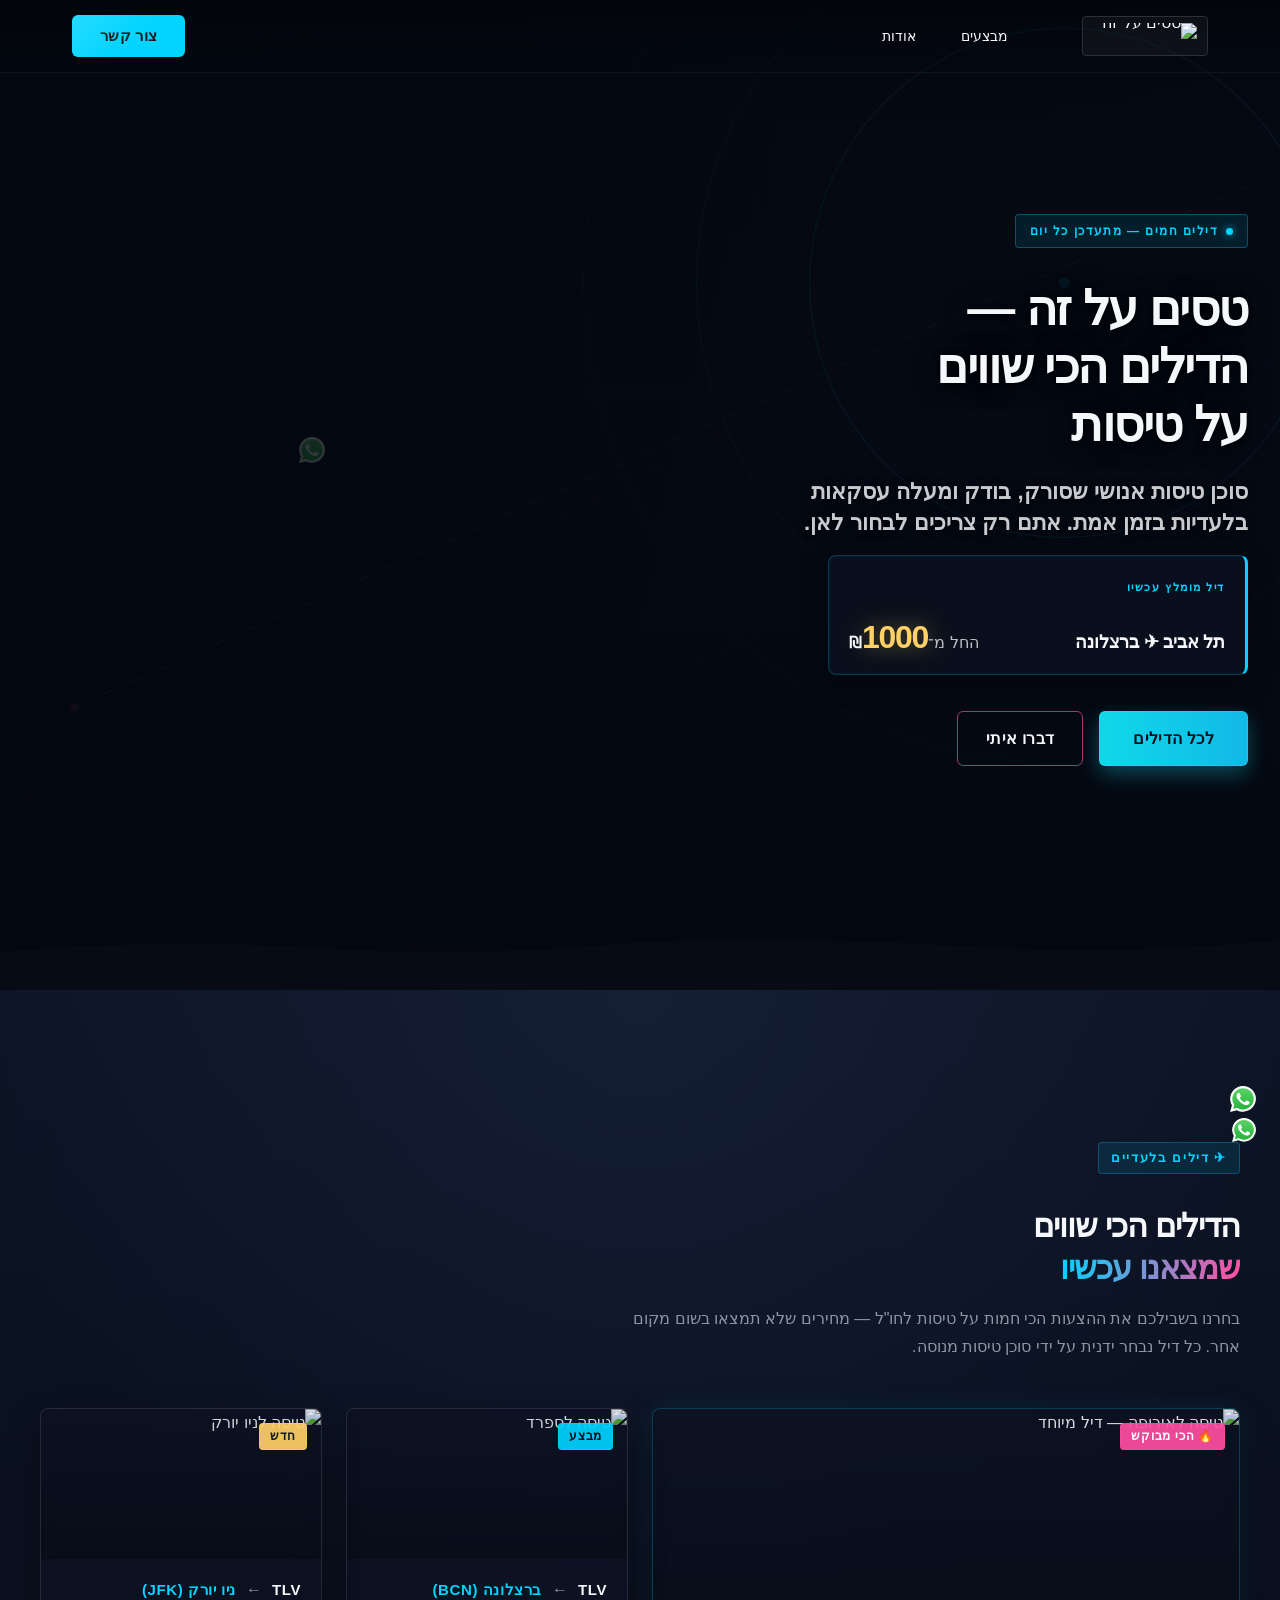
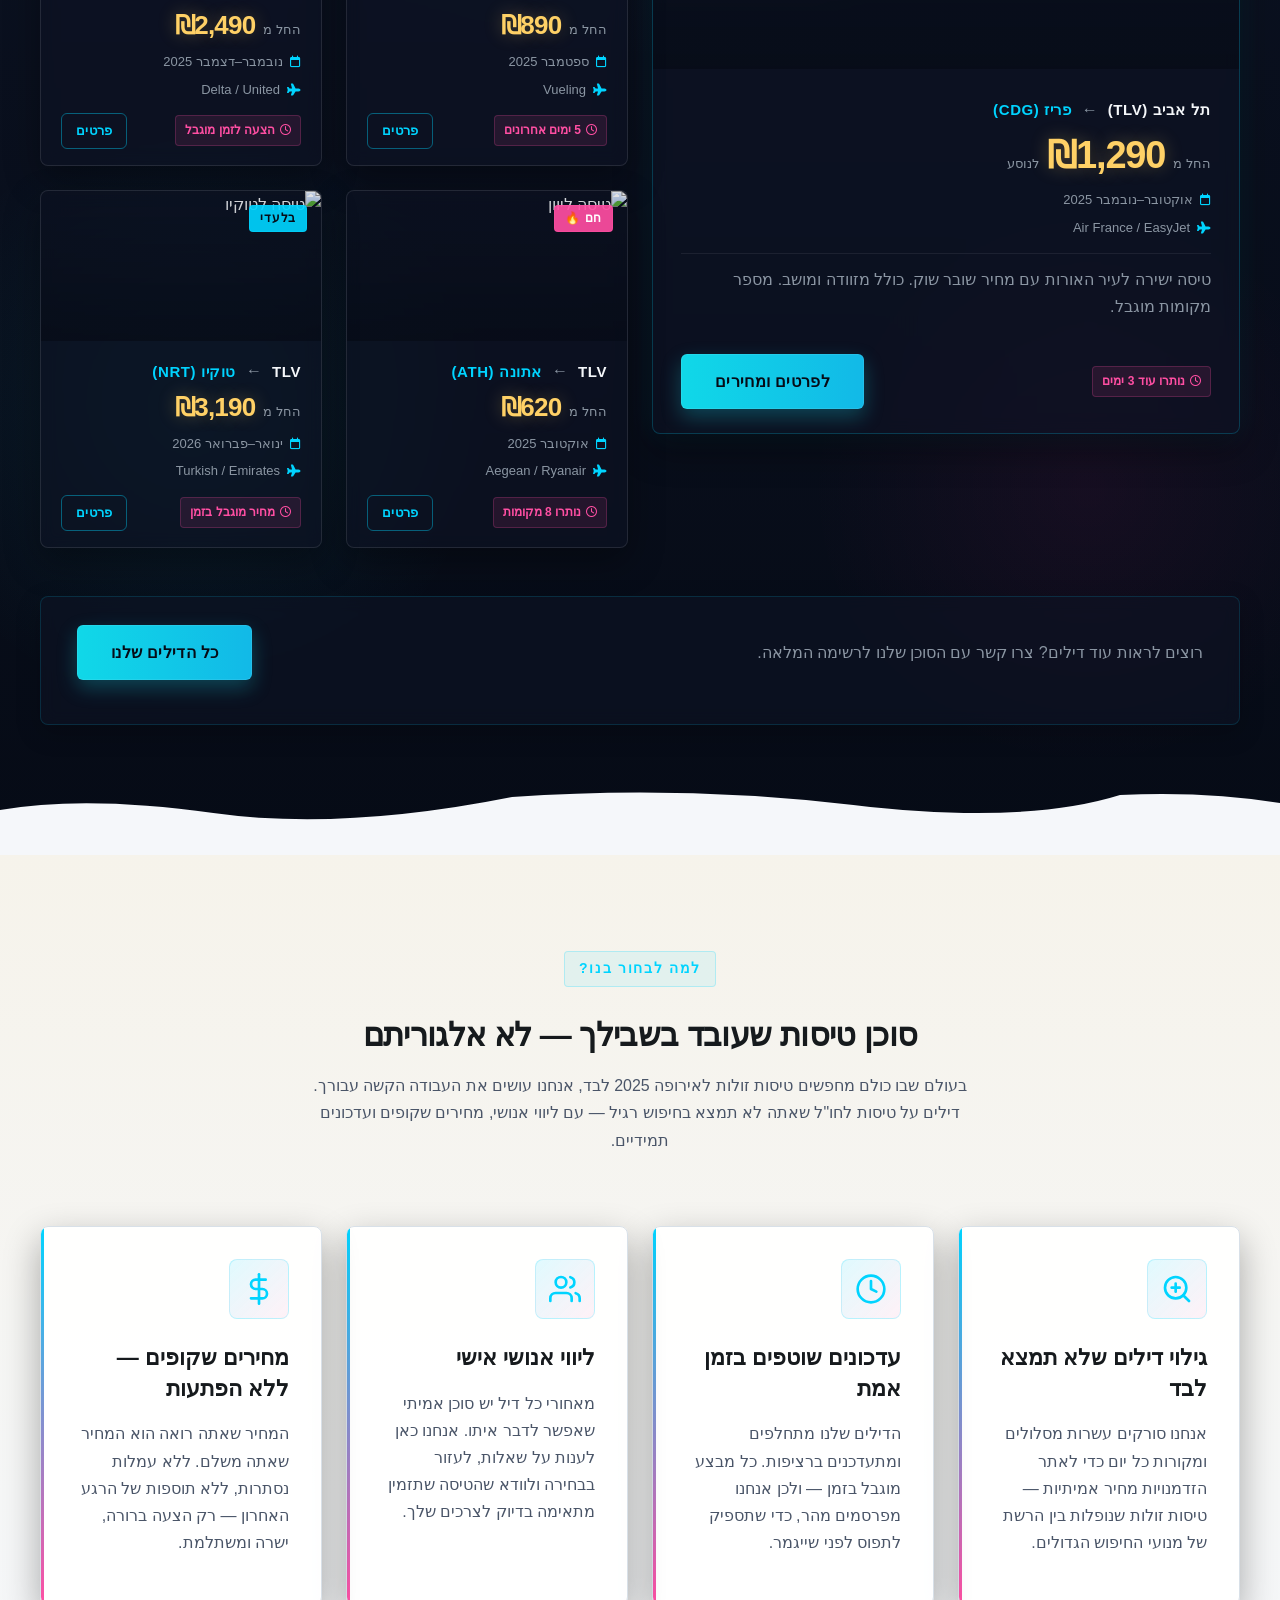
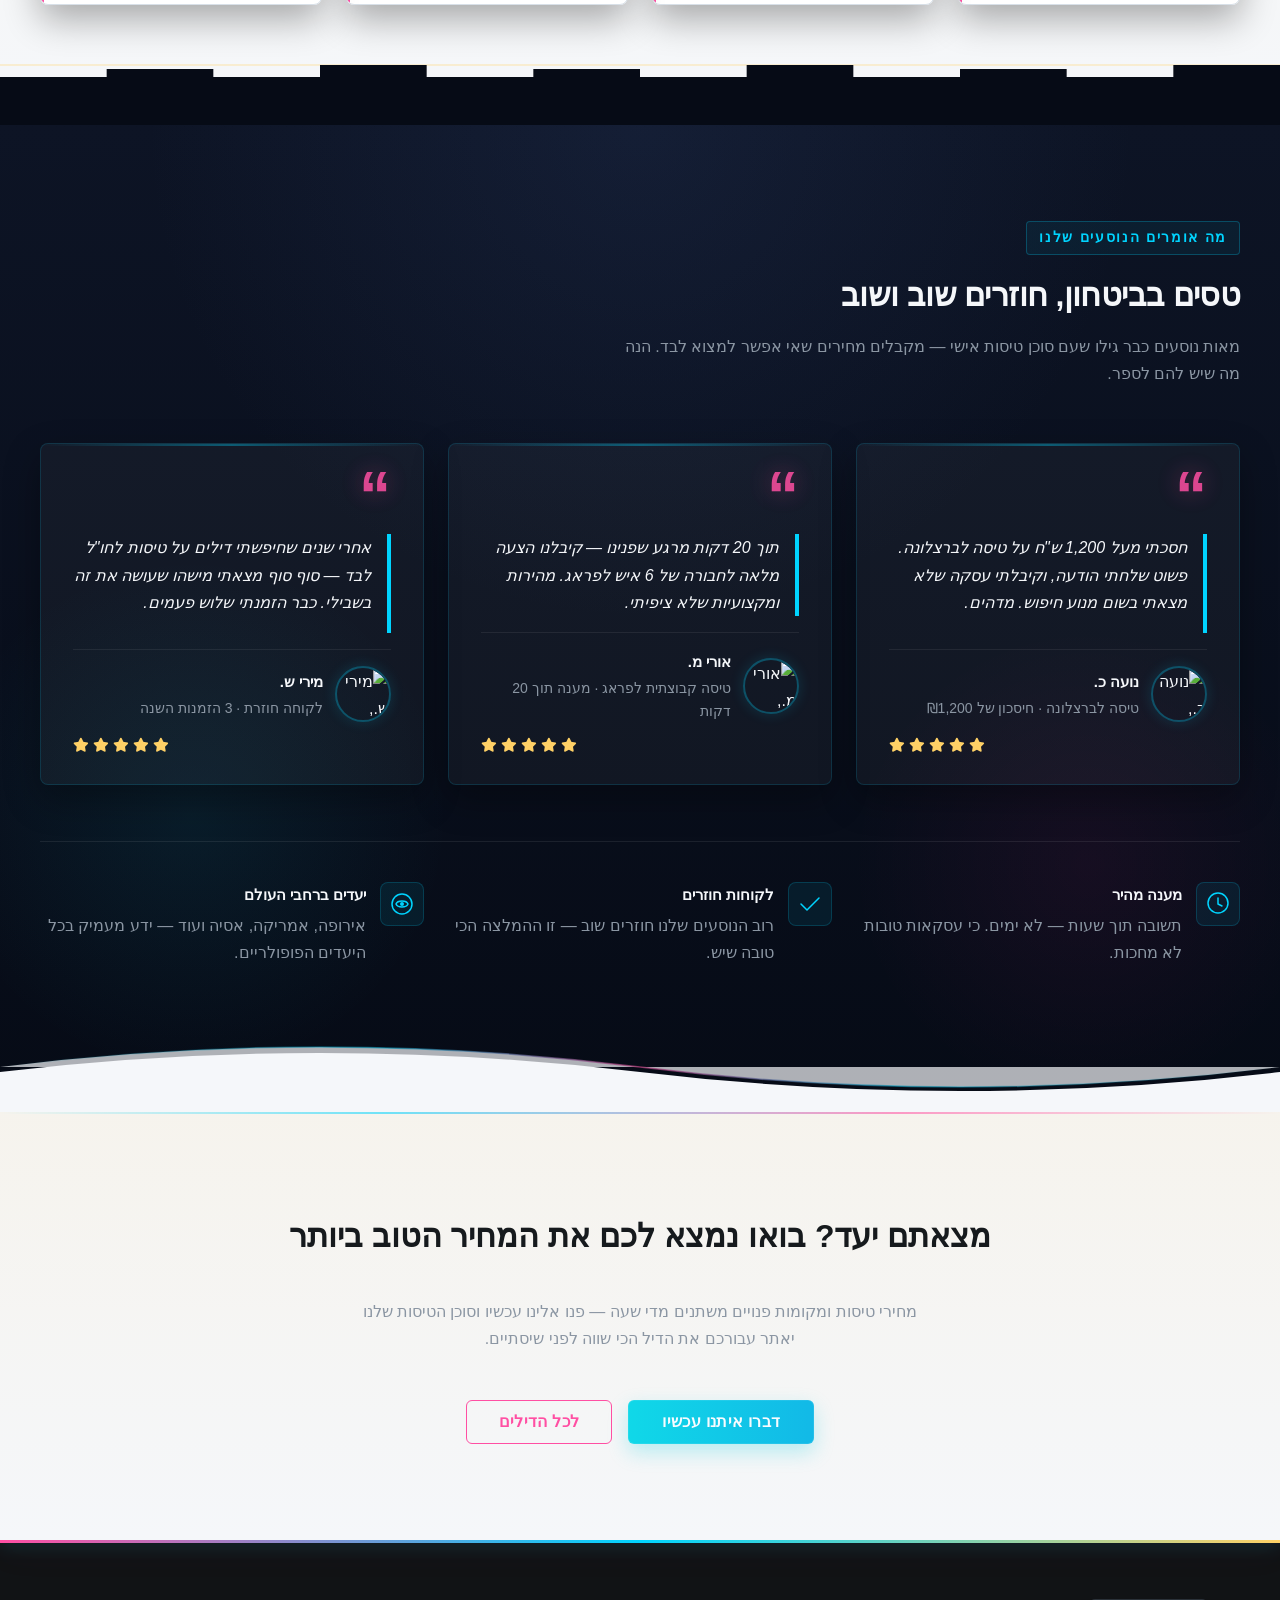
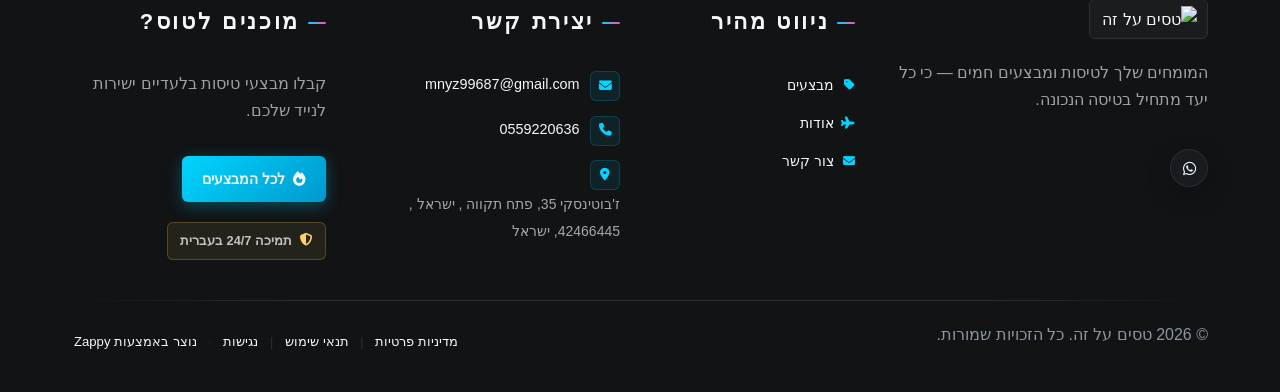
==== public/index.html @ 7e1a1ed2 "Background sync: Progressive GitHub Sync" ====
<!DOCTYPE html>
<html lang="he" dir="rtl">
<head>
    <meta charset="UTF-8">
    <meta name="viewport" content="width=device-width, initial-scale=1.0">
    <meta name="robots" content="index, follow">
    <title>סוכן טיסות — טסים על זה</title>
    <meta name="description" content="מחפשים טיסות זולות לחו״ל במחירים שלא תמצאו בשום מקום אחר? סוכן הטיסות טסים על זה מביא לכם מדי יום מבצעים בלעדיים לאירופה ולכל העולם. הזדמנויות שנגמרות מהר — היכנסו עכשיו!">
    <meta name="keywords" content="סוכן טיסות, דילים על טיסות לחו"ל, טיסות זולות לאירופה 2025, היכן למצוא טיסות זולות מישראל, מבצעי טיסות">
    
    <!-- Zappy Analytics -->
<script>
(function() {
  'use strict';
  
  // Configuration
  var config = {
    websiteId: 'fb92a543-2d48-439e-adab-d52e5bd46ee2',
    apiUrl: 'https://api.zappy5.com/api/analytics/track',
    sessionDuration: 30 * 60 * 1000, // 30 minutes
    visitorDuration: 30 * 24 * 60 * 60 * 1000, // 30 days
    trackPageViews: true,
    trackClicks: true,
    trackFormSubmissions: true
  };
  
  // Generate or retrieve persistent visitor ID (30 days)
  function getVisitorId() {
    var visitorKey = 'zappy_visitor_' + config.websiteId;
    var visitor = null;
    
    try {
      visitor = localStorage.getItem(visitorKey);
      if (visitor) {
        var visitorData = JSON.parse(visitor);
        var now = Date.now();
        
        // Check if visitor ID is still valid (30 days)
        if (now - visitorData.created < config.visitorDuration) {
          // Update last seen timestamp
          visitorData.lastSeen = now;
          localStorage.setItem(visitorKey, JSON.stringify(visitorData));
          return visitorData.id;
        }
      }
    } catch (e) {
      console.warn('Zappy Analytics: LocalStorage not available');
    }
    
    // Generate new visitor ID
    var newVisitorId = 'zv_' + Date.now() + '_' + Math.random().toString(36).substr(2, 9);
    
    try {
      localStorage.setItem(visitorKey, JSON.stringify({
        id: newVisitorId,
        created: Date.now(),
        lastSeen: Date.now()
      }));
    } catch (e) {
      // Continue without local storage
    }
    
    return newVisitorId;
  }
  
  // Generate or retrieve session ID (30 minutes)
  function getSessionId() {
    var sessionKey = 'zappy_session_' + config.websiteId;
    var session = null;
    
    try {
      session = sessionStorage.getItem(sessionKey);
      if (session) {
        var sessionData = JSON.parse(session);
        var now = Date.now();
        
        // Check if session is still valid
        if (now - sessionData.timestamp < config.sessionDuration) {
          // Update timestamp
          sessionData.timestamp = now;
          sessionStorage.setItem(sessionKey, JSON.stringify(sessionData));
          return sessionData.id;
        }
      }
    } catch (e) {
      console.warn('Zappy Analytics: SessionStorage not available');
    }
    
    // Generate new session ID
    var newSessionId = 'zs_' + Date.now() + '_' + Math.random().toString(36).substr(2, 9);
    
    try {
      sessionStorage.setItem(sessionKey, JSON.stringify({
        id: newSessionId,
        timestamp: Date.now()
      }));
    } catch (e) {
      // Continue without session storage
    }
    
    return newSessionId;
  }
  
  var visitorId = getVisitorId();
  var sessionId = getSessionId();
  
  // Track an event
  function trackEvent(eventType, data) {
    data = data || {};
    
    var eventData = {
      website_id: config.websiteId,
      event_type: eventType,
      page_path: window.location.pathname,
      referrer: document.referrer || 'direct',
      visitor_id: visitorId,
      session_id: sessionId,
      metadata: data
    };
    
    // Use sendBeacon if available (better for page unload events)
    if (navigator.sendBeacon) {
      var blob = new Blob([JSON.stringify(eventData)], { type: 'application/json' });
      navigator.sendBeacon(config.apiUrl, blob);
    } else {
      // Fallback to fetch
      fetch(config.apiUrl, {
        method: 'POST',
        headers: {
          'Content-Type': 'application/json'
        },
        body: JSON.stringify(eventData),
        keepalive: true
      }).catch(function(error) {
        console.warn('Zappy Analytics: Failed to track event', error);
      });
    }
  }
  
  // Track page view
  if (config.trackPageViews) {
    trackEvent('pageview', {
      title: document.title,
      url: window.location.href
    });
  }
  
  // Track clicks on important elements
  if (config.trackClicks) {
    document.addEventListener('click', function(e) {
      var target = e.target;
      
      // Track button clicks (counted as actions)
      if (target.tagName === 'BUTTON' || target.closest('button')) {
        var button = target.tagName === 'BUTTON' ? target : target.closest('button');
        trackEvent('click', {
          element: 'button',
          text: button.textContent.trim().substring(0, 100),
          id: button.id || null,
          class: button.className || null
        });
      }
      
      // Track link clicks (navigation - not counted as actions)
      else if (target.tagName === 'A' || target.closest('a')) {
        var link = target.tagName === 'A' ? target : target.closest('a');
        trackEvent('navigation', {
          element: 'link',
          text: link.textContent.trim().substring(0, 100),
          href: link.href,
          external: link.hostname !== window.location.hostname
        });
      }
    }, true);
  }
  
  // Track form submissions
  if (config.trackFormSubmissions) {
    document.addEventListener('submit', function(e) {
      var form = e.target;
      
      trackEvent('form_submit', {
        form_id: form.id || null,
        form_name: form.name || null,
        form_action: form.action || null,
        form_method: form.method || 'GET'
      });
    }, true);
  }
  
  // Track time on page (send on page unload)
  var pageLoadTime = Date.now();
  
  window.addEventListener('beforeunload', function() {
    var timeOnPage = Math.floor((Date.now() - pageLoadTime) / 1000); // in seconds
    
    trackEvent('page_unload', {
      time_on_page: timeOnPage,
      page_path: window.location.pathname
    });
  });
  
  // Expose tracking function globally for custom events
  window.zappyAnalytics = {
    track: trackEvent,
    getVisitorId: function() { return visitorId; },
    getSessionId: function() { return sessionId; }
  };
  
})();
</script>
<!-- End Zappy Analytics -->
    <meta property="og:title" content="סוכן טיסות — טסים על זה">
  <meta property="og:description" content="מחפשים טיסות זולות לחו״ל במחירים שלא תמצאו בשום מקום אחר? סוכן הטיסות טסים על זה מביא לכם מדי יום מבצעים בלעדיים לאירופה ולכל העולם. הזדמנויות שנגמרות מהר — היכנסו עכשיו!">
  <meta property="og:type" content="website">
  <meta property="og:locale" content="he_IL">
  
  <meta name="twitter:card" content="summary_large_image">
  <meta name="twitter:title" content="סוכן טיסות — טסים על זה">
  <meta name="twitter:description" content="מחפשים טיסות זולות לחו״ל במחירים שלא תמצאו בשום מקום אחר? סוכן הטיסות טסים על זה מביא לכם מדי יום מבצעים בלעדיים לאירופה ולכל העולם. הזדמנויות שנגמרות מהר — היכנסו עכשיו!">
  
  <link rel="stylesheet" href="https://cdnjs.cloudflare.com/ajax/libs/font-awesome/6.4.0/css/all.min.css">

    <!-- Favicons -->
    <link rel="icon" type="image/x-icon" href="/assets/favicon.ico">
    <link rel="icon" type="image/png" sizes="16x16" href="/assets/favicon-16x16.png">
    <link rel="icon" type="image/png" sizes="32x32" href="/assets/favicon-32x32.png">
    <link rel="icon" type="image/png" sizes="48x48" href="/assets/favicon-48x48.png">
    <link rel="icon" type="image/png" sizes="192x192" href="/assets/favicon-192x192.png">
    <link rel="icon" type="image/png" sizes="512x512" href="/assets/favicon-512x512.png">
    <link rel="apple-touch-icon" href="/assets/apple-touch-icon.png">
    <!-- Cookie Consent -->
    <link rel="stylesheet" href="https://cdn.jsdelivr.net/npm/vanilla-cookieconsent@3/dist/cookieconsent.css">
    <script src="https://cdn.jsdelivr.net/npm/vanilla-cookieconsent@3/dist/cookieconsent.umd.js"></script>
    <!-- Mickidum Accessibility Toolbar -->
    <script src="https://cdn.jsdelivr.net/gh/mickidum/acc_toolbar/acctoolbar/acctoolbar.min.js"></script>
    <link rel="stylesheet" href="/styles.css">

    <style id="zappy-dropdown-submenu-styles">
      /* ========== DESKTOP DROPDOWN SUBMENU STYLES ========== */
      /* Base styles for dropdown submenus - parent must be positioned */
      .nav-menu li:has(.sub-menu), nav li:has(.sub-menu), .navbar li:has(.sub-menu), #navMenu li:has(.sub-menu) { position: relative; }
      /* Submenu base - hidden by default */
      .nav-menu .sub-menu, nav .sub-menu, .navbar .sub-menu, #navMenu .sub-menu { display: block !important; position: absolute !important; top: 100%; left: 0; min-width: 220px; background: white; border-radius: 8px; box-shadow: 0 8px 25px rgba(0,0,0,0.15); padding: 8px 0; opacity: 0; visibility: hidden; transform: translateY(10px); transition: all 0.3s ease; z-index: 1000; list-style: none; pointer-events: none; }
      /* CRITICAL: Desktop hover styles to show dropdown */
      .nav-menu li:hover > .sub-menu, nav li:hover > .sub-menu, .navbar li:hover > .sub-menu, #navMenu li:hover > .sub-menu { opacity: 1 !important; visibility: visible !important; transform: translateY(0) !important; pointer-events: auto !important; }
      /* Submenu item styling */
      .sub-menu li { list-style: none; margin: 0; padding: 0; }
      .sub-menu a { display: block !important; padding: 10px 16px !important; color: var(--text-dark, #333) !important; font-weight: 500; text-decoration: none; white-space: nowrap; transition: background-color 0.2s; }
      .sub-menu a:hover { background-color: #f5f5f5; }
      /* RTL (Hebrew/Arabic) dropdown positioning */
      [dir="rtl"] .nav-menu .sub-menu, [dir="rtl"] nav .sub-menu, [dir="rtl"] .navbar .sub-menu, html[lang="he"] .nav-menu .sub-menu, html[lang="he"] nav .sub-menu, html[lang="he"] .navbar .sub-menu, html[lang="ar"] .nav-menu .sub-menu, html[lang="ar"] nav .sub-menu, html[lang="ar"] .navbar .sub-menu { left: auto !important; right: 0 !important; }
      /* Hide empty dropdown menus */
      .sub-menu:empty, .sub-menu:not(:has(li:not(.zappy-hidden-menu-item))), .sub-menu:not(:has(li)) { display: none !important; opacity: 0 !important; visibility: hidden !important; pointer-events: none !important; }
      /* Desktop: show submenu on Menu Group hover */
      li:has(.menu-group-title):hover > .sub-menu { opacity: 1 !important; visibility: visible !important; transform: translateY(0) !important; pointer-events: auto !important; }
      /* Menu Group title styling */
      .nav-menu > li > .menu-group-title, #navMenu > li > .menu-group-title { display: inline-block; padding: 0.5rem 1rem; cursor: default; user-select: none; }
      
      /* ========== MOBILE SUBMENU STYLES ========== */
      @media (max-width: 768px) {
        .nav-menu .sub-menu, nav .sub-menu, .navbar .sub-menu, #navMenu .sub-menu { position: static !important; transform: none !important; box-shadow: none !important; background: transparent !important; max-height: 0; overflow: hidden; opacity: 0; visibility: hidden; transition: max-height 0.3s ease, opacity 0.3s ease; padding: 0 !important; border-radius: 0 !important; }
        .sub-menu.mobile-expanded { max-height: 500px !important; opacity: 1 !important; visibility: visible !important; padding: 8px 0 8px 16px !important; }
        [dir="rtl"] .sub-menu.mobile-expanded, html[lang="he"] .sub-menu.mobile-expanded { padding: 8px 16px 8px 0 !important; }
        /* Disable hover behavior on mobile */
        .nav-menu li:hover > .sub-menu, nav li:hover > .sub-menu, .navbar li:hover > .sub-menu, #navMenu li:hover > .sub-menu { opacity: 0; visibility: hidden; pointer-events: none; }
        .nav-menu li > .sub-menu.mobile-expanded, nav li > .sub-menu.mobile-expanded, .navbar li > .sub-menu.mobile-expanded, #navMenu li > .sub-menu.mobile-expanded { opacity: 1 !important; visibility: visible !important; pointer-events: auto !important; }
        .nav-menu li:has(.sub-menu), nav li:has(.sub-menu), .navbar li:has(.sub-menu), #navMenu li:has(.sub-menu) { display: flex !important; flex-wrap: wrap !important; align-items: center !important; position: relative !important; min-height: 44px !important; }
        .nav-menu li:has(.sub-menu) > a, nav li:has(.sub-menu) > a, .navbar li:has(.sub-menu) > a, #navMenu li:has(.sub-menu) > a { flex: 1 !important; min-width: 0 !important; }
        .nav-menu li:has(.sub-menu) > .menu-group-title, nav li:has(.sub-menu) > .menu-group-title, .navbar li:has(.sub-menu) > .menu-group-title, #navMenu li:has(.sub-menu) > .menu-group-title { flex: 1 !important; min-width: 0 !important; padding: 0 !important; line-height: inherit !important; }
        .nav-menu li:has(.sub-menu) > .sub-menu, nav li:has(.sub-menu) > .sub-menu, .navbar li:has(.sub-menu) > .sub-menu, #navMenu li:has(.sub-menu) > .sub-menu { flex-basis: 100% !important; width: 100% !important; }
        .nav-menu li:has(.sub-menu) > a [class*="chevron"], .nav-menu li:has(.sub-menu) > a [class*="arrow"], .nav-menu li:has(.sub-menu) > a .fa-chevron-down, .nav-menu li:has(.sub-menu) > a .fa-angle-down, nav li:has(.sub-menu) > a [class*="chevron"], nav li:has(.sub-menu) > a [class*="arrow"], #navMenu li:has(.sub-menu) > a [class*="chevron"], #navMenu li:has(.sub-menu) > a [class*="arrow"] { display: none !important; visibility: hidden !important; }
        .mobile-submenu-toggle { display: flex !important; align-items: center !important; justify-content: center !important; width: 44px !important; height: auto !important; background: transparent !important; border: none !important; cursor: pointer !important; color: var(--text-light) !important; position: static !important; flex-shrink: 0 !important; align-self: stretch !important; z-index: 2 !important; padding: 0 !important; margin: 0 !important; }
        .mobile-submenu-toggle::after { content: '' !important; width: 0 !important; height: 0 !important; border-left: 6px solid transparent !important; border-right: 6px solid transparent !important; border-top: 7px solid currentColor !important; transition: transform 0.3s ease !important; }
        .mobile-submenu-toggle.expanded::after { transform: rotate(180deg) !important; }
        .sub-menu a { padding: 10px 0 !important; display: block !important; color: var(--text-light) !important; }
        .navbar .sub-menu li a, nav.navbar .sub-menu li a, .zappy-products-dropdown .sub-menu a { color: var(--text-light) !important; }
      }
      @media (min-width: 769px) { .mobile-submenu-toggle { display: none !important; } }
    </style>

    <style id="mobile-lang-menu-deployed-css">
    @media (max-width: 768px) {
      .lang-switcher,
      .nav-cta-container .lang-switcher,
      .nav-container .lang-switcher,
      .navbar .lang-switcher,
      .navbar .nav-cta-container .lang-switcher,
      .nav-icons-left .lang-switcher,
      .nav-ecommerce-icons .lang-switcher { display: none !important; }
      .mobile-lang-menu { width: 100%; border-top: 1px solid rgba(128,128,128,0.2); padding: 8px 0 0 0; margin-top: 8px; }
      .mobile-lang-toggle { display: flex !important; align-items: center; justify-content: space-between; width: 100%; padding: 12px 16px; background: none; border: none; cursor: pointer; font-size: 15px; color: inherit; font-family: inherit; }
      .mobile-lang-toggle::after { content: ''; display: inline-block; width: 8px; height: 8px; border-right: 2px solid currentColor; border-bottom: 2px solid currentColor; transform: rotate(45deg); transition: transform 0.3s ease; margin-left: 8px; }
      .mobile-lang-toggle.expanded::after { transform: rotate(-135deg); }
      .mobile-lang-options { max-height: 0; overflow: hidden; transition: max-height 0.3s ease; }
      .mobile-lang-options.expanded { max-height: 300px; }
      .mobile-lang-option { display: flex !important; align-items: center; gap: 10px; padding: 10px 24px; text-decoration: none; color: inherit; font-size: 14px; font-family: inherit; }
      .mobile-lang-option:hover { background: rgba(128,128,128,0.1); }
      .mobile-lang-option.active { font-weight: 600; opacity: 0.7; pointer-events: none; }
      .mobile-lang-option img { width: 20px; height: 20px; border-radius: 50%; }
    }
    @media (min-width: 769px) {
      .mobile-lang-menu { display: none !important; }
    }
    </style>

    <style id="zappy-widget-visibility">
      #mic-access-tool-general-button, .mic-access-tool-general-button,
      #mic-init-access-tool .mic-access-tool-general-button, #mic-init-access-tool #mic-access-tool-general-button,
      ._access-icon, #mic-access-tool-box, .mic-access-tool-box,
      #mic-init-access-tool #mic-access-tool-box, div[id*="mic-access-tool-box"], ._access-menu {
        display: none !important; visibility: hidden !important; opacity: 0 !important; pointer-events: none !important;
      }
    </style>
</head>
<body>

  <nav class="navbar" dir="rtl">
  <button class="mobile-toggle" id="mobileToggle" aria-label="Menu">
    <svg class="hamburger-icon" width="24" height="24" viewBox="0 0 24 24" fill="none">
      <path d="M3 12h18M3 6h18M3 18h18" stroke="currentColor" stroke-width="2" stroke-linecap="round"></path>
    </svg>
    <svg class="close-icon" width="24" height="24" viewBox="0 0 24 24" fill="none" style="display: none;">
      <path d="M18 6L6 18M6 6l12 12" stroke="currentColor" stroke-width="2" stroke-linecap="round"></path>
    </svg>
  </button>

  <button class="phone-header-btn" data-phone="0559220636" aria-label="Call">
    <svg width="20" height="20" viewBox="0 0 24 24" fill="currentColor">
      <path d="M22 16.92v3a2 2 0 0 1-2.18 2 19.79 19.79 0 0 1-8.63-3.07 19.5 19.5 0 0 1-6-6 19.79 19.79 0 0 1-3.07-8.67A2 2 0 0 1 4.11 2h3a2 2 0 0 1 2 1.72 12.84 12.84 0 0 0 .7 2.81 2 2 0 0 1-.45 2.11L8.09 9.91a16 16 0 0 0 6 6l1.27-1.27a2 2 0 0 1 2.11-.45 12.84 12.84 0 0 0 2.81.7A2 2 0 0 1 22 16.92z"></path>
    </svg>
  </button>

  <div class="nav-container">
    <div class="nav-right-group"><div class="nav-brand">
      <a href="/" class="logo-link">
        <img class="logo" data-placeholder="logo" data-context="business logo" width="160" height="40" src="/assets/business-logo.webp" alt="טסים על זה">
      </a>
    </div><ul class="nav-menu" id="navMenu"><li><a href="/deals">מבצעים</a></li><li><a href="/about">אודות</a></li></ul></div>

    

    <div class="nav-cta-container">
      <a href="/contact" class="nav-cta-btn">צור קשר</a>
    </div>
  </div>
</nav>
<script>

// Navbar Mobile Menu Toggle and Contrast Fix
(function() {
  // Use 'load' event instead of 'DOMContentLoaded' to ensure we run AFTER all other scripts
  window.addEventListener('load', function() {
    
    // FIX MOBILE BUTTON CONTRAST
    // Detect navbar background color and apply contrasting color to mobile buttons
    const navbar = document.querySelector('.navbar, nav, header');
    if (!navbar) {
      console.log('[Navbar] Navbar element not found');
      return;
    }
    
    // DECLARE VARIABLES EARLY to avoid Temporal Dead Zone errors
    // These are used in multiple places below
    let mobileToggle = document.getElementById('mobileToggle') ||
                       document.querySelector('.mobile-toggle') ||
                       document.querySelector('.hamburger') ||
                       document.querySelector('.hamburger-menu') ||
                       document.querySelector('.menu-toggle') ||
                       document.querySelector('.burger-menu') ||
                       document.querySelector('[aria-label="Menu"]') ||
                       document.querySelector('[aria-label="תפריט"]');
    
    const phoneBtn = document.querySelector('.phone-header-btn');
    
    const computedStyle = window.getComputedStyle(navbar);
    let bgColor = computedStyle.backgroundColor;
    
    console.log('[Navbar] Initial navbar background:', bgColor);
    
    // Check if background is transparent or rgba with 0 alpha
    const isTransparent = bgColor === 'transparent' || 
                         bgColor === 'rgba(0, 0, 0, 0)' ||
                         (bgColor.startsWith('rgba') && bgColor.includes(', 0)'));
    
    if (isTransparent) {
      // Check for background-image or gradient
      const bgImage = computedStyle.backgroundImage;
      if (bgImage && bgImage !== 'none') {
        console.log('[Navbar] Navbar has background image/gradient, using dark text');
        bgColor = 'rgb(240, 240, 240)'; // Assume light background
      } else {
        // Transparent navbar - check body background
        const bodyBg = window.getComputedStyle(document.body).backgroundColor;
        console.log('[Navbar] Navbar transparent, using body background:', bodyBg);
        bgColor = bodyBg;
      }
    }
    
    // Calculate luminance to determine if background is light or dark
    const rgb = bgColor.match(/\d+/g);
    if (rgb && rgb.length >= 3) {
      const r = parseInt(rgb[0]);
      const g = parseInt(rgb[1]);
      const b = parseInt(rgb[2]);
      const luminance = (0.299 * r + 0.587 * g + 0.114 * b) / 255;
      
      // Mobile button colors are set by Claude's AI-generated CSS (same as .nav-menu a)
      // No dynamic color overrides needed - colors come from the generated navbar CSS
      console.log('[Navbar] Mobile button colors preserved from Claude CSS (luminance:', luminance.toFixed(2) + ')');
      
      // FIX ICON SIZES - Ensure SVGs are properly sized and visible
      // INJECT CRITICAL CSS TO OVERRIDE ANY CONFLICTING RULES
      const criticalCSS = document.createElement('style');
      criticalCSS.id = 'zappy-mobile-nav-fix';
      const htmlLang = document.documentElement.lang || 'en';
      const htmlDir = document.documentElement.dir || 'ltr';
      // Check both dir attribute AND lang for RTL detection
      // dir="rtl" is the most reliable indicator
      const isRTL = htmlDir === 'rtl' || htmlLang === 'he' || htmlLang === 'ar';
      
      criticalCSS.textContent = `
        /* Hide mobile buttons on desktop, show only on mobile */
        @media (min-width: 769px) {
          .mobile-toggle,
          .phone-header-btn {
            display: none !important;
          }
        }
        
        /* Show and position mobile buttons correctly on mobile */
        @media (max-width: 768px) {
          .mobile-toggle,
          .phone-header-btn {
            position: absolute !important;
            top: 50% !important;
            transform: translateY(-50%) !important;
            z-index: 1001 !important;
            display: flex !important;
            align-items: center !important;
            justify-content: center !important;
            width: 36px !important;
            height: 36px !important;
            border-radius: 50% !important;
            border: none !important;
            cursor: pointer !important;
            padding: 6px !important;
            background: none !important;
            color: var(--nav-text, var(--text-light)) !important;
          }
          
          /* LTR positioning (default): hamburger LEFT, phone RIGHT */
          html:not([dir="rtl"]):not([lang="he"]):not([lang="ar"]) .mobile-toggle,
          html[dir="ltr"] .mobile-toggle {
            left: 12px !important;
            right: auto !important;
          }
          html:not([dir="rtl"]):not([lang="he"]):not([lang="ar"]) .phone-header-btn,
          html[dir="ltr"] .phone-header-btn {
            right: 12px !important;
            left: auto !important;
          }
          
          /* RTL positioning: hamburger RIGHT, phone LEFT */
          html[dir="rtl"] .mobile-toggle,
          html[lang="he"] .mobile-toggle,
          html[lang="ar"] .mobile-toggle {
            right: 12px !important;
            left: auto !important;
          }
          html[dir="rtl"] .phone-header-btn,
          html[lang="he"] .phone-header-btn,
          html[lang="ar"] .phone-header-btn {
            left: 12px !important;
            right: auto !important;
          }
          
          /* CRITICAL: Ensure nav-container has min-height on mobile */
          /* All children are positioned absolutely/fixed on mobile, so height:auto collapses to 0 */
          .nav-container {
            min-height: 70px !important;
            position: relative !important;
          }
          
          /* Ensure SVG icons are properly sized and inherit color */
          .mobile-toggle svg,
          .phone-header-btn svg {
            width: 24px !important;
            height: 24px !important;
            /* Don't force display - let JavaScript control hamburger/close toggle */
          }
          
          /* Reset nav-cta-container on mobile - remove desktop box-shadow/padding */
          /* that creates a visible ghost box when CTA button is hidden */
          .nav-cta-container {
            box-shadow: none !important;
            padding: 0 !important;
          }
          
          /* Hide nav-cta-container entirely on mobile when there's no lang-switcher */
          /* (only the CTA button is inside, and it's hidden on mobile) */
          .nav-cta-container:not(:has(.lang-switcher)) {
            display: none !important;
          }
          
          /* CRITICAL: Prevent hero image fade gradient from bleeding over headline text */
          /* The .image-fade-gradient has bottom: -30px (extends below parent) */
          /* On mobile stacked layout, this overlaps the h1 text below the image */
          .hero-image-column {
            overflow: hidden !important;
          }
          .image-fade-gradient {
            bottom: 0 !important;
          }
          
          /* Hide desktop language switcher on mobile - hamburger menu handles it */
          /* High specificity to override stored CSS */
          .lang-switcher,
          .nav-cta-container .lang-switcher,
          .nav-container .lang-switcher,
          .navbar .lang-switcher,
          .navbar .nav-cta-container .lang-switcher {
            display: none !important;
          }
        }
      `;
      
      // Remove existing fix if present and inject new one
      const existing = document.getElementById('zappy-mobile-nav-fix');
      if (existing) existing.remove();
      document.head.appendChild(criticalCSS);
      
      console.log('[Navbar] Critical CSS injected for mobile nav positioning');
      
      // ONLY apply inline positioning styles on mobile viewport
      // On desktop, the CSS handles hiding these buttons with display: none
      // Inline styles were breaking desktop layout by overriding CSS
      const isMobileViewport = window.innerWidth <= 768;
      
      if (mobileToggle) {
        // Icon sizing applies to all viewports for consistency
        const hamburgerIcon = mobileToggle.querySelector('.hamburger-icon');
        const closeIcon = mobileToggle.querySelector('.close-icon');
        
        if (hamburgerIcon) {
          hamburgerIcon.style.setProperty('width', '24px', 'important');
          hamburgerIcon.style.setProperty('height', '24px', 'important');
          hamburgerIcon.style.setProperty('display', 'block', 'important'); // Show hamburger by default
        }
        if (closeIcon) {
          closeIcon.style.setProperty('width', '24px', 'important');
          closeIcon.style.setProperty('height', '24px', 'important');
          closeIcon.style.setProperty('display', 'none', 'important'); // Hide close icon by default
        }
        
        // ONLY set positioning inline styles on mobile
        if (isMobileViewport) {
          mobileToggle.style.setProperty('position', 'absolute', 'important');
          mobileToggle.style.setProperty('top', '50%', 'important');
          mobileToggle.style.setProperty('transform', 'translateY(-50%)', 'important');
          mobileToggle.style.setProperty('z-index', '1001', 'important');
          
          // Clear any inline left/right so CSS can take over based on html[dir]
          mobileToggle.style.removeProperty('left');
          mobileToggle.style.removeProperty('right');
          
          console.log('[Navbar] Mobile toggle positioning applied (mobile viewport)');
        } else {
          // On desktop, clear any positioning styles to let CSS handle it
          mobileToggle.style.removeProperty('position');
          mobileToggle.style.removeProperty('top');
          mobileToggle.style.removeProperty('transform');
          mobileToggle.style.removeProperty('z-index');
          mobileToggle.style.removeProperty('left');
          mobileToggle.style.removeProperty('right');
          console.log('[Navbar] Desktop viewport - cleared mobile toggle inline positioning');
        }
      }
      
      if (phoneBtn) {
        // Icon sizing applies to all viewports
        const phoneIcon = phoneBtn.querySelector('svg');
        if (phoneIcon) {
          phoneIcon.style.width = '24px';
          phoneIcon.style.height = '24px';
          phoneIcon.setAttribute('width', '24');
          phoneIcon.setAttribute('height', '24');
        }
        
        // ONLY set positioning inline styles on mobile
        if (isMobileViewport) {
          phoneBtn.style.setProperty('position', 'absolute', 'important');
          phoneBtn.style.setProperty('top', '50%', 'important');
          phoneBtn.style.setProperty('transform', 'translateY(-50%)', 'important');
          phoneBtn.style.setProperty('z-index', '1001', 'important');
          
          // Clear any inline left/right so CSS can take over based on html[dir]
          phoneBtn.style.removeProperty('left');
          phoneBtn.style.removeProperty('right');
          
          console.log('[Navbar] Phone button positioning applied (mobile viewport)');
        } else {
          // On desktop, clear any positioning styles to let CSS handle it
          phoneBtn.style.removeProperty('position');
          phoneBtn.style.removeProperty('top');
          phoneBtn.style.removeProperty('transform');
          phoneBtn.style.removeProperty('z-index');
          phoneBtn.style.removeProperty('left');
          phoneBtn.style.removeProperty('right');
          console.log('[Navbar] Desktop viewport - cleared phone button inline positioning');
        }
      }
    } else {
      console.log('[Navbar] Could not parse background color:', bgColor);
    }
    
    // MOBILE MENU TOGGLE
    // Re-query in case DOM changed (mobileToggle already declared at top of function)
    mobileToggle = document.getElementById('mobileToggle') ||
                   document.querySelector('.mobile-toggle') ||
                   document.querySelector('.hamburger') ||
                   document.querySelector('.hamburger-menu') ||
                   document.querySelector('.menu-toggle') ||
                   document.querySelector('.burger-menu') ||
                   document.querySelector('[aria-label="Menu"]') ||
                   document.querySelector('[aria-label="תפריט"]');
    
    // EXPANDED SEARCH: Find nav menu by ID or class
    const navMenu = document.getElementById('navMenu') ||
                  document.querySelector('.nav-menu') ||
                  document.querySelector('.nav-links') ||
                  document.querySelector('nav ul:not(.submenu)');
    
    if (!mobileToggle || !navMenu) {
      console.log('[Navbar] Mobile toggle or menu not found:', { toggle: !!mobileToggle, menu: !!navMenu });
      return;
    }
    
    // Ensure navMenu has ID for CSS targeting
    if (!navMenu.id) {
      navMenu.id = 'navMenu';
    }
    
    console.log('[Navbar] Initializing mobile menu...');
    
    // Remove any existing event listeners by cloning the button
    const newToggle = mobileToggle.cloneNode(true);
    mobileToggle.parentNode.replaceChild(newToggle, mobileToggle);
    
    // Toggle menu on button click - use newToggle now
    newToggle.addEventListener('click', function(e) {
      e.preventDefault();
      e.stopPropagation();
      
      const hamburgerIcon = this.querySelector('.hamburger-icon');
      const closeIcon = this.querySelector('.close-icon');
      const isActive = navMenu.classList.contains('active');
      
      if (isActive) {
        // Close menu
        navMenu.classList.remove('active');
        if (hamburgerIcon) hamburgerIcon.style.setProperty('display', 'block', 'important');
        if (closeIcon) closeIcon.style.setProperty('display', 'none', 'important');
        document.body.style.overflow = '';
        console.log('[Navbar] Menu closed');
      } else {
        // Open menu
        navMenu.classList.add('active');
        if (hamburgerIcon) hamburgerIcon.style.setProperty('display', 'none', 'important');
        if (closeIcon) closeIcon.style.setProperty('display', 'block', 'important');
        document.body.style.overflow = 'hidden';
        console.log('[Navbar] Menu opened');
      }
    });
    
    // Close menu when clicking nav links (but NOT dropdown toggles)
    const navLinks = navMenu.querySelectorAll('a');
    navLinks.forEach(function(link) {
      link.addEventListener('click', function() {
        // Don't close if it's a dropdown child (unless it's a real navigation link)
        if (this.getAttribute('href') === '#') return;
        
        const hamburgerIcon = newToggle.querySelector('.hamburger-icon');
        const closeIcon = newToggle.querySelector('.close-icon');
        
        navMenu.classList.remove('active');
        if (hamburgerIcon) hamburgerIcon.style.setProperty('display', 'block', 'important');
        if (closeIcon) closeIcon.style.setProperty('display', 'none', 'important');
        document.body.style.overflow = '';
        console.log('[Navbar] Menu closed (link clicked)');
      });
    });
    
    // DROPDOWN MENU TOGGLE (for mobile and touch devices)
    var dropdownToggles = navMenu.querySelectorAll('.dropdown-toggle');
    dropdownToggles.forEach(function(toggle) {
      toggle.addEventListener('click', function(e) {
        e.preventDefault();
        e.stopPropagation();
        var parent = this.closest('.nav-dropdown');
        if (!parent) return;
        
        // Close other open dropdowns at the same level
        var siblings = parent.parentNode.querySelectorAll('.nav-dropdown.open');
        siblings.forEach(function(sib) {
          if (sib !== parent) sib.classList.remove('open');
        });
        
        parent.classList.toggle('open');
        console.log('[Navbar] Dropdown toggled:', parent.classList.contains('open') ? 'open' : 'closed');
      });
    });
    
    // Close dropdowns when clicking outside
    document.addEventListener('click', function(e) {
      if (!e.target.closest('.nav-dropdown')) {
        var openDropdowns = document.querySelectorAll('.nav-dropdown.open');
        openDropdowns.forEach(function(dd) { dd.classList.remove('open'); });
      }
    });
    
    console.log('[Navbar] Dropdown handlers initialized for ' + dropdownToggles.length + ' dropdowns');
    
    // Phone button functionality (phoneBtn already declared at top of function)
    if (phoneBtn) {
      phoneBtn.addEventListener('click', function() {
        // Get phone number from placeholder in page or use default
        const phoneLinks = document.querySelectorAll('a[href^="tel:"]');
        const phoneNumber = phoneLinks.length > 0 
          ? phoneLinks[0].getAttribute('href').replace('tel:', '')
          : '0559220636';
        
        window.location.href = 'tel:' + phoneNumber;
        console.log('[Navbar] Phone button clicked');
      });
    }
    
    console.log('[Navbar] Mobile menu initialized successfully');
    
    // === WHATSAPP BUTTON VISIBILITY FIX ===
    // Ensure WhatsApp floating button is hidden on desktop and visible on mobile
    // IMPORTANT: Only target the floating button by its class, NOT generic wa.me links
    const handleWhatsAppVisibility = function() {
      const whatsappBtn = document.querySelector('.whatsapp-float');
      if (whatsappBtn) {
        const isDesktop = window.innerWidth >= 769;
        if (isDesktop) {
          whatsappBtn.style.setProperty('display', 'none', 'important');
          whatsappBtn.style.setProperty('visibility', 'hidden', 'important');
          whatsappBtn.style.setProperty('opacity', '0', 'important');
          whatsappBtn.style.setProperty('pointer-events', 'none', 'important');
          console.log('[WhatsApp] Button hidden on desktop');
        } else {
          whatsappBtn.style.removeProperty('display');
          whatsappBtn.style.removeProperty('visibility');
          whatsappBtn.style.removeProperty('opacity');
          whatsappBtn.style.removeProperty('pointer-events');
          console.log('[WhatsApp] Button visible on mobile');
        }
      }
    };
    
    // Run on load
    handleWhatsAppVisibility();
    
    // Run on resize with debouncing
    let resizeTimer;
    window.addEventListener('resize', function() {
      clearTimeout(resizeTimer);
      resizeTimer = setTimeout(handleWhatsAppVisibility, 100);
    });
  });
})();

</script>
  
  <main>
    <section class="index-hero-section" data-layout-spec="בית-hero" dir="rtl" data-hero-type="fullscreen-scrim" id="zappy-section-0">
  <!-- Background Image Layer -->
  <div class="index-hero-bg">
    <div data-zappy-zoom-wrapper="true" data-element-id="img-1774384534097-i1pjawa3t" data-element-type="image" data-zappy-zoom-wrapper-width-mode="full" style="position: absolute !important; top: 0px !important; left: 0px !important; width: 100% !important; height: 100% !important; max-width: none !important; margin-left: 0px !important; margin-right: 0px !important; display: block !important; z-index: 1 !important; overflow: hidden !important;" data-zappy-zoom-clip="true" data-zappy-wrapper-margins-applied="true"><img data-hero-bg="true" data-placeholder="index-hero-image-1" data-context="Cinematic night runway scene at a major international airport. A wide-body commercial aircraft (Boeing or Airbus) taxiing or parked on a dramatic rain-wet tarmac reflecting blue and amber runway lights. The scene features bokeh runway lighting stretching into the distance, control tower silhouettes, and a deep navy-to-black sky with subtle route-line light trails. Atmosphere is premium, moody, and high-contrast — like a movie still. Colors: deep navy, electric cyan glow, amber bokeh. Ultra-realistic photography style." width="1920" height="1080" src="/assets/site-index-hero-image-1.webp" alt="מסלול נמל תעופה בלילה עם תאורת ראנוויי קינמטית" data-hero-background="true" data-element-type="image" data-element-id="img-1774384534097-i1pjawa3t" class="zappy-editable-image" style="object-position: 70% 57%; margin: 0px !important; position: absolute !important; left: -259.758% !important; top: 0% !important; width: 471.082% !important; height: 100% !important; max-width: none !important; max-height: none !important; display: block !important; object-fit: cover !important;" data-zappy-zoom="1" data-resize-handler-attached="true"></div>
  </div>

  <!-- Scrim Overlay -->
  <div class="index-hero-scrim" aria-hidden="true"></div>

  <!-- Route-line texture overlay -->
  <div class="index-hero-texture" aria-hidden="true">
    <svg data-no-icon-edit="true" aria-hidden="true" viewBox="0 0 1200 700" preserveAspectRatio="xMidYMid slice" xmlns="http://www.w3.org/2000/svg" style="width:100%;height:100%;opacity:0.07;">
      <circle cx="900" cy="200" r="180" fill="none" stroke="#00D4FF" stroke-width="0.8"></circle>
      <circle cx="900" cy="200" r="260" fill="none" stroke="#00D4FF" stroke-width="0.5"></circle>
      <circle cx="900" cy="200" r="340" fill="none" stroke="#00D4FF" stroke-width="0.3"></circle>
      <line x1="200" y1="500" x2="1100" y2="100" stroke="#00D4FF" stroke-width="0.6" stroke-dasharray="8 14"></line>
      <line x1="100" y1="600" x2="950" y2="150" stroke="#FF4FA3" stroke-width="0.4" stroke-dasharray="6 18"></line>
      <line x1="300" y1="650" x2="1150" y2="200" stroke="#00D4FF" stroke-width="0.5" stroke-dasharray="4 20"></line>
      <circle cx="900" cy="200" r="4" fill="#00D4FF" opacity="0.9"></circle>
      <circle cx="200" cy="500" r="3" fill="#FF4FA3" opacity="0.7"></circle>
      <circle cx="100" cy="600" r="3" fill="#00D4FF" opacity="0.6"></circle>
    </svg>
  </div>

  <!-- Main Content Overlay -->
  <div class="index-hero-container">
    <div class="index-hero-content">

      <!-- Urgency badge -->
      <div class="index-hero-urgency">
        <span class="index-hero-urgency-dot" aria-hidden="true"></span>
        <span style="">דילים חמים — מתעדכן כל יום</span>
      </div>

      <!-- Main Headline -->
      <h1 class="index-hero-h1">טסים על זה —<br>הדילים הכי שווים<br>על טיסות</h1>

      <!-- Supporting subtitle -->
      <h3 class="index-hero-subtitle" style="">סוכן טיסות אנושי שסורק, בודק ומעלה עסקאות בלעדיות בזמן אמת. אתם רק צריכים לבחור לאן.</h3>

      <!-- Featured fare line -->
      <div class="index-hero-fare">
        <p><span class="index-hero-fare-label">דיל מומלץ עכשיו</span>
        </p><div class="index-hero-fare-route">
          <span class="index-hero-fare-city">תל אביב ✈ ברצלונה</span>
          <span class="index-hero-fare-price">החל מ־<strong>₪<span class="index-hero-fare-number" style="">1000</span></strong></span>
        </div>
      </div>

      <!-- CTAs -->
      <div class="index-hero-ctas">
        <a href="#deals" class="index-hero-btn-primary" data-element-type="button" data-element-id="btn-1774384534081-qb1ywpl88" data-native-element="true">לכל הדילים</a>
        <a href="#contact" class="index-hero-btn-secondary" data-element-type="button" data-element-id="btn-1774384534081-g98ftgikr" data-native-element="true">דברו איתי</a>
      </div>

    </div>
  </div>

  <!-- Bottom Divider -->
  <div class="index-hero-divider-wrapper">
    <svg data-no-icon-edit="true" aria-hidden="true" viewBox="0 0 1440 90" preserveAspectRatio="none" xmlns="http://www.w3.org/2000/svg">
      <!-- Cyan runway streaks -->
      <line x1="0" y1="72" x2="400" y2="68" stroke="rgba(0,212,255,0.18)" stroke-width="1"></line>
      <line x1="0" y1="78" x2="600" y2="74" stroke="rgba(0,212,255,0.10)" stroke-width="0.5"></line>
      <line x1="1440" y1="70" x2="1000" y2="66" stroke="rgba(0,212,255,0.14)" stroke-width="0.8"></line>
      <!-- Angled gradient fade shape filling bottom -->
      <path d="M0,90 L0,52 Q180,38 360,48 T720,42 Q900,36 1080,46 T1440,40 L1440,90 Z" fill="#060B16"></path>
    </svg>
  </div>
<div class="zappy-icon-alignment-wrapper" style="display: flex; width: 100%; justify-content: center;"><a href="https://wa.me/972559220636" data-zappy-click-action="link" target="_blank" rel="noopener noreferrer" style="text-decoration: none; color: inherit; display: contents;"><svg xmlns="http://www.w3.org/2000/svg" aria-hidden="true" role="img" width="26" height="26" viewBox="0 0 256 258" data-icon="logos:whatsapp-icon" data-iconify="logos:whatsapp-icon" data-element-type="icon" data-element-id="icon-1774384669723-01rbo8q81" data-icon-type="iconify" data-size-adjusted="true" style="width: 26px !important; height: 26px !important; display: inline-block; vertical-align: -0.125em; color: rgb(0, 212, 255); cursor: pointer;" class="iconify iconify--logos" data-zappy-click-action="link"><defs><linearGradient id="IconifyId19d2191583258f0710" x1="50%" x2="50%" y1="100%" y2="0%"><stop offset="0%" stop-color="#1FAF38"></stop><stop offset="100%" stop-color="#60D669"></stop></linearGradient><linearGradient id="IconifyId19d2191583258f0711" x1="50%" x2="50%" y1="100%" y2="0%"><stop offset="0%" stop-color="#F9F9F9"></stop><stop offset="100%" stop-color="#FFF"></stop></linearGradient></defs><path fill="url(#IconifyId19d2191583258f0710)" d="M5.463 127.456c-.006 21.677 5.658 42.843 16.428 61.499L4.433 252.697l65.232-17.104a123 123 0 0 0 58.8 14.97h.054c67.815 0 123.018-55.183 123.047-123.01c.013-32.867-12.775-63.773-36.009-87.025c-23.23-23.25-54.125-36.061-87.043-36.076c-67.823 0-123.022 55.18-123.05 123.004"></path><path fill="url(#IconifyId19d2191583258f0711)" d="M1.07 127.416c-.007 22.457 5.86 44.38 17.014 63.704L0 257.147l67.571-17.717c18.618 10.151 39.58 15.503 60.91 15.511h.055c70.248 0 127.434-57.168 127.464-127.423c.012-34.048-13.236-66.065-37.3-90.15C194.633 13.286 162.633.014 128.536 0C58.276 0 1.099 57.16 1.071 127.416m40.24 60.376l-2.523-4.005c-10.606-16.864-16.204-36.352-16.196-56.363C22.614 69.029 70.138 21.52 128.576 21.52c28.3.012 54.896 11.044 74.9 31.06c20.003 20.018 31.01 46.628 31.003 74.93c-.026 58.395-47.551 105.91-105.943 105.91h-.042c-19.013-.01-37.66-5.116-53.922-14.765l-3.87-2.295l-40.098 10.513z"></path><path fill="#FFF" d="M96.678 74.148c-2.386-5.303-4.897-5.41-7.166-5.503c-1.858-.08-3.982-.074-6.104-.074c-2.124 0-5.575.799-8.492 3.984c-2.92 3.188-11.148 10.892-11.148 26.561s11.413 30.813 13.004 32.94c1.593 2.123 22.033 35.307 54.405 48.073c26.904 10.609 32.379 8.499 38.218 7.967c5.84-.53 18.844-7.702 21.497-15.139c2.655-7.436 2.655-13.81 1.859-15.142c-.796-1.327-2.92-2.124-6.105-3.716s-18.844-9.298-21.763-10.361c-2.92-1.062-5.043-1.592-7.167 1.597c-2.124 3.184-8.223 10.356-10.082 12.48c-1.857 2.129-3.716 2.394-6.9.801c-3.187-1.598-13.444-4.957-25.613-15.806c-9.468-8.442-15.86-18.867-17.718-22.056c-1.858-3.184-.199-4.91 1.398-6.497c1.431-1.427 3.186-3.719 4.78-5.578c1.588-1.86 2.118-3.187 3.18-5.311c1.063-2.126.531-3.986-.264-5.579c-.798-1.593-6.987-17.343-9.819-23.64"></path></svg></a></div></section>

<section class="index-showcase-section" data-layout-spec="בית-showcase" dir="rtl" id="zappy-section-1"><svg xmlns="http://www.w3.org/2000/svg" aria-hidden="true" role="img" width="26" height="26" viewBox="0 0 256 258" data-icon="logos:whatsapp-icon" data-iconify="logos:whatsapp-icon" data-element-type="icon" data-element-id="icon-1774385043913-eib7vzybx" data-icon-type="iconify" data-size-adjusted="true" style="width: 26px !important; height: 26px !important; display: inline-block; vertical-align: -0.125em; color: rgb(255, 255, 255); cursor: pointer;" class="iconify iconify--logos" data-zappy-click-action="link"><defs><linearGradient id="IconifyId19d21970768aa18670" x1="50%" x2="50%" y1="100%" y2="0%"><stop offset="0%" stop-color="#1FAF38"></stop><stop offset="100%" stop-color="#60D669"></stop></linearGradient><linearGradient id="IconifyId19d21970768aa18671" x1="50%" x2="50%" y1="100%" y2="0%"><stop offset="0%" stop-color="#F9F9F9"></stop><stop offset="100%" stop-color="#FFF"></stop></linearGradient></defs><path fill="url(#IconifyId19d21970768aa18670)" d="M5.463 127.456c-.006 21.677 5.658 42.843 16.428 61.499L4.433 252.697l65.232-17.104a123 123 0 0 0 58.8 14.97h.054c67.815 0 123.018-55.183 123.047-123.01c.013-32.867-12.775-63.773-36.009-87.025c-23.23-23.25-54.125-36.061-87.043-36.076c-67.823 0-123.022 55.18-123.05 123.004"></path><path fill="url(#IconifyId19d21970768aa18671)" d="M1.07 127.416c-.007 22.457 5.86 44.38 17.014 63.704L0 257.147l67.571-17.717c18.618 10.151 39.58 15.503 60.91 15.511h.055c70.248 0 127.434-57.168 127.464-127.423c.012-34.048-13.236-66.065-37.3-90.15C194.633 13.286 162.633.014 128.536 0C58.276 0 1.099 57.16 1.071 127.416m40.24 60.376l-2.523-4.005c-10.606-16.864-16.204-36.352-16.196-56.363C22.614 69.029 70.138 21.52 128.576 21.52c28.3.012 54.896 11.044 74.9 31.06c20.003 20.018 31.01 46.628 31.003 74.93c-.026 58.395-47.551 105.91-105.943 105.91h-.042c-19.013-.01-37.66-5.116-53.922-14.765l-3.87-2.295l-40.098 10.513z"></path><path fill="#FFF" d="M96.678 74.148c-2.386-5.303-4.897-5.41-7.166-5.503c-1.858-.08-3.982-.074-6.104-.074c-2.124 0-5.575.799-8.492 3.984c-2.92 3.188-11.148 10.892-11.148 26.561s11.413 30.813 13.004 32.94c1.593 2.123 22.033 35.307 54.405 48.073c26.904 10.609 32.379 8.499 38.218 7.967c5.84-.53 18.844-7.702 21.497-15.139c2.655-7.436 2.655-13.81 1.859-15.142c-.796-1.327-2.92-2.124-6.105-3.716s-18.844-9.298-21.763-10.361c-2.92-1.062-5.043-1.592-7.167 1.597c-2.124 3.184-8.223 10.356-10.082 12.48c-1.857 2.129-3.716 2.394-6.9.801c-3.187-1.598-13.444-4.957-25.613-15.806c-9.468-8.442-15.86-18.867-17.718-22.056c-1.858-3.184-.199-4.91 1.398-6.497c1.431-1.427 3.186-3.719 4.78-5.578c1.588-1.86 2.118-3.187 3.18-5.311c1.063-2.126.531-3.986-.264-5.579c-.798-1.593-6.987-17.343-9.819-23.64"></path></svg><div class="zappy-icon-alignment-wrapper" style="display: flex; width: 100%; justify-content: flex-start;"><svg xmlns="http://www.w3.org/2000/svg" aria-hidden="true" role="img" width="24" height="24" viewBox="0 0 256 258" data-icon="logos:whatsapp-icon" data-iconify="logos:whatsapp-icon" data-element-type="icon" data-element-id="icon-1774384297643-swi6va8wu" data-icon-type="iconify" data-size-adjusted="true" style="display: inline-block; vertical-align: -0.125em; color: rgb(255, 255, 255); width: 24px; height: 24px;" class="iconify iconify--logos"><defs><linearGradient id="IconifyId19d218bac6137d6920" x1="50%" x2="50%" y1="100%" y2="0%"><stop offset="0%" stop-color="#1FAF38"></stop><stop offset="100%" stop-color="#60D669"></stop></linearGradient><linearGradient id="IconifyId19d218bac6137d6921" x1="50%" x2="50%" y1="100%" y2="0%"><stop offset="0%" stop-color="#F9F9F9"></stop><stop offset="100%" stop-color="#FFF"></stop></linearGradient></defs><path fill="url(#IconifyId19d218bac6137d6920)" d="M5.463 127.456c-.006 21.677 5.658 42.843 16.428 61.499L4.433 252.697l65.232-17.104a123 123 0 0 0 58.8 14.97h.054c67.815 0 123.018-55.183 123.047-123.01c.013-32.867-12.775-63.773-36.009-87.025c-23.23-23.25-54.125-36.061-87.043-36.076c-67.823 0-123.022 55.18-123.05 123.004"></path><path fill="url(#IconifyId19d218bac6137d6921)" d="M1.07 127.416c-.007 22.457 5.86 44.38 17.014 63.704L0 257.147l67.571-17.717c18.618 10.151 39.58 15.503 60.91 15.511h.055c70.248 0 127.434-57.168 127.464-127.423c.012-34.048-13.236-66.065-37.3-90.15C194.633 13.286 162.633.014 128.536 0C58.276 0 1.099 57.16 1.071 127.416m40.24 60.376l-2.523-4.005c-10.606-16.864-16.204-36.352-16.196-56.363C22.614 69.029 70.138 21.52 128.576 21.52c28.3.012 54.896 11.044 74.9 31.06c20.003 20.018 31.01 46.628 31.003 74.93c-.026 58.395-47.551 105.91-105.943 105.91h-.042c-19.013-.01-37.66-5.116-53.922-14.765l-3.87-2.295l-40.098 10.513z"></path><path fill="#FFF" d="M96.678 74.148c-2.386-5.303-4.897-5.41-7.166-5.503c-1.858-.08-3.982-.074-6.104-.074c-2.124 0-5.575.799-8.492 3.984c-2.92 3.188-11.148 10.892-11.148 26.561s11.413 30.813 13.004 32.94c1.593 2.123 22.033 35.307 54.405 48.073c26.904 10.609 32.379 8.499 38.218 7.967c5.84-.53 18.844-7.702 21.497-15.139c2.655-7.436 2.655-13.81 1.859-15.142c-.796-1.327-2.92-2.124-6.105-3.716s-18.844-9.298-21.763-10.361c-2.92-1.062-5.043-1.592-7.167 1.597c-2.124 3.184-8.223 10.356-10.082 12.48c-1.857 2.129-3.716 2.394-6.9.801c-3.187-1.598-13.444-4.957-25.613-15.806c-9.468-8.442-15.86-18.867-17.718-22.056c-1.858-3.184-.199-4.91 1.398-6.497c1.431-1.427 3.186-3.719 4.78-5.578c1.588-1.86 2.118-3.187 3.18-5.311c1.063-2.126.531-3.986-.264-5.579c-.798-1.593-6.987-17.343-9.819-23.64"></path></svg></div>
  <div class="showcase-container">
    <!-- Section Header -->
    <div class="showcase-header">
      <div class="showcase-header-text">
        <p><span class="showcase-eyebrow">✈ דילים בלעדיים</span>
        </p><h2 class="showcase-title">הדילים הכי שווים<br><span class="showcase-title-accent">שמצאנו עכשיו</span></h2>
        <p class="showcase-subtitle">בחרנו בשבילכם את ההצעות הכי חמות על טיסות לחו"ל — מחירים שלא תמצאו בשום מקום אחר. כל דיל נבחר ידנית על ידי סוכן טיסות מנוסה.</p>
      </div>
    </div>

    <!-- Deals Grid -->
    <div class="showcase-grid zappy-vertical-grid" data-zappy-grid-align="start">

      <!-- Featured Deal Card -->
      <article class="deal-card deal-card--featured" data-grid-item-index="0">
        <div class="deal-card__image-wrap">
          <img data-placeholder="index-showcase-image-1" data-context="Aerial view of a stunning European city at dusk — Paris or Rome — with glowing city lights and an airplane silhouette in the sky, cinematic dark blue tones, premium travel photography" width="600" height="400" src="/assets/site-index-showcase-image-1.webp" alt="טיסה לאירופה — דיל מיוחד" class="deal-card__image zappy-editable-image" data-element-type="image" data-element-id="img-1774384297646-blh8sdjqe" data-original-position="static" style="position: relative;" data-resize-handler-attached="true">
          <div class="deal-card__image-overlay"></div>
          <p><span class="deal-chip deal-chip--hot">🔥 הכי מבוקש</span>
        </p></div>
        <div class="deal-card__body">
          <div class="deal-route">
            <span class="deal-route__origin">תל אביב (TLV)</span>
            <span class="deal-route__arrow">←</span>
            <span class="deal-route__dest">פריז (CDG)</span>
          </div>
          <div class="deal-price-block">
            <span class="deal-price__from">החל מ</span>
            <span class="deal-price__amount">₪1,290</span>
            <span class="deal-price__per">לנוסע</span>
          </div>
          <div class="deal-meta">
            <span class="deal-meta__item"><i class="fa-regular fa-calendar"></i> אוקטובר–נובמבר 2025</span>
            <span class="deal-meta__item"><i class="fa-solid fa-plane" data-element-type="icon" data-element-id="icon-1774384297638-my82byl2a" data-icon-type="fontawesome" style="pointer-events: auto; cursor: pointer;"></i> Air France / EasyJet</span>
          </div>
          <p class="deal-desc">טיסה ישירה לעיר האורות עם מחיר שובר שוק. כולל מזוודה ומושב. מספר מקומות מוגבל.</p>
          <div class="deal-footer">
            <span class="deal-timer"><i class="fa-regular fa-clock"></i> נותרו עוד 3 ימים</span>
            <a href="#contact" class="btn-primary deal-cta" data-element-type="button" data-element-id="btn-1774384297628-3gjzw1uor" data-native-element="true">לפרטים ומחירים</a>
          </div>
        </div>
      </article>

      <!-- Secondary Deals Grid -->
      <div class="secondary-grid" data-grid-item-index="1">

        <!-- Secondary Deal 1 -->
        <article class="deal-card deal-card--secondary">
          <div class="deal-card__image-wrap deal-card__image-wrap--sm">
            <img data-placeholder="index-showcase-image-2" data-context="Beautiful beach in Barcelona or Malaga Spain, turquoise Mediterranean sea, sunny summer day, travel destination photography" width="400" height="220" src="/assets/site-index-showcase-image-2.webp" alt="טיסה לספרד" class="deal-card__image zappy-editable-image" data-element-type="image" data-element-id="img-1774384297646-0517x5b2h" data-original-position="static" style="position: relative;" data-resize-handler-attached="true">
            <div class="deal-card__image-overlay"></div>
            <p><span class="deal-chip deal-chip--sale">מבצע</span>
          </p></div>
          <div class="deal-card__body deal-card__body--sm">
            <div class="deal-route">
              <span class="deal-route__origin">TLV</span>
              <span class="deal-route__arrow">←</span>
              <span class="deal-route__dest">ברצלונה (BCN)</span>
            </div>
            <div class="deal-price-block deal-price-block--sm">
              <span class="deal-price__from">החל מ</span>
              <span class="deal-price__amount">₪890</span>
            </div>
            <div class="deal-meta">
              <span class="deal-meta__item"><i class="fa-regular fa-calendar"></i> ספטמבר 2025</span>
              <span class="deal-meta__item"><i class="fa-solid fa-plane" data-element-type="icon" data-element-id="icon-1774384297639-4w9n71arn" data-icon-type="fontawesome" style="pointer-events: auto; cursor: pointer;"></i> Vueling</span>
            </div>
            <div class="deal-footer deal-footer--sm">
              <span class="deal-timer"><i class="fa-regular fa-clock"></i> 5 ימים אחרונים</span>
              <a href="#contact" class="btn-deal-sm" data-element-type="button" data-element-id="btn-1774384297628-0h37sshvv" data-native-element="true">פרטים</a>
            </div>
          </div>
        </article>

        <!-- Secondary Deal 2 -->
        <article class="deal-card deal-card--secondary">
          <div class="deal-card__image-wrap deal-card__image-wrap--sm">
            <img data-placeholder="index-showcase-image-3" data-context="New York City skyline at night with illuminated skyscrapers, Brooklyn Bridge, cinematic long-exposure photography, travel destination" width="400" height="220" src="/assets/site-index-showcase-image-3.webp" alt="טיסה לניו יורק" class="deal-card__image zappy-editable-image" data-element-type="image" data-element-id="img-1774384297646-c5iueqh0j" data-original-position="static" style="position: relative;" data-resize-handler-attached="true">
            <div class="deal-card__image-overlay"></div>
            <p><span class="deal-chip deal-chip--new">חדש</span>
          </p></div>
          <div class="deal-card__body deal-card__body--sm">
            <div class="deal-route">
              <span class="deal-route__origin">TLV</span>
              <span class="deal-route__arrow">←</span>
              <span class="deal-route__dest">ניו יורק (JFK)</span>
            </div>
            <div class="deal-price-block deal-price-block--sm">
              <span class="deal-price__from">החל מ</span>
              <span class="deal-price__amount">₪2,490</span>
            </div>
            <div class="deal-meta">
              <span class="deal-meta__item"><i class="fa-regular fa-calendar"></i> נובמבר–דצמבר 2025</span>
              <span class="deal-meta__item"><i class="fa-solid fa-plane" data-element-type="icon" data-element-id="icon-1774384297639-mdb3d7s7l" data-icon-type="fontawesome" style="pointer-events: auto; cursor: pointer;"></i> Delta / United</span>
            </div>
            <div class="deal-footer deal-footer--sm">
              <span class="deal-timer"><i class="fa-regular fa-clock"></i> הצעה לזמן מוגבל</span>
              <a href="#contact" class="btn-deal-sm" data-element-type="button" data-element-id="btn-1774384297628-dax7ra8p6" data-native-element="true">פרטים</a>
            </div>
          </div>
        </article>

        <!-- Secondary Deal 3 -->
        <article class="deal-card deal-card--secondary">
          <div class="deal-card__image-wrap deal-card__image-wrap--sm">
            <img data-placeholder="index-showcase-image-4" data-context="Iconic Santorini Greece white buildings with blue domes overlooking the Aegean Sea, golden hour light, premium travel photography" width="400" height="220" src="/assets/site-index-showcase-image-4.webp" alt="טיסה ליוון" class="deal-card__image zappy-editable-image" data-element-type="image" data-element-id="img-1774384297646-4mwr1ae76" data-original-position="static" style="position: relative;" data-resize-handler-attached="true">
            <div class="deal-card__image-overlay"></div>
            <p><span class="deal-chip deal-chip--hot">חם 🔥</span>
          </p></div>
          <div class="deal-card__body deal-card__body--sm">
            <div class="deal-route">
              <span class="deal-route__origin">TLV</span>
              <span class="deal-route__arrow">←</span>
              <span class="deal-route__dest">אתונה (ATH)</span>
            </div>
            <div class="deal-price-block deal-price-block--sm">
              <span class="deal-price__from">החל מ</span>
              <span class="deal-price__amount">₪620</span>
            </div>
            <div class="deal-meta">
              <span class="deal-meta__item"><i class="fa-regular fa-calendar"></i> אוקטובר 2025</span>
              <span class="deal-meta__item"><i class="fa-solid fa-plane" data-element-type="icon" data-element-id="icon-1774384297640-j5zltf3dc" data-icon-type="fontawesome" style="pointer-events: auto; cursor: pointer;"></i> Aegean / Ryanair</span>
            </div>
            <div class="deal-footer deal-footer--sm">
              <span class="deal-timer"><i class="fa-regular fa-clock"></i> נותרו 8 מקומות</span>
              <a href="#contact" class="btn-deal-sm" data-element-type="button" data-element-id="btn-1774384297628-claw7gtgv" data-native-element="true">פרטים</a>
            </div>
          </div>
        </article>

        <!-- Secondary Deal 4 -->
        <article class="deal-card deal-card--secondary">
          <div class="deal-card__image-wrap deal-card__image-wrap--sm">
            <img data-placeholder="index-showcase-image-5" data-context="Stunning view of Tokyo Japan at night with neon lights, Mount Fuji in background, cinematic travel photography, premium destination" width="400" height="220" src="/assets/site-index-showcase-image-5.webp" alt="טיסה לטוקיו" class="deal-card__image zappy-editable-image" data-element-type="image" data-element-id="img-1774384297646-lmodt2lkl" data-original-position="static" style="position: relative;" data-resize-handler-attached="true">
            <div class="deal-card__image-overlay"></div>
            <p><span class="deal-chip deal-chip--sale">בלעדי</span>
          </p></div>
          <div class="deal-card__body deal-card__body--sm">
            <div class="deal-route">
              <span class="deal-route__origin">TLV</span>
              <span class="deal-route__arrow">←</span>
              <span class="deal-route__dest">טוקיו (NRT)</span>
            </div>
            <div class="deal-price-block deal-price-block--sm">
              <span class="deal-price__from">החל מ</span>
              <span class="deal-price__amount">₪3,190</span>
            </div>
            <div class="deal-meta">
              <span class="deal-meta__item"><i class="fa-regular fa-calendar"></i> ינואר–פברואר 2026</span>
              <span class="deal-meta__item"><i class="fa-solid fa-plane" data-element-type="icon" data-element-id="icon-1774384297640-emwd30yvz" data-icon-type="fontawesome" style="pointer-events: auto; cursor: pointer;"></i> Turkish / Emirates</span>
            </div>
            <div class="deal-footer deal-footer--sm">
              <span class="deal-timer"><i class="fa-regular fa-clock"></i> מחיר מוגבל בזמן</span>
              <a href="#contact" class="btn-deal-sm" data-element-type="button" data-element-id="btn-1774384297628-oe01kclqc" data-native-element="true">פרטים</a>
            </div>
          </div>
        </article>

      </div>
      <!-- /secondary-grid -->
    </div>
    <!-- /showcase-grid -->

    <!-- Bottom CTA row -->
    <div class="showcase-bottom-cta">
      <p class="showcase-bottom-text">רוצים לראות עוד דילים? צרו קשר עם הסוכן שלנו לרשימה המלאה.</p>
      <p><a href="#contact" class="btn-primary" data-element-type="button" data-element-id="btn-1774384297628-8oqvw0skh" data-native-element="true">כל הדילים שלנו</a>
    </p></div>
  </div>

  <!-- Bottom Divider: beam-of-light clipped shape -->
  <div class="showcase-divider-wrapper">
    <svg aria-hidden="true" viewBox="0 0 1200 90" preserveAspectRatio="none" xmlns="http://www.w3.org/2000/svg">
      <path d="M0,90 L0,45 Q80,30 200,48 T480,32 Q640,20 800,40 T1050,30 Q1130,26 1200,38 L1200,90 Z" fill="#F5F7FA"></path>
    </svg>
  </div>
</section>

<section class="index-benefits-section" data-layout-spec="בית-benefits" dir="rtl">
  <div class="index-benefits-container">

    <!-- Intro Block -->
    <div class="index-benefits-intro">
      <span class="index-benefits-eyebrow">למה לבחור בנו?</span>
      <h2 class="index-benefits-heading">סוכן טיסות שעובד בשבילך — לא אלגוריתם</h2>
      <p class="index-benefits-subtext">בעולם שבו כולם מחפשים טיסות זולות לאירופה 2025 לבד, אנחנו עושים את העבודה הקשה עבורך. דילים על טיסות לחו"ל שאתה לא תמצא בחיפוש רגיל — עם ליווי אנושי, מחירים שקופים ועדכונים תמידיים.</p>
    </div>

    <!-- Benefits Grid -->
    <div class="index-benefits-grid">

      <!-- Benefit 1 -->
      <article class="index-benefit-card">
        <div class="index-benefit-icon-wrap">
          <svg data-element-type="icon" data-icon-type="svg" xmlns="http://www.w3.org/2000/svg" width="32" height="32" viewBox="0 0 24 24" fill="none" stroke="currentColor" stroke-width="2" stroke-linecap="round" stroke-linejoin="round" aria-hidden="true">
            <circle cx="11" cy="11" r="8"></circle>
            <line x1="21" y1="21" x2="16.65" y2="16.65"></line>
            <line x1="11" y1="8" x2="11" y2="14"></line>
            <line x1="8" y1="11" x2="14" y2="11"></line>
          </svg>
        </div>
        <div class="index-benefit-content">
          <h3 class="index-benefit-title">גילוי דילים שלא תמצא לבד</h3>
          <p class="index-benefit-text">אנחנו סורקים עשרות מסלולים ומקורות כל יום כדי לאתר הזדמנויות מחיר אמיתיות — טיסות זולות שנופלות בין הרשת של מנועי החיפוש הגדולים.</p>
        </div>
      </article>

      <!-- Benefit 2 -->
      <article class="index-benefit-card">
        <div class="index-benefit-icon-wrap">
          <svg data-element-type="icon" data-icon-type="svg" xmlns="http://www.w3.org/2000/svg" width="32" height="32" viewBox="0 0 24 24" fill="none" stroke="currentColor" stroke-width="2" stroke-linecap="round" stroke-linejoin="round" aria-hidden="true">
            <path d="M12 2a10 10 0 1 0 0 20A10 10 0 0 0 12 2z"></path>
            <polyline points="12 6 12 12 16 14"></polyline>
          </svg>
        </div>
        <div class="index-benefit-content">
          <h3 class="index-benefit-title">עדכונים שוטפים בזמן אמת</h3>
          <p class="index-benefit-text">הדילים שלנו מתחלפים ומתעדכנים ברציפות. כל מבצע מוגבל בזמן — ולכן אנחנו מפרסמים מהר, כדי שתספיק לתפוס לפני שייגמר.</p>
        </div>
      </article>

      <!-- Benefit 3 -->
      <article class="index-benefit-card">
        <div class="index-benefit-icon-wrap">
          <svg data-element-type="icon" data-icon-type="svg" xmlns="http://www.w3.org/2000/svg" width="32" height="32" viewBox="0 0 24 24" fill="none" stroke="currentColor" stroke-width="2" stroke-linecap="round" stroke-linejoin="round" aria-hidden="true">
            <path d="M17 21v-2a4 4 0 0 0-4-4H5a4 4 0 0 0-4 4v2"></path>
            <circle cx="9" cy="7" r="4"></circle>
            <path d="M23 21v-2a4 4 0 0 0-3-3.87"></path>
            <path d="M16 3.13a4 4 0 0 1 0 7.75"></path>
          </svg>
        </div>
        <div class="index-benefit-content">
          <h3 class="index-benefit-title">ליווי אנושי אישי</h3>
          <p class="index-benefit-text">מאחורי כל דיל יש סוכן אמיתי שאפשר לדבר איתו. אנחנו כאן לענות על שאלות, לעזור בבחירה ולוודא שהטיסה שתזמין מתאימה בדיוק לצרכים שלך.</p>
        </div>
      </article>

      <!-- Benefit 4 -->
      <article class="index-benefit-card">
        <div class="index-benefit-icon-wrap">
          <svg data-element-type="icon" data-icon-type="svg" xmlns="http://www.w3.org/2000/svg" width="32" height="32" viewBox="0 0 24 24" fill="none" stroke="currentColor" stroke-width="2" stroke-linecap="round" stroke-linejoin="round" aria-hidden="true">
            <line x1="12" y1="1" x2="12" y2="23"></line>
            <path d="M17 5H9.5a3.5 3.5 0 0 0 0 7h5a3.5 3.5 0 0 1 0 7H6"></path>
          </svg>
        </div>
        <div class="index-benefit-content">
          <h3 class="index-benefit-title">מחירים שקופים — ללא הפתעות</h3>
          <p class="index-benefit-text">המחיר שאתה רואה הוא המחיר שאתה משלם. ללא עמלות נסתרות, ללא תוספות של הרגע האחרון — רק הצעה ברורה, ישרה ומשתלמת.</p>
        </div>
      </article>

    </div>
  </div>

  <!-- Bottom Divider: Departure-board stepped pixel edge -->
  <div class="index-benefits-divider-wrapper">
    <svg aria-hidden="true" viewBox="0 0 1200 72" preserveAspectRatio="none" xmlns="http://www.w3.org/2000/svg">
      <!-- Gold inset line -->
      <line x1="0" y1="12" x2="1200" y2="12" stroke="#FFD166" stroke-width="1.2" opacity="0.55"></line>
      <!-- Stepped pixel edge filling bottom (charcoal = bg-dark) -->
      <path d="M0,72 L0,24 L100,24 L100,16 L200,16 L200,24 L300,24 L300,12 L400,12 L400,24 L500,24 L500,16 L600,16 L600,24 L700,24 L700,12 L800,12 L800,24 L900,24 L900,16 L1000,16 L1000,24 L1100,24 L1100,12 L1200,12 L1200,72 Z" fill="#060B16"></path>
    </svg>
  </div>

</section>

<section class="index-reviews-section" data-layout-spec="בית-reviews" dir="rtl">
  <div class="index-reviews-container">

    <!-- Title Area -->
    <div class="index-reviews-header">
      <span class="index-reviews-eyebrow">מה אומרים הנוסעים שלנו</span>
      <h2 class="index-reviews-title">טסים בביטחון, חוזרים שוב ושוב</h2>
      <p class="index-reviews-intro">מאות נוסעים כבר גילו שעם סוכן טיסות אישי — מקבלים מחירים שאי אפשר למצוא לבד. הנה מה שיש להם לספר.</p>
    </div>

    <!-- Reviews Grid -->
    <div class="index-reviews-grid">

      <!-- Card 1 -->
      <article class="index-review-card">
        <div class="index-review-quote-mark" aria-hidden="true">“</div>
        <blockquote class="index-review-quote">
          חסכתי מעל 1,200 ש"ח על טיסה לברצלונה. פשוט שלחתי הודעה, וקיבלתי עסקה שלא מצאתי בשום מנוע חיפוש. מדהים.
        </blockquote>
        <div class="index-review-meta">
          <figure class="index-review-avatar">
            <img data-placeholder="index-reviews-image-1" data-context="Portrait of a happy Israeli female traveler in her 30s, smiling confidently, warm cinematic lighting, dark moody background, premium travel aesthetic" width="56" height="56" src="/assets/site-index-reviews-image-1.webp" alt="נועה כ., נוסעת מרוצה">
          </figure>
          <div class="index-review-person">
            <strong class="index-review-name">נועה כ.</strong>
            <small class="index-review-descriptor">טיסה לברצלונה · חיסכון של ₪1,200</small>
          </div>
        </div>
        <div class="index-review-stars" aria-label="דירוג 5 כוכבים">
          <i class="fas fa-star"></i><i class="fas fa-star"></i><i class="fas fa-star"></i><i class="fas fa-star"></i><i class="fas fa-star"></i>
        </div>
      </article>

      <!-- Card 2 -->
      <article class="index-review-card">
        <div class="index-review-quote-mark" aria-hidden="true">“</div>
        <blockquote class="index-review-quote">
          תוך 20 דקות מרגע שפנינו — קיבלנו הצעה מלאה לחבורה של 6 איש לפראג. מהירות ומקצועיות שלא ציפיתי.
        </blockquote>
        <div class="index-review-meta">
          <figure class="index-review-avatar">
            <img data-placeholder="index-reviews-image-2" data-context="Portrait of a cheerful Israeli man in his 40s, casual travel style, warm cinematic lighting, dark premium background, flight deals travel photography" width="56" height="56" src="/assets/site-index-reviews-image-2.webp" alt="אורי מ., נוסע מרוצה">
          </figure>
          <div class="index-review-person">
            <strong class="index-review-name">אורי מ.</strong>
            <small class="index-review-descriptor">טיסה קבוצתית לפראג · מענה תוך 20 דקות</small>
          </div>
        </div>
        <div class="index-review-stars" aria-label="דירוג 5 כוכבים">
          <i class="fas fa-star"></i><i class="fas fa-star"></i><i class="fas fa-star"></i><i class="fas fa-star"></i><i class="fas fa-star"></i>
        </div>
      </article>

      <!-- Card 3 -->
      <article class="index-review-card">
        <div class="index-review-quote-mark" aria-hidden="true">“</div>
        <blockquote class="index-review-quote">
          אחרי שנים שחיפשתי דילים על טיסות לחו"ל לבד — סוף סוף מצאתי מישהו שעושה את זה בשבילי. כבר הזמנתי שלוש פעמים.
        </blockquote>
        <div class="index-review-meta">
          <figure class="index-review-avatar">
            <img data-placeholder="index-reviews-image-3" data-context="Portrait of a smiling Israeli woman in her 50s, experienced traveler, warm cinematic lighting, dark moody premium background, trust and confidence" width="56" height="56" src="/assets/site-index-reviews-image-3.webp" alt="מירי ש., לקוחה חוזרת">
          </figure>
          <div class="index-review-person">
            <strong class="index-review-name">מירי ש.</strong>
            <small class="index-review-descriptor">לקוחה חוזרת · 3 הזמנות השנה</small>
          </div>
        </div>
        <div class="index-review-stars" aria-label="דירוג 5 כוכבים">
          <i class="fas fa-star"></i><i class="fas fa-star"></i><i class="fas fa-star"></i><i class="fas fa-star"></i><i class="fas fa-star"></i>
        </div>
      </article>

    </div>
    <!-- End Reviews Grid -->

    <!-- Reassurance Row -->
    <div class="index-reviews-reassurance">
      <div class="index-reassurance-divider" aria-hidden="true"></div>
      <div class="index-reassurance-points">

        <div class="index-reassurance-item">
          <div class="index-reassurance-icon" aria-hidden="true">
            <svg data-element-type="icon" data-icon-type="svg" width="28" height="28" viewBox="0 0 28 28" fill="none" xmlns="http://www.w3.org/2000/svg">
              <path d="M14 3C8.477 3 4 7.477 4 13C4 18.523 8.477 23 14 23C19.523 23 24 18.523 24 13C24 7.477 19.523 3 14 3Z" stroke="currentColor" stroke-width="1.5" stroke-linecap="round"></path>
              <path d="M14 8V14L18 16" stroke="currentColor" stroke-width="1.5" stroke-linecap="round" stroke-linejoin="round"></path>
            </svg>
          </div>
          <div class="index-reassurance-text">
            <strong>מענה מהיר</strong>
            <p>תשובה תוך שעות — לא ימים. כי עסקאות טובות לא מחכות.</p>
          </div>
        </div>

        <div class="index-reassurance-item">
          <div class="index-reassurance-icon" aria-hidden="true">
            <svg data-element-type="icon" data-icon-type="svg" width="28" height="28" viewBox="0 0 28 28" fill="none" xmlns="http://www.w3.org/2000/svg">
              <path d="M5 14L11 20L23 8" stroke="currentColor" stroke-width="1.5" stroke-linecap="round" stroke-linejoin="round"></path>
            </svg>
          </div>
          <div class="index-reassurance-text">
            <strong>לקוחות חוזרים</strong>
            <p>רוב הנוסעים שלנו חוזרים שוב — זו ההמלצה הכי טובה שיש.</p>
          </div>
        </div>

        <div class="index-reassurance-item">
          <div class="index-reassurance-icon" aria-hidden="true">
            <svg data-element-type="icon" data-icon-type="svg" width="28" height="28" viewBox="0 0 28 28" fill="none" xmlns="http://www.w3.org/2000/svg">
              <circle cx="14" cy="14" r="10" stroke="currentColor" stroke-width="1.5"></circle>
              <path d="M8 14C9.5 10 18.5 10 20 14C18.5 18 9.5 18 8 14Z" stroke="currentColor" stroke-width="1.5" stroke-linecap="round"></path>
              <circle cx="14" cy="14" r="2" fill="currentColor"></circle>
            </svg>
          </div>
          <div class="index-reassurance-text">
            <strong>יעדים ברחבי העולם</strong>
            <p>אירופה, אמריקה, אסיה ועוד — ידע מעמיק בכל היעדים הפופולריים.</p>
          </div>
        </div>

      </div>
    </div>
    <!-- End Reassurance Row -->

  </div>

  <!-- Bottom Glowing Route-Line Arc Divider -->
  <div class="index-reviews-divider-wrapper">
    <svg aria-hidden="true" viewBox="0 0 1200 90" preserveAspectRatio="none" xmlns="http://www.w3.org/2000/svg">
      <!-- Glow arc line -->
      <path d="M0,45 Q300,5 600,45 Q900,85 1200,45" fill="var(--bg-light)" stroke="url(#routeGlow)" stroke-width="1.5" opacity="0.7"></path>
      <!-- Fill bottom to next section -->
      <path d="M0,90 L0,50 Q300,12 600,50 Q900,88 1200,50 L1200,90 Z" fill="var(--bg-light)"></path>
      <defs>
        <linearGradient id="routeGlow" x1="0%" y1="0%" x2="100%" y2="0%">
          <stop offset="0%" stop-color="rgba(0,212,255,0)"></stop>
          <stop offset="30%" stop-color="rgba(0,212,255,0.6)"></stop>
          <stop offset="50%" stop-color="rgba(255,79,163,0.7)"></stop>
          <stop offset="70%" stop-color="rgba(0,212,255,0.6)"></stop>
          <stop offset="100%" stop-color="rgba(0,212,255,0)"></stop>
        </linearGradient>
      </defs>
    </svg>
  </div>

</section>

<section class="index-cta-section" data-layout-spec="בית-cta" dir="rtl">
  <div class="index-cta-accent-rule"></div>
  <div class="index-cta-container">
    <div class="index-cta-content">
      <h2 class="index-cta-heading">מצאתם יעד? בואו נמצא לכם את המחיר הטוב ביותר</h2>
      <p class="index-cta-desc">מחירי טיסות ומקומות פנויים משתנים מדי שעה — פנו אלינו עכשיו וסוכן הטיסות שלנו יאתר עבורכם את הדיל הכי שווה לפני שיסתיים.</p>
      <div class="index-cta-buttons">
        <a href="#contact" class="index-cta-btn-primary">דברו איתנו עכשיו</a>
        <a href="#deals" class="index-cta-btn-secondary">לכל הדילים</a>
      </div>
    </div>
  </div>
</section>
  </main>
  
  <footer class="site-footer"><div class="footer-glow-bar"></div><div class="footer-container"><div class="footer-top"><div class="footer-col footer-col--brand"><a href="/" class="footer-logo-link"><img class="logo" data-placeholder="logo" data-context="business logo" width="150" height="40" src="/assets/business-logo.webp" alt="טסים על זה"></a><p class="footer-tagline">המומחים שלך לטיסות ומבצעים חמים — כי כל יעד מתחיל בטיסה הנכונה.</p><div class="footer-social"><a href="#" aria-label="Facebook" class="social-link" style="display:none !important;"><i class="fab fa-facebook-f"></i></a><a href="#" aria-label="Instagram" class="social-link" style="display:none !important;"><i class="fab fa-instagram"></i></a><a href="https://wa.me/972559220636" aria-label="WhatsApp" class="social-link"><i class="fab fa-whatsapp"></i></a></div></div><div class="footer-col footer-col--links"><h3 class="footer-heading"><span class="heading-accent"></span>ניווט מהיר</h3><ul class="footer-nav"><li><a href="/deals" class="footer-link"><i class="fas fa-tag footer-link-icon"></i>מבצעים</a></li><li><a href="/about" class="footer-link"><i class="fas fa-plane footer-link-icon"></i>אודות</a></li><li><a href="/contact" class="footer-link"><i class="fas fa-envelope footer-link-icon"></i>צור קשר</a></li></ul></div><div class="footer-col footer-col--contact"><h3 class="footer-heading"><span class="heading-accent"></span>יצירת קשר</h3><ul class="footer-contact-list"><li class="footer-contact-item"><span class="contact-icon-wrap"><i class="fas fa-envelope"></i></span><a href="mailto:mnyz99687@gmail.com" class="footer-link">mnyz99687@gmail.com</a></li><li class="footer-contact-item"><span class="contact-icon-wrap"><i class="fas fa-phone"></i></span><a href="tel:0559220636" class="footer-link">0559220636</a></li><li class="footer-contact-item"><a href="/"><span class="contact-icon-wrap"><i class="fas fa-map-marker-alt"></i></span><span class="footer-address">ז'בוטינסקי 35, פתח תקווה , ישראל , 42466445, ישראל</span></a></li></ul></div><div class="footer-col footer-col--cta"><h3 class="footer-heading"><span class="heading-accent"></span>מוכנים לטוס?</h3><p class="footer-cta-text">קבלו מבצעי טיסות בלעדיים ישירות לנייד שלכם.</p><a href="/deals" class="footer-cta-btn"><i class="fas fa-fire"></i> לכל המבצעים</a><div class="footer-badge"><i class="fas fa-shield-alt"></i><span>תמיכה 24/7 בעברית</span></div></div></div><div class="footer-divider"></div><div class="footer-bottom"><p class="footer-copyright">© 2026 טסים על זה. כל הזכויות שמורות.</p><div class="footer-legal"><a href="/privacy" class="legal-link">מדיניות פרטיות</a><span class="legal-sep">|</span><a href="/terms" class="legal-link">תנאי שימוש</a><span class="legal-sep">|</span><a href="/accessibility" class="legal-link">נגישות</a><span class="legal-sep">·</span><a href="https://zappy5.com" target="_blank" class="zappy-attribution">נוצר באמצעות Zappy</a></div></div></div></footer>
  
  <a href="https://wa.me/972559220636" class="whatsapp-float" aria-label="WhatsApp">
    <i class="fab fa-whatsapp"></i>
  </a>
  
  <div data-integration="accessibility:toolbar"></div>

    <script src="/script.js"></script>

    <script id="zappy-mobile-submenu-script">
    (function() {
      function initMobileSubmenuToggles() {
        if (window.innerWidth > 768) {
          document.querySelectorAll('.mobile-submenu-toggle').forEach(function(btn) { btn.remove(); });
          document.querySelectorAll('.sub-menu.mobile-expanded').forEach(function(menu) { menu.classList.remove('mobile-expanded'); });
          return;
        }
        var items = document.querySelectorAll('.nav-menu li:has(.sub-menu), nav li:has(.sub-menu), .navbar li:has(.sub-menu), #navMenu li:has(.sub-menu)');
        items.forEach(function(li) {
          if (li.querySelector('.mobile-submenu-toggle')) return;
          var submenu = li.querySelector('.sub-menu');
          var parentLink = li.querySelector(':scope > a');
          if (!submenu || !parentLink) return;
          var toggleBtn = document.createElement('button');
          toggleBtn.className = 'mobile-submenu-toggle';
          toggleBtn.setAttribute('aria-label', 'Toggle submenu');
          toggleBtn.setAttribute('type', 'button');
          parentLink.insertAdjacentElement('afterend', toggleBtn);
          toggleBtn.addEventListener('click', function(e) {
            e.preventDefault(); e.stopPropagation();
            document.querySelectorAll('.sub-menu.mobile-expanded').forEach(function(menu) {
              if (menu !== submenu) { menu.classList.remove('mobile-expanded'); var t = menu.parentElement.querySelector('.mobile-submenu-toggle'); if(t) t.classList.remove('expanded'); }
            });
            submenu.classList.toggle('mobile-expanded');
            toggleBtn.classList.toggle('expanded');
          });
        });
      }
      if (document.readyState === 'loading') { document.addEventListener('DOMContentLoaded', initMobileSubmenuToggles); }
      else { initMobileSubmenuToggles(); }
      var resizeTimer; window.addEventListener('resize', function() { clearTimeout(resizeTimer); resizeTimer = setTimeout(initMobileSubmenuToggles, 250); });
      // Re-initialize when mobile menu becomes visible (MutationObserver)
      var observer = new MutationObserver(function(mutations) {
        mutations.forEach(function(mutation) {
          if (mutation.type === 'attributes') {
            var target = mutation.target;
            if (target.classList && (target.classList.contains('active') || target.classList.contains('open'))) {
              setTimeout(initMobileSubmenuToggles, 100);
            }
          }
        });
      });
      setTimeout(function() {
        document.querySelectorAll('.mobile-menu, .nav-menu, #navMenu, nav').forEach(function(menu) {
          observer.observe(menu, { attributes: true, attributeFilter: ['class', 'style'] });
        });
      }, 500);
    })();
    </script>

    <script id="zappy-navbar-scroll-effect">
    (function(){
      var nb=document.querySelector('nav.navbar,.navbar:not(.zappy-catalog-menu)');
      var cm=document.querySelector('.zappy-catalog-menu,#zappy-catalog-menu');
      if(!nb)return;
      var fb='rgba(245,247,250,0.85)';
      var th=60;
      var rs=getComputedStyle(document.documentElement);
      var td=rs.getPropertyValue('--text-dark').trim()||'#1a1a1a';
      var tl=rs.getPropertyValue('--text-light').trim()||'#ffffff';
      var st=true?td:tl;
      nb.style.transition='background 0.3s ease,backdrop-filter 0.3s ease,-webkit-backdrop-filter 0.3s ease,box-shadow 0.3s ease';
      if(cm)cm.style.transition='background 0.3s ease,backdrop-filter 0.3s ease,-webkit-backdrop-filter 0.3s ease';
      var neSel='a,.navbar-brand,.navbar-brand a,.dropdown-toggle,.mobile-toggle,.phone-header-btn,.mobile-hamburger-btn,.mobile-close-btn,.mobile-submenu-toggle,.nav-link';
      var skipCls=['cart-link','login-link','nav-search-toggle','search-toggle'];
      function sTC(c,clr){var els=c.querySelectorAll(neSel);for(var i=0;i<els.length;i++){var sk=false;if(els[i].closest('.sub-menu')||els[i].closest('.dropdown-menu')){sk=true;}for(var j=0;j<skipCls.length;j++){if(els[i].classList.contains(skipCls[j])){sk=true;break;}}if(!sk)els[i].style.setProperty('color',clr,'important');}}
      function cTC(c){var els=c.querySelectorAll(neSel);for(var i=0;i<els.length;i++){if(els[i].closest('.sub-menu')||els[i].closest('.dropdown-menu'))continue;els[i].style.removeProperty('color');}}
      function applyScrolled(){
        nb.classList.add('scrolled');
        if(window.innerWidth>768){
          nb.style.setProperty('--frosted-text',st);
          nb.style.setProperty('background-image','none','important');
          nb.style.setProperty('background-color',fb,'important');
          nb.style.backdropFilter='blur(12px)';nb.style.webkitBackdropFilter='blur(12px)';nb.style.boxShadow='0 2px 16px rgba(0,0,0,0.12)';
          sTC(nb,st);
        }
        if(cm){cm.classList.add('scrolled');if(window.innerWidth>768){cm.style.setProperty('background',fb,'important');cm.style.setProperty('backdrop-filter','blur(12px)','important');cm.style.setProperty('-webkit-backdrop-filter','blur(12px)','important');sTC(cm,st);}}
      }
      function onS(){
        if(window._zappyNavNoDarkHero) return;
        if(window.innerWidth<=768){nb.classList.remove('scrolled');cTC(nb);if(cm){cm.classList.remove('scrolled');cTC(cm);}return;}
        var y=window.scrollY||window.pageYOffset;
        if(y>th){
          nb.classList.add('scrolled');nb.style.setProperty('background-color',fb,'important');nb.style.setProperty('background-image','none','important');
          nb.style.setProperty('--frosted-text',st);nb.style.backdropFilter='blur(12px)';nb.style.webkitBackdropFilter='blur(12px)';nb.style.boxShadow='0 2px 16px rgba(0,0,0,0.12)';
          sTC(nb,st);
          if(cm){cm.classList.add('scrolled');cm.style.setProperty('background',fb,'important');cm.style.setProperty('backdrop-filter','blur(12px)','important');cm.style.setProperty('-webkit-backdrop-filter','blur(12px)','important');sTC(cm,st);}
        }else{
          nb.classList.remove('scrolled');nb.style.setProperty('background-color','transparent','important');nb.style.removeProperty('background-image');
          nb.style.removeProperty('--frosted-text');nb.style.backdropFilter='none';nb.style.webkitBackdropFilter='none';nb.style.boxShadow='none';
          cTC(nb);
          if(cm){cm.classList.remove('scrolled');cm.style.setProperty('background','transparent','important');cm.style.setProperty('backdrop-filter','none','important');cm.style.setProperty('-webkit-backdrop-filter','none','important');cTC(cm);}
        }
      }
      function sLum(rv,gv,bv){rv/=255;gv/=255;bv/=255;rv=rv<=0.03928?rv/12.92:Math.pow((rv+0.055)/1.055,2.4);gv=gv<=0.03928?gv/12.92:Math.pow((gv+0.055)/1.055,2.4);bv=bv<=0.03928?bv/12.92:Math.pow((bv+0.055)/1.055,2.4);return 0.2126*rv+0.7152*gv+0.0722*bv;}
      window.addEventListener('scroll',onS,{passive:true});
      window.addEventListener('resize',onS,{passive:true});
      onS();
      var heroEl=document.querySelector('section[class*="hero"],[data-hero-type],main>section:first-child');
      var hasDH=false;
      if(heroEl){var hCs=getComputedStyle(heroEl);var hBI=hCs.backgroundImage;if(hBI&&hBI!=='none'){if(hBI.indexOf('url(')!==-1){var hM2=hCs.backgroundColor.match(/\d+/g);if(hM2&&hM2.length>=3){hasDH=sLum(parseInt(hM2[0]),parseInt(hM2[1]),parseInt(hM2[2]))<0.4;}else{hasDH=true;}}else if(hBI.indexOf('gradient')!==-1){var cM=hBI.match(/rgba?\(\s*(\d+)\s*,\s*(\d+)\s*,\s*(\d+)/g);if(cM&&cM.length>0){var tLm=0;for(var ci=0;ci<cM.length;ci++){var pts=cM[ci].match(/\d+/g);tLm+=sLum(parseInt(pts[0]),parseInt(pts[1]),parseInt(pts[2]));}hasDH=(tLm/cM.length)<0.4;}else{hasDH=true;}}else{hasDH=true;}}else{var hM=hCs.backgroundColor.match(/\d+/g);if(hM&&hM.length>=3){hasDH=sLum(parseInt(hM[0]),parseInt(hM[1]),parseInt(hM[2]))<0.4;}}}
      if(!hasDH){window.removeEventListener('scroll',onS);window.removeEventListener('resize',onS);applyScrolled();window._zappyNavNoDarkHero=true;}
    })();
    </script>

    <script id="zappy-mobile-lang-menu-script">
    (function() {
      function initMobileLangMenu() {
        if (window.innerWidth > 768) {
          var existingMenu = document.querySelector('.mobile-lang-menu');
          if (existingMenu) existingMenu.remove();
          return;
        }
        if (document.querySelector('.mobile-lang-menu')) return;
        var switcher = document.querySelector('.lang-switcher');
        if (!switcher) return;
        var dropdown = switcher.querySelector('.lang-switcher-dropdown');
        if (!dropdown) return;
        var options = dropdown.querySelectorAll('.lang-option');
        if (options.length === 0) return;
        var navMenu = document.getElementById('navMenu') || document.querySelector('.nav-menu') || document.querySelector('nav ul');
        if (!navMenu) return;
        var currentLang = document.documentElement.lang || 'en';
        var langConfigs = {
          he: {name:'עברית',flag:'https://api.iconify.design/circle-flags/il.svg'},
          en: {name:'English',flag:'https://api.iconify.design/circle-flags/us.svg'},
          ar: {name:'العربية',flag:'https://api.iconify.design/circle-flags/sa.svg'},
          fr: {name:'Français',flag:'https://api.iconify.design/circle-flags/fr.svg'},
          es: {name:'Español',flag:'https://api.iconify.design/circle-flags/es.svg'},
          de: {name:'Deutsch',flag:'https://api.iconify.design/circle-flags/de.svg'},
          ru: {name:'Русский',flag:'https://api.iconify.design/circle-flags/ru.svg'},
          zh: {name:'中文',flag:'https://api.iconify.design/circle-flags/cn.svg'},
          ja: {name:'日本語',flag:'https://api.iconify.design/circle-flags/jp.svg'},
          pt: {name:'Português',flag:'https://api.iconify.design/circle-flags/br.svg'},
          it: {name:'Italiano',flag:'https://api.iconify.design/circle-flags/it.svg'},
          ko: {name:'한국어',flag:'https://api.iconify.design/circle-flags/kr.svg'}
        };
        var container = document.createElement('div');
        container.className = 'mobile-lang-menu';
        var currentConfig = langConfigs[currentLang] || {name:currentLang,flag:''};
        var toggleBtn = document.createElement('button');
        toggleBtn.className = 'mobile-lang-toggle';
        toggleBtn.type = 'button';
        var currentFlagHtml = currentConfig.flag ? '<img src="' + currentConfig.flag + '" width="20" height="20" alt="" style="border-radius:50%;margin-right:8px;margin-left:8px;">' : '';
        toggleBtn.innerHTML = currentFlagHtml + currentConfig.name;
        container.appendChild(toggleBtn);
        var optionsDiv = document.createElement('div');
        optionsDiv.className = 'mobile-lang-options';
        var currentLink = document.createElement('a');
        currentLink.className = 'mobile-lang-option active';
        currentLink.href = '#';
        currentLink.innerHTML = currentFlagHtml + currentConfig.name;
        optionsDiv.appendChild(currentLink);
        options.forEach(function(opt) {
          var link = document.createElement('a');
          link.className = 'mobile-lang-option';
          link.href = opt.getAttribute('href');
          link.innerHTML = opt.innerHTML;
          optionsDiv.appendChild(link);
        });
        container.appendChild(optionsDiv);
        navMenu.appendChild(container);
        toggleBtn.addEventListener('click', function(e) {
          e.preventDefault();
          e.stopPropagation();
          toggleBtn.classList.toggle('expanded');
          optionsDiv.classList.toggle('expanded');
        });
      }
      if (document.readyState === 'loading') { document.addEventListener('DOMContentLoaded', initMobileLangMenu); }
      else { initMobileLangMenu(); }
      window.addEventListener('resize', function() { clearTimeout(window._mlrt); window._mlrt = setTimeout(initMobileLangMenu, 250); });
    })();
    </script>

    <script>
    (function(){
      if(window.innerWidth>768)return;
      function fixZW(){
        document.querySelectorAll('[data-zappy-zoom-wrapper="true"]').forEach(function(w){
          var cw=w.style.getPropertyValue('width');
          if(!cw||cw==='100%')return;
          w.style.setProperty('width','100%','important');
          w.style.setProperty('max-width','100%','important');
          w.style.setProperty('height','auto','important');
          var img=w.querySelector('img');
          if(img){
            img.style.setProperty('position','relative','important');
            img.style.setProperty('width','100%','important');
            img.style.setProperty('height','auto','important');
            img.style.setProperty('max-width','100%','important');
            img.style.setProperty('max-height','400px','important');
            img.style.setProperty('object-fit','cover','important');
            img.style.setProperty('left','0','important');
            img.style.setProperty('top','0','important');
          }
        });
      }
      if(document.readyState==='loading')document.addEventListener('DOMContentLoaded',fixZW);
      else setTimeout(fixZW,50);
    })();
    </script>
</body>
</html>
---- styles.css ----
/* Self-hosted fonts (Inter + Rubik for multi-language support) */

/* Inter font (English / LTR languages) */
@font-face {
  font-family: 'Inter';
  font-style: normal;
  font-weight: 400;
  font-display: swap;
  src: url('assets/fonts/Inter-Regular.woff2') format('woff2');
}

@font-face {
  font-family: 'Inter';
  font-style: normal;
  font-weight: 500;
  font-display: swap;
  src: url('assets/fonts/Inter-Medium.woff2') format('woff2');
}

@font-face {
  font-family: 'Inter';
  font-style: normal;
  font-weight: 600;
  font-display: swap;
  src: url('assets/fonts/Inter-SemiBold.woff2') format('woff2');
}

@font-face {
  font-family: 'Inter';
  font-style: normal;
  font-weight: 700;
  font-display: swap;
  src: url('assets/fonts/Inter-Bold.woff2') format('woff2');
}

/* Rubik font (Hebrew / RTL languages) */
@font-face {
  font-family: 'Rubik';
  font-style: normal;
  font-weight: 400;
  font-display: swap;
  src: url('assets/fonts/Rubik-Regular.woff2') format('woff2');
}

@font-face {
  font-family: 'Rubik';
  font-style: normal;
  font-weight: 500;
  font-display: swap;
  src: url('assets/fonts/Rubik-Medium.woff2') format('woff2');
}

@font-face {
  font-family: 'Rubik';
  font-style: normal;
  font-weight: 600;
  font-display: swap;
  src: url('assets/fonts/Rubik-SemiBold.woff2') format('woff2');
}

@font-face {
  font-family: 'Rubik';
  font-style: normal;
  font-weight: 700;
  font-display: swap;
  src: url('assets/fonts/Rubik-Bold.woff2') format('woff2');
}


/* Self-hosted fonts (Inter + Rubik for multi-language support) */

/* Inter font (English / LTR languages) */
@font-face {
  font-family: 'Inter';
  font-style: normal;
  font-weight: 400;
  font-display: swap;
  src: url('assets/fonts/Inter-Regular.woff2') format('woff2');
}

@font-face {
  font-family: 'Inter';
  font-style: normal;
  font-weight: 500;
  font-display: swap;
  src: url('assets/fonts/Inter-Medium.woff2') format('woff2');
}

@font-face {
  font-family: 'Inter';
  font-style: normal;
  font-weight: 600;
  font-display: swap;
  src: url('assets/fonts/Inter-SemiBold.woff2') format('woff2');
}

@font-face {
  font-family: 'Inter';
  font-style: normal;
  font-weight: 700;
  font-display: swap;
  src: url('assets/fonts/Inter-Bold.woff2') format('woff2');
}

/* Rubik font (Hebrew / RTL languages) */
@font-face {
  font-family: 'Rubik';
  font-style: normal;
  font-weight: 400;
  font-display: swap;
  src: url('assets/fonts/Rubik-Regular.woff2') format('woff2');
}

@font-face {
  font-family: 'Rubik';
  font-style: normal;
  font-weight: 500;
  font-display: swap;
  src: url('assets/fonts/Rubik-Medium.woff2') format('woff2');
}

@font-face {
  font-family: 'Rubik';
  font-style: normal;
  font-weight: 600;
  font-display: swap;
  src: url('assets/fonts/Rubik-SemiBold.woff2') format('woff2');
}

@font-face {
  font-family: 'Rubik';
  font-style: normal;
  font-weight: 700;
  font-display: swap;
  src: url('assets/fonts/Rubik-Bold.woff2') format('woff2');
}
:root {
  --primary: #00D4FF;
  --secondary: #FF4FA3;
  --accent: #FFD166;
  --bg-light: #F5F7FA;
  --bg-dark: #111315;
  --text-dark: #161A1D;
  --text-light: #F5F7FA;
  --text-muted: #8B96A3;
  --border-light: #D8E0E8;
  --border-dark: #2A3138;
  --nav-bg: transparent;
  --nav-text: #F5F7FA;
  --nav-text-hover: #00D4FF;

  --radius-sm: 4px;
  --radius-card: 8px;
  --radius-btn: 6px;
  --radius-img: 8px;
  --radius-badge: 4px;
  --radius-input: 6px;
  --shadow-subtle: 0 8px 24px rgba(0,0,0,0.22);
  --shadow-card: 0 14px 36px rgba(0,0,0,0.32);
  --shadow-elevated: 0 24px 64px rgba(0,0,0,0.42);
  --shadow-btn-hover: 0 0 34px rgba(21,207,227,0.34);
  --spacing-section: 96px;
  --spacing-section-mobile: 56px;
  --spacing-card-padding: 32px;
  --spacing-card-gap: 24px;
  --spacing-element-gap: 16px;
  --transition-default: all 0.22s cubic-bezier(0.4, 0, 0.2, 1);
  --transition-hover: all 0.18s cubic-bezier(0.4, 0, 0.2, 1);

  --gradient-primary: linear-gradient(90deg, #10D8E8 0%, #12B9E7 100%);
  --gradient-gold-shine: linear-gradient(180deg, #FFE2A3 0%, #F5C15B 52%, #C9852C 100%);
  --gradient-secondary: linear-gradient(90deg, #FF2AB5 0%, #D81484 100%);
  --gradient-gold-accent: linear-gradient(90deg, #FFD98A 0%, #F2B44B 100%);
  --gradient-dark-section: linear-gradient(180deg, #0D1425 0%, #060B16 100%);
  --gradient-overlay-dark: linear-gradient(180deg, rgba(3,7,15,0.72) 0%, rgba(3,7,15,0.38) 42%, rgba(3,7,15,0.78) 100%);
  --gradient-light-section: linear-gradient(180deg, rgba(255,210,122,0.16) 0%, rgba(255,255,255,0) 100%);
  --gradient-overlay-light: linear-gradient(180deg, rgba(255,191,125,0.28) 0%, rgba(255,255,255,0) 45%, rgba(6,11,22,0.22) 100%);
}

*,
*::before,
*::after {
  box-sizing: border-box;
  margin: 0;
  padding: 0;
}

html {
  font-size: 16px !important;
  direction: rtl;
  scroll-behavior: smooth;
  -webkit-text-size-adjust: 100%;
  -moz-text-size-adjust: 100%;
  text-size-adjust: 100%;
}

body {
  font-size: 16px !important;
  line-height: 1.7 !important;
  font-family: 'Rubik', sans-serif;
  color: var(--text-dark);
  background-color: var(--bg-light);
  -webkit-font-smoothing: antialiased;
  -moz-osx-font-smoothing: grayscale;
  text-rendering: optimizeLegibility;
  min-height: 100vh;
}

img,
picture,
video,
canvas,
svg {
  display: block;
  max-width: 100%;
}

input,
button,
textarea,
select {
  font: inherit;
}

ul,
ol {
  list-style: none;
}

table {
  border-collapse: collapse;
  border-spacing: 0;
}

h1,
h2,
h3,
h4,
h5,
h6 {
  font-family: 'Rubik', sans-serif;
  color: inherit;
  font-weight: 700;
}

h1 {
  font-size: 48px !important;
  font-weight: 700 !important;
  line-height: 1.2 !important;
  margin-bottom: 1rem !important;
  margin-top: 0.5rem !important;
}

h2 {
  font-size: 32px !important;
  font-weight: 600 !important;
  line-height: 1.3 !important;
  margin-bottom: 1rem !important;
  margin-top: 0.5rem !important;
}

h3 {
  font-size: 22px !important;
  font-weight: 600 !important;
  line-height: 1.4 !important;
  margin-bottom: 1rem !important;
  margin-top: 0.5rem !important;
}

h4 {
  font-size: 18px !important;
  font-weight: 600 !important;
  line-height: 1.4 !important;
  margin-bottom: 0.75rem !important;
  margin-top: 0.5rem !important;
}

h5 {
  font-size: 16px !important;
  font-weight: 600 !important;
  line-height: 1.5 !important;
  margin-bottom: 0.75rem !important;
  margin-top: 0.5rem !important;
}

h6 {
  font-size: 14px !important;
  font-weight: 600 !important;
  line-height: 1.5 !important;
  margin-bottom: 0.75rem !important;
  margin-top: 0.5rem !important;
}

p {
  font-size: 16px !important;
  font-weight: 400 !important;
  line-height: 1.7 !important;
  margin-bottom: 1rem !important;
  font-family: 'Rubik', sans-serif;
}

small,
.small-text {
  font-size: 14px !important;
  font-weight: 400 !important;
  line-height: 1.6 !important;
}

span,
div,
li,
td,
th,
label,
figcaption,
blockquote,
cite,
address {
  font-family: 'Rubik', sans-serif;
}

a {
  color: var(--accent, var(--primary));
  text-decoration: none;
  transition: var(--transition-hover);
}

a:hover {
  color: var(--primary);
  text-decoration: underline;
}

a:focus-visible {
  outline: 2px solid var(--primary);
  outline-offset: 2px;
  border-radius: var(--radius-sm);
}

.site-footer a {
  color: inherit;
}

.site-footer a:hover {
  color: inherit;
  opacity: 0.8;
}

blockquote {
  border-right: 4px solid var(--primary);
  padding-right: 1rem;
  margin: 1.5rem 0;
  font-style: italic;
  color: var(--text-muted);
}

code,
pre {
  font-family: 'Rubik', sans-serif;
  font-size: 14px;
  background-color: var(--border-light);
  border-radius: var(--radius-sm);
}

code {
  padding: 2px 6px;
}

pre {
  padding: 1rem;
  overflow-x: auto;
}

hr {
  border: none;
  border-top: 1px solid var(--border-light);
  margin: 2rem 0;
}

@media (max-width: 1024px) {
  h1 {
    font-size: 36px !important;
  }

  h2 {
    font-size: 28px !important;
  }

  h3 {
    font-size: 20px !important;
  }

  p {
    font-size: 15px !important;
  }
}

@media (max-width: 768px) {
  h1 {
    font-size: 28px !important;
    margin-bottom: 1rem !important;
    margin-top: 0.5rem !important;
  }

  h2 {
    font-size: 22px !important;
    margin-bottom: 1rem !important;
    margin-top: 0.5rem !important;
  }

  h3 {
    font-size: 18px !important;
    margin-bottom: 1rem !important;
    margin-top: 0.5rem !important;
  }

  p {
    font-size: 14px !important;
  }
}

.container {
  max-width: 1200px;
  margin: 0 auto;
  padding: 0 20px;
  width: 100%;
}

.container-sm {
  max-width: 800px;
  margin: 0 auto;
  padding: 0 20px;
  width: 100%;
}

.container-lg {
  max-width: 1400px;
  margin: 0 auto;
  padding: 0 20px;
  width: 100%;
}

.btn {
  display: inline-flex;
  align-items: center;
  justify-content: center;
  gap: 8px;
  border-radius: var(--radius-btn);
  padding: 14px 28px;
  font-weight: 700;
  text-transform: none;
  transition: var(--transition-hover);
  font-family: 'Rubik', sans-serif;
  font-size: 16px;
  line-height: 1;
  cursor: pointer;
  border: none;
  text-decoration: none;
  white-space: nowrap;
  position: relative;
  overflow: hidden;
}

.btn:hover {
  box-shadow: var(--shadow-btn-hover);
  text-decoration: none;
  transform: translateY(-1px);
}

.btn:active {
  transform: translateY(0);
}

.btn:focus-visible {
  outline: 2px solid var(--primary);
  outline-offset: 2px;
}

.btn-primary {
  background: var(--gradient-primary);
  color: var(--text-dark);
}

.btn-primary:hover {
  box-shadow: var(--shadow-btn-hover);
  color: var(--text-dark);
}

.btn-secondary {
  background: var(--gradient-secondary);
  color: var(--text-light);
}

.btn-secondary:hover {
  box-shadow: 0 0 34px rgba(255,42,181,0.34);
  color: var(--text-light);
}

.btn-accent {
  background: var(--gradient-gold-accent);
  color: var(--text-dark);
}

.btn-accent:hover {
  box-shadow: 0 0 34px rgba(255,209,102,0.4);
  color: var(--text-dark);
}

.btn-outline {
  background: transparent;
  color: var(--primary);
  border: 2px solid var(--primary);
}

.btn-outline:hover {
  background: var(--primary);
  color: var(--text-dark);
  box-shadow: var(--shadow-btn-hover);
}

.btn-ghost {
  background: transparent;
  color: var(--text-light);
  border: 2px solid rgba(255,255,255,0.3);
}

.btn-ghost:hover {
  background: rgba(255,255,255,0.1);
  border-color: rgba(255,255,255,0.6);
  box-shadow: none;
}

.btn-sm {
  padding: 8px 18px;
  font-size: 14px;
}

.btn-lg {
  padding: 18px 40px;
  font-size: 18px;
}

.section {
  padding: var(--spacing-section) 0;
}

.section-dark {
  background: var(--gradient-dark-section);
  color: var(--text-light);
}

.section-light {
  background: var(--gradient-light-section);
  color: var(--text-dark);
}

.card {
  background: #fff;
  border-radius: var(--radius-card);
  padding: var(--spacing-card-padding);
  box-shadow: var(--shadow-card);
  transition: var(--transition-default);
}

.card:hover {
  box-shadow: var(--shadow-elevated);
  transform: translateY(-2px);
}

.card-dark {
  background: var(--bg-dark);
  color: var(--text-light);
  border: 1px solid var(--border-dark);
}

.badge {
  display: inline-flex;
  align-items: center;
  justify-content: center;
  border-radius: var(--radius-badge);
  padding: 4px 10px;
  font-size: 12px;
  font-weight: 700;
  line-height: 1;
  text-transform: uppercase;
  letter-spacing: 0.05em;
}

.badge-primary {
  background: var(--primary);
  color: var(--text-dark);
}

.badge-secondary {
  background: var(--secondary);
  color: var(--text-light);
}

.badge-accent {
  background: var(--accent);
  color: var(--text-dark);
}

.input,
input[type="text"],
input[type="email"],
input[type="tel"],
input[type="number"],
input[type="password"],
input[type="search"],
textarea,
select {
  width: 100%;
  border-radius: var(--radius-input);
  border: 1px solid var(--border-light);
  padding: 12px 16px;
  font-size: 16px;
  font-family: 'Rubik', sans-serif;
  color: var(--text-dark);
  background-color: #fff;
  transition: var(--transition-default);
  outline: none;
  direction: rtl;
}

.input:focus,
input[type="text"]:focus,
input[type="email"]:focus,
input[type="tel"]:focus,
input[type="number"]:focus,
input[type="password"]:focus,
input[type="search"]:focus,
textarea:focus,
select:focus {
  border-color: var(--primary);
  box-shadow: 0 0 0 3px rgba(0,212,255,0.15);
}

.text-primary { color: var(--primary) !important; }
.text-secondary { color: var(--secondary) !important; }
.text-accent { color: var(--accent) !important; }
.text-muted { color: var(--text-muted) !important; }
.text-light { color: var(--text-light) !important; }
.text-dark { color: var(--text-dark) !important; }

.bg-primary { background-color: var(--primary) !important; }
.bg-secondary { background-color: var(--secondary) !important; }
.bg-accent { background-color: var(--accent) !important; }
.bg-dark { background-color: var(--bg-dark) !important; }
.bg-light { background-color: var(--bg-light) !important; }

.text-center { text-align: center !important; }
.text-right { text-align: right !important; }
.text-left { text-align: left !important; }

.d-flex { display: flex !important; }
.d-grid { display: grid !important; }
.d-block { display: block !important; }
.d-none { display: none !important; }
.d-inline-flex { display: inline-flex !important; }

.align-center { align-items: center !important; }
.justify-center { justify-content: center !important; }
.justify-between { justify-content: space-between !important; }
.flex-wrap { flex-wrap: wrap !important; }
.flex-col { flex-direction: column !important; }

.gap-sm { gap: var(--spacing-element-gap) !important; }
.gap-md { gap: var(--spacing-card-gap) !important; }
.gap-lg { gap: var(--spacing-card-padding) !important; }

.w-full { width: 100% !important; }
.h-full { height: 100% !important; }

.rounded-sm { border-radius: var(--radius-sm) !important; }
.rounded-card { border-radius: var(--radius-card) !important; }
.rounded-full { border-radius: 9999px !important; }

.shadow-subtle { box-shadow: var(--shadow-subtle) !important; }
.shadow-card { box-shadow: var(--shadow-card) !important; }
.shadow-elevated { box-shadow: var(--shadow-elevated) !important; }

.sr-only {
  position: absolute;
  width: 1px;
  height: 1px;
  padding: 0;
  margin: -1px;
  overflow: hidden;
  clip: rect(0, 0, 0, 0);
  white-space: nowrap;
  border-width: 0;
}

.whatsapp-float {
  position: fixed;
  bottom: 20px;
  left: 20px;
  width: 60px;
  height: 60px;
  background: #25D366;
  color: white;
  border-radius: 50%;
  display: flex;
  align-items: center;
  justify-content: center;
  font-size: 30px;
  z-index: 999;
  box-shadow: 0 4px 12px rgba(0,0,0,0.15);
  text-decoration: none;
  transition: transform 0.3s, box-shadow 0.3s;
}

.whatsapp-float:hover {
  transform: scale(1.1);
  box-shadow: 0 6px 20px rgba(0,0,0,0.2);
  color: white;
  text-decoration: none;
}

@media (min-width: 769px) {
  .whatsapp-float {
    display: none !important;
  }
}

@media (max-width: 480px) {
  .container,
  .container-sm,
  .container-lg {
    padding: 0 16px;
  }

  .section {
    padding: var(--spacing-section-mobile) 0;
  }

  .btn {
    padding: 12px 22px;
    font-size: 15px;
  }

  .btn-lg {
    padding: 14px 28px;
    font-size: 16px;
  }

  .card {
    padding: 20px;
  }
}

@media (max-width: 768px) {
  .section {
    padding: var(--spacing-section-mobile) 0;
  }

  .hide-mobile {
    display: none !important;
  }
}

@media (min-width: 769px) {
  .hide-desktop {
    display: none !important;
  }
}

@media (max-width: 1024px) {
  .hide-tablet {
    display: none !important;
  }
}

@media (prefers-reduced-motion: reduce) {
  *,
  *::before,
  *::after {
    animation-duration: 0.01ms !important;
    animation-iteration-count: 1 !important;
    transition-duration: 0.01ms !important;
    scroll-behavior: auto !important;
  }
}

/* Navbar Styles */
:root {
  --nav-bg: transparent;
  --nav-text: #F5F7FA;
  --nav-text-hover: #00D4FF;
  --primary: #00D4FF;
  --secondary: #FF4FA3;
  --accent: #FFD166;
  --bg-light: #F5F7FA;
  --bg-dark: #111315;
  --text-dark: #161A1D;
  --text-light: #F5F7FA;
  --text-muted: #8B96A3;
  --border-light: #D8E0E8;
  --border-dark: #2A3138;
}

.navbar {
  position: fixed;
  top: 0;
  right: 0;
  left: 0;
  z-index: 1000;
  background: var(--nav-bg);
  backdrop-filter: blur(0px);
  border-bottom: 1px solid rgba(255, 255, 255, 0.06);
  transition: background 0.3s ease, backdrop-filter 0.3s ease, border-color 0.3s ease;
  width: 100%;
  direction: rtl;
}

.navbar.scrolled {
  background: rgba(17, 19, 21, 0.92);
  backdrop-filter: blur(16px);
  border-bottom: 1px solid rgba(0, 212, 255, 0.12);
}

.nav-container {
  display: flex;
  align-items: center;
  max-width: 1200px;
  margin: 0 auto;
  padding: 0 24px;
  height: 72px;
  width: 100%;
  box-sizing: border-box;
  gap: 40px;
}

.nav-brand {
  flex-shrink: 0;
}

.logo-link {
  display: flex;
  align-items: center;
  text-decoration: none;
}

.logo {
  max-height: 40px;
  height: auto;
  width: auto;
  display: block;
}

.nav-menu {
  display: flex;
  align-items: center;
  list-style: none;
  margin: 0;
  padding: 0;
  gap: 8px;
  flex: 1;
}

.nav-item {
  position: relative;
}

.nav-link {
  display: inline-flex;
  align-items: center;
  color: var(--nav-text);
  text-decoration: none;
  font-size: 15px;
  font-weight: 500;
  padding: 8px 16px;
  border-radius: 6px;
  letter-spacing: 0.01em;
  transition: all 0.18s cubic-bezier(0.4, 0, 0.2, 1);
  position: relative;
  white-space: nowrap;
}

.nav-link::after {
  content: '';
  position: absolute;
  bottom: 4px;
  right: 16px;
  left: 16px;
  height: 2px;
  background: linear-gradient(90deg, var(--primary), var(--secondary));
  border-radius: 2px;
  transform: scaleX(0);
  transform-origin: right;
  transition: transform 0.18s cubic-bezier(0.4, 0, 0.2, 1);
}

.nav-link:hover {
  color: var(--nav-text-hover);
  background: rgba(0, 212, 255, 0.08);
  text-shadow: 0 0 12px rgba(0, 212, 255, 0.4);
}

.nav-link:hover::after {
  transform: scaleX(1);
}

.nav-cta-container {
  margin-left: auto;
  flex-shrink: 0;
}

.nav-cta-btn {
  display: inline-flex;
  align-items: center;
  justify-content: center;
  background: var(--primary);
  color: var(--text-dark);
  text-decoration: none;
  font-size: 15px;
  font-weight: 700;
  padding: 14px 28px;
  border-radius: 6px;
  letter-spacing: 0.02em;
  text-transform: none;
  white-space: nowrap;
  transition: all 0.18s cubic-bezier(0.4, 0, 0.2, 1);
  border: none;
  cursor: pointer;
  position: relative;
  overflow: hidden;
}

.nav-cta-btn::before {
  content: '';
  position: absolute;
  inset: 0;
  background: linear-gradient(135deg, rgba(255,255,255,0.15) 0%, transparent 60%);
  pointer-events: none;
}

.nav-cta-btn:hover {
  background: #1ae8ff;
  box-shadow: 0 0 34px rgba(21, 207, 227, 0.34);
  transform: translateY(-1px);
  color: var(--text-dark);
}

.nav-cta-btn:active {
  transform: translateY(0);
}

.mobile-toggle {
  display: none;
  align-items: center;
  justify-content: center;
  background: none;
  border: none;
  color: var(--nav-text);
  cursor: pointer;
  padding: 8px;
  border-radius: 6px;
  transition: all 0.18s cubic-bezier(0.4, 0, 0.2, 1);
  position: absolute;
  right: 16px;
  top: 50%;
  transform: translateY(-50%);
  z-index: 1001;
}

.mobile-toggle:hover {
  background: rgba(0, 212, 255, 0.1);
  color: var(--nav-text-hover);
}

.phone-header-btn {
  display: none;
  align-items: center;
  justify-content: center;
  background: none;
  border: 1px solid rgba(0, 212, 255, 0.3);
  color: var(--nav-text);
  cursor: pointer;
  padding: 8px;
  border-radius: 6px;
  transition: all 0.18s cubic-bezier(0.4, 0, 0.2, 1);
  position: absolute;
  left: 16px;
  top: 50%;
  transform: translateY(-50%);
  z-index: 1001;
}

.phone-header-btn:hover {
  background: rgba(0, 212, 255, 0.1);
  color: var(--nav-text-hover);
  border-color: var(--primary);
}

@media (max-width: 768px) {
  .navbar {
    background: rgba(17, 19, 21, 0.97);
    backdrop-filter: blur(16px);
    border-bottom: 1px solid rgba(0, 212, 255, 0.12);
  }

  .mobile-toggle {
    display: flex;
  }

  .phone-header-btn {
    display: flex;
  }

  .nav-container {
    padding: 0 64px;
    height: 64px;
    justify-content: center;
  }

  .nav-menu {
    display: none;
    position: absolute;
    top: 64px;
    right: 0;
    left: 0;
    flex-direction: column;
    background: rgba(17, 19, 21, 0.98);
    backdrop-filter: blur(20px);
    border-bottom: 1px solid rgba(0, 212, 255, 0.15);
    padding: 16px 0;
    gap: 4px;
    align-items: stretch;
  }

  .nav-menu.is-open {
    display: flex;
  }

  .nav-link {
    padding: 14px 24px;
    border-radius: 0;
    font-size: 16px;
    border-bottom: 1px solid rgba(255, 255, 255, 0.04);
  }

  .nav-link::after {
    display: none;
  }

  .nav-cta-container {
    display: none;
  }
}

:root {
  --nav-bg: transparent;
  --nav-text: #F5F7FA;
  --nav-text-hover: #00D4FF;
  --primary: #00D4FF;
  --secondary: #FF4FA3;
  --accent: #FFD166;
  --bg-light: #F5F7FA;
  --bg-dark: #111315;
  --text-dark: #161A1D;
  --text-light: #F5F7FA;
  --text-muted: #8B96A3;
  --border-light: #D8E0E8;
  --border-dark: #2A3138;
}

.navbar {
  position: fixed;
  top: 0;
  right: 0;
  left: 0;
  z-index: 1000;
  background: var(--nav-bg);
  backdrop-filter: blur(0px);
  border-bottom: 1px solid rgba(255, 255, 255, 0.06);
  transition: background 0.3s ease, backdrop-filter 0.3s ease, border-color 0.3s ease;
  width: 100%;
  direction: rtl;
}

.navbar.scrolled {
  background: rgba(17, 19, 21, 0.92);
  backdrop-filter: blur(16px);
  border-bottom: 1px solid rgba(0, 212, 255, 0.12);
}

.nav-container {
  display: flex;
  align-items: center;
  max-width: 1200px;
  margin: 0 auto;
  padding: 0 24px;
  height: 72px;
  width: 100%;
  box-sizing: border-box;
  gap: 40px;
}

.nav-brand {
  flex-shrink: 0;
}

.logo-link {
  display: flex;
  align-items: center;
  text-decoration: none;
}

.logo {
  max-height: 40px;
  height: auto;
  width: auto;
  display: block;
}

.nav-menu {
  display: flex;
  align-items: center;
  list-style: none;
  margin: 0;
  padding: 0;
  gap: 8px;
  flex: 1;
}

.nav-item {
  position: relative;
}

.nav-link {
  display: inline-flex;
  align-items: center;
  color: var(--nav-text);
  text-decoration: none;
  font-size: 15px;
  font-weight: 500;
  padding: 8px 16px;
  border-radius: 6px;
  letter-spacing: 0.01em;
  transition: all 0.18s cubic-bezier(0.4, 0, 0.2, 1);
  position: relative;
  white-space: nowrap;
}

.nav-link::after {
  content: '';
  position: absolute;
  bottom: 4px;
  right: 16px;
  left: 16px;
  height: 2px;
  background: linear-gradient(90deg, var(--primary), var(--secondary));
  border-radius: 2px;
  transform: scaleX(0);
  transform-origin: right;
  transition: transform 0.18s cubic-bezier(0.4, 0, 0.2, 1);
}

.nav-link:hover {
  color: var(--nav-text-hover);
  background: rgba(0, 212, 255, 0.08);
  text-shadow: 0 0 12px rgba(0, 212, 255, 0.4);
}

.nav-link:hover::after {
  transform: scaleX(1);
}

.nav-cta-container {
  margin-left: auto;
  flex-shrink: 0;
}

.nav-cta-btn {
  display: inline-flex;
  align-items: center;
  justify-content: center;
  background: var(--primary);
  color: var(--text-dark);
  text-decoration: none;
  font-size: 15px;
  font-weight: 700;
  padding: 14px 28px;
  border-radius: 6px;
  letter-spacing: 0.02em;
  text-transform: none;
  white-space: nowrap;
  transition: all 0.18s cubic-bezier(0.4, 0, 0.2, 1);
  border: none;
  cursor: pointer;
  position: relative;
  overflow: hidden;
}

.nav-cta-btn::before {
  content: '';
  position: absolute;
  inset: 0;
  background: linear-gradient(135deg, rgba(255,255,255,0.15) 0%, transparent 60%);
  pointer-events: none;
}

.nav-cta-btn:hover {
  background: #1ae8ff;
  box-shadow: 0 0 34px rgba(21, 207, 227, 0.34);
  transform: translateY(-1px);
  color: var(--text-dark);
}

.nav-cta-btn:active {
  transform: translateY(0);
}

.mobile-toggle {
  display: none;
  align-items: center;
  justify-content: center;
  background: none;
  border: none;
  color: var(--nav-text);
  cursor: pointer;
  padding: 8px;
  border-radius: 6px;
  transition: all 0.18s cubic-bezier(0.4, 0, 0.2, 1);
  position: absolute;
  right: 16px;
  top: 50%;
  transform: translateY(-50%);
  z-index: 1001;
}

.mobile-toggle:hover {
  background: rgba(0, 212, 255, 0.1);
  color: var(--nav-text-hover);
}

.phone-header-btn {
  display: none;
  align-items: center;
  justify-content: center;
  background: none;
  border: 1px solid rgba(0, 212, 255, 0.3);
  color: var(--nav-text);
  cursor: pointer;
  padding: 8px;
  border-radius: 6px;
  transition: all 0.18s cubic-bezier(0.4, 0, 0.2, 1);
  position: absolute;
  left: 16px;
  top: 50%;
  transform: translateY(-50%);
  z-index: 1001;
}

.phone-header-btn:hover {
  background: rgba(0, 212, 255, 0.1);
  color: var(--nav-text-hover);
  border-color: var(--primary);
}

@media (max-width: 768px) {
  .navbar {
    background: rgba(17, 19, 21, 0.97);
    backdrop-filter: blur(16px);
    border-bottom: 1px solid rgba(0, 212, 255, 0.12);
  }

  .mobile-toggle {
    display: flex;
  }

  .phone-header-btn {
    display: flex;
  }

  .nav-container {
    padding: 0 64px;
    height: 64px;
    justify-content: center;
  }

  .nav-menu {
    display: none;
    position: absolute;
    top: 64px;
    right: 0;
    left: 0;
    flex-direction: column;
    background: rgba(17, 19, 21, 0.98);
    backdrop-filter: blur(20px);
    border-bottom: 1px solid rgba(0, 212, 255, 0.15);
    padding: 16px 0;
    gap: 4px;
    align-items: stretch;
  }

  .nav-menu.is-open {
    display: flex;
  }

  .nav-link {
    padding: 14px 24px;
    border-radius: 0;
    font-size: 16px;
    border-bottom: 1px solid rgba(255, 255, 255, 0.04);
  }

  .nav-link::after {
    display: none;
  }

  .nav-cta-container {
    display: none;
  }
}



/* ============================================
   NAVBAR LAYOUT - POST-GENERATION FIXES
   Structural layout only - colors from Claude
   ============================================ */

/* Base navbar styles - structural only, colors from AI */
.navbar {
  position: sticky;
  top: 0;
  width: 100%;
  z-index: 1000;
  /* Background color is set by Claude's CSS - don't override */
  box-shadow: 0 2px 4px rgba(0,0,0,0.1);
}

/* ============================================
   DESKTOP LAYOUT (>768px)
   ============================================ */

/* Nav container - constrains max width and provides padding */
.nav-container {
  display: flex;
  align-items: center;
  gap: 1rem;
  position: relative;
  max-width: 1400px;
  margin: 0 auto;
  padding: 1rem 2rem;
  width: 100%;
  box-sizing: border-box;
  min-height: 70px;
}

/* Logo styling (desktop) — mobile logo stays at 110px/35px, do not adjust */
.logo {
  max-height: 40px;
  max-width: 160px !important;
  height: auto;
  width: auto;
  display: block;
  object-fit: contain;
  transition: opacity 0.3s ease;
}

.logo:hover {
  opacity: 0.8;
}

.logo-link {
  display: inline-flex;
  align-items: center;
  text-decoration: none;
  line-height: 0;
}

.logo-link:focus {
  outline: none;
}

/* Nav brand container */
.nav-brand {
  display: flex;
  align-items: center;
  flex-shrink: 0;
  margin: 0;
}

/* Navigation menu - positioned adjacent to logo */
.nav-menu {
  display: flex;
  list-style: none;
  gap: 0.2rem;
  margin: 0;
  padding: 0;
  align-items: center;
  flex-wrap: nowrap;
  flex: 1;
  min-width: 0;
}

.nav-menu li {
  margin: 0;
  padding: 0;
}

.nav-menu > li > a,
.nav-menu > .nav-item > a {
  text-decoration: none;
  transition: color 0.3s ease;
  font-weight: 500;
  font-size: 0.9rem;
  padding: 0.5rem 0.65rem;
  white-space: nowrap;
  color: var(--nav-text, var(--text-light)) !important;
}

.nav-menu > li > a:hover,
.nav-menu > .nav-item > a:hover {
  color: var(--nav-text-hover, var(--secondary)) !important;
}

/* CTA Container - pushed to end of navbar */
.nav-cta-container {
  margin-left: auto;
  display: flex;
  align-items: center;
  align-self: center;
  height: auto;
  max-height: none;
  padding-top: 0;
  padding-bottom: 0;
}

.nav-cta-item {
  list-style: none;
  margin: 0;
  padding: 0;
}

/* CTA button - prevent stretching to fill navbar height.
   AI CSS provides colors/gradients/etc - we only constrain sizing.
   display: inline-flex + max-height: 44px keeps it as a compact pill. */
.nav-cta-btn {
  display: inline-flex;
  align-items: center;
  align-self: center;
  height: auto;
  max-height: 44px;
  padding-top: 0.5rem;
  padding-bottom: 0.5rem;
  white-space: nowrap;
  box-sizing: border-box;
  overflow: hidden;
}

/* ============================================
   LTR DESKTOP LAYOUT (English, Spanish, French)
   ============================================ */
html[dir="ltr"] .nav-container,
html[lang="en"] .nav-container,
html[lang="es"] .nav-container,
html[lang="fr"] .nav-container {
  justify-content: flex-start;
}

html[dir="ltr"] .nav-menu,
html[lang="en"] .nav-menu,
html[lang="es"] .nav-menu,
html[lang="fr"] .nav-menu {
  margin-left: 0;
  margin-right: 0;
}

html[dir="ltr"] .nav-cta-container,
html[lang="en"] .nav-cta-container,
html[lang="es"] .nav-cta-container,
html[lang="fr"] .nav-cta-container {
  margin-left: auto;
  margin-right: 0;
}

/* ============================================
   RTL DESKTOP LAYOUT (Hebrew, Arabic)
   ============================================ */
html[dir="rtl"] .nav-container,
html[lang="he"] .nav-container,
html[lang="ar"] .nav-container {
  flex-direction: row-reverse;
  justify-content: space-between;
}

/* CTA on the left in RTL */
html[dir="rtl"] .nav-cta-container,
html[lang="he"] .nav-cta-container,
html[lang="ar"] .nav-cta-container {
  order: -1;
  margin: 0;
}

/* Wrapper groups menu and logo together on the right */
html[dir="rtl"] .nav-right-group,
html[lang="he"] .nav-right-group,
html[lang="ar"] .nav-right-group {
  display: flex;
  align-items: center;
  gap: 1rem;
  order: 1;
  flex: 1;
  min-width: 0;
  flex-direction: row-reverse;
}

/* Within wrapper: Logo on far right, menu to its left */
html[dir="rtl"] .nav-right-group .nav-brand,
html[lang="he"] .nav-right-group .nav-brand,
html[lang="ar"] .nav-right-group .nav-brand {
  order: 2;
}

html[dir="rtl"] .nav-right-group .nav-menu,
html[lang="he"] .nav-right-group .nav-menu,
html[lang="ar"] .nav-right-group .nav-menu {
  order: 1;
}

/* ============================================
   DROPDOWN MENUS (Desktop)
   ============================================ */
.nav-dropdown {
  position: relative;
}

.dropdown-toggle {
  background: none;
  border: none;
  cursor: pointer;
  font-family: 'Rubik', sans-serif;
  font-size: 0.9rem;
  font-weight: 500;
  display: inline-flex;
  align-items: center;
  gap: 4px;
  padding: 0.5rem 0.65rem;
  color: var(--nav-text, var(--text-light)) !important;
  transition: color 0.3s ease;
  white-space: nowrap;
}

.dropdown-toggle:hover {
  color: var(--nav-text-hover, var(--secondary)) !important;
}

.dropdown-arrow {
  width: 10px;
  height: 10px;
  flex-shrink: 0;
  transition: transform 0.2s ease;
}

.nav-dropdown:hover .dropdown-arrow,
.nav-dropdown.open .dropdown-arrow {
  transform: rotate(180deg);
}

.nav-dropdown {
  overflow: visible !important;
}

.dropdown-menu {
  display: none;
  position: absolute;
  top: calc(100% + 8px);
  min-width: 220px;
  background: var(--bg-light, #ffffff);
  box-shadow: 0 8px 24px rgba(0,0,0,0.15);
  border-radius: 8px;
  padding: 8px 0;
  z-index: 100001;
  list-style: none;
  margin: 0;
}

html[dir="rtl"] .dropdown-menu,
html[lang="he"] .dropdown-menu,
html[lang="ar"] .dropdown-menu {
  right: 0;
  left: auto;
}

html[dir="ltr"] .dropdown-menu,
html:not([dir="rtl"]):not([lang="he"]):not([lang="ar"]) .dropdown-menu {
  left: 0;
  right: auto;
}

@media (min-width: 769px) {
  .nav-dropdown:hover > .dropdown-menu {
    display: block;
  }
}

.dropdown-menu li {
  margin: 0;
  padding: 0;
}

.dropdown-menu li a {
  display: block;
  padding: 10px 20px;
  text-decoration: none;
  white-space: nowrap;
  font-weight: 400;
  font-size: 0.9em;
  color: var(--text-dark, #1a1a1a) !important;
  transition: background 0.2s ease, color 0.2s ease;
}

.dropdown-menu li a:hover {
  background: rgba(128,128,128,0.1);
  color: var(--nav-text-hover, var(--accent, var(--primary))) !important;
}

/* Desktop: Hide mobile-only elements */
@media (min-width: 769px) {
  .mobile-toggle,
  .phone-header-btn {
    display: none !important;
  }
  
  /* Hide Contact in nav-menu on desktop (it shows in CTA container instead) */
  .nav-menu .mobile-contact-link {
    display: none !important;
  }
  
  /* When .nav-right-group wrapper is absent, the nav-container has 3 direct
     children (brand, menu, CTA) with space-between. flex:1 makes the menu
     fill the gap, and justify-content:flex-start pushes items toward the
     logo side instead of centering them in the available space. */
  .nav-menu {
    flex: 1 !important;
    justify-content: flex-start !important;
  }
}

/* ============================================
   MOBILE RESPONSIVE (≤768px)
   ============================================ */
@media (max-width: 768px) {
  /* Reset nav-container for mobile */
  /* CRITICAL: Reset position properties to prevent conflict with AI-generated mobile CSS */
  /* Some AI generations set .nav-container to position:fixed for slide-out menus, */
  /* position:relative is needed so .nav-brand (position:absolute) centers within it */
  .nav-container {
    padding: 0.75rem 1rem;
    gap: 0;
    justify-content: center !important;
    position: relative !important;
    top: auto !important;
    right: auto !important;
    left: auto !important;
    height: auto !important;
    min-height: 70px !important; /* Ensure height for absolutely positioned mobile buttons */
    width: 100% !important;
  }
  
  /* Show mobile elements - positioned as direct children of navbar */
  .mobile-toggle {
    position: absolute;
    top: 50%;
    transform: translateY(-50%);
    left: 12px; /* LTR default - hamburger on left */
    right: auto;
    display: flex !important;
    align-items: center;
    justify-content: center;
    background: none;
    border: none;
    cursor: pointer;
    padding: 6px;
    z-index: 1001;
    width: 36px !important;
    height: 36px !important;
    color: var(--nav-text, var(--text-light)) !important;
  }
  
  .phone-header-btn {
    position: absolute;
    top: 50%;
    transform: translateY(-50%);
    right: 12px; /* LTR default - phone on right */
    left: auto;
    display: flex !important;
    align-items: center;
    justify-content: center;
    background: none;
    border: none;
    cursor: pointer;
    padding: 6px;
    z-index: 1001;
    width: 36px !important;
    height: 36px !important;
    color: var(--nav-text, var(--text-light)) !important;
  }
  
  /* Ensure logo-link is centered */
  .logo-link, .nav-brand a {
    display: flex !important;
    justify-content: center !important;
    margin: 0 auto !important;
  }
  
  .mobile-toggle svg,
  .phone-header-btn svg {
    width: 24px !important;
    height: 24px !important;
    color: inherit !important;
    fill: none !important;
    stroke: currentColor !important;
    stroke-width: 2 !important;
    transition: opacity 0.3s ease;
  }
  
  .mobile-toggle svg path,
  .phone-header-btn svg path {
    stroke: currentColor !important;
  }
  
  .mobile-toggle img,
  .phone-header-btn img {
    width: 24px !important;
    height: 24px !important;
    /* Filter removed - preserve original image colors */
    /* ColorContrastService will handle contrast adjustments */
  }
  
  .mobile-toggle:hover svg,
  .phone-header-btn:hover svg {
    opacity: 0.8;
  }
  
  /* Remove default button styles */
  .mobile-toggle:focus,
  .mobile-toggle:active,
  .phone-header-btn:focus,
  .phone-header-btn:active {
    outline: none;
    border: none;
    box-shadow: none;
  }
  
  /* Center logo on mobile - applies to both LTR and RTL */
  /* RTL selectors added for higher specificity to override desktop RTL rules */
  /* IMPORTANT: Do NOT use margin shorthand (margin: 0 auto) — it resets margin-top
     which breaks AI centering hacks (top:50% + margin-top:-Npx).
     Use explicit left/right + transform for robust vertical centering. */
  .nav-brand,
  html[dir="rtl"] .nav-brand,
  html[lang="he"] .nav-brand,
  html[lang="ar"] .nav-brand,
  html[dir="rtl"] .nav-right-group .nav-brand,
  html[lang="he"] .nav-right-group .nav-brand,
  html[lang="ar"] .nav-right-group .nav-brand {
    position: absolute !important;
    left: 50% !important;
    top: 50% !important;
    transform: translate(-50%, -50%) !important;
    margin: 0 !important;
    text-align: center;
    order: 0 !important;
  }
  
  /* Mobile logo size: fixed at 35px/110px — do not adjust, especially for e-commerce/catalog sites */
  .logo {
    max-height: 35px !important;
    max-width: 110px !important;
  }
  
  /* Hide RTL wrapper on mobile */
  .nav-right-group {
    display: contents !important;
  }
  
  /* Hide CTA container on mobile - Contact will be in hamburger menu */
  .nav-cta-container {
    display: none !important;
  }
  
  /* Mobile menu - hidden by default */
  /* CRITICAL: flex-direction: column must have !important to override any desktop rules */
  .nav-menu {
    position: fixed;
    top: 70px;
    width: 50%;
    max-width: 300px;
    /* Mobile menu is position:fixed so it CANNOT inherit background from navbar.
       When --nav-bg is transparent (hero-overlay navbars), the menu would be invisible.
       Always use a solid background derived from the palette. */
    background-color: var(--bg-dark, #1a1a1a) !important;
    flex-direction: column !important;
    gap: 0;
    padding: 20px 0;
    box-shadow: 0 4px 12px rgba(0,0,0,0.15);
    display: none;
    z-index: 999;
    margin: 0 !important;
    /* Align menu items to top, not center */
    align-items: stretch !important;
    justify-content: flex-start !important;
  }
  
  .nav-menu.active {
    display: flex !important;
    flex-direction: column !important;
  }
  
  .nav-menu li {
    width: 100%;
  }
  
  /* Show mobile-contact-link in hamburger menu */
  .nav-menu .mobile-contact-link {
    display: block !important;
  }
  
  /* LTR mobile menu text alignment - left aligned */
  html[dir="ltr"] .nav-menu a,
  html:not([dir="rtl"]):not([lang="he"]):not([lang="ar"]) .nav-menu a {
    text-align: left !important;
  }
  
  .nav-menu a {
    display: block;
    padding: 15px 30px;
    width: 100%;
    font-weight: 500;
  }
  
  /* Mobile dropdown menus */
  .nav-dropdown {
    position: static;
  }
  
  .dropdown-toggle {
    display: flex;
    width: 100%;
    padding: 15px 30px;
    font-weight: 500;
    justify-content: space-between;
  }
  
  .dropdown-menu {
    position: static !important;
    box-shadow: none !important;
    border-radius: 0 !important;
    padding: 0 !important;
    background: rgba(128,128,128,0.06) !important;
    min-width: auto !important;
    max-height: 0 !important;
    overflow: hidden !important;
    opacity: 1 !important;
    visibility: visible !important;
    transform: none !important;
    transition: max-height 0.3s ease !important;
  }
  
  .nav-dropdown .dropdown-menu {
    display: block;
    max-height: 0 !important;
    overflow: hidden !important;
  }
  
  .nav-dropdown.open > .dropdown-menu {
    display: block !important;
    max-height: 500px !important;
    overflow: visible !important;
    padding: 0.5rem 0 !important;
  }
  
  .dropdown-menu li a {
    padding: 12px 30px 12px 50px !important;
    font-size: 0.9em;
  }
  
  html[dir="rtl"] .dropdown-menu li a,
  html[lang="he"] .dropdown-menu li a,
  html[lang="ar"] .dropdown-menu li a {
    padding: 12px 50px 12px 30px !important;
  }

  /* Mobile submenu links: use nav panel text color instead of desktop submenu color.
     Desktop submenu uses light bg + dark text, but mobile submenu is inline (transparent)
     within the nav panel which may be dark. Cannot use 'inherit' because the container
     chain (.sub-menu, li) has dark color — only nav <a> tags get light color explicitly. */
  .navbar .sub-menu li a,
  nav.navbar .sub-menu li a,
  .nav-menu .sub-menu a,
  .zappy-products-dropdown .sub-menu a,
  .sub-menu a {
    color: var(--nav-text, var(--text-light)) !important;
  }
  .mobile-submenu-toggle {
    color: var(--nav-text, var(--text-light)) !important;
  }

  /* Force sub-menu hidden by default on mobile */
  .navbar .zappy-products-dropdown .sub-menu,
  .navbar .zappy-products-dropdown > .sub-menu {
    display: none !important;
    position: static !important;
    max-height: 0 !important;
    overflow: hidden !important;
     !important;
    visibility: hidden !important;
    pointer-events: none !important;
    box-shadow: none !important;
    border: none !important;
    padding: 0 !important;
    transform: none !important;
  }
  /* Disable hover-triggered dropdowns on mobile — only open via click (.open class) */
  .navbar .zappy-products-dropdown:hover .sub-menu,
  .navbar .zappy-products-dropdown:hover > .sub-menu,
  .navbar .zappy-products-dropdown:focus-within .sub-menu,
  .navbar .zappy-products-dropdown:focus-within > .sub-menu,
  .navbar .menu-item-has-children:hover > .sub-menu,
  .navbar .nav-dropdown:hover > .dropdown-menu {
    display: none !important;
     !important;
    visibility: hidden !important;
    max-height: 0 !important;
    pointer-events: none !important;
  }
  .navbar .zappy-products-dropdown.open .sub-menu,
  .navbar .zappy-products-dropdown.open > .sub-menu,
  .navbar .zappy-products-dropdown .sub-menu.mobile-expanded,
  .navbar .zappy-products-dropdown > .sub-menu.mobile-expanded,
  .navbar .menu-item-has-children.open > .sub-menu,
  .navbar .menu-item-has-children > .sub-menu.mobile-expanded,
  .navbar .nav-dropdown.open > .dropdown-menu {
    display: block !important;
    opacity: 1 !important;
    visibility: visible !important;
    max-height: 500px !important;
    pointer-events: auto !important;
    position: static !important;
    overflow: visible !important;
    padding: 0.5rem 0 !important;
  }

  /* Prevent hero image fade gradient from bleeding over headline text below */
  /* The .image-fade-gradient has bottom: -30px which extends below parent; */
  /* on mobile stacked layout this overlaps the h1 text */
  .hero-image-column {
    overflow: hidden !important;
  }
  .image-fade-gradient {
    bottom: 0 !important;
  }
}

/* ============================================
   LTR POSITIONING (English, Spanish, French, etc.)
   For LTR mobile: hamburger on LEFT, phone on RIGHT
   Uses !important to override any inline styles
   ============================================ */
@media (max-width: 768px) {
  html[dir="ltr"] .mobile-toggle,
  html:not([dir="rtl"]):not([lang="he"]):not([lang="ar"]) .mobile-toggle {
    left: 12px !important;
    right: auto !important;
  }
  
  html[dir="ltr"] .phone-header-btn,
  html:not([dir="rtl"]):not([lang="he"]):not([lang="ar"]) .phone-header-btn {
    right: 12px !important;
    left: auto !important;
  }
  
  html[dir="ltr"] .nav-menu,
  html:not([dir="rtl"]):not([lang="he"]):not([lang="ar"]) .nav-menu {
    left: 0 !important;
    right: auto !important;
  }
}

/* ============================================
   RTL POSITIONING (Hebrew, Arabic)
   For RTL mobile: hamburger on RIGHT, phone on LEFT
   (natural mirror of LTR layout)
   Uses !important to override any inline styles
   ============================================ */
@media (max-width: 768px) {
  html[dir="rtl"] .mobile-toggle,
  html[lang="he"] .mobile-toggle,
  html[lang="ar"] .mobile-toggle {
    left: auto !important;
    right: 12px !important;
  }
  
  html[dir="rtl"] .phone-header-btn,
  html[lang="he"] .phone-header-btn,
  html[lang="ar"] .phone-header-btn {
    left: 12px !important;
    right: auto !important;
  }
  
  html[dir="rtl"] .nav-menu,
  html[lang="he"] .nav-menu,
  html[lang="ar"] .nav-menu {
    right: 0 !important;
    left: auto !important;
  }
  
  html[dir="rtl"] .nav-menu a,
  html[lang="he"] .nav-menu a,
  html[lang="ar"] .nav-menu a {
    text-align: right !important;
  }
  
  /* Hide desktop language switcher on mobile - hamburger menu handles it */
  /* High specificity to override stored CSS */
  .lang-switcher,
  .nav-cta-container .lang-switcher,
  .nav-container .lang-switcher,
  .navbar .lang-switcher,
  .navbar .nav-cta-container .lang-switcher {
    display: none !important;
  }
}

/* ============================================
   CLONED SITE NAVBAR FIXES
   For sites without nav-right-group wrapper
   ============================================ */

/* Force navbar to be truly full width */
header {
  width: 100% !important;
  max-width: 100% !important;
  margin: 0 !important;
  padding: 0 !important;
  box-sizing: border-box !important;
}

.navbar {
  width: 100% !important;
  max-width: 100% !important;
  margin: 0 !important;
  left: 0 !important;
  right: 0 !important;
}

nav.navbar {
  position: fixed;
  top: 0;
  left: 0;
  right: 0;
  width: 100vw !important;
  max-width: none !important;
}

/* Constrained nav-container - content limited to 1200px and centered */
.nav-container {
  width: 100% !important;
  max-width: 1200px !important;
  margin: 0 auto !important;
  padding: 0 2rem !important;
  box-sizing: border-box !important;
  display: flex !important;
  align-items: center !important;
  justify-content: space-between !important;
}

/* RTL layout for cloned sites (without nav-right-group) */
/* Base RTL styles - apply to all screens */
html[dir="rtl"] .nav-container,
html[lang="he"] .nav-container,
html[lang="ar"] .nav-container {
  justify-content: space-between !important;
}

/* Logo stays on right in RTL - DESKTOP ONLY */
/* On mobile, logo should be centered (handled by mobile media query) */
@media (min-width: 769px) {
  html[dir="rtl"] .nav-brand,
  html[dir="rtl"] .logo-link,
  html[lang="he"] .nav-brand,
  html[lang="he"] .logo-link,
  html[lang="ar"] .nav-brand,
  html[lang="ar"] .logo-link {
    order: 2 !important;
    margin-left: 1.5rem !important;
  }
}

/* Base RTL nav-menu styles - display:flex but NOT flex-direction (that's desktop-only) */
html[dir="rtl"] .nav-menu,
html[lang="he"] .nav-menu,
html[lang="ar"] .nav-menu {
  order: 1 !important;
  margin-right: 0 !important;
  margin-left: 0 !important;
}

/* CTA button pushed to far left in RTL */
html[dir="rtl"] .cta-button,
html[dir="rtl"] a.cta-button,
html[dir="rtl"] .nav-cta-btn,
html[lang="he"] .cta-button,
html[lang="he"] a.cta-button,
html[lang="he"] .nav-cta-btn,
html[lang="ar"] .cta-button,
html[lang="ar"] a.cta-button,
html[lang="ar"] .nav-cta-btn {
  order: 0 !important;
  margin-right: auto !important;
  margin-left: 0 !important;
}

/* DESKTOP ONLY: Horizontal flex layout for RTL navbar - prevents breaking mobile vertical menu */
@media (min-width: 769px) {
  html[dir="rtl"] .nav-container,
  html[lang="he"] .nav-container,
  html[lang="ar"] .nav-container {
    flex-direction: row-reverse !important;
  }
  
  html[dir="rtl"] .nav-menu,
  html[lang="he"] .nav-menu,
  html[lang="ar"] .nav-menu {
    display: flex !important;
    flex-direction: row !important;
    align-items: center !important;
    gap: 1.5rem !important;
    /* flex:1 ensures menu fills space between brand and CTA so items
       stay adjacent to the logo instead of centering when the
       .nav-right-group wrapper is absent (cloned sites, etc.).
       justify-content: flex-start pushes items toward the logo
       (in RTL, flex-start = right side, adjacent to the brand). */
    flex: 1 !important;
    justify-content: flex-start !important;
  }
}

/* ============================================
   END NAVBAR FIXES
   ============================================ */

/* Post-generation fix: Remove main element margin-top and padding-top */
main { margin-top: 0 !important; padding-top: 0 !important; }


/* Footer Styles */
.site-footer { --primary: #00D4FF; --secondary: #FF4FA3; --accent: #FFD166; --bg-dark: #111315; --bg-card: #181C1F; --text-light: #F5F7FA; --text-muted: #8B96A3; --border-dark: #2A3138; --radius-sm: 6px; --radius-md: 8px; --shadow: 0 8px 24px rgba(0,0,0,0.22); --transition: all 0.18s cubic-bezier(0.4, 0, 0.2, 1); direction: rtl; background-color: var(--bg-dark); color: var(--text-light); font-family: 'Rubik', sans-serif; position: relative; overflow: hidden; } .footer-glow-bar { height: 3px; background: linear-gradient(90deg, var(--secondary) 0%, var(--primary) 50%, var(--accent) 100%); box-shadow: 0 0 18px rgba(0,212,255,0.45), 0 0 36px rgba(255,79,163,0.25); } .footer-container { max-width: 1200px; margin: 0 auto; padding: 3.5rem 2rem 0; } .footer-top { display: grid; grid-template-columns: 1.6fr 1fr 1.3fr 1.3fr; gap: 2.5rem; align-items: start; } .footer-col { display: flex; flex-direction: column; gap: 1rem; } .footer-logo-link { display: inline-block; margin-bottom: 0.25rem; } .logo { display: block; object-fit: contain; background: rgba(255,255,255,0.04); border-radius: var(--radius-sm); padding: 6px 10px; border: 1px solid var(--border-dark); min-height: 40px; } .footer-tagline { color: rgba(245,247,250,0.62); font-size: 0.875rem; line-height: 1.65; margin: 0; } .footer-social { display: flex; gap: 0.65rem; flex-direction: row-reverse; justify-content: flex-end; margin-top: 0.25rem; } .social-link { display: flex; align-items: center; justify-content: center; width: 38px; height: 38px; border-radius: 50%; background: var(--bg-card); border: 1px solid var(--border-dark); color: var(--text-muted); font-size: 0.95rem; text-decoration: none; transition: var(--transition); box-shadow: var(--shadow); } .social-link:hover { background: var(--primary); border-color: var(--primary); color: var(--bg-dark); box-shadow: 0 0 16px rgba(0,212,255,0.45); transform: translateY(-2px); } .footer-heading { font-size: 0.8rem; font-weight: 700; letter-spacing: 0.12em; text-transform: uppercase; color: var(--text-light); margin: 0 0 0.75rem; display: flex; align-items: center; gap: 0.5rem; } .heading-accent { display: inline-block; width: 18px; height: 2px; background: linear-gradient(90deg, var(--primary), var(--secondary)); border-radius: 2px; flex-shrink: 0; } .footer-nav { list-style: none; margin: 0; padding: 0; display: flex; flex-direction: column; gap: 0.55rem; } .footer-link-icon { font-size: 0.75rem; color: var(--primary); margin-left: 0.45rem; width: 14px; } .footer-link { color: rgba(245,247,250,0.7); text-decoration: none; font-size: 0.9rem; transition: var(--transition); display: inline-flex; align-items: center; border-radius: var(--radius-sm); padding: 2px 0; } .footer-link:hover { color: var(--primary); text-shadow: 0 0 10px rgba(0,212,255,0.35); } .footer-contact-list { list-style: none; margin: 0; padding: 0; display: flex; flex-direction: column; gap: 0.85rem; } .footer-contact-item { display: flex; align-items: flex-start; gap: 0.65rem; } .contact-icon-wrap { display: flex; align-items: center; justify-content: center; width: 30px; height: 30px; border-radius: var(--radius-sm); background: rgba(0,212,255,0.08); border: 1px solid rgba(0,212,255,0.18); color: var(--primary); font-size: 0.8rem; flex-shrink: 0; margin-top: 1px; } .footer-address { color: rgba(245,247,250,0.65); font-size: 0.875rem; line-height: 1.5; } .footer-cta-text { color: rgba(245,247,250,0.62); font-size: 0.875rem; line-height: 1.6; margin: 0; } .footer-cta-btn { display: inline-flex; align-items: center; gap: 0.5rem; background: linear-gradient(135deg, var(--primary) 0%, #0099cc 100%); color: var(--bg-dark); font-weight: 700; font-size: 0.9rem; text-decoration: none; padding: 0.65rem 1.25rem; border-radius: var(--radius-sm); transition: var(--transition); box-shadow: 0 4px 16px rgba(0,212,255,0.3); width: fit-content; } .footer-cta-btn:hover { background: linear-gradient(135deg, #33ddff 0%, var(--primary) 100%); box-shadow: 0 6px 24px rgba(0,212,255,0.5); transform: translateY(-2px); color: var(--bg-dark); } .footer-badge { display: flex; align-items: center; gap: 0.5rem; background: rgba(255,209,102,0.08); border: 1px solid rgba(255,209,102,0.22); border-radius: var(--radius-sm); padding: 0.45rem 0.75rem; width: fit-content; margin-top: 0.25rem; } .footer-badge i { color: var(--accent); font-size: 0.8rem; } .footer-badge span { color: rgba(245,247,250,0.75); font-size: 0.8rem; font-weight: 600; } .footer-divider { height: 1px; background: linear-gradient(90deg, transparent 0%, var(--border-dark) 20%, var(--border-dark) 80%, transparent 100%); margin: 2.5rem 0 0; } .footer-bottom { display: flex; align-items: center; justify-content: space-between; flex-wrap: wrap; gap: 1rem; padding: 1.25rem 0 1.75rem; } .footer-copyright { color: var(--text-muted); font-size: 0.82rem; margin: 0; } .footer-legal { display: flex; align-items: center; gap: 0.6rem; flex-wrap: wrap; justify-content: flex-end; } .legal-link { color: var(--text-muted); text-decoration: none; font-size: 0.82rem; border-radius: var(--radius-sm); transition: var(--transition); padding: 1px 2px; } .legal-link:hover { color: var(--primary); } .legal-sep { color: var(--border-dark); font-size: 0.8rem; user-select: none; } .zappy-attribution { color: var(--text-muted); text-decoration: none; font-size: 0.82rem; transition: var(--transition); border-radius: var(--radius-sm); padding: 1px 2px; } .zappy-attribution:hover { color: var(--secondary); } @media (max-width: 1024px) { .footer-top { grid-template-columns: 1fr 1fr; gap: 2rem; } } @media (max-width: 767px) { .footer-top { grid-template-columns: 1fr; gap: 2rem; } .footer-container { padding: 2.5rem 1.25rem 0; } .footer-bottom { flex-direction: column; align-items: flex-start; gap: 0.75rem; } .footer-legal { justify-content: flex-start; } .footer-social { flex-direction: row; justify-content: flex-start; } }

/* index-hero */
.index-hero-section {
  position: relative;
  width: 100%;
  min-height: 100vh;
  overflow: visible;
  background-color: #060B16;
  color: var(--text-light);
  display: flex;
  align-items: center;
  padding-bottom: 90px;
  direction: rtl;
}

/* ── Background Image ── */
.index-hero-section .index-hero-bg {
  position: absolute;
  inset: 0;
  z-index: 0;
  overflow: hidden;
}

.index-hero-section .index-hero-bg img {
  display: block;
  width: 100%;
  height: 100%;
  object-fit: cover;
  object-position: center center;
  border-radius: 0;
  border: none;
  box-shadow: inset 0 -80px 120px rgba(0,0,0,0.55);
}

/* ── Scrim Overlay ── */
.index-hero-section .index-hero-scrim {
  position: absolute;
  inset: 0;
  z-index: 1;
  pointer-events: none;
  background-image:
    linear-gradient(105deg,
      rgba(3,7,15,0.88) 0%,
      rgba(3,7,15,0.78) 28%,
      rgba(3,7,15,0.45) 55%,
      rgba(3,7,15,0.18) 100%
    ),
    linear-gradient(180deg,
      rgba(3,7,15,0.45) 0%,
      rgba(3,7,15,0.10) 40%,
      rgba(3,7,15,0.72) 100%
    );
}

/* ── Route-line texture ── */
.index-hero-section .index-hero-texture {
  position: absolute;
  inset: 0;
  z-index: 2;
  pointer-events: none;
  overflow: hidden;
}

/* ── Container ── */
.index-hero-section .index-hero-container {
  position: relative;
  z-index: 10;
  width: 100%;
  max-width: 1200px;
  margin: 0 auto;
  padding: 0 32px;
  display: flex;
  justify-content: flex-start;
  align-items: center;
  min-height: 100vh;
}

/* ── Content Group ── */
.index-hero-section .index-hero-content {
  width: 100%;
  max-width: 520px;
  padding-top: 120px;
  padding-bottom: 60px;
  display: flex;
  flex-direction: column;
  align-items: flex-start;
  gap: 0;
  text-align: right;
}

/* ── Urgency Badge ── */
.index-hero-section .index-hero-urgency {
  display: inline-flex;
  align-items: center;
  flex-direction: row;
  gap: 8px;
  background: rgba(0,212,255,0.10);
  border: 1px solid rgba(0,212,255,0.30);
  border-radius: 4px;
  padding: 6px 14px;
  margin-bottom: 24px;
  font-size: 12px;
  font-weight: 700;
  letter-spacing: 0.12em;
  text-transform: uppercase;
  color: var(--primary);
  backdrop-filter: blur(6px);
  -webkit-backdrop-filter: blur(6px);
}

.index-hero-section .index-hero-urgency-dot {
  display: inline-block;
  width: 7px;
  height: 7px;
  border-radius: 50%;
  background: var(--primary);
  box-shadow: 0 0 8px rgba(0,212,255,0.80);
  animation: index-hero-pulse 1.8s ease-in-out infinite;
  flex-shrink: 0;
}

@keyframes index-hero-pulse {
  0%, 100% { opacity: 1; box-shadow: 0 0 8px rgba(0,212,255,0.80); }
  50% { opacity: 0.55; box-shadow: 0 0 18px rgba(0,212,255,0.40); }
}

/* ── H1 ── */
.index-hero-section .index-hero-h1 {
  font-family: 'Rubik', sans-serif;
  font-size: clamp(2.6rem, 5.5vw, 4.8rem);
  font-weight: 900;
  line-height: 1.05;
  letter-spacing: -0.03em;
  color: var(--text-light);
  margin: 0 0 20px 0;
  text-shadow:
    0 2px 24px rgba(0,0,0,0.70),
    0 1px 6px rgba(0,0,0,0.90);
  -webkit-text-fill-color: var(--text-light);
}

/* ── Subtitle H3 ── */
.index-hero-section .index-hero-subtitle {
  font-family: 'Rubik', sans-serif;
  font-size: clamp(1rem, 1.6vw, 1.2rem);
  font-weight: 400;
  line-height: 1.65;
  color: rgba(245,247,250,0.82);
  margin: 0 0 32px 0;
  max-width: 460px;
  text-shadow: 0 1px 8px rgba(0,0,0,0.70);
}

/* ── Featured Fare ── */
.index-hero-section .index-hero-fare {
  display: flex;
  flex-direction: column;
  gap: 6px;
  background: rgba(14,20,37,0.62);
  backdrop-filter: blur(10px);
  -webkit-backdrop-filter: blur(10px);
  border: 1px solid rgba(0,212,255,0.22);
  border-inline-start: 3px solid var(--primary);
  border-radius: 8px;
  padding: 16px 20px;
  margin-bottom: 36px;
  box-shadow: 0 8px 24px rgba(0,0,0,0.38), 0 0 0 1px rgba(0,212,255,0.06) inset;
  width: 100%;
  max-width: 420px;
}

.index-hero-section .index-hero-fare-label {
  font-size: 11px;
  font-weight: 700;
  letter-spacing: 0.14em;
  text-transform: uppercase;
  color: var(--primary);
  line-height: 1;
}

.index-hero-section .index-hero-fare-route {
  display: flex;
  flex-direction: row;
  align-items: baseline;
  justify-content: space-between;
  gap: 16px;
  flex-wrap: wrap;
}

.index-hero-section .index-hero-fare-city {
  font-family: 'Rubik', sans-serif;
  font-size: 1.1rem;
  font-weight: 700;
  color: var(--text-light);
  letter-spacing: -0.01em;
}

.index-hero-section .index-hero-fare-price {
  font-family: 'Rubik', sans-serif;
  font-size: 1rem;
  font-weight: 500;
  color: rgba(245,247,250,0.75);
  white-space: nowrap;
}

.index-hero-section .index-hero-fare-price strong {
  font-weight: 900;
  color: var(--text-light);
}

.index-hero-section .index-hero-fare-number {
  font-family: 'Rubik', sans-serif;
  font-size: 2rem;
  font-weight: 900;
  letter-spacing: -0.04em;
  color: var(--accent);
  line-height: 1;
  text-shadow: 0 0 24px rgba(255,209,102,0.45);
  -webkit-text-fill-color: var(--accent);
}

/* ── CTAs ── */
.index-hero-section .index-hero-ctas {
  display: flex;
  flex-direction: row;
  align-items: center;
  gap: 16px;
  flex-wrap: wrap;
}

.index-hero-section .index-hero-btn-primary {
  display: inline-block;
  font-family: 'Rubik', sans-serif;
  font-size: 1rem;
  font-weight: 700;
  letter-spacing: 0.02em;
  color: #060B16;
  background: linear-gradient(90deg, #10D8E8 0%, #12B9E7 100%);
  border: none;
  border-radius: 6px;
  padding: 14px 34px;
  text-decoration: none;
  box-shadow: 0 0 0 1px rgba(255,255,255,0.08) inset, 0 8px 20px rgba(21,207,227,0.32);
  transition: all 0.22s cubic-bezier(0.4, 0, 0.2, 1);
  cursor: pointer;
  white-space: nowrap;
}

.index-hero-section .index-hero-btn-primary:hover {
  transform: translateY(-3px);
  box-shadow: 0 0 34px rgba(21,207,227,0.52), 0 8px 28px rgba(21,207,227,0.38);
  color: #060B16;
}

.index-hero-section .index-hero-btn-secondary {
  display: inline-block;
  font-family: 'Rubik', sans-serif;
  font-size: 1rem;
  font-weight: 700;
  letter-spacing: 0.02em;
  color: var(--text-light);
  background: transparent;
  border: 1.5px solid rgba(255,79,163,0.65);
  border-radius: 6px;
  padding: 13px 28px;
  text-decoration: none;
  box-shadow: 0 0 0 0 rgba(255,79,163,0);
  transition: all 0.22s cubic-bezier(0.4, 0, 0.2, 1);
  cursor: pointer;
  white-space: nowrap;
}

.index-hero-section .index-hero-btn-secondary:hover {
  background: rgba(255,79,163,0.12);
  border-color: var(--secondary);
  color: var(--text-light);
  transform: translateY(-3px);
  box-shadow: 0 0 24px rgba(255,79,163,0.30);
}

/* ── Bottom Divider ── */
.index-hero-section .index-hero-divider-wrapper {
  position: absolute;
  bottom: 0;
  left: 0;
  width: 100%;
  height: 90px;
  pointer-events: none;
  z-index: 5;
}

.index-hero-section .index-hero-divider-wrapper svg {
  display: block;
  width: 100%;
  height: 100%;
}

/* ── Mobile ── */
@media (max-width: 767px) {
  .index-hero-section .index-hero-container {
    padding: 0 16px;
    align-items: flex-end;
    padding-bottom: 90px;
  }

  .index-hero-section .index-hero-content {
    padding-top: 110px;
    padding-bottom: 20px;
    max-width: 100%;
  }

  .index-hero-section .index-hero-h1 {
    font-size: 2.4rem;
    letter-spacing: -0.02em;
    margin-bottom: 14px;
  }

  .index-hero-section .index-hero-subtitle {
    font-size: 1rem;
    margin-bottom: 24px;
  }

  .index-hero-section .index-hero-fare {
    max-width: 100%;
    margin-bottom: 28px;
    padding: 14px 16px;
  }

  .index-hero-section .index-hero-fare-route {
    flex-direction: column;
    gap: 6px;
  }

  .index-hero-section .index-hero-fare-number {
    font-size: 1.7rem;
  }

  .index-hero-section .index-hero-ctas {
    flex-direction: column;
    align-items: stretch;
    gap: 12px;
    width: 100%;
  }

  .index-hero-section .index-hero-btn-primary,
  .index-hero-section .index-hero-btn-secondary {
    text-align: center;
    width: 100%;
    padding: 15px 20px;
  }

  .index-hero-section .index-hero-scrim {
    background-image:
      linear-gradient(180deg,
        rgba(3,7,15,0.60) 0%,
        rgba(3,7,15,0.50) 40%,
        rgba(3,7,15,0.88) 100%
      );
  }
}

/* ── Desktop enhancement ── */
@media (min-width: 1024px) {
  .index-hero-section .index-hero-content {
    padding-top: 140px;
  }

  .index-hero-section .index-hero-h1 {
    font-size: 4.4rem;
  }
}

/* index-showcase */
.index-showcase-section {
  position: relative;
  overflow: visible;
  background-color: #060B16;
  background-image:
    radial-gradient(circle at 15% 70%, rgba(21,207,227,0.08) 0%, rgba(21,207,227,0) 20%),
    radial-gradient(circle at 85% 75%, rgba(255,30,154,0.06) 0%, rgba(255,30,154,0) 18%),
    radial-gradient(circle at 50% 0%, rgba(54,77,128,0.18) 0%, rgba(54,77,128,0) 42%),
    linear-gradient(180deg, #0D1425 0%, #060B16 100%);
  color: var(--text-light);
  padding: 96px 24px 130px;
  direction: rtl;
  font-family: 'Rubik', sans-serif;
}

.index-showcase-section .showcase-container {
  max-width: 1200px;
  margin: 0 auto;
}

/* ── HEADER ── */
.index-showcase-section .showcase-header {
  margin-block-end: 48px;
}

.index-showcase-section .showcase-header-text {
  max-width: 640px;
}

.index-showcase-section .showcase-eyebrow {
  display: inline-block;
  font-size: 13px;
  font-weight: 700;
  letter-spacing: 0.12em;
  text-transform: uppercase;
  color: var(--primary);
  background: rgba(0,212,255,0.10);
  border: 1px solid rgba(0,212,255,0.25);
  border-radius: 4px;
  padding: 4px 12px;
  margin-block-end: 16px;
}

.index-showcase-section .showcase-title {
  font-family: 'Rubik', sans-serif;
  font-size: 52px;
  font-weight: 800;
  letter-spacing: -0.03em;
  line-height: 1.05;
  color: var(--text-light);
  margin: 0 0 16px;
}

.index-showcase-section .showcase-title-accent {
  background: linear-gradient(90deg, var(--primary) 0%, var(--secondary) 100%);
  -webkit-background-clip: text;
  -webkit-text-fill-color: transparent;
  background-clip: text;
}

.index-showcase-section .showcase-subtitle {
  font-size: 16px;
  line-height: 1.7;
  color: var(--text-muted);
  margin: 0;
}

/* ── MAIN GRID ── */
.index-showcase-section .showcase-grid {
  display: grid;
  grid-template-columns: 1fr 1fr;
  gap: 24px;
  align-items: start;
  direction: rtl;
}

/* ── SECONDARY GRID ── */
.index-showcase-section .secondary-grid {
  display: grid;
  grid-template-columns: 1fr 1fr;
  gap: 24px;
  direction: rtl;
}

/* ── BASE DEAL CARD ── */
.index-showcase-section .deal-card {
  background: rgba(14,20,37,0.58);
  backdrop-filter: blur(8px);
  -webkit-backdrop-filter: blur(8px);
  border-radius: 8px;
  border: 1px solid rgba(255,255,255,0.10);
  box-shadow: 0 14px 36px rgba(0,0,0,0.32);
  overflow: hidden;
  transition: all 0.22s cubic-bezier(0.4,0,0.2,1);
  display: flex;
  flex-direction: column;
}

.index-showcase-section .deal-card:hover {
  transform: translateY(-4px);
  box-shadow: 0 24px 64px rgba(0,0,0,0.42), 0 0 0 1px rgba(0,212,255,0.22);
}

/* ── FEATURED CARD ── */
.index-showcase-section .deal-card--featured {
  grid-row: span 1;
  border: 1px solid rgba(0,212,255,0.22);
  box-shadow: 0 14px 36px rgba(0,0,0,0.42), 0 0 28px rgba(0,212,255,0.10);
}

/* ── CARD IMAGE WRAP ── */
.index-showcase-section .deal-card__image-wrap {
  position: relative;
  width: 100%;
  height: 260px;
  overflow: hidden;
  flex-shrink: 0;
}

.index-showcase-section .deal-card__image-wrap--sm {
  height: 150px;
}

.index-showcase-section .deal-card__image {
  width: 100%;
  height: 100%;
  object-fit: cover;
  border-radius: 0;
  display: block;
  transition: transform 0.48s cubic-bezier(0.4,0,0.2,1);
}

.index-showcase-section .deal-card:hover .deal-card__image {
  transform: scale(1.04);
}

.index-showcase-section .deal-card__image-overlay {
  position: absolute;
  inset: 0;
  background: linear-gradient(180deg, rgba(6,11,22,0.10) 0%, rgba(6,11,22,0.72) 100%);
  z-index: 1;
  pointer-events: none;
}

/* ── CHIPS ── */
.index-showcase-section .deal-chip {
  position: absolute;
  top: 14px;
  inset-inline-start: 14px;
  z-index: 2;
  font-size: 12px;
  font-weight: 700;
  letter-spacing: 0.06em;
  padding: 4px 10px;
  border-radius: 4px;
  line-height: 1.4;
}

.index-showcase-section .deal-chip--hot {
  background: rgba(255,79,163,0.92);
  color: #fff;
  border: 1px solid rgba(255,79,163,0.5);
}

.index-showcase-section .deal-chip--sale {
  background: rgba(0,212,255,0.92);
  color: #060B16;
  border: 1px solid rgba(0,212,255,0.5);
}

.index-showcase-section .deal-chip--new {
  background: rgba(255,209,102,0.92);
  color: #161A1D;
  border: 1px solid rgba(255,209,102,0.5);
}

/* ── CARD BODY ── */
.index-showcase-section .deal-card__body {
  padding: 28px 28px 24px;
  display: flex;
  flex-direction: column;
  gap: 14px;
  flex: 1;
}

.index-showcase-section .deal-card__body--sm {
  padding: 18px 20px 16px;
  gap: 10px;
}

/* ── ROUTE ── */
.index-showcase-section .deal-route {
  display: flex;
  align-items: center;
  gap: 10px;
  flex-direction: row;
}

.index-showcase-section .deal-route__origin,
.index-showcase-section .deal-route__dest {
  font-family: 'Rubik', sans-serif;
  font-size: 15px;
  font-weight: 700;
  color: var(--text-light);
  letter-spacing: 0.04em;
}

.index-showcase-section .deal-route__dest {
  color: var(--primary);
}

.index-showcase-section .deal-route__arrow {
  color: var(--text-muted);
  font-size: 16px;
  line-height: 1;
}

/* ── PRICE BLOCK ── */
.index-showcase-section .deal-price-block {
  display: flex;
  align-items: baseline;
  gap: 8px;
  flex-direction: row;
}

.index-showcase-section .deal-price__from {
  font-size: 13px;
  color: var(--text-muted);
  font-weight: 400;
}

.index-showcase-section .deal-price__amount {
  font-family: 'Rubik', sans-serif;
  font-size: 38px;
  font-weight: 800;
  letter-spacing: -0.03em;
  line-height: 1;
  color: var(--accent);
  text-shadow: 0 0 18px rgba(255,209,102,0.30);
}

.index-showcase-section .deal-price-block--sm .deal-price__amount {
  font-size: 26px;
}

.index-showcase-section .deal-price__per {
  font-size: 13px;
  color: var(--text-muted);
}

/* ── META ── */
.index-showcase-section .deal-meta {
  display: flex;
  flex-direction: column;
  gap: 5px;
}

.index-showcase-section .deal-meta__item {
  font-size: 13px;
  color: var(--text-muted);
  display: flex;
  align-items: center;
  gap: 7px;
  flex-direction: row;
}

.index-showcase-section .deal-meta__item i {
  color: var(--primary);
  font-size: 12px;
  flex-shrink: 0;
}

/* ── DESCRIPTION ── */
.index-showcase-section .deal-desc {
  font-size: 14px;
  line-height: 1.6;
  color: var(--text-muted);
  margin: 0;
  border-top: 1px solid rgba(255,255,255,0.07);
  padding-top: 12px;
}

/* ── CARD FOOTER ── */
.index-showcase-section .deal-footer {
  display: flex;
  align-items: center;
  justify-content: space-between;
  gap: 12px;
  flex-direction: row;
  margin-block-start: auto;
  padding-block-start: 4px;
}

.index-showcase-section .deal-footer--sm {
  margin-block-start: 0;
  padding-block-start: 2px;
}

.index-showcase-section .deal-timer {
  font-size: 12px;
  font-weight: 600;
  color: var(--secondary);
  display: flex;
  align-items: center;
  gap: 5px;
  flex-direction: row;
  background: rgba(255,79,163,0.10);
  border: 1px solid rgba(255,79,163,0.22);
  border-radius: 4px;
  padding: 4px 9px;
}

.index-showcase-section .deal-timer i {
  font-size: 11px;
  flex-shrink: 0;
}

/* ── CTAs ── */
.index-showcase-section .deal-cta {
  display: inline-block;
  background: linear-gradient(90deg, #10D8E8 0%, #12B9E7 100%);
  color: #060B16;
  padding: 11px 22px;
  border-radius: 6px;
  font-weight: 700;
  font-size: 14px;
  letter-spacing: 0.02em;
  text-decoration: none;
  box-shadow: 0 0 0 1px rgba(255,255,255,0.08) inset, 0 8px 20px rgba(21,207,227,0.28);
  transition: all 0.22s cubic-bezier(0.4,0,0.2,1);
  white-space: nowrap;
  flex-shrink: 0;
}

.index-showcase-section .deal-cta:hover {
  box-shadow: 0 0 34px rgba(21,207,227,0.44);
  transform: translateY(-1px);
}

.index-showcase-section .btn-deal-sm {
  display: inline-block;
  background: transparent;
  color: var(--primary);
  border: 1px solid rgba(0,212,255,0.40);
  padding: 6px 14px;
  border-radius: 6px;
  font-weight: 700;
  font-size: 13px;
  letter-spacing: 0.02em;
  text-decoration: none;
  transition: all 0.22s cubic-bezier(0.4,0,0.2,1);
  white-space: nowrap;
  flex-shrink: 0;
}

.index-showcase-section .btn-deal-sm:hover {
  background: rgba(0,212,255,0.12);
  box-shadow: 0 0 18px rgba(0,212,255,0.22);
}

/* ── BOTTOM CTA ROW ── */
.index-showcase-section .showcase-bottom-cta {
  display: flex;
  align-items: center;
  justify-content: space-between;
  gap: 24px;
  flex-direction: row;
  margin-block-start: 48px;
  padding: 28px 36px;
  background: rgba(14,20,37,0.58);
  backdrop-filter: blur(8px);
  -webkit-backdrop-filter: blur(8px);
  border-radius: 8px;
  border: 1px solid rgba(0,212,255,0.15);
  box-shadow: 0 8px 24px rgba(0,0,0,0.22);
}

.index-showcase-section .showcase-bottom-text {
  font-size: 16px;
  color: var(--text-muted);
  margin: 0;
  line-height: 1.5;
}

.index-showcase-section .btn-primary {
  display: inline-block;
  background: linear-gradient(90deg, #10D8E8 0%, #12B9E7 100%);
  color: #060B16;
  padding: 14px 34px;
  border-radius: 6px;
  font-weight: 700;
  font-size: 16px;
  letter-spacing: 0.02em;
  text-decoration: none;
  box-shadow: 0 0 0 1px rgba(255,255,255,0.08) inset, 0 8px 20px rgba(21,207,227,0.28);
  transition: all 0.22s cubic-bezier(0.4,0,0.2,1);
  white-space: nowrap;
  flex-shrink: 0;
}

.index-showcase-section .btn-primary:hover {
  box-shadow: 0 0 34px rgba(21,207,227,0.44);
  transform: translateY(-2px);
}

/* ── BOTTOM DIVIDER ── */
.index-showcase-section .showcase-divider-wrapper {
  position: absolute;
  bottom: 0;
  left: 0;
  width: 100%;
  height: 90px;
  pointer-events: none;
  z-index: 5;
}

.index-showcase-section .showcase-divider-wrapper svg {
  display: block;
  width: 100%;
  height: 100%;
}

/* ── RESPONSIVE ── */
@media (max-width: 1024px) {
  .index-showcase-section .showcase-title {
    font-size: 38px;
  }

  .index-showcase-section .deal-price__amount {
    font-size: 30px;
  }
}

@media (max-width: 768px) {
  .index-showcase-section {
    padding: 56px 16px 110px;
  }

  .index-showcase-section .showcase-title {
    font-size: 28px;
  }

  .index-showcase-section .showcase-grid {
    grid-template-columns: 1fr !important;
  }

  .index-showcase-section .secondary-grid {
    grid-template-columns: 1fr !important;
  }

  .index-showcase-section .deal-card__image-wrap {
    height: 200px;
  }

  .index-showcase-section .deal-card__image-wrap--sm {
    height: 160px;
  }

  .index-showcase-section .deal-card__body {
    padding: 20px 18px 16px;
  }

  .index-showcase-section .deal-card__body--sm {
    padding: 16px 16px 14px;
  }

  .index-showcase-section .deal-price__amount {
    font-size: 28px;
  }

  .index-showcase-section .deal-price-block--sm .deal-price__amount {
    font-size: 22px;
  }

  .index-showcase-section .showcase-bottom-cta {
    flex-direction: column;
    align-items: flex-start;
    padding: 20px 20px;
    gap: 16px;
  }

  .index-showcase-section .showcase-bottom-cta .btn-primary {
    width: 100%;
    text-align: center;
  }

  .index-showcase-section .deal-footer {
    flex-direction: column;
    align-items: flex-start;
    gap: 10px;
  }

  .index-showcase-section .btn-deal-sm {
    width: 100%;
    text-align: center;
  }

  .index-showcase-section .deal-cta {
    width: 100%;
    text-align: center;
  }
}

/* index-benefits */
.index-benefits-section {
  position: relative;
  overflow: visible;
  background-color: #F5F7FA;
  background-image: linear-gradient(180deg, rgba(255,209,102,0.10) 0%, rgba(245,247,250,0) 100%);
  color: var(--text-dark);
  padding: 96px 24px 120px;
  direction: rtl;
}

.index-benefits-section .index-benefits-container {
  max-width: 1200px;
  margin: 0 auto;
  position: relative;
  z-index: 1;
}

/* ── Intro Block ── */
.index-benefits-section .index-benefits-intro {
  text-align: center;
  max-width: 680px;
  margin: 0 auto 72px;
}

.index-benefits-section .index-benefits-eyebrow {
  display: inline-block;
  font-family: 'Rubik', sans-serif;
  font-size: 0.875rem;
  font-weight: 700;
  letter-spacing: 0.12em;
  text-transform: uppercase;
  color: var(--primary);
  background: rgba(0, 212, 255, 0.08);
  border: 1px solid rgba(0, 212, 255, 0.22);
  border-radius: 4px;
  padding: 5px 14px;
  margin-bottom: 20px;
}

.index-benefits-section .index-benefits-heading {
  font-family: 'Rubik', sans-serif;
  font-size: 2rem;
  font-weight: 800;
  line-height: 1.3;
  letter-spacing: -0.02em;
  color: var(--text-dark);
  margin: 0 0 20px;
  max-width: none !important;
}

.index-benefits-section .index-benefits-subtext {
  font-family: 'Rubik', sans-serif;
  font-size: 1rem;
  line-height: 1.7;
  color: #4A5568;
  margin: 0;
  max-width: none !important;
  text-align: center;
}

/* ── Benefits Grid ── */
.index-benefits-section .index-benefits-grid {
  display: grid;
  grid-template-columns: 1fr;
  gap: 24px;
  direction: rtl;
}

/* ── Benefit Card ── */
.index-benefits-section .index-benefit-card {
  background: rgba(255,255,255,0.96);
  border: 1px solid var(--border-light);
  border-radius: 8px;
  padding: 32px;
  box-shadow: 0 14px 36px rgba(0,0,0,0.32);
  display: flex;
  flex-direction: row;
  align-items: flex-start;
  gap: 20px;
  transition: all 0.22s cubic-bezier(0.4, 0, 0.2, 1);
  position: relative;
  overflow: hidden;
}

.index-benefits-section .index-benefit-card::before {
  content: '';
  position: absolute;
  inset-inline-end: 0;
  top: 0;
  width: 3px;
  height: 100%;
  background: linear-gradient(180deg, var(--primary) 0%, var(--secondary) 100%);
  border-radius: 0 8px 8px 0;
  
  transition: opacity 0.22s cubic-bezier(0.4, 0, 0.2, 1);
}

.index-benefits-section .index-benefit-card:hover {
  transform: translateY(-4px);
  box-shadow: 0 24px 64px rgba(0,0,0,0.42);
  border-color: rgba(0, 212, 255, 0.30);
}

.index-benefits-section .index-benefit-card:hover::before {
  opacity: 1;
}

/* ── Icon Wrap ── */
.index-benefits-section .index-benefit-icon-wrap {
  flex-shrink: 0;
  width: 60px;
  height: 60px;
  border-radius: 8px;
  background: linear-gradient(135deg, rgba(0,212,255,0.12) 0%, rgba(255,79,163,0.08) 100%);
  border: 1px solid rgba(0,212,255,0.20);
  display: flex;
  align-items: center;
  justify-content: center;
  color: var(--primary);
  transition: all 0.22s cubic-bezier(0.4, 0, 0.2, 1);
}

.index-benefits-section .index-benefit-card:hover .index-benefit-icon-wrap {
  background: linear-gradient(135deg, rgba(0,212,255,0.20) 0%, rgba(255,79,163,0.14) 100%);
  box-shadow: 0 0 34px rgba(21,207,227,0.34);
}

/* ── Benefit Content ── */
.index-benefits-section .index-benefit-content {
  flex: 1;
  min-width: 0;
}

.index-benefits-section .index-benefit-title {
  font-family: 'Rubik', sans-serif;
  font-size: 1.375rem;
  font-weight: 700;
  line-height: 1.4;
  color: var(--text-dark);
  margin: 0 0 10px;
  text-align: right;
}

.index-benefits-section .index-benefit-text {
  font-family: 'Rubik', sans-serif;
  font-size: 1rem;
  line-height: 1.7;
  color: #4A5568;
  margin: 0;
  text-align: right;
}

/* ── Bottom Divider ── */
.index-benefits-section .index-benefits-divider-wrapper {
  position: absolute;
  bottom: 0;
  left: 0;
  width: 100%;
  height: 72px;
  pointer-events: none;
  z-index: 5;
}

.index-benefits-section .index-benefits-divider-wrapper svg {
  display: block;
  width: 100%;
  height: 100%;
}

/* ── Responsive: Tablet (2 columns) ── */
@media (min-width: 640px) {
  .index-benefits-section .index-benefits-grid {
    grid-template-columns: 1fr 1fr;
  }
}

/* ── Responsive: Desktop (4 columns) ── */
@media (min-width: 1024px) {
  .index-benefits-section {
    padding: 96px 40px 120px;
  }

  .index-benefits-section .index-benefits-grid {
    grid-template-columns: repeat(4, 1fr);
  }

  .index-benefits-section .index-benefit-card {
    flex-direction: column;
    align-items: flex-start;
    gap: 16px;
  }

  .index-benefits-section .index-benefits-heading {
    font-size: 2rem;
  }
}

/* ── Mobile ── */
@media (max-width: 639px) {
  .index-benefits-section {
    padding: 56px 16px 96px;
  }

  .index-benefits-section .index-benefits-intro {
    margin-bottom: 40px;
  }

  .index-benefits-section .index-benefits-heading {
    font-size: 1.6rem;
  }

  .index-benefits-section .index-benefit-card {
    padding: 20px 16px;
    gap: 14px;
  }

  .index-benefits-section .index-benefit-icon-wrap {
    width: 48px;
    height: 48px;
  }

  .index-benefits-section .index-benefits-grid {
    grid-template-columns: 1fr !important;
  }
}

/* index-reviews */
.index-reviews-section {
  position: relative;
  overflow: visible;
  background-color: #060B16;
  background-image:
    radial-gradient(circle at 50% 0%, rgba(54,77,128,0.18) 0%, rgba(54,77,128,0) 42%),
    radial-gradient(circle at 15% 70%, rgba(21,207,227,0.08) 0%, rgba(21,207,227,0) 20%),
    radial-gradient(circle at 85% 75%, rgba(255,30,154,0.06) 0%, rgba(255,30,154,0) 18%),
    linear-gradient(180deg, #0D1425 0%, #060B16 100%);
  color: var(--text-light);
  padding: 96px 24px 130px;
  direction: rtl;
}

.index-reviews-section .index-reviews-container {
  max-width: 1200px;
  margin: 0 auto;
  position: relative;
  z-index: 1;
}

/* ── Header ── */
.index-reviews-section .index-reviews-header {
  margin-block-end: 56px;
  text-align: right;
  max-width: 640px;
}

.index-reviews-section .index-reviews-eyebrow {
  display: inline-block;
  font-family: 'Rubik', sans-serif;
  font-size: 0.875rem;
  font-weight: 600;
  letter-spacing: 0.12em;
  text-transform: uppercase;
  color: var(--primary);
  margin-block-end: 12px;
  padding: 4px 12px;
  border: 1px solid rgba(0,212,255,0.25);
  border-radius: 4px;
  background: rgba(0,212,255,0.06);
}

.index-reviews-section .index-reviews-title {
  font-family: 'Rubik', sans-serif;
  font-size: 2rem;
  font-weight: 800;
  line-height: 1.2;
  letter-spacing: -0.02em;
  color: var(--text-light);
  margin: 0 0 16px 0;
}

.index-reviews-section .index-reviews-intro {
  font-family: 'Rubik', sans-serif;
  font-size: 1rem;
  line-height: 1.7;
  color: var(--text-muted);
  margin: 0;
}

/* ── Reviews Grid ── */
.index-reviews-section .index-reviews-grid {
  display: grid;
  grid-template-columns: repeat(3, 1fr);
  gap: 24px;
  margin-block-end: 56px;
  direction: rtl;
}

/* ── Review Card ── */
.index-reviews-section .index-review-card {
  position: relative;
  background: rgba(255,255,255,0.04);
  border: 1px solid rgba(0,212,255,0.14);
  border-radius: 8px;
  padding: 32px;
  box-shadow: 0 14px 36px rgba(0,0,0,0.32);
  transition: all 0.22s cubic-bezier(0.4, 0, 0.2, 1);
  display: flex;
  flex-direction: column;
  gap: 16px;
  overflow: hidden;
}

.index-reviews-section .index-review-card::before {
  content: '';
  position: absolute;
  inset-inline-start: 0;
  top: 0;
  width: 100%;
  height: 2px;
  background: linear-gradient(90deg, transparent, rgba(0,212,255,0.35), transparent);
  border-radius: 8px 8px 0 0;
}

.index-reviews-section .index-review-card:hover {
  transform: translateY(-4px);
  box-shadow: 0 24px 64px rgba(0,0,0,0.42);
  border-color: rgba(0,212,255,0.28);
}

/* ── Quote Mark ── */
.index-reviews-section .index-review-quote-mark {
  font-family: 'Rubik', sans-serif;
  font-size: 4rem;
  line-height: 0.6;
  font-weight: 900;
  color: var(--secondary);
  text-shadow: 0 0 24px rgba(255,79,163,0.45);
  opacity: 0.85;
  display: block;
  margin-block-end: 4px;
  text-align: right;
}

/* ── Quote Text ── */
.index-reviews-section .index-review-quote {
  font-family: 'Rubik', sans-serif;
  font-size: 1rem;
  line-height: 1.7;
  color: var(--text-light);
  margin: 0;
  flex-grow: 1;
  text-align: right;
  quotes: none;
}

/* ── Stars ── */
.index-reviews-section .index-review-stars {
  display: flex;
  flex-direction: row;
  gap: 4px;
  justify-content: flex-end;
}

.index-reviews-section .index-review-stars .fa-star {
  color: var(--accent);
  font-size: 0.875rem;
}

/* ── Meta Row ── */
.index-reviews-section .index-review-meta {
  display: flex;
  flex-direction: row;
  align-items: center;
  gap: 12px;
  border-top: 1px solid rgba(255,255,255,0.07);
  padding-top: 16px;
}

.index-reviews-section .index-review-avatar {
  margin: 0;
  flex-shrink: 0;
  width: 56px;
  height: 56px;
  border-radius: 50%;
  overflow: hidden;
  border: 2px solid rgba(0,212,255,0.3);
  box-shadow: 0 0 14px rgba(0,212,255,0.15);
}

.index-reviews-section .index-review-avatar img {
  width: 100%;
  height: 100%;
  object-fit: cover;
  display: block;
  border-radius: 50%;
}

.index-reviews-section .index-review-person {
  display: flex;
  flex-direction: column;
  gap: 3px;
  text-align: right;
}

.index-reviews-section .index-review-name {
  font-family: 'Rubik', sans-serif;
  font-size: 0.9375rem;
  font-weight: 700;
  color: var(--text-light);
}

.index-reviews-section .index-review-descriptor {
  font-family: 'Rubik', sans-serif;
  font-size: 0.8125rem;
  color: var(--text-muted);
  line-height: 1.4;
}

/* ── Reassurance Row ── */
.index-reviews-section .index-reassurance-divider {
  width: 100%;
  height: 1px;
  background: rgba(255,255,255,0.08);
  margin-block-end: 40px;
}

.index-reviews-section .index-reassurance-points {
  display: grid;
  grid-template-columns: repeat(3, 1fr);
  gap: 24px;
  direction: rtl;
}

.index-reviews-section .index-reassurance-item {
  display: grid;
  grid-template-columns: 44px 1fr;
  gap: 14px;
  align-items: flex-start;
}

.index-reviews-section .index-reassurance-icon {
  width: 44px;
  height: 44px;
  display: flex;
  align-items: center;
  justify-content: center;
  border-radius: 8px;
  background: rgba(0,212,255,0.08);
  border: 1px solid rgba(0,212,255,0.18);
  color: var(--primary);
  flex-shrink: 0;
}

.index-reviews-section .index-reassurance-text {
  text-align: right;
}

.index-reviews-section .index-reassurance-text strong {
  display: block;
  font-family: 'Rubik', sans-serif;
  font-size: 0.9375rem;
  font-weight: 700;
  color: var(--text-light);
  margin-block-end: 4px;
}

.index-reviews-section .index-reassurance-text p {
  font-family: 'Rubik', sans-serif;
  font-size: 0.875rem;
  line-height: 1.6;
  color: var(--text-muted);
  margin: 0;
}

/* ── Bottom Divider ── */
.index-reviews-section .index-reviews-divider-wrapper {
  position: absolute;
  bottom: 0;
  left: 0;
  width: 100%;
  height: 90px;
  pointer-events: none;
  z-index: 5;
}

.index-reviews-section .index-reviews-divider-wrapper svg {
  display: block;
  width: 100%;
  height: 100%;
}

/* ── Responsive: Tablet ── */
@media (max-width: 1024px) {
  .index-reviews-section .index-reviews-grid {
    grid-template-columns: repeat(2, 1fr);
  }

  .index-reviews-section .index-review-card:last-child {
    grid-column: span 2;
    max-width: 560px;
    margin: 0 auto;
    width: 100%;
  }

  .index-reviews-section .index-reassurance-points {
    grid-template-columns: repeat(3, 1fr);
  }
}

/* ── Responsive: Mobile ── */
@media (max-width: 768px) {
  .index-reviews-section {
    padding: 56px 16px 110px;
  }

  .index-reviews-section .index-reviews-header {
    margin-block-end: 36px;
    max-width: 100%;
  }

  .index-reviews-section .index-reviews-title {
    font-size: 1.6rem;
  }

  .index-reviews-section .index-reviews-grid {
    grid-template-columns: 1fr !important;
    gap: 16px;
  }

  .index-reviews-section .index-review-card:last-child {
    grid-column: span 1 !important;
    max-width: 100%;
  }

  .index-reviews-section .index-review-card {
    padding: 24px 20px;
  }

  .index-reviews-section .index-reassurance-points {
    grid-template-columns: 1fr !important;
    gap: 20px;
  }

  .index-reviews-section .index-reassurance-item {
    grid-template-columns: 40px 1fr;
    gap: 12px;
  }
}

/* index-cta */
.index-cta-section {
  position: relative;
  background-color: var(--bg-light);
  background-image: linear-gradient(180deg, rgba(255, 210, 122, 0.10) 0%, rgba(255, 255, 255, 0) 100%);
  color: var(--text-dark);
  padding: 96px 24px;
  direction: rtl;
  overflow: visible;
}

.index-cta-section .index-cta-accent-rule {
  position: absolute;
  top: 0;
  left: 0;
  right: 0;
  height: 2px;
  background: linear-gradient(90deg, transparent 0%, var(--primary) 30%, var(--secondary) 70%, transparent 100%);
  opacity: 0.55;
  pointer-events: none;
}

.index-cta-section .index-cta-container {
  max-width: 720px;
  margin: 0 auto;
  text-align: center;
}

.index-cta-section .index-cta-content {
  display: flex;
  flex-direction: column;
  align-items: center;
  gap: 24px;
}

.index-cta-section .index-cta-heading {
  font-family: 'Rubik', sans-serif;
  font-size: 2rem;
  font-weight: 700;
  line-height: 1.3;
  color: var(--text-dark);
  margin: 0;
  max-width: none !important;
  text-align: center;
}

.index-cta-section .index-cta-desc {
  font-family: 'Rubik', sans-serif;
  font-size: 1rem;
  line-height: 1.7;
  color: var(--text-muted);
  margin: 0;
  max-width: 580px;
  text-align: center;
}

.index-cta-section .index-cta-buttons {
  display: flex;
  flex-direction: row;
  flex-wrap: wrap;
  gap: 16px;
  justify-content: center;
  align-items: center;
  margin-top: 8px;
}

.index-cta-section .index-cta-btn-primary {
  display: inline-block;
  background: linear-gradient(90deg, #10D8E8 0%, #12B9E7 100%);
  color: #F8FCFF;
  padding: 14px 34px;
  border-radius: 6px;
  border: none;
  font-family: 'Rubik', sans-serif;
  font-weight: 700;
  font-size: 1rem;
  line-height: 1;
  letter-spacing: 0.02em;
  text-decoration: none;
  box-shadow: 0 0 0 1px rgba(255,255,255,0.08) inset, 0 8px 20px rgba(21,207,227,0.28);
  transition: all 0.22s cubic-bezier(0.4, 0, 0.2, 1);
  cursor: pointer;
}

.index-cta-section .index-cta-btn-primary:hover {
  box-shadow: 0 0 34px rgba(21,207,227,0.34), 0 8px 20px rgba(21,207,227,0.28);
  transform: translateY(-2px);
}

.index-cta-section .index-cta-btn-secondary {
  display: inline-block;
  background: transparent;
  color: var(--secondary);
  padding: 13px 32px;
  border-radius: 6px;
  border: 1.5px solid var(--secondary);
  font-family: 'Rubik', sans-serif;
  font-weight: 700;
  font-size: 1rem;
  line-height: 1;
  letter-spacing: 0.02em;
  text-decoration: none;
  transition: all 0.22s cubic-bezier(0.4, 0, 0.2, 1);
  cursor: pointer;
}

.index-cta-section .index-cta-btn-secondary:hover {
  background: linear-gradient(90deg, #FF2AB5 0%, #D81484 100%);
  color: #FFF6FB;
  box-shadow: 0 8px 20px rgba(255,30,154,0.28);
  transform: translateY(-2px);
}

@media (max-width: 768px) {
  .index-cta-section {
    padding: 56px 16px;
  }

  .index-cta-section .index-cta-container {
    padding: 0;
  }

  .index-cta-section .index-cta-heading {
    font-size: 1.5rem;
  }

  .index-cta-section .index-cta-buttons {
    flex-direction: column;
    width: 100%;
    gap: 12px;
  }

  .index-cta-section .index-cta-btn-primary,
  .index-cta-section .index-cta-btn-secondary {
    width: 100%;
    text-align: center;
    padding: 14px 24px;
  }
}

/* deals-intro */
.deals-intro-section {
  position: relative;
  background-color: #060B16;
  background-image:
    radial-gradient(circle at 50% 0%, rgba(54,77,128,0.18) 0%, rgba(54,77,128,0) 42%),
    radial-gradient(circle at 15% 70%, rgba(21,207,227,0.08) 0%, rgba(21,207,227,0) 20%),
    radial-gradient(circle at 85% 75%, rgba(255,30,154,0.06) 0%, rgba(255,30,154,0) 18%),
    linear-gradient(180deg, #0D1425 0%, #060B16 100%);
  color: var(--text-light);
  overflow: visible;
  padding: 140px 0 96px;
  direction: rtl;
}

/* ── Texture overlay ─────────────────────────────── */
.deals-intro-section .deals-intro-texture {
  position: absolute;
  inset: 0;
  width: 100%;
  height: 100%;
  pointer-events: none;
  z-index: 0;
  overflow: hidden;
}

/* ── Container ───────────────────────────────────── */
.deals-intro-section .deals-intro-container {
  position: relative;
  z-index: 1;
  max-width: 1200px;
  margin: 0 auto;
  padding: 0 40px;
  display: grid;
  grid-template-columns: 1fr 460px;
  gap: 64px;
  align-items: center;
  direction: rtl;
}

/* ── Content Column ──────────────────────────────── */
.deals-intro-section .deals-intro-content {
  display: flex;
  flex-direction: column;
  gap: 28px;
  position: relative;
  z-index: 2;
}

/* Eyebrow */
.deals-intro-section .deals-intro-eyebrow {
  display: flex;
  flex-direction: row;
  align-items: center;
  gap: 10px;
  color: var(--primary);
  font-family: 'Rubik', sans-serif;
  font-size: 0.875rem;
  font-weight: 600;
  letter-spacing: 0.06em;
  text-transform: uppercase;
}

.deals-intro-section .deals-eyebrow-dot {
  display: inline-block;
  width: 8px;
  height: 8px;
  border-radius: 50%;
  background: var(--primary);
  box-shadow: 0 0 10px rgba(0,212,255,0.7);
  flex-shrink: 0;
}

/* H1 */
.deals-intro-section .deals-intro-heading {
  font-family: 'Rubik', sans-serif;
  font-size: 3rem;
  font-weight: 800;
  line-height: 1.15;
  letter-spacing: -0.03em;
  color: var(--text-light);
  margin: 0;
  text-align: right;
}

.deals-intro-section .deals-heading-accent {
  background: linear-gradient(90deg, #00D4FF 0%, #FF4FA3 100%);
  -webkit-background-clip: text;
  -webkit-text-fill-color: transparent;
  background-clip: text;
}

/* Body paragraph */
.deals-intro-section .deals-intro-body {
  font-family: 'Rubik', sans-serif;
  font-size: 1rem;
  font-weight: 400;
  line-height: 1.75;
  color: var(--text-muted);
  margin: 0;
  max-width: 520px;
  text-align: right;
}

/* ── Reassurance Chips ───────────────────────────── */
.deals-intro-section .deals-chips-row {
  display: flex;
  flex-direction: row;
  flex-wrap: wrap;
  gap: 12px;
  margin-top: 4px;
}

.deals-intro-section .deals-chip {
  display: flex;
  flex-direction: row;
  align-items: center;
  gap: 8px;
  background: rgba(255,255,255,0.05);
  border: 1px solid rgba(0,212,255,0.18);
  border-radius: 4px;
  padding: 8px 14px;
  font-family: 'Rubik', sans-serif;
  font-size: 0.875rem;
  font-weight: 500;
  color: var(--text-light);
  white-space: nowrap;
  backdrop-filter: blur(6px);
  transition: all 0.22s cubic-bezier(0.4, 0, 0.2, 1);
}

.deals-intro-section .deals-chip svg {
  color: var(--primary);
  flex-shrink: 0;
}

.deals-intro-section .deals-chip:hover {
  background: rgba(0,212,255,0.08);
  border-color: rgba(0,212,255,0.38);
  box-shadow: 0 0 16px rgba(0,212,255,0.12);
}

/* ── Image Column ────────────────────────────────── */
.deals-intro-section .deals-intro-image-col {
  position: relative;
  z-index: 2;
  display: flex;
  justify-content: center;
  align-items: flex-end;
  min-height: 560px;
}

/* Backplate accent tile — peeks from END-bottom corner (~30% visible) */
.deals-intro-section .deals-backplate {
  position: absolute;
  inset-inline-end: -28px;
  bottom: -24px;
  width: 80%;
  height: 75%;
  background: linear-gradient(135deg, rgba(0,212,255,0.10) 0%, rgba(255,79,163,0.08) 100%);
  border: 1px solid rgba(0,212,255,0.14);
  border-radius: 8px;
  z-index: 0;
  pointer-events: none;
}

/* Main image tile */
.deals-intro-section .deals-image-tile {
  position: relative;
  z-index: 1;
  margin: 0;
  width: 100%;
  max-width: 420px;
  border-radius: 8px;
  overflow: hidden;
  box-shadow: 0 24px 64px rgba(0,0,0,0.52), 0 8px 28px rgba(0,0,0,0.35);
  flex-shrink: 0;
}

.deals-intro-section .deals-image-tile img {
  display: block;
  width: 100%;
  height: 580px;
  object-fit: cover;
  border-radius: 8px;
  transition: all 0.22s cubic-bezier(0.4, 0, 0.2, 1);
}

.deals-intro-section .deals-image-tile:hover img {
  transform: scale(1.02);
}

/* Gradient overlay on image for cinematic depth */
.deals-intro-section .deals-image-overlay {
  position: absolute;
  inset: 0;
  background: linear-gradient(
    180deg,
    rgba(6,11,22,0.12) 0%,
    rgba(6,11,22,0.04) 40%,
    rgba(6,11,22,0.45) 100%
  );
  border-radius: 8px;
  pointer-events: none;
  z-index: 2;
}

/* Floating deal badge */
.deals-intro-section .deals-floating-badge {
  position: absolute;
  inset-inline-start: -20px;
  top: 48px;
  z-index: 10;
  display: flex;
  flex-direction: row;
  align-items: center;
  gap: 8px;
  background: rgba(14,20,37,0.88);
  backdrop-filter: blur(10px);
  border: 1px solid rgba(255,79,163,0.35);
  border-radius: 4px;
  padding: 10px 16px;
  box-shadow: 0 8px 24px rgba(255,79,163,0.22);
}

.deals-intro-section .deals-badge-label {
  font-family: 'Rubik', sans-serif;
  font-size: 0.875rem;
  font-weight: 700;
  color: var(--secondary);
  letter-spacing: 0.04em;
}

.deals-intro-section .deals-badge-icon {
  font-size: 1rem;
  color: var(--text-light);
  opacity: 0.85;
}

/* ── MOBILE ──────────────────────────────────────── */
@media (max-width: 768px) {
  .deals-intro-section {
    padding: 100px 0 64px;
  }

  .deals-intro-section .deals-intro-container {
    grid-template-columns: 1fr;
    gap: 40px;
    padding: 0 20px;
  }

  .deals-intro-section .deals-intro-heading {
    font-size: 2.1rem;
  }

  .deals-intro-section .deals-intro-body {
    max-width: 100%;
  }

  .deals-intro-section .deals-chips-row {
    gap: 10px;
  }

  .deals-intro-section .deals-chip {
    font-size: 0.8125rem;
    padding: 7px 12px;
  }

  .deals-intro-section .deals-intro-image-col {
    min-height: 320px;
    order: -1;
  }

  .deals-intro-section .deals-image-tile {
    max-width: 100%;
  }

  .deals-intro-section .deals-image-tile img {
    height: 300px;
  }

  .deals-intro-section .deals-backplate {
    inset-inline-end: -12px;
    bottom: -12px;
    width: 75%;
    height: 70%;
  }

  .deals-intro-section .deals-floating-badge {
    inset-inline-start: 12px;
    top: 16px;
  }
}

@media (min-width: 769px) and (max-width: 1024px) {
  .deals-intro-section .deals-intro-container {
    grid-template-columns: 1fr 360px;
    gap: 40px;
    padding: 0 28px;
  }

  .deals-intro-section .deals-image-tile img {
    height: 460px;
  }

  .deals-intro-section .deals-intro-heading {
    font-size: 2.4rem;
  }
}

/* deals-catalog */
.deals-catalog-section {
  direction: rtl;
  background-color: var(--bg-light);
  background-image: linear-gradient(180deg, rgba(255, 210, 122, 0.10) 0%, rgba(255,255,255,0) 100%);
  color: var(--text-dark);
  padding: 96px 24px;
  position: relative;
  overflow: visible;
  font-family: 'Rubik', sans-serif;
}

.deals-catalog-section .deals-catalog-container {
  max-width: 1200px;
  margin: 0 auto;
}

/* ── Header ── */
.deals-catalog-section .deals-catalog-header {
  text-align: center;
  margin-bottom: 56px;
}

.deals-catalog-section .deals-catalog-title {
  font-family: 'Rubik', sans-serif;
  font-size: 2rem;
  font-weight: 700;
  line-height: 1.3;
  color: var(--text-dark);
  margin: 0 0 16px;
  letter-spacing: -0.02em;
  max-width: none !important;
}

.deals-catalog-section .deals-catalog-subtitle {
  font-size: 1rem;
  line-height: 1.7;
  color: var(--text-muted);
  max-width: 640px;
  margin: 0 auto;
  text-align: center;
}

/* ── Grid ── */
.deals-catalog-section .deals-grid {
  display: grid;
  grid-template-columns: repeat(2, 1fr);
  gap: 24px;
  direction: rtl;
}

/* ── Deal Card ── */
.deals-catalog-section .deal-card {
  background: rgba(255,255,255,0.96);
  border-radius: 8px;
  border: 1px solid var(--border-light);
  box-shadow: 0 14px 36px rgba(0,0,0,0.10);
  overflow: hidden;
  display: flex;
  flex-direction: column;
  transition: all 0.22s cubic-bezier(0.4, 0, 0.2, 1);
  min-width: 0;
}

.deals-catalog-section .deal-card:hover {
  transform: translateY(-4px);
  box-shadow: 0 24px 64px rgba(0,0,0,0.16);
}

/* ── Card Image ── */
.deals-catalog-section .deal-card-image-wrap {
  position: relative;
  overflow: hidden;
  aspect-ratio: 16/9;
  flex-shrink: 0;
}

.deals-catalog-section .deal-card-image-wrap img {
  width: 100%;
  height: 100%;
  object-fit: cover;
  border-radius: 0;
  display: block;
  transition: transform 0.22s cubic-bezier(0.4, 0, 0.2, 1);
}

.deals-catalog-section .deal-card:hover .deal-card-image-wrap img {
  transform: scale(1.04);
}

/* ── Badge ── */
.deals-catalog-section .deal-badge {
  position: absolute;
  top: 12px;
  inset-inline-end: 12px;
  font-size: 0.75rem;
  font-weight: 700;
  padding: 4px 10px;
  border-radius: 4px;
  letter-spacing: 0.02em;
  line-height: 1.5;
  z-index: 2;
  white-space: nowrap;
}

.deals-catalog-section .deal-badge--hot {
  background: linear-gradient(90deg, #FF4FA3 0%, #D81484 100%);
  color: #fff;
}

.deals-catalog-section .deal-badge--limited {
  background: linear-gradient(90deg, #FFD166 0%, #f5a623 100%);
  color: #161A1D;
}

.deals-catalog-section .deal-badge--family {
  background: linear-gradient(90deg, #00D4FF 0%, #0099cc 100%);
  color: #161A1D;
}

/* ── Card Body ── */
.deals-catalog-section .deal-card-body {
  padding: 20px 24px 24px;
  display: flex;
  flex-direction: column;
  gap: 10px;
  flex: 1;
}

/* ── Route ── */
.deals-catalog-section .deal-route {
  display: flex;
  flex-direction: row;
  align-items: center;
  gap: 8px;
  font-family: 'Rubik', sans-serif;
  font-size: 1rem;
  font-weight: 700;
  color: var(--text-dark);
  letter-spacing: 0.01em;
}

.deals-catalog-section .deal-origin,
.deals-catalog-section .deal-dest {
  color: var(--text-dark);
}

.deals-catalog-section .deal-dest {
  color: var(--primary);
  font-weight: 800;
}

.deals-catalog-section .deal-arrow {
  color: var(--text-muted);
  font-size: 0.9rem;
  font-weight: 400;
}

/* ── Price ── */
.deals-catalog-section .deal-price-row {
  display: flex;
  flex-direction: row;
  align-items: baseline;
  gap: 6px;
}

.deals-catalog-section .deal-price-label {
  font-size: 0.8125rem;
  color: var(--text-muted);
  font-weight: 500;
  letter-spacing: 0.01em;
}

.deals-catalog-section .deal-price {
  font-family: 'Rubik', sans-serif;
  font-size: 1.75rem;
  font-weight: 800;
  line-height: 1;
  letter-spacing: -0.03em;
  background: linear-gradient(90deg, #00D4FF 0%, #00a8cc 100%);
  -webkit-background-clip: text;
  -webkit-text-fill-color: transparent;
  background-clip: text;
}

/* ── Meta ── */
.deals-catalog-section .deal-meta {
  display: flex;
  flex-direction: row;
  flex-wrap: wrap;
  gap: 8px 16px;
  align-items: center;
}

.deals-catalog-section .deal-meta-item {
  display: flex;
  flex-direction: row;
  align-items: center;
  gap: 5px;
  font-size: 0.8125rem;
  color: var(--text-muted);
  line-height: 1.5;
}

.deals-catalog-section .deal-meta-item i {
  font-size: 0.75rem;
  color: var(--accent);
}

/* ── Note ── */
.deals-catalog-section .deal-note {
  font-size: 0.875rem !important;
  line-height: 1.6;
  color: var(--text-muted);
  margin: 0;
  flex: 1;
  text-align: start;
}

/* ── Card CTA ── */
.deals-catalog-section .deal-cta-btn {
  display: inline-block;
  margin-top: 4px;
  padding: 10px 20px;
  background: linear-gradient(90deg, #00D4FF 0%, #0099cc 100%);
  color: #161A1D;
  font-family: 'Rubik', sans-serif;
  font-size: 0.875rem;
  font-weight: 700;
  border-radius: 6px;
  text-decoration: none;
  letter-spacing: 0.02em;
  transition: all 0.22s cubic-bezier(0.4, 0, 0.2, 1);
  text-align: center;
  align-self: flex-start;
  box-shadow: 0 4px 14px rgba(0,212,255,0.22);
}

.deals-catalog-section .deal-cta-btn:hover {
  box-shadow: 0 0 34px rgba(0,212,255,0.40);
  transform: translateY(-2px);
  color: #161A1D;
}

/* ── Footer Note ── */
.deals-catalog-section .deals-catalog-footer-note {
  margin-top: 56px;
  padding-top: 32px;
  border-top: 1px solid rgba(22,26,29,0.10);
  display: flex;
  flex-direction: row;
  align-items: center;
  justify-content: space-between;
  gap: 24px;
  flex-wrap: wrap;
}

.deals-catalog-section .deals-catalog-footer-note p {
  font-size: 0.875rem !important;
  line-height: 1.6;
  color: var(--text-muted);
  margin: 0;
  flex: 1;
  min-width: 200px;
  text-align: start;
}

.deals-catalog-section .deals-catalog-footer-note p strong {
  color: var(--text-dark);
  font-weight: 700;
}

.deals-catalog-section .deals-all-cta-btn {
  display: inline-block;
  padding: 14px 28px;
  background: linear-gradient(90deg, #FF4FA3 0%, #D81484 100%);
  color: #fff;
  font-family: 'Rubik', sans-serif;
  font-size: 1rem;
  font-weight: 700;
  border-radius: 6px;
  text-decoration: none;
  letter-spacing: 0.02em;
  transition: all 0.22s cubic-bezier(0.4, 0, 0.2, 1);
  white-space: nowrap;
  box-shadow: 0 8px 20px rgba(255,79,163,0.28);
}

.deals-catalog-section .deals-all-cta-btn:hover {
  transform: translateY(-3px);
  box-shadow: 0 14px 36px rgba(255,79,163,0.38);
  color: #fff;
}

/* ── Responsive: 4 columns on large screens ── */
@media (min-width: 1024px) {
  .deals-catalog-section .deals-grid {
    grid-template-columns: repeat(4, 1fr);
  }

  .deals-catalog-section .deals-catalog-title {
    font-size: 2.5rem;
  }
}

/* ── Responsive: 2 columns on tablet ── */
@media (min-width: 768px) and (max-width: 1023px) {
  .deals-catalog-section .deals-grid {
    grid-template-columns: repeat(2, 1fr);
  }
}

/* ── Mobile: 1 column ── */
@media (max-width: 767px) {
  .deals-catalog-section {
    padding: 56px 16px;
  }

  .deals-catalog-section .deals-grid {
    grid-template-columns: 1fr !important;
    gap: 16px;
  }

  .deals-catalog-section .deals-catalog-header {
    margin-bottom: 32px;
  }

  .deals-catalog-section .deals-catalog-title {
    font-size: 1.75rem;
  }

  .deals-catalog-section .deal-card-body {
    padding: 16px;
  }

  .deals-catalog-section .deals-catalog-footer-note {
    flex-direction: column;
    align-items: flex-end;
    gap: 16px;
    margin-top: 32px;
  }

  .deals-catalog-section .deals-all-cta-btn {
    width: 100%;
    text-align: center;
  }

  .deals-catalog-section .deal-cta-btn {
    width: 100%;
    text-align: center;
    align-self: stretch;
  }
}

/* deals-destinations */
.deals-destinations-section {
  direction: rtl;
  position: relative;
  overflow: visible;
  background-color: #060B16;
  background-image:
    radial-gradient(circle at 50% 0%, rgba(54,77,128,0.18) 0%, rgba(54,77,128,0) 42%),
    radial-gradient(circle at 15% 70%, rgba(21,207,227,0.08) 0%, rgba(21,207,227,0) 20%),
    radial-gradient(circle at 85% 75%, rgba(255,30,154,0.06) 0%, rgba(255,30,154,0) 18%),
    linear-gradient(180deg, #0D1425 0%, #060B16 100%);
  color: var(--text-light);
  padding: 96px 24px;
  font-family: 'Rubik', sans-serif;
}

.deals-destinations-section .deals-destinations-container {
  max-width: 1200px;
  margin: 0 auto;
  width: 100%;
}

/* ── HEADER ─────────────────────────────────────────────────── */
.deals-destinations-section .deals-destinations-header {
  text-align: center;
  margin-bottom: 56px;
  max-width: none !important;
}

.deals-destinations-section .deals-destinations-eyebrow {
  display: inline-block;
  font-size: 0.875rem;
  font-weight: 700;
  letter-spacing: 0.14em;
  text-transform: uppercase;
  color: var(--primary);
  border: 1px solid rgba(0, 212, 255, 0.35);
  border-radius: 4px;
  padding: 5px 14px;
  margin-bottom: 18px;
  background: rgba(0, 212, 255, 0.07);
}

.deals-destinations-section .deals-destinations-title {
  font-family: 'Rubik', sans-serif;
  font-size: 2rem;
  font-weight: 800;
  letter-spacing: -0.03em;
  line-height: 1.2;
  color: var(--text-light);
  margin: 0 0 18px 0;
  max-width: none !important;
  text-align: center;
}

.deals-destinations-section .deals-destinations-subtitle {
  font-size: 1rem;
  line-height: 1.7;
  color: var(--text-muted);
  max-width: 640px;
  margin: 0 auto;
  text-align: center;
}

/* ── GRID ────────────────────────────────────────────────────── */
.deals-destinations-section .deals-destinations-grid {
  display: grid;
  grid-template-columns: 1fr 1fr;
  gap: 24px;
  direction: rtl;
}

/* ── CARD ────────────────────────────────────────────────────── */
.deals-destinations-section .deals-dest-card {
  background: rgba(10, 16, 29, 0.9);
  border-radius: 8px;
  border: 1px solid rgba(255, 255, 255, 0.10);
  box-shadow: 0 14px 36px rgba(0,0,0,0.32);
  overflow: hidden;
  display: flex;
  flex-direction: column;
  transition: all 0.22s cubic-bezier(0.4, 0, 0.2, 1);
  min-width: 280px;
}

.deals-destinations-section .deals-dest-card:hover {
  transform: translateY(-4px);
  box-shadow: 0 24px 64px rgba(0,0,0,0.42);
  border-color: rgba(0, 212, 255, 0.28);
}

/* ── IMAGE WRAP ──────────────────────────────────────────────── */
.deals-destinations-section .deals-dest-img-wrap {
  position: relative;
  overflow: hidden;
  aspect-ratio: 16 / 9;
  border-radius: 8px 8px 0 0;
}

.deals-destinations-section .deals-dest-img-wrap img {
  width: 100%;
  height: 100%;
  object-fit: cover;
  display: block;
  border-radius: 8px 8px 0 0;
  transition: all 0.22s cubic-bezier(0.4, 0, 0.2, 1);
  filter: brightness(0.72) saturate(0.85);
}

.deals-destinations-section .deals-dest-card:hover .deals-dest-img-wrap img {
  transform: scale(1.04);
  filter: brightness(0.82) saturate(1);
}

.deals-destinations-section .deals-dest-img-overlay {
  position: absolute;
  inset: 0;
  background: linear-gradient(
    to bottom,
    rgba(6, 11, 22, 0.05) 0%,
    rgba(6, 11, 22, 0.55) 100%
  );
  pointer-events: none;
  z-index: 1;
}

/* ── TAGS ────────────────────────────────────────────────────── */
.deals-destinations-section .deals-dest-tag {
  position: absolute;
  top: 14px;
  inset-inline-end: 14px;
  z-index: 2;
  font-size: 0.75rem;
  font-weight: 700;
  letter-spacing: 0.08em;
  text-transform: uppercase;
  padding: 4px 11px;
  border-radius: 4px;
  background: rgba(0, 212, 255, 0.18);
  color: var(--primary);
  border: 1px solid rgba(0, 212, 255, 0.45);
  backdrop-filter: blur(6px);
}

.deals-destinations-section .deals-dest-tag--secondary {
  background: rgba(255, 79, 163, 0.15);
  color: var(--secondary);
  border-color: rgba(255, 79, 163, 0.45);
}

.deals-destinations-section .deals-dest-tag--accent {
  background: rgba(255, 209, 102, 0.14);
  color: var(--accent);
  border-color: rgba(255, 209, 102, 0.45);
}

.deals-destinations-section .deals-dest-tag--glow {
  background: rgba(0, 212, 255, 0.12);
  color: var(--primary);
  border-color: rgba(0, 212, 255, 0.50);
  box-shadow: 0 0 12px rgba(0, 212, 255, 0.22);
}

/* ── CARD BODY ───────────────────────────────────────────────── */
.deals-destinations-section .deals-dest-body {
  padding: 28px 28px 24px;
  display: flex;
  flex-direction: column;
  gap: 12px;
  flex: 1;
  text-align: right;
}

.deals-destinations-section .deals-dest-title {
  font-family: 'Rubik', sans-serif;
  font-size: 1.375rem;
  font-weight: 700;
  line-height: 1.3;
  color: var(--text-light);
  margin: 0;
  text-align: right;
}

.deals-destinations-section .deals-dest-desc {
  font-size: 1rem;
  line-height: 1.7;
  color: var(--text-muted);
  margin: 0;
  text-align: right;
}

/* ── META ROW ────────────────────────────────────────────────── */
.deals-destinations-section .deals-dest-meta {
  display: flex;
  flex-wrap: wrap;
  gap: 10px 18px;
  margin-top: 6px;
  padding-top: 14px;
  border-top: 1px solid rgba(255, 255, 255, 0.07);
  justify-content: flex-start;
}

.deals-destinations-section .deals-dest-meta-item {
  display: flex;
  flex-direction: row;
  align-items: center;
  gap: 7px;
  font-size: 0.875rem;
  font-weight: 500;
  color: var(--text-muted);
  white-space: nowrap;
}

.deals-destinations-section .deals-dest-meta-item i {
  color: var(--primary);
  font-size: 0.8rem;
  flex-shrink: 0;
}

/* ── RESPONSIVE ──────────────────────────────────────────────── */
@media (max-width: 900px) {
  .deals-destinations-section .deals-destinations-grid {
    grid-template-columns: 1fr 1fr;
    gap: 18px;
  }
}

@media (max-width: 768px) {
  .deals-destinations-section {
    padding: 56px 16px;
  }

  .deals-destinations-section .deals-destinations-header {
    margin-bottom: 36px;
  }

  .deals-destinations-section .deals-destinations-title {
    font-size: 1.6rem;
  }

  .deals-destinations-section .deals-destinations-grid {
    grid-template-columns: 1fr !important;
    gap: 16px;
  }

  .deals-destinations-section .deals-dest-body {
    padding: 20px 18px 18px;
  }

  .deals-destinations-section .deals-dest-title {
    font-size: 1.2rem;
  }

  .deals-destinations-section .deals-dest-meta {
    flex-direction: column;
    gap: 8px;
  }

  .deals-destinations-section .deals-dest-meta-item {
    white-space: normal;
  }
}

/* deals-capabilities */
.deals-capabilities-section {
  position: relative;
  overflow: visible;
  background-color: #F5F7FA;
  background-image: linear-gradient(180deg, rgba(255,210,122,0.10) 0%, rgba(255,255,255,0) 100%);
  color: var(--text-dark);
  padding: 96px 24px 140px;
  direction: rtl;
}

.deals-capabilities-section .deals-cap-container {
  max-width: 1200px;
  margin: 0 auto;
}

/* ── HEADER ────────────────────────────────────────────────────────────── */
.deals-capabilities-section .deals-cap-header {
  text-align: center;
  max-width: 720px;
  margin: 0 auto 64px;
}

.deals-capabilities-section .deals-cap-eyebrow {
  display: inline-block;
  font-family: 'Rubik', sans-serif;
  font-size: 0.875rem;
  font-weight: 700;
  letter-spacing: 0.12em;
  text-transform: uppercase;
  color: var(--primary);
  background: rgba(0, 212, 255, 0.08);
  border: 1px solid rgba(0, 212, 255, 0.22);
  border-radius: 4px;
  padding: 4px 14px;
  margin-bottom: 20px;
}

.deals-capabilities-section .deals-cap-title {
  font-family: 'Rubik', sans-serif;
  font-size: 2rem;
  font-weight: 800;
  line-height: 1.2;
  letter-spacing: -0.02em;
  color: var(--text-dark);
  margin: 0 0 20px;
}

.deals-capabilities-section .deals-cap-subtitle {
  font-family: 'Rubik', sans-serif;
  font-size: 1rem;
  line-height: 1.7;
  color: var(--text-muted);
  margin: 0;
  text-align: center;
}

/* ── PANELS GRID ───────────────────────────────────────────────────────── */
.deals-capabilities-section .deals-cap-panels {
  display: grid;
  grid-template-columns: repeat(3, 1fr);
  gap: 24px;
  direction: rtl;
}

/* ── SINGLE PANEL ──────────────────────────────────────────────────────── */
.deals-capabilities-section .deals-cap-panel {
  background: rgba(255, 255, 255, 0.96);
  border: 1px solid var(--border-light);
  border-radius: 8px;
  padding: 32px;
  box-shadow: 0 14px 36px rgba(0, 0, 0, 0.32);
  transition: all 0.22s cubic-bezier(0.4, 0, 0.2, 1);
  display: flex;
  flex-direction: column;
  gap: 20px;
  position: relative;
  overflow: hidden;
}

.deals-capabilities-section .deals-cap-panel::before {
  content: '';
  position: absolute;
  inset-inline-end: 0;
  top: 0;
  width: 3px;
  height: 100%;
  background: linear-gradient(180deg, var(--primary) 0%, var(--secondary) 100%);
  border-radius: 0 8px 8px 0;
  
  transition: opacity 0.22s cubic-bezier(0.4, 0, 0.2, 1);
}

.deals-capabilities-section .deals-cap-panel:hover {
  transform: translateY(-4px);
  box-shadow: 0 24px 64px rgba(0, 0, 0, 0.42);
  border-color: rgba(0, 212, 255, 0.3);
}

.deals-capabilities-section .deals-cap-panel:hover::before {
  opacity: 1;
}

/* ── ICON WRAP ─────────────────────────────────────────────────────────── */
.deals-capabilities-section .deals-cap-icon-wrap {
  display: flex;
  align-items: center;
  justify-content: flex-start;
  width: 60px;
  height: 60px;
  background: rgba(0, 212, 255, 0.06);
  border: 1px solid rgba(0, 212, 255, 0.18);
  border-radius: 8px;
  flex-shrink: 0;
  color: var(--primary);
  padding: 12px;
  transition: all 0.22s cubic-bezier(0.4, 0, 0.2, 1);
}

.deals-capabilities-section .deals-cap-panel:hover .deals-cap-icon-wrap {
  background: rgba(0, 212, 255, 0.12);
  box-shadow: 0 0 34px rgba(21, 207, 227, 0.34);
}

.deals-capabilities-section .deals-cap-icon-wrap svg {
  width: 100%;
  height: 100%;
}

/* ── PANEL CONTENT ─────────────────────────────────────────────────────── */
.deals-capabilities-section .deals-cap-panel-content {
  flex: 1;
}

.deals-capabilities-section .deals-cap-panel-title {
  font-family: 'Rubik', sans-serif;
  font-size: 1.375rem;
  font-weight: 700;
  line-height: 1.3;
  color: var(--text-dark);
  margin: 0 0 12px;
  text-align: right;
}

.deals-capabilities-section .deals-cap-panel-text {
  font-family: 'Rubik', sans-serif;
  font-size: 1rem;
  line-height: 1.7;
  color: var(--text-muted);
  margin: 0;
  text-align: right;
}

/* ── HAIRLINE DIVIDER BETWEEN PANELS ───────────────────────────────────── */
.deals-capabilities-section .deals-cap-panels .deals-cap-panel:not(:last-child)::after {
  display: none;
}

/* ── SECTION BOTTOM DIVIDER ────────────────────────────────────────────── */
.deals-capabilities-section .deals-cap-divider-wrapper {
  position: absolute;
  bottom: 0;
  left: 0;
  width: 100%;
  height: 60px;
  pointer-events: none;
  z-index: 5;
}

.deals-capabilities-section .deals-cap-divider-wrapper svg {
  display: block;
  width: 100%;
  height: 100%;
}

/* ── RESPONSIVE ─────────────────────────────────────────────────────────── */
@media (max-width: 900px) {
  .deals-capabilities-section .deals-cap-panels {
    grid-template-columns: 1fr 1fr;
  }
}

@media (max-width: 768px) {
  .deals-capabilities-section {
    padding: 56px 16px 100px;
  }

  .deals-capabilities-section .deals-cap-header {
    margin-bottom: 40px;
  }

  .deals-capabilities-section .deals-cap-title {
    font-size: 1.6rem;
  }

  .deals-capabilities-section .deals-cap-panels {
    grid-template-columns: 1fr !important;
    gap: 16px;
  }

  .deals-capabilities-section .deals-cap-panel {
    padding: 24px 20px;
  }

  .deals-capabilities-section .deals-cap-panel::before {
    display: none;
  }
}

/* deals-cta */
.deals-cta-section {
  position: relative;
  overflow: hidden;
  background-color: #060B16;
  background-image:
    radial-gradient(circle at 50% 0%, rgba(54,77,128,0.18) 0%, rgba(54,77,128,0) 42%),
    radial-gradient(circle at 15% 70%, rgba(21,207,227,0.08) 0%, rgba(21,207,227,0) 20%),
    radial-gradient(circle at 85% 75%, rgba(255,30,154,0.06) 0%, rgba(255,30,154,0) 18%),
    linear-gradient(180deg, #0D1425 0%, #060B16 100%);
  color: var(--text-light);
  padding: 96px 24px;
  direction: rtl;
  text-align: center;
}

.deals-cta-section .deals-cta-glow-left {
  position: absolute;
  inset-inline-start: -80px;
  top: 50%;
  transform: translateY(-50%);
  width: 340px;
  height: 340px;
  border-radius: 50%;
  background: radial-gradient(circle, rgba(0,212,255,0.13) 0%, transparent 70%);
  pointer-events: none;
  z-index: 0;
}

.deals-cta-section .deals-cta-glow-right {
  position: absolute;
  inset-inline-end: -80px;
  top: 50%;
  transform: translateY(-50%);
  width: 280px;
  height: 280px;
  border-radius: 50%;
  background: radial-gradient(circle, rgba(255,79,163,0.10) 0%, transparent 70%);
  pointer-events: none;
  z-index: 0;
}

.deals-cta-section .deals-cta-inner {
  position: relative;
  z-index: 1;
  max-width: 680px;
  margin: 0 auto;
  display: flex;
  flex-direction: column;
  align-items: center;
  gap: 0;
}

.deals-cta-section .deals-cta-accent-line {
  width: 72px;
  height: 3px;
  border-radius: 2px;
  background: linear-gradient(90deg, #FF4FA3 0%, #00D4FF 100%);
  margin-bottom: 32px;
  box-shadow: 0 0 18px rgba(0,212,255,0.45), 0 0 8px rgba(255,79,163,0.30);
}

.deals-cta-section .deals-cta-content {
  display: flex;
  flex-direction: column;
  align-items: center;
  gap: 20px;
  width: 100%;
}

.deals-cta-section .deals-cta-heading {
  font-family: 'Rubik', sans-serif;
  font-size: 2rem;
  font-weight: 700;
  line-height: 1.3;
  color: var(--text-light);
  margin: 0;
  text-align: center;
  letter-spacing: -0.01em;
}

.deals-cta-section .deals-cta-subtext {
  font-family: 'Rubik', sans-serif;
  font-size: 1rem;
  line-height: 1.7;
  color: var(--text-muted);
  margin: 0;
  text-align: center;
  max-width: 560px;
}

.deals-cta-section .deals-cta-btn {
  display: inline-flex;
  align-items: center;
  gap: 10px;
  margin-top: 12px;
  background: linear-gradient(90deg, #10D8E8 0%, #12B9E7 100%);
  color: #F8FCFF;
  padding: 14px 34px;
  border-radius: 6px;
  border: none;
  font-family: 'Rubik', sans-serif;
  font-weight: 700;
  font-size: 1.0625rem;
  line-height: 1;
  letter-spacing: 0.02em;
  text-decoration: none;
  box-shadow: 0 0 0 1px rgba(255,255,255,0.08) inset, 0 8px 20px rgba(21,207,227,0.28);
  transition: all 0.22s cubic-bezier(0.4, 0, 0.2, 1);
  cursor: pointer;
  white-space: nowrap;
}

.deals-cta-section .deals-cta-btn:hover {
  box-shadow: 0 0 34px rgba(21,207,227,0.50), 0 8px 20px rgba(21,207,227,0.28);
  transform: translateY(-2px);
  color: #F8FCFF;
}

.deals-cta-section .deals-cta-icon {
  font-size: 0.95rem;
  transition: transform 0.18s cubic-bezier(0.4, 0, 0.2, 1);
}

.deals-cta-section .deals-cta-btn:hover .deals-cta-icon {
  transform: translateX(-4px);
}

@media (max-width: 768px) {
  .deals-cta-section {
    padding: 56px 16px;
  }

  .deals-cta-section .deals-cta-heading {
    font-size: 1.5rem;
  }

  .deals-cta-section .deals-cta-subtext {
    font-size: 1rem;
  }

  .deals-cta-section .deals-cta-btn {
    font-size: 1rem;
    padding: 13px 24px;
    width: 100%;
    justify-content: center;
  }

  .deals-cta-section .deals-cta-glow-left,
  .deals-cta-section .deals-cta-glow-right {
    width: 180px;
    height: 180px;
  }
}

/* about-story */
.about-story-section {
  position: relative;
  overflow: visible;
  background-color: #060B16;
  background-image:
    radial-gradient(circle at 15% 70%, rgba(21,207,227,0.08) 0%, rgba(21,207,227,0) 20%),
    radial-gradient(circle at 85% 75%, rgba(255,30,154,0.06) 0%, rgba(255,30,154,0) 18%),
    radial-gradient(circle at 50% 0%, rgba(54,77,128,0.18) 0%, rgba(54,77,128,0) 42%),
    linear-gradient(180deg, #0D1425 0%, #060B16 100%);
  color: var(--text-light);
  padding: 120px 24px 96px;
  direction: rtl;
}

.about-story-section .about-story-bg-pattern {
  position: absolute;
  inset: 0;
  width: 100%;
  height: 100%;
  pointer-events: none;
  z-index: 0;
  opacity: 0.8;
}

.about-story-section .about-story-container {
  position: relative;
  z-index: 1;
  max-width: 1200px;
  margin: 0 auto;
  display: grid;
  grid-template-columns: 1fr 1fr;
  gap: 72px;
  align-items: center;
  direction: rtl;
}

/* ── TEXT COLUMN (START / right) ── */
.about-story-section .about-story-text {
  display: flex;
  flex-direction: column;
  gap: 24px;
}

.about-story-section .about-story-label {
  display: flex;
  flex-direction: row;
  align-items: center;
  gap: 10px;
  font-family: 'Rubik', sans-serif;
  font-size: 13px;
  font-weight: 600;
  letter-spacing: 0.12em;
  text-transform: uppercase;
  color: var(--primary);
}

.about-story-section .about-story-label-dot {
  display: inline-block;
  width: 8px;
  height: 8px;
  border-radius: 50%;
  background: var(--primary);
  box-shadow: 0 0 10px rgba(0,212,255,0.7);
  flex-shrink: 0;
}

.about-story-section .about-story-heading {
  font-family: 'Rubik', sans-serif;
  font-size: clamp(2rem, 3.5vw, 3rem);
  font-weight: 800;
  line-height: 1.15;
  letter-spacing: -0.03em;
  color: var(--text-light);
  margin: 0;
  text-align: right;
}

.about-story-section .about-story-heading strong {
  color: var(--text-light);
}

.about-story-section .about-story-para {
  font-family: 'Rubik', sans-serif;
  font-size: 16px;
  line-height: 1.75;
  color: rgba(245,247,250,0.78);
  margin: 0;
  text-align: right;
  max-width: 520px;
}

.about-story-section .about-story-para strong {
  color: var(--text-light);
  font-weight: 700;
}

/* ── STATS ROW ── */
.about-story-section .about-story-stats {
  display: flex;
  flex-direction: row;
  align-items: center;
  gap: 0;
  margin-top: 8px;
  padding: 24px 28px;
  background: rgba(255,255,255,0.04);
  border: 1px solid rgba(255,255,255,0.10);
  border-radius: 8px;
  backdrop-filter: blur(8px);
}

.about-story-section .about-story-stat {
  display: flex;
  flex-direction: column;
  align-items: center;
  flex: 1;
  gap: 4px;
  text-align: center;
}

.about-story-section .about-story-stat-number {
  font-family: 'Rubik', sans-serif;
  font-size: 2rem;
  font-weight: 800;
  letter-spacing: -0.03em;
  line-height: 1;
  color: var(--primary);
  text-shadow: 0 0 20px rgba(0,212,255,0.45);
}

.about-story-section .about-story-stat-plus {
  font-size: 1.4rem;
  font-weight: 800;
  color: var(--primary);
}

.about-story-section .about-story-stat-label {
  font-family: 'Rubik', sans-serif;
  font-size: 13px;
  font-weight: 500;
  color: var(--text-muted);
  letter-spacing: 0.01em;
  text-align: center;
}

.about-story-section .about-story-stat-divider {
  width: 1px;
  height: 40px;
  background: rgba(255,255,255,0.10);
  flex-shrink: 0;
  margin: 0 4px;
}

/* ── IMAGE COLUMN (END / left) ── */
.about-story-section .about-story-imagery {
  position: relative;
  display: flex;
  align-items: flex-start;
  justify-content: flex-end;
  min-height: 520px;
}

/* Secondary backplate peeking from END-bottom corner (~25-30%) */
.about-story-section .about-story-backplate {
  position: absolute;
  inset-inline-end: -20px;
  bottom: -20px;
  width: 75%;
  height: 75%;
  background: linear-gradient(135deg, rgba(0,212,255,0.12) 0%, rgba(255,79,163,0.10) 100%);
  border: 1px solid rgba(0,212,255,0.18);
  border-radius: 8px;
  z-index: 0;
}

/* Main image figure */
.about-story-section .about-story-figure {
  position: relative;
  z-index: 2;
  margin: 0;
  width: 100%;
  max-width: 520px;
  border-radius: 8px;
  overflow: hidden;
  box-shadow: 0 24px 64px rgba(0,0,0,0.55), 0 0 0 1px rgba(255,255,255,0.07);
  transition: transform 0.22s cubic-bezier(0.4,0,0.2,1);
}

.about-story-section .about-story-figure:hover {
  transform: scale(1.02);
}

.about-story-section .about-story-figure img {
  display: block;
  width: 100%;
  height: 100%;
  min-height: 480px;
  object-fit: cover;
  border-radius: 8px;
  aspect-ratio: 5/6;
}

/* Bottom gradient overlay on image */
.about-story-section .about-story-img-overlay {
  position: absolute;
  inset: 0;
  border-radius: 8px;
  background: linear-gradient(
    to top,
    rgba(6,11,22,0.55) 0%,
    rgba(6,11,22,0.10) 40%,
    transparent 100%
  );
  pointer-events: none;
  z-index: 3;
}

/* Floating accent chip */
.about-story-section .about-story-chip {
  position: absolute;
  inset-inline-start: -20px;
  top: 36px;
  z-index: 10;
  display: flex;
  flex-direction: row;
  align-items: center;
  gap: 8px;
  padding: 10px 18px;
  background: rgba(14,20,37,0.88);
  backdrop-filter: blur(12px);
  border: 1px solid rgba(0,212,255,0.30);
  border-radius: 4px;
  box-shadow: 0 8px 24px rgba(0,0,0,0.40), 0 0 16px rgba(0,212,255,0.18);
  color: var(--primary);
  font-family: 'Rubik', sans-serif;
  font-size: 13px;
  font-weight: 700;
  letter-spacing: 0.04em;
  white-space: nowrap;
  pointer-events: none;
}

.about-story-section .about-story-chip svg {
  flex-shrink: 0;
  color: var(--primary);
}

.about-story-section .about-story-chip span {
  color: var(--text-light);
}

/* ── RESPONSIVE ── */
@media (max-width: 900px) {
  .about-story-section .about-story-container {
    grid-template-columns: 1fr;
    gap: 48px;
  }

  .about-story-section .about-story-imagery {
    min-height: auto;
    justify-content: center;
  }

  .about-story-section .about-story-backplate {
    inset-inline-end: -12px;
    bottom: -12px;
  }

  .about-story-section .about-story-chip {
    inset-inline-start: -10px;
    top: 20px;
  }
}

@media (max-width: 768px) {
  .about-story-section {
    padding: 100px 16px 56px;
  }

  .about-story-section .about-story-container {
    gap: 36px;
    padding: 0;
  }

  .about-story-section .about-story-heading {
    font-size: 1.75rem;
  }

  .about-story-section .about-story-para {
    max-width: 100%;
  }

  .about-story-section .about-story-stats {
    padding: 16px 12px;
    gap: 0;
  }

  .about-story-section .about-story-stat-number {
    font-size: 1.5rem;
  }

  .about-story-section .about-story-stat-label {
    font-size: 11px;
  }

  .about-story-section .about-story-imagery {
    justify-content: center;
  }

  .about-story-section .about-story-figure {
    max-width: 100%;
  }

  .about-story-section .about-story-figure img {
    min-height: 300px;
    aspect-ratio: 4/3;
  }

  .about-story-section .about-story-backplate {
    inset-inline-end: -8px;
    bottom: -8px;
    width: 70%;
    height: 70%;
  }

  .about-story-section .about-story-chip {
    inset-inline-start: 12px;
    top: 16px;
    padding: 8px 14px;
    font-size: 12px;
  }
}

/* about-values */
.about-values-section {
  background-color: var(--bg-light);
  background-image: linear-gradient(180deg, rgba(255,210,122,0.10) 0%, rgba(255,255,255,0) 100%);
  color: var(--text-dark);
  padding: 96px 24px;
  direction: rtl;
  position: relative;
  overflow: visible;
}

.about-values-section .about-values-container {
  max-width: 1200px;
  margin: 0 auto;
  padding: 0;
}

.about-values-section .about-values-intro {
  text-align: center;
  max-width: 680px;
  margin: 0 auto 64px;
}

.about-values-section .about-values-heading {
  font-family: 'Rubik', sans-serif;
  font-size: 2rem;
  font-weight: 700;
  line-height: 1.3;
  color: var(--text-dark);
  margin: 0 0 20px;
  letter-spacing: -0.02em;
  text-align: center;
}

.about-values-section .about-values-heading::after {
  content: '';
  display: block;
  width: 56px;
  height: 3px;
  background: linear-gradient(90deg, var(--primary), var(--secondary));
  border-radius: 2px;
  margin: 14px auto 0;
}

.about-values-section .about-values-lead {
  font-family: 'Rubik', sans-serif;
  font-size: 1rem;
  line-height: 1.7;
  color: var(--text-muted);
  margin: 0;
  text-align: center;
  max-width: none !important;
}

.about-values-section .about-values-grid {
  display: grid;
  grid-template-columns: repeat(3, 1fr);
  gap: 24px;
  direction: rtl;
}

.about-values-section .about-values-card {
  background: rgba(255, 255, 255, 0.96);
  border: 1px solid var(--border-light);
  border-radius: 8px;
  padding: 32px;
  box-shadow: 0 14px 36px rgba(0, 0, 0, 0.32);
  transition: all 0.22s cubic-bezier(0.4, 0, 0.2, 1);
  display: flex;
  flex-direction: column;
  align-items: flex-start;
  gap: 16px;
  position: relative;
  overflow: hidden;
}

.about-values-section .about-values-card::before {
  content: '';
  position: absolute;
  top: 0;
  right: 0;
  width: 3px;
  height: 100%;
  background: linear-gradient(180deg, var(--primary), transparent);
  border-radius: 0 8px 8px 0;
  
  transition: opacity 0.22s cubic-bezier(0.4, 0, 0.2, 1);
}

.about-values-section .about-values-card:hover {
  transform: translateY(-4px);
  box-shadow: 0 24px 64px rgba(0, 0, 0, 0.42);
  border-color: var(--primary);
}

.about-values-section .about-values-card:hover::before {
  opacity: 1;
}

.about-values-section .about-values-icon-wrap {
  display: flex;
  align-items: center;
  justify-content: center;
  width: 60px;
  height: 60px;
  border-radius: 8px;
  background: linear-gradient(135deg, rgba(0, 212, 255, 0.12) 0%, rgba(0, 212, 255, 0.06) 100%);
  border: 1px solid rgba(0, 212, 255, 0.22);
  color: var(--primary);
  flex-shrink: 0;
  transition: all 0.22s cubic-bezier(0.4, 0, 0.2, 1);
}

.about-values-section .about-values-card:hover .about-values-icon-wrap {
  background: linear-gradient(135deg, rgba(0, 212, 255, 0.22) 0%, rgba(0, 212, 255, 0.10) 100%);
  box-shadow: 0 0 34px rgba(21, 207, 227, 0.34);
}

.about-values-section .about-values-card-content {
  display: flex;
  flex-direction: column;
  gap: 10px;
  width: 100%;
}

.about-values-section .about-values-card-title {
  font-family: 'Rubik', sans-serif;
  font-size: 1.375rem;
  font-weight: 700;
  line-height: 1.4;
  color: var(--text-dark);
  margin: 0;
  text-align: right;
}

.about-values-section .about-values-card p {
  font-family: 'Rubik', sans-serif;
  font-size: 1rem;
  line-height: 1.7;
  color: var(--text-muted);
  margin: 0;
  text-align: right;
}

@media (max-width: 900px) {
  .about-values-section .about-values-grid {
    grid-template-columns: 1fr 1fr;
  }

  .about-values-section .about-values-card:last-child {
    grid-column: 1 / -1;
    max-width: 480px;
    margin: 0 auto;
    width: 100%;
  }
}

@media (max-width: 768px) {
  .about-values-section {
    padding: 56px 16px;
  }

  .about-values-section .about-values-intro {
    margin-bottom: 40px;
  }

  .about-values-section .about-values-heading {
    font-size: 1.6rem;
  }

  .about-values-section .about-values-grid {
    grid-template-columns: 1fr !important;
    gap: 16px;
  }

  .about-values-section .about-values-card:last-child {
    grid-column: auto !important;
    max-width: none;
    margin: 0;
  }

  .about-values-section .about-values-card {
    padding: 24px;
  }
}

/* about-process */
.about-process-section {
  position: relative;
  overflow: visible;
  direction: rtl;
  background-color: #060B16;
  background-image:
    radial-gradient(circle at 50% 0%, rgba(54,77,128,0.18) 0%, rgba(54,77,128,0) 42%),
    radial-gradient(circle at 15% 70%, rgba(21,207,227,0.08) 0%, rgba(21,207,227,0) 20%),
    radial-gradient(circle at 85% 75%, rgba(255,30,154,0.06) 0%, rgba(255,30,154,0) 18%),
    linear-gradient(180deg, #0D1425 0%, #060B16 100%);
  color: var(--text-light);
  padding: 96px 24px 156px;
}

.about-process-section .about-process-container {
  max-width: 1200px;
  margin: 0 auto;
  position: relative;
  z-index: 1;
}

/* ── Header ─────────────────────────────────────────────────── */
.about-process-section .about-process-header {
  text-align: center;
  margin-bottom: 72px;
}

.about-process-section .about-process-eyebrow {
  display: inline-block;
  font-family: 'Rubik', sans-serif;
  font-size: 0.8125rem;
  font-weight: 700;
  letter-spacing: 0.18em;
  text-transform: uppercase;
  color: var(--primary);
  border: 1px solid rgba(0,212,255,0.3);
  border-radius: 4px;
  padding: 5px 14px;
  margin-bottom: 20px;
  background: rgba(0,212,255,0.06);
}

.about-process-section .about-process-title {
  font-family: 'Rubik', sans-serif;
  font-size: 2rem;
  font-weight: 800;
  line-height: 1.25;
  letter-spacing: -0.02em;
  color: var(--text-light);
  max-width: 720px;
  margin: 0 auto 18px;
}

.about-process-section .about-process-subtitle {
  font-family: 'Rubik', sans-serif;
  font-size: 1rem;
  line-height: 1.7;
  color: var(--text-muted);
  max-width: 560px;
  margin: 0 auto;
  text-align: center;
}

/* ── Track wrapper (holds route line + steps) ────────────────── */
.about-process-section .about-process-track {
  position: relative;
}

.about-process-section .about-process-route-line {
  display: none; /* hidden on mobile, shown on desktop */
  position: absolute;
  top: 38px;
  inset-inline-start: 8%;
  inset-inline-end: 8%;
  height: 2px;
  pointer-events: none;
  z-index: 0;
}

.about-process-section .about-process-route-line svg {
  width: 100%;
  height: 2px;
  display: block;
}

/* ── Steps grid ──────────────────────────────────────────────── */
.about-process-section .about-process-steps {
  display: grid;
  grid-template-columns: 1fr;
  gap: 24px;
  position: relative;
  z-index: 1;
}

/* ── Single step card ────────────────────────────────────────── */
.about-process-section .about-process-step {
  background: rgba(14,20,37,0.58);
  backdrop-filter: blur(8px);
  -webkit-backdrop-filter: blur(8px);
  border: 1px solid rgba(255,255,255,0.09);
  border-radius: 8px;
  padding: 32px;
  display: flex;
  flex-direction: column;
  gap: 16px;
  transition: all 0.22s cubic-bezier(0.4, 0, 0.2, 1);
  box-shadow: 0 14px 36px rgba(0,0,0,0.32);
  text-align: right;
  position: relative;
  overflow: hidden;
}

.about-process-section .about-process-step::before {
  content: '';
  position: absolute;
  inset-inline-end: 0;
  top: 0;
  width: 3px;
  height: 100%;
  background: linear-gradient(180deg, var(--primary) 0%, var(--secondary) 100%);
  
  transition: opacity 0.22s cubic-bezier(0.4, 0, 0.2, 1);
  border-radius: 0 8px 8px 0;
}

.about-process-section .about-process-step:hover {
  transform: translateY(-4px);
  box-shadow: 0 24px 64px rgba(0,0,0,0.42);
  border-color: rgba(0,212,255,0.22);
}

.about-process-section .about-process-step:hover::before {
  opacity: 1;
}

/* ── Step number ─────────────────────────────────────────────── */
.about-process-section .about-process-step-number-wrap {
  position: relative;
  display: inline-flex;
  align-items: center;
  justify-content: flex-start;
}

.about-process-section .about-process-step-number {
  font-family: 'Rubik', sans-serif;
  font-size: 3rem;
  font-weight: 800;
  letter-spacing: -0.04em;
  line-height: 1;
  background: linear-gradient(135deg, var(--primary) 0%, rgba(0,212,255,0.35) 100%);
  -webkit-background-clip: text;
  -webkit-text-fill-color: transparent;
  background-clip: text;
  position: relative;
  z-index: 1;
}

.about-process-section .about-process-step-glow {
  position: absolute;
  inset-inline-start: -8px;
  top: 50%;
  transform: translateY(-50%);
  width: 60px;
  height: 60px;
  border-radius: 50%;
  background: radial-gradient(circle, rgba(0,212,255,0.18) 0%, transparent 70%);
  pointer-events: none;
  z-index: 0;
}

/* ── Step icon ───────────────────────────────────────────────── */
.about-process-section .about-process-step-icon {
  color: var(--primary);
  display: flex;
  align-items: center;
  justify-content: flex-start;
}

/* ── Step content ────────────────────────────────────────────── */
.about-process-section .about-process-step-title {
  font-family: 'Rubik', sans-serif;
  font-size: 1.375rem;
  font-weight: 700;
  line-height: 1.4;
  color: var(--text-light);
  margin: 0;
}

.about-process-section .about-process-step-desc {
  font-family: 'Rubik', sans-serif;
  font-size: 1rem;
  line-height: 1.7;
  color: var(--text-muted);
  margin: 0;
}

/* ── Bottom divider ──────────────────────────────────────────── */
.about-process-section .about-process-divider-wrapper {
  position: absolute;
  bottom: 0;
  left: 0;
  width: 100%;
  height: 60px;
  pointer-events: none;
  z-index: 5;
}

.about-process-section .about-process-divider-wrapper svg {
  display: block;
  width: 100%;
  height: 100%;
}

/* ── Desktop layout ──────────────────────────────────────────── */
@media (min-width: 768px) {
  .about-process-section {
    padding: 96px 40px 156px;
  }

  .about-process-section .about-process-title {
    font-size: 2rem;
  }

  .about-process-section .about-process-steps {
    grid-template-columns: repeat(2, 1fr);
    gap: 24px;
  }

  .about-process-section .about-process-step {
    flex-direction: column;
  }
}

@media (min-width: 1024px) {
  .about-process-section .about-process-title {
    font-size: 2rem;
  }

  .about-process-section .about-process-steps {
    grid-template-columns: repeat(4, 1fr);
    gap: 24px;
  }

  .about-process-section .about-process-route-line {
    display: block;
  }

  .about-process-section .about-process-step {
    flex-direction: column;
  }
}

/* ── Mobile adjustments ──────────────────────────────────────── */
@media (max-width: 767px) {
  .about-process-section {
    padding: 56px 16px 100px;
  }

  .about-process-section .about-process-header {
    margin-bottom: 40px;
  }

  .about-process-section .about-process-title {
    font-size: 1.5rem;
  }

  .about-process-section .about-process-steps {
    grid-template-columns: 1fr !important;
    gap: 16px;
  }

  .about-process-section .about-process-step {
    padding: 24px 20px;
  }

  .about-process-section .about-process-step-number {
    font-size: 2.25rem;
  }
}

/* about-stats */
.about-stats-section {
  background-color: var(--bg-light);
  background-image: linear-gradient(180deg, rgba(255, 210, 122, 0.10) 0%, rgba(255, 255, 255, 0) 100%);
  color: var(--text-dark);
  padding: 96px 24px;
  direction: rtl;
  position: relative;
  overflow: visible;
}

.about-stats-section .about-stats-container {
  max-width: 1200px;
  margin: 0 auto;
  padding: 0;
}

.about-stats-section .about-stats-header {
  text-align: center;
  margin-bottom: 64px;
  max-width: 680px;
  margin-inline-start: auto;
  margin-inline-end: auto;
  margin-bottom: 64px;
}

.about-stats-section .about-stats-title {
  font-family: 'Rubik', sans-serif;
  font-size: 2rem;
  font-weight: 700;
  line-height: 1.3;
  color: var(--text-dark);
  margin: 0 0 16px 0;
  text-align: center;
  letter-spacing: -0.01em;
}

.about-stats-section .about-stats-subtitle {
  font-family: 'Rubik', sans-serif;
  font-size: 1rem;
  line-height: 1.7;
  color: var(--text-muted);
  text-align: center;
  margin: 0;
  max-width: none !important;
}

.about-stats-section .about-stats-grid {
  display: grid;
  grid-template-columns: repeat(4, 1fr);
  gap: 24px;
  direction: rtl;
}

.about-stats-section .about-stat-card {
  background: rgba(255, 255, 255, 0.96);
  border: 1px solid var(--border-light);
  border-radius: 8px;
  padding: 32px;
  box-shadow: 0 14px 36px rgba(0, 0, 0, 0.32);
  transition: all 0.22s cubic-bezier(0.4, 0, 0.2, 1);
  text-align: right;
  position: relative;
  overflow: hidden;
  min-width: 0;
}

.about-stats-section .about-stat-card::before {
  content: '';
  position: absolute;
  top: 0;
  inset-inline-end: 0;
  width: 3px;
  height: 100%;
  background: linear-gradient(180deg, var(--primary) 0%, var(--secondary) 100%);
  border-radius: 0 8px 8px 0;
  
  transition: opacity 0.22s cubic-bezier(0.4, 0, 0.2, 1);
}

.about-stats-section .about-stat-card:hover {
  transform: translateY(-4px);
  box-shadow: 0 24px 64px rgba(0, 0, 0, 0.42);
  border-color: rgba(0, 212, 255, 0.3);
}

.about-stats-section .about-stat-card:hover::before {
  opacity: 1;
}

.about-stats-section .about-stat-number {
  display: flex;
  align-items: baseline;
  gap: 2px;
  margin-bottom: 12px;
  flex-direction: row;
  justify-content: flex-start;
}

.about-stats-section .about-stat-value {
  font-family: 'Rubik', sans-serif;
  font-size: clamp(2.8rem, 4vw, 3.8rem);
  font-weight: 700;
  line-height: 1;
  color: var(--text-dark);
  letter-spacing: -0.03em;
  background: linear-gradient(135deg, #161A1D 0%, #2A3138 100%);
  -webkit-background-clip: text;
  -webkit-text-fill-color: transparent;
  background-clip: text;
}

.about-stats-section .about-stat-plus,
.about-stats-section .about-stat-unit {
  font-family: 'Rubik', sans-serif;
  font-size: 1.6rem;
  font-weight: 700;
  line-height: 1;
  color: var(--primary);
  -webkit-text-fill-color: var(--primary);
  margin-inline-start: 2px;
  align-self: flex-start;
  padding-top: 6px;
}

.about-stats-section .about-stat-unit {
  font-size: 1.1rem;
  padding-top: 10px;
  color: var(--text-muted);
  -webkit-text-fill-color: var(--text-muted);
  font-weight: 600;
}

.about-stats-section .about-stat-accent-line {
  width: 40px;
  height: 2px;
  background: linear-gradient(90deg, var(--primary) 0%, var(--secondary) 100%);
  border-radius: 2px;
  margin-bottom: 16px;
  margin-inline-start: 0;
}

.about-stats-section .about-stat-label {
  font-family: 'Rubik', sans-serif;
  font-size: 1.375rem;
  font-weight: 600;
  line-height: 1.4;
  color: var(--text-dark);
  margin: 0 0 10px 0;
  text-align: right;
}

.about-stats-section .about-stat-desc {
  font-family: 'Rubik', sans-serif;
  font-size: 0.875rem;
  line-height: 1.6;
  color: var(--text-muted);
  margin: 0;
  text-align: right;
}

@media (max-width: 1024px) {
  .about-stats-section .about-stats-grid {
    grid-template-columns: repeat(2, 1fr);
  }
}

@media (max-width: 768px) {
  .about-stats-section {
    padding: 56px 16px;
  }

  .about-stats-section .about-stats-header {
    margin-bottom: 40px;
  }

  .about-stats-section .about-stats-title {
    font-size: 1.6rem;
  }

  .about-stats-section .about-stats-grid {
    grid-template-columns: 1fr 1fr !important;
    gap: 16px;
  }

  .about-stats-section .about-stat-card {
    padding: 20px 16px;
  }

  .about-stats-section .about-stat-value {
    font-size: 2.4rem;
  }

  .about-stats-section .about-stat-label {
    font-size: 1rem;
  }
}

@media (max-width: 480px) {
  .about-stats-section .about-stats-grid {
    grid-template-columns: 1fr !important;
  }

  .about-stats-section .about-stat-card {
    padding: 24px 20px;
  }
}

/* about-reviews */
.about-reviews-section {
  direction: rtl;
  background-color: #060B16;
  background-image:
    radial-gradient(circle at 50% 0%, rgba(54,77,128,0.18) 0%, rgba(54,77,128,0) 42%),
    radial-gradient(circle at 15% 70%, rgba(21,207,227,0.08) 0%, rgba(21,207,227,0) 20%),
    radial-gradient(circle at 85% 75%, rgba(255,30,154,0.06) 0%, rgba(255,30,154,0) 18%),
    linear-gradient(180deg, #0D1425 0%, #060B16 100%);
  color: var(--text-light);
  padding: 96px 24px;
  position: relative;
  overflow: visible;
}

.about-reviews-section .about-reviews-container {
  max-width: 1200px;
  margin: 0 auto;
}

/* ── Section Header ── */
.about-reviews-section .about-reviews-header {
  text-align: center;
  margin-bottom: 56px;
}

.about-reviews-section .about-reviews-eyebrow {
  display: flex;
  align-items: center;
  justify-content: center;
  gap: 14px;
  margin-bottom: 20px;
}

.about-reviews-section .about-reviews-eyebrow-line {
  display: block;
  width: 48px;
  height: 1px;
  background: linear-gradient(90deg, transparent, var(--primary), transparent);
  opacity: 0.7;
}

.about-reviews-section .about-reviews-eyebrow-text {
  font-family: 'Rubik', sans-serif;
  font-size: 13px;
  font-weight: 700;
  letter-spacing: 0.18em;
  text-transform: uppercase;
  color: var(--primary);
}

.about-reviews-section .about-reviews-title {
  font-family: 'Rubik', sans-serif;
  font-size: 2rem;
  font-weight: 800;
  letter-spacing: -0.03em;
  line-height: 1.2;
  color: var(--text-light);
  margin: 0 0 20px;
  max-width: none !important;
}

.about-reviews-section .about-reviews-intro {
  font-family: 'Rubik', sans-serif;
  font-size: 16px;
  line-height: 1.7;
  color: var(--text-muted);
  max-width: 680px;
  margin: 0 auto;
  text-align: center;
}

/* ── Reviews Grid ── */
.about-reviews-section .about-reviews-grid {
  display: grid;
  grid-template-columns: 1fr 1fr;
  gap: 24px;
  direction: rtl;
}

/* ── Review Card ── */
.about-reviews-section .about-review-card {
  background: rgba(10,16,29,0.9);
  border-radius: 8px;
  border: 1px solid rgba(255,255,255,0.10);
  box-shadow: 0 14px 36px rgba(0,0,0,0.32);
  overflow: hidden;
  transition: all 0.22s cubic-bezier(0.4, 0, 0.2, 1);
  display: flex;
  flex-direction: column;
}

.about-reviews-section .about-review-card:hover {
  transform: translateY(-4px);
  box-shadow: 0 24px 64px rgba(0,0,0,0.42);
  border-color: rgba(0,212,255,0.18);
}

.about-reviews-section .about-review-card-inner {
  display: flex;
  flex-direction: column;
  height: 100%;
}

/* ── Card Image ── */
.about-reviews-section .about-review-image-wrap {
  position: relative;
  width: 100%;
  aspect-ratio: 16/9;
  overflow: hidden;
  border-radius: 8px 8px 0 0;
  flex-shrink: 0;
}

.about-reviews-section .about-review-img {
  width: 100%;
  height: 100%;
  object-fit: cover;
  display: block;
  border-radius: 8px 8px 0 0;
  transition: transform 0.22s cubic-bezier(0.4, 0, 0.2, 1);
}

.about-reviews-section .about-review-card:hover .about-review-img {
  transform: scale(1.02);
}

.about-reviews-section .about-review-img-overlay {
  position: absolute;
  inset: 0;
  background: linear-gradient(180deg, rgba(6,11,22,0.10) 0%, rgba(6,11,22,0.72) 100%);
  pointer-events: none;
  z-index: 1;
}

.about-reviews-section .about-review-trip-badge {
  position: absolute;
  bottom: 14px;
  inset-inline-start: 14px;
  z-index: 2;
  display: flex;
  align-items: center;
  gap: 8px;
  background: rgba(0,212,255,0.13);
  backdrop-filter: blur(8px);
  border: 1px solid rgba(0,212,255,0.30);
  border-radius: 4px;
  padding: 6px 12px;
  font-family: 'Rubik', sans-serif;
  font-size: 13px;
  font-weight: 700;
  color: var(--primary);
  letter-spacing: 0.03em;
}

.about-reviews-section .about-review-trip-badge i {
  font-size: 12px;
  color: var(--primary);
}

/* ── Card Body ── */
.about-reviews-section .about-review-body {
  padding: 28px 32px 32px;
  display: flex;
  flex-direction: column;
  flex: 1;
  gap: 20px;
}

/* ── Stars ── */
.about-reviews-section .about-review-stars {
  display: flex;
  flex-direction: row;
  gap: 4px;
  justify-content: flex-start;
}

.about-reviews-section .about-review-stars i {
  color: var(--accent);
  font-size: 15px;
}

/* ── Quote ── */
.about-reviews-section .about-review-quote {
  margin: 0;
  padding: 0;
  font-family: 'Rubik', sans-serif;
  font-size: 16px;
  line-height: 1.75;
  color: var(--text-light);
  text-align: right;
  position: relative;
  padding-block-start: 8px;
  flex: 1;
}

.about-reviews-section .about-review-quote-mark {
  display: block;
  font-family: 'Rubik', sans-serif;
  font-size: 52px;
  line-height: 0.6;
  color: var(--primary);
  opacity: 0.35;
  margin-bottom: 12px;
  text-align: right;
  pointer-events: none;
  user-select: none;
}

/* ── Summary Items ── */
.about-reviews-section .about-review-summary {
  display: flex;
  flex-direction: column;
  gap: 10px;
  border-top: 1px solid rgba(255,255,255,0.07);
  padding-block-start: 18px;
}

.about-reviews-section .about-review-summary-item {
  display: flex;
  flex-direction: row;
  align-items: center;
  gap: 10px;
  font-family: 'Rubik', sans-serif;
  font-size: 14px;
  font-weight: 500;
  color: var(--text-light);
  text-align: right;
}

.about-reviews-section .about-review-summary-item i {
  color: var(--primary);
  font-size: 13px;
  flex-shrink: 0;
  width: 16px;
  text-align: center;
}

/* ── Card Footer / Author ── */
.about-reviews-section .about-review-footer {
  border-top: 1px solid rgba(255,255,255,0.07);
  padding-block-start: 18px;
  margin-block-start: 4px;
}

.about-reviews-section .about-review-author {
  display: flex;
  flex-direction: row;
  align-items: center;
  gap: 12px;
}

.about-reviews-section .about-review-avatar {
  width: 44px;
  height: 44px;
  border-radius: 50%;
  background: linear-gradient(135deg, rgba(0,212,255,0.25) 0%, rgba(0,212,255,0.08) 100%);
  border: 1px solid rgba(0,212,255,0.30);
  display: flex;
  align-items: center;
  justify-content: center;
  flex-shrink: 0;
  font-family: 'Rubik', sans-serif;
  font-size: 18px;
  font-weight: 700;
  color: var(--primary);
}

.about-reviews-section .about-review-avatar--alt {
  background: linear-gradient(135deg, rgba(255,79,163,0.22) 0%, rgba(255,79,163,0.06) 100%);
  border-color: rgba(255,79,163,0.28);
  color: var(--secondary);
}

.about-reviews-section .about-review-author-info {
  display: flex;
  flex-direction: column;
  gap: 3px;
  text-align: right;
}

.about-reviews-section .about-review-author-name {
  font-family: 'Rubik', sans-serif;
  font-size: 15px;
  font-weight: 700;
  color: var(--text-light);
  display: block;
}

.about-reviews-section .about-review-author-meta {
  font-family: 'Rubik', sans-serif;
  font-size: 13px;
  font-weight: 400;
  color: var(--text-muted);
  display: block;
}

/* ── Bottom CTA ── */
.about-reviews-section .about-reviews-cta {
  display: flex;
  flex-direction: row;
  align-items: center;
  justify-content: center;
  gap: 24px;
  margin-top: 56px;
  padding: 32px 40px;
  background: rgba(255,255,255,0.03);
  border: 1px solid rgba(255,255,255,0.08);
  border-radius: 8px;
  backdrop-filter: blur(6px);
  flex-wrap: wrap;
}

.about-reviews-section .about-reviews-cta-text {
  font-family: 'Rubik', sans-serif;
  font-size: 16px;
  line-height: 1.6;
  color: var(--text-light);
  margin: 0;
  text-align: right;
}

.about-reviews-section .about-reviews-cta-text strong {
  color: var(--primary);
}

.about-reviews-section .about-reviews-cta-btn {
  display: inline-block;
  background: linear-gradient(90deg, #10D8E8 0%, #12B9E7 100%);
  color: #F8FCFF;
  padding: 14px 34px;
  border-radius: 6px;
  border: none;
  font-family: 'Rubik', sans-serif;
  font-weight: 700;
  font-size: 16px;
  letter-spacing: 0.02em;
  text-decoration: none;
  box-shadow: 0 0 0 1px rgba(255,255,255,0.08) inset, 0 8px 20px rgba(21,207,227,0.28);
  transition: all 0.22s cubic-bezier(0.4, 0, 0.2, 1);
  white-space: nowrap;
  flex-shrink: 0;
}

.about-reviews-section .about-reviews-cta-btn:hover {
  box-shadow: 0 0 34px rgba(21,207,227,0.34), 0 8px 20px rgba(21,207,227,0.28);
  transform: translateY(-2px);
  color: #F8FCFF;
}

/* ── RESPONSIVE ── */
@media (max-width: 768px) {
  .about-reviews-section {
    padding: 56px 16px;
  }

  .about-reviews-section .about-reviews-header {
    margin-bottom: 36px;
  }

  .about-reviews-section .about-reviews-title {
    font-size: 1.7rem;
  }

  .about-reviews-section .about-reviews-grid {
    grid-template-columns: 1fr !important;
    gap: 20px;
  }

  .about-reviews-section .about-review-body {
    padding: 20px 20px 24px;
    gap: 16px;
  }

  .about-reviews-section .about-reviews-cta {
    flex-direction: column;
    align-items: flex-end;
    padding: 24px 20px;
    gap: 16px;
    margin-top: 36px;
  }

  .about-reviews-section .about-reviews-cta-text {
    text-align: right;
  }

  .about-reviews-section .about-reviews-cta-btn {
    width: 100%;
    text-align: center;
  }

  .about-reviews-section .about-review-trip-badge {
    font-size: 12px;
    padding: 5px 10px;
  }
}

/* contact-intro */
.contact-intro-section {
  position: relative;
  background-color: #060B16;
  background-image:
    radial-gradient(circle at 15% 70%, rgba(21,207,227,0.08) 0%, rgba(21,207,227,0) 28%),
    radial-gradient(circle at 85% 20%, rgba(255,30,154,0.06) 0%, rgba(255,30,154,0) 22%),
    radial-gradient(circle at 50% 0%, rgba(54,77,128,0.18) 0%, rgba(54,77,128,0) 42%),
    linear-gradient(180deg, #0D1425 0%, #060B16 100%);
  color: var(--text-light);
  padding: 140px 24px 96px;
  overflow: visible;
  direction: rtl;
}

.contact-intro-section .contact-intro-container {
  max-width: 1200px;
  margin: 0 auto;
  display: grid;
  grid-template-columns: 1fr 1fr;
  gap: 64px;
  align-items: center;
  position: relative;
  z-index: 2;
}

/* ── TEXT COLUMN ── */
.contact-intro-section .contact-intro-text {
  display: flex;
  flex-direction: column;
  gap: 24px;
  text-align: right;
}

.contact-intro-section .contact-intro-tag {
  display: inline-flex;
  align-items: center;
  flex-direction: row;
  gap: 8px;
  background: rgba(0, 212, 255, 0.10);
  border: 1px solid rgba(0, 212, 255, 0.28);
  border-radius: 4px;
  padding: 6px 14px;
  width: fit-content;
  color: var(--primary);
  font-size: 13px;
  font-weight: 700;
  letter-spacing: 0.06em;
  text-transform: uppercase;
}

.contact-intro-section .contact-intro-tag i {
  font-size: 12px;
  color: var(--primary);
}

.contact-intro-section .contact-intro-heading {
  font-family: 'Rubik', sans-serif;
  font-size: clamp(2rem, 3.5vw, 3rem);
  font-weight: 800;
  line-height: 1.15;
  color: var(--text-light);
  letter-spacing: -0.025em;
  margin: 0;
}

.contact-intro-section .contact-intro-heading em {
  font-style: normal;
  background: linear-gradient(90deg, #10D8E8 0%, #FF4FA3 100%);
  -webkit-background-clip: text;
  -webkit-text-fill-color: transparent;
  background-clip: text;
}

.contact-intro-section .contact-intro-body {
  font-family: 'Rubik', sans-serif;
  font-size: 16px;
  line-height: 1.75;
  color: rgba(245,247,250,0.78);
  margin: 0;
  max-width: 520px;
}

/* ── REASSURANCE ROW ── */
.contact-intro-section .contact-intro-reassurance {
  display: grid;
  grid-template-columns: 44px 1fr;
  gap: 16px;
  align-items: center;
  background: rgba(255,255,255,0.04);
  border: 1px solid rgba(255,255,255,0.10);
  border-radius: 8px;
  padding: 18px 20px;
  backdrop-filter: blur(6px);
}

.contact-intro-section .reassurance-icon {
  width: 44px;
  height: 44px;
  border-radius: 50%;
  background: linear-gradient(135deg, rgba(0,212,255,0.18) 0%, rgba(0,212,255,0.06) 100%);
  border: 1px solid rgba(0,212,255,0.30);
  display: flex;
  align-items: center;
  justify-content: center;
  color: var(--primary);
  font-size: 18px;
  flex-shrink: 0;
}

.contact-intro-section .reassurance-text {
  display: flex;
  flex-direction: column;
  gap: 4px;
  text-align: right;
}

.contact-intro-section .reassurance-text strong {
  font-size: 15px;
  font-weight: 700;
  color: var(--text-light);
  line-height: 1.3;
}

.contact-intro-section .reassurance-text span {
  font-size: 13px;
  color: var(--text-muted);
  line-height: 1.5;
}

/* ── CTA ROW ── */
.contact-intro-section .contact-intro-cta-row {
  display: flex;
  flex-direction: row;
  align-items: center;
  gap: 20px;
  flex-wrap: wrap;
}

.contact-intro-section .contact-cta-btn {
  display: inline-flex;
  align-items: center;
  flex-direction: row;
  gap: 10px;
  background: linear-gradient(90deg, #10D8E8 0%, #12B9E7 100%);
  color: #060B16;
  padding: 14px 28px;
  border-radius: 6px;
  font-family: 'Rubik', sans-serif;
  font-size: 15px;
  font-weight: 700;
  letter-spacing: 0.02em;
  text-decoration: none;
  box-shadow: 0 0 34px rgba(21,207,227,0.34);
  transition: all 0.22s cubic-bezier(0.4, 0, 0.2, 1);
  white-space: nowrap;
}

.contact-intro-section .contact-cta-btn:hover {
  transform: translateY(-2px);
  box-shadow: 0 0 48px rgba(21,207,227,0.50);
}

.contact-intro-section .contact-cta-btn i {
  font-size: 14px;
}

.contact-intro-section .contact-cta-phone {
  display: inline-flex;
  align-items: center;
  flex-direction: row;
  gap: 10px;
  color: var(--text-light);
  text-decoration: none;
  font-size: 15px;
  font-weight: 600;
  padding: 12px 18px;
  border: 1px solid rgba(255,255,255,0.14);
  border-radius: 6px;
  background: rgba(255,255,255,0.04);
  transition: all 0.22s cubic-bezier(0.4, 0, 0.2, 1);
  white-space: nowrap;
}

.contact-intro-section .contact-cta-phone i {
  color: var(--primary);
  font-size: 14px;
}

.contact-intro-section .contact-cta-phone:hover {
  border-color: rgba(0,212,255,0.40);
  background: rgba(0,212,255,0.08);
  color: var(--primary);
}

/* ── IMAGE COLUMN ── */
.contact-intro-section .contact-intro-image-col {
  position: relative;
  display: flex;
  align-items: center;
  justify-content: center;
}

.contact-intro-section .contact-intro-image-wrapper {
  position: relative;
  width: 100%;
  max-width: 540px;
}

.contact-intro-section .image-glow-ring {
  position: absolute;
  inset: -18px;
  border-radius: 12px;
  background: linear-gradient(135deg, rgba(0,212,255,0.12) 0%, rgba(255,79,163,0.08) 100%);
  filter: blur(18px);
  z-index: 0;
  pointer-events: none;
}

.contact-intro-section .contact-intro-img {
  display: block;
  width: 100%;
  height: auto;
  aspect-ratio: 5/4;
  object-fit: cover;
  border-radius: 8px;
  box-shadow: 0 8px 28px rgba(0,0,0,0.55);
  position: relative;
  z-index: 1;
  transition: transform 0.22s cubic-bezier(0.4, 0, 0.2, 1);
}

.contact-intro-section .contact-intro-image-wrapper:hover .contact-intro-img {
  transform: scale(1.02);
}

.contact-intro-section .image-overlay-badge {
  position: absolute;
  bottom: -18px;
  inset-inline-start: -18px;
  z-index: 3;
  display: inline-flex;
  align-items: center;
  flex-direction: row;
  gap: 10px;
  background: rgba(10,16,29,0.92);
  border: 1px solid rgba(0,212,255,0.30);
  border-radius: 8px;
  padding: 12px 18px;
  backdrop-filter: blur(10px);
  box-shadow: 0 8px 24px rgba(0,0,0,0.40);
  color: var(--text-light);
  font-size: 13px;
  font-weight: 700;
  white-space: nowrap;
}

.contact-intro-section .image-overlay-badge i {
  color: var(--accent);
  font-size: 14px;
}

/* ── RUNWAY DECORATION ── */
.contact-intro-section .contact-intro-runway {
  position: absolute;
  bottom: 0;
  inset-inline-start: 0;
  width: 100%;
  height: 2px;
  display: flex;
  gap: 8px;
  padding: 0 24px;
  box-sizing: border-box;
  pointer-events: none;
  z-index: 1;
  opacity: 0.18;
}

.contact-intro-section .contact-intro-runway span {
  flex: 1;
  height: 2px;
  background: linear-gradient(90deg, var(--primary), var(--secondary));
  border-radius: 2px;
}

/* ── RESPONSIVE ── */
@media (max-width: 900px) {
  .contact-intro-section .contact-intro-container {
    grid-template-columns: 1fr;
    gap: 40px;
  }

  .contact-intro-section .contact-intro-image-col {
    
  }

  .contact-intro-section .contact-intro-image-wrapper {
    max-width: 100%;
  }

  .contact-intro-section .image-overlay-badge {
    bottom: -14px;
    inset-inline-start: 12px;
  }
}

@media (max-width: 768px) {
  .contact-intro-section {
    padding: 110px 16px 72px;
  }

  .contact-intro-section .contact-intro-container {
    gap: 32px;
    padding: 0;
  }

  .contact-intro-section .contact-intro-text {
    gap: 18px;
  }

  .contact-intro-section .contact-intro-heading {
    font-size: 1.75rem;
  }

  .contact-intro-section .contact-intro-body {
    max-width: 100%;
  }

  .contact-intro-section .contact-intro-reassurance {
    grid-template-columns: 40px 1fr;
    gap: 12px;
    padding: 14px 16px;
  }

  .contact-intro-section .reassurance-icon {
    width: 40px;
    height: 40px;
    font-size: 16px;
  }

  .contact-intro-section .contact-intro-cta-row {
    gap: 12px;
  }

  .contact-intro-section .contact-cta-btn,
  .contact-intro-section .contact-cta-phone {
    font-size: 14px;
    padding: 12px 20px;
  }

  .contact-intro-section .image-overlay-badge {
    position: static;
    margin-top: 12px;
    width: fit-content;
    margin-inline-start: auto;
    margin-inline-end: auto;
  }
}
/* ZAPPY_POSTGEN_GUARD_RTL_ORDER:צור קשר-intro — stripped 1 order declaration(s) conflicting with RTL grid */


/* contact-contact-methods */
.contact-contact-methods-section {
  direction: rtl;
  background-color: var(--bg-light);
  background-image: linear-gradient(180deg, rgba(255, 210, 122, 0.10) 0%, rgba(255, 255, 255, 0) 100%);
  color: var(--text-dark);
  padding: 96px 24px;
  position: relative;
  overflow: visible;
}

.contact-contact-methods-section .ccm-container {
  max-width: 1200px;
  margin: 0 auto;
  padding: 0;
}

/* ── Header ── */
.contact-contact-methods-section .ccm-header {
  text-align: center;
  margin-bottom: 56px;
}

.contact-contact-methods-section .ccm-title {
  font-family: 'Rubik', sans-serif;
  font-size: 2rem;
  font-weight: 700;
  line-height: 1.3;
  color: var(--text-dark);
  margin: 0 0 16px 0;
  letter-spacing: -0.02em;
}

.contact-contact-methods-section .ccm-subtitle {
  font-family: 'Rubik', sans-serif;
  font-size: 1rem;
  line-height: 1.7;
  color: var(--text-muted);
  max-width: 560px;
  margin: 0 auto;
  text-align: center;
}

/* ── Cards Grid ── */
.contact-contact-methods-section .ccm-cards-grid {
  display: grid;
  grid-template-columns: 1fr;
  gap: 24px;
  direction: rtl;
}

/* ── Card Base ── */
.contact-contact-methods-section .ccm-card {
  position: relative;
  background: rgba(255, 255, 255, 0.96);
  border-radius: 8px;
  border: 1px solid var(--border-light);
  padding: 32px;
  box-shadow: 0 14px 36px rgba(0, 0, 0, 0.08);
  transition: all 0.22s cubic-bezier(0.4, 0, 0.2, 1);
  display: flex;
  flex-direction: column;
  gap: 0;
  overflow: hidden;
  text-align: right;
}

.contact-contact-methods-section .ccm-card:hover {
  transform: translateY(-4px);
  box-shadow: 0 24px 64px rgba(0, 0, 0, 0.13);
}

/* Accent card variant */
.contact-contact-methods-section .ccm-card--accent {
  border-color: rgba(0, 212, 255, 0.35);
  background: rgba(255, 255, 255, 0.98);
}

.contact-contact-methods-section .ccm-card--accent::before {
  content: '';
  position: absolute;
  inset-inline-start: 0;
  top: 0;
  width: 4px;
  height: 100%;
  background: linear-gradient(180deg, var(--primary) 0%, #12B9E7 100%);
  border-radius: 8px 0 0 8px;
}

/* ── Icon Wrap ── */
.contact-contact-methods-section .ccm-card-icon-wrap {
  display: flex;
  align-items: center;
  justify-content: flex-end;
  width: 56px;
  height: 56px;
  border-radius: 8px;
  background: rgba(0, 212, 255, 0.08);
  margin-bottom: 20px;
  color: var(--primary);
  align-self: flex-end;
  flex-shrink: 0;
  padding: 4px;
}

.contact-contact-methods-section .ccm-card-icon-wrap--accent {
  background: rgba(0, 212, 255, 0.12);
}

.contact-contact-methods-section .ccm-card-icon {
  width: 28px;
  height: 28px;
  color: var(--primary);
  display: block;
}

/* ── Card Body ── */
.contact-contact-methods-section .ccm-card-body {
  display: flex;
  flex-direction: column;
  gap: 0;
  flex: 1;
}

.contact-contact-methods-section .ccm-card-title {
  font-family: 'Rubik', sans-serif;
  font-size: 1.375rem;
  font-weight: 700;
  line-height: 1.4;
  color: var(--text-dark);
  margin: 0 0 12px 0;
  text-align: right;
}

.contact-contact-methods-section .ccm-card-desc {
  font-family: 'Rubik', sans-serif;
  font-size: 1rem;
  line-height: 1.7;
  color: var(--text-muted);
  margin: 0 0 24px 0;
  text-align: right;
}

/* ── Contact Detail Link ── */
.contact-contact-methods-section .ccm-contact-detail {
  display: inline-flex;
  flex-direction: row;
  align-items: center;
  gap: 8px;
  justify-content: flex-end;
  font-family: 'Rubik', sans-serif;
  font-size: 1rem;
  font-weight: 700;
  color: var(--text-dark);
  text-decoration: none;
  letter-spacing: 0.01em;
  padding: 10px 16px;
  border-radius: 6px;
  border: 1px solid var(--border-light);
  background: var(--bg-light);
  transition: all 0.22s cubic-bezier(0.4, 0, 0.2, 1);
  margin-bottom: 12px;
  align-self: flex-end;
}

.contact-contact-methods-section .ccm-contact-detail:hover {
  border-color: var(--primary);
  color: var(--primary);
  background: rgba(0, 212, 255, 0.06);
  box-shadow: 0 0 18px rgba(0, 212, 255, 0.18);
}

.contact-contact-methods-section .ccm-contact-detail--accent {
  background: linear-gradient(90deg, #10D8E8 0%, #12B9E7 100%);
  color: #F8FCFF;
  border-color: transparent;
  box-shadow: 0 8px 20px rgba(21, 207, 227, 0.28);
}

.contact-contact-methods-section .ccm-contact-detail--accent:hover {
  color: #F8FCFF;
  background: linear-gradient(90deg, #00C4EE 0%, #0FA8D8 100%);
  box-shadow: 0 0 34px rgba(21, 207, 227, 0.44);
  border-color: transparent;
}

.contact-contact-methods-section .ccm-detail-icon {
  font-size: 14px;
  flex-shrink: 0;
}

/* ── Card Hint ── */
.contact-contact-methods-section .ccm-card-hint {
  font-family: 'Rubik', sans-serif;
  font-size: 0.875rem;
  line-height: 1.6;
  color: var(--text-muted);
  margin: 0;
  text-align: right;
}

/* ── Badge ── */
.contact-contact-methods-section .ccm-card-badge {
  position: absolute;
  top: 20px;
  inset-inline-start: 20px;
  background: linear-gradient(90deg, var(--primary) 0%, #12B9E7 100%);
  color: #161A1D;
  font-family: 'Rubik', sans-serif;
  font-size: 0.75rem;
  font-weight: 700;
  letter-spacing: 0.04em;
  padding: 4px 10px;
  border-radius: 4px;
  line-height: 1.4;
}

/* ── Hairline divider above section ── */
.contact-contact-methods-section::before {
  content: '';
  display: block;
  position: absolute;
  top: 0;
  inset-inline-start: 0;
  width: 100%;
  height: 1px;
  background: rgba(22, 26, 29, 0.10);
  pointer-events: none;
}

/* ── Responsive: Tablet ── */
@media (min-width: 640px) {
  .contact-contact-methods-section .ccm-cards-grid {
    grid-template-columns: 1fr 1fr;
  }

  .contact-contact-methods-section .ccm-card:last-child {
    grid-column: 1 / -1;
    max-width: 520px;
    margin: 0 auto;
    width: 100%;
  }
}

/* ── Responsive: Desktop ── */
@media (min-width: 900px) {
  .contact-contact-methods-section .ccm-cards-grid {
    grid-template-columns: repeat(3, 1fr);
  }

  .contact-contact-methods-section .ccm-card:last-child {
    grid-column: auto;
    max-width: none;
    margin: 0;
  }
}

/* ── Mobile ── */
@media (max-width: 639px) {
  .contact-contact-methods-section {
    padding: 56px 16px;
  }

  .contact-contact-methods-section .ccm-header {
    margin-bottom: 36px;
  }

  .contact-contact-methods-section .ccm-title {
    font-size: 1.6rem;
  }

  .contact-contact-methods-section .ccm-card {
    padding: 24px 20px;
  }

  .contact-contact-methods-section .ccm-card--accent::before {
    border-radius: 8px 8px 0 0;
    width: 100%;
    height: 4px;
    inset-inline-start: 0;
    top: 0;
  }

  .contact-contact-methods-section .ccm-contact-detail {
    width: 100%;
    justify-content: center;
  }

  .contact-contact-methods-section .ccm-card-badge {
    top: 14px;
    inset-inline-start: 14px;
  }
}

/* contact-form */
.contact-form-section {
  position: relative;
  background-color: #060B16;
  background-image:
    radial-gradient(circle at 50% 0%, rgba(54,77,128,0.18) 0%, rgba(54,77,128,0) 42%),
    radial-gradient(circle at 15% 70%, rgba(21,207,227,0.08) 0%, rgba(21,207,227,0) 20%),
    radial-gradient(circle at 85% 75%, rgba(255,30,154,0.06) 0%, rgba(255,30,154,0) 18%),
    linear-gradient(180deg, #0D1425 0%, #060B16 100%);
  color: var(--text-light);
  padding: 120px 24px 96px;
  overflow: visible;
  direction: rtl;
  font-family: 'Rubik', sans-serif;
}

.contact-form-section__bg-layer {
  position: absolute;
  inset: 0;
  background-image:
    repeating-linear-gradient(
      90deg,
      rgba(255,255,255,0.015) 0px,
      rgba(255,255,255,0.015) 1px,
      transparent 1px,
      transparent 80px
    ),
    repeating-linear-gradient(
      0deg,
      rgba(255,255,255,0.015) 0px,
      rgba(255,255,255,0.015) 1px,
      transparent 1px,
      transparent 80px
    );
  pointer-events: none;
  z-index: 0;
}

.contact-form-section__container {
  position: relative;
  z-index: 1;
  max-width: 1200px;
  margin: 0 auto;
}

.contact-form-section__header {
  text-align: center;
  margin-block-end: 56px;
}

.contact-form-section__title {
  font-family: 'Rubik', sans-serif;
  font-size: 2rem;
  font-weight: 700;
  line-height: 1.3;
  color: var(--text-light);
  margin: 0 0 16px 0;
  letter-spacing: -0.02em;
}

.contact-form-section__title span {
  background: linear-gradient(90deg, #10D8E8 0%, #12B9E7 100%);
  -webkit-background-clip: text;
  -webkit-text-fill-color: transparent;
  background-clip: text;
}

.contact-form-section__subtitle {
  font-size: 1rem;
  line-height: 1.7;
  color: var(--text-muted);
  max-width: 560px;
  margin: 0 auto;
  text-align: center;
}

.contact-form-section__layout {
  display: grid;
  grid-template-columns: 1fr;
  gap: 32px;
  align-items: start;
}

.contact-form-section__form-wrapper {
  background: rgba(14,20,37,0.72);
  backdrop-filter: blur(12px);
  -webkit-backdrop-filter: blur(12px);
  border: 1px solid rgba(255,255,255,0.10);
  border-radius: 8px;
  padding: 40px;
  box-shadow: 0 14px 36px rgba(0,0,0,0.32);
}

.contact-form-section__field-group {
  display: flex;
  flex-direction: column;
  gap: 8px;
  margin-block-end: 24px;
}

.contact-form-section__label {
  font-size: 0.875rem;
  font-weight: 600;
  color: var(--text-muted);
  text-align: start;
  letter-spacing: 0.04em;
  text-transform: uppercase;
}

.contact-form-section__input {
  background: rgba(6,11,22,0.72);
  border: 1px solid rgba(255,255,255,0.12);
  border-radius: 6px;
  color: var(--text-light);
  font-family: 'Rubik', sans-serif;
  font-size: 1rem;
  line-height: 1.7;
  padding: 14px 18px;
  width: 100%;
  box-sizing: border-box;
  transition: all 0.22s cubic-bezier(0.4, 0, 0.2, 1);
  outline: none;
  direction: rtl;
  text-align: start;
}

.contact-form-section__input::placeholder {
  color: rgba(139,150,163,0.6);
}

.contact-form-section__input:focus {
  border-color: var(--primary);
  box-shadow: 0 0 0 3px rgba(0,212,255,0.15), 0 0 20px rgba(0,212,255,0.08);
  background: rgba(10,20,38,0.9);
}

.contact-form-section__textarea {
  resize: vertical;
  min-height: 140px;
}

.contact-form-section__submit {
  display: inline-flex;
  align-items: center;
  justify-content: center;
  gap: 10px;
  background: linear-gradient(90deg, #10D8E8 0%, #12B9E7 100%);
  color: #060B16;
  font-family: 'Rubik', sans-serif;
  font-size: 1rem;
  font-weight: 700;
  letter-spacing: 0.02em;
  padding: 14px 28px;
  border: none;
  border-radius: 6px;
  cursor: pointer;
  width: 100%;
  margin-block-start: 8px;
  box-shadow: 0 0 0 1px rgba(255,255,255,0.08) inset, 0 8px 20px rgba(21,207,227,0.28);
  transition: all 0.22s cubic-bezier(0.4, 0, 0.2, 1);
}

.contact-form-section__submit:hover {
  box-shadow: 0 0 34px rgba(21,207,227,0.34), 0 8px 20px rgba(21,207,227,0.28);
  transform: translateY(-2px);
  background: linear-gradient(90deg, #1AE0F0 0%, #10D8E8 100%);
}

.contact-form-section__submit:active {
  transform: translateY(0);
}

.contact-form-section__submit i {
  font-size: 0.9rem;
}

.contact-form-section__reassurance {
  position: relative;
}

.contact-form-section__reassurance-inner {
  background: rgba(10,16,29,0.9);
  border: 1px solid rgba(255,255,255,0.14);
  border-radius: 8px;
  padding: 40px 32px;
  box-shadow: 0 14px 36px rgba(0,0,0,0.32);
  position: relative;
  overflow: hidden;
}

.contact-form-section__reassurance-inner::before {
  content: '';
  position: absolute;
  inset-inline-start: 0;
  top: 0;
  width: 3px;
  height: 100%;
  background: linear-gradient(180deg, #10D8E8 0%, #FF4FA3 100%);
  border-radius: 0 0 0 8px;
}

.contact-form-section__reassurance-icon-wrap {
  display: flex;
  align-items: center;
  justify-content: center;
  width: 56px;
  height: 56px;
  background: rgba(0,212,255,0.08);
  border: 1px solid rgba(0,212,255,0.2);
  border-radius: 50%;
  margin-block-end: 20px;
  color: var(--primary);
  font-size: 1.4rem;
}

.contact-form-section__reassurance-title {
  font-family: 'Rubik', sans-serif;
  font-size: 1.375rem;
  font-weight: 700;
  line-height: 1.4;
  color: var(--text-light);
  margin: 0 0 14px 0;
  text-align: start;
}

.contact-form-section__reassurance-text {
  font-size: 1rem;
  line-height: 1.7;
  color: var(--text-muted);
  margin: 0 0 28px 0;
  text-align: start;
}

.contact-form-section__reassurance-list {
  list-style: none;
  padding: 0;
  margin: 0 0 28px 0;
  display: flex;
  flex-direction: column;
  gap: 12px;
}

.contact-form-section__reassurance-item {
  display: flex;
  flex-direction: row;
  align-items: flex-start;
  gap: 12px;
  font-size: 0.875rem;
  line-height: 1.6;
  color: var(--text-light);
  text-align: start;
}

.contact-form-section__reassurance-item i {
  color: var(--primary);
  font-size: 0.75rem;
  margin-block-start: 4px;
  flex-shrink: 0;
}

.contact-form-section__divider {
  height: 1px;
  background: rgba(255,255,255,0.08);
  margin-block-end: 24px;
}

.contact-form-section__contact-links {
  display: flex;
  flex-direction: column;
  gap: 14px;
}

.contact-form-section__contact-link {
  display: flex;
  flex-direction: row;
  align-items: center;
  gap: 12px;
  color: var(--text-muted);
  text-decoration: none;
  font-size: 0.875rem;
  transition: all 0.22s cubic-bezier(0.4, 0, 0.2, 1);
  text-align: start;
}

.contact-form-section__contact-link i {
  color: var(--primary);
  font-size: 0.9rem;
  flex-shrink: 0;
}

.contact-form-section__contact-link:hover {
  color: var(--text-light);
}

@media (min-width: 768px) {
  .contact-form-section {
    padding: 120px 40px 96px;
  }

  .contact-form-section__title {
    font-size: 2rem;
  }

  .contact-form-section__layout {
    grid-template-columns: 1fr 380px;
    gap: 40px;
    direction: rtl;
  }
}

@media (min-width: 1024px) {
  .contact-form-section__title {
    font-size: 2rem;
  }

  .contact-form-section__layout {
    grid-template-columns: 1fr 400px;
    gap: 48px;
  }
}

@media (max-width: 767px) {
  .contact-form-section {
    padding: 100px 16px 56px;
  }

  .contact-form-section__header {
    margin-block-end: 36px;
  }

  .contact-form-section__title {
    font-size: 1.6rem;
  }

  .contact-form-section__form-wrapper {
    padding: 24px 20px;
  }

  .contact-form-section__reassurance-inner {
    padding: 28px 20px;
  }

  .contact-form-section__layout {
    grid-template-columns: 1fr;
  }
}

/* contact-faq */
.contact-faq-section {
  background-color: var(--bg-light);
  background-image: linear-gradient(180deg, rgba(255, 210, 122, 0.10) 0%, rgba(255, 255, 255, 0) 100%);
  color: var(--text-dark);
  padding: 96px 24px;
  direction: rtl;
  position: relative;
}

.contact-faq-section .contact-faq-container {
  max-width: 780px;
  margin: 0 auto;
  width: 100%;
}

/* ── INTRO BLOCK ── */
.contact-faq-section .contact-faq-intro {
  text-align: center;
  margin-block-end: 56px;
}

.contact-faq-section .contact-faq-label {
  display: inline-block;
  font-family: 'Rubik', sans-serif;
  font-size: 0.875rem;
  font-weight: 600;
  letter-spacing: 0.08em;
  text-transform: uppercase;
  color: var(--primary);
  background: rgba(0, 212, 255, 0.10);
  border: 1px solid rgba(0, 212, 255, 0.22);
  border-radius: 4px;
  padding: 4px 14px;
  margin-block-end: 18px;
}

.contact-faq-section .contact-faq-heading {
  font-family: 'Rubik', sans-serif;
  font-size: 2rem;
  font-weight: 700;
  line-height: 1.3;
  color: var(--text-dark);
  margin: 0 auto 16px;
  max-width: none !important;
}

.contact-faq-section .contact-faq-subtext {
  color: var(--text-muted);
  font-family: 'Rubik', sans-serif;
  line-height: 1.7;
  max-width: 560px;
  margin: 0 auto;
  text-align: center;
}

/* ── FAQ LIST ── */
.contact-faq-section .contact-faq-list {
  display: flex;
  flex-direction: column;
  gap: 0;
}

/* ── FAQ ITEM ── */
.contact-faq-section .contact-faq-item {
  border-block-end: 1px solid rgba(22, 26, 29, 0.10);
  padding: 28px 0;
  transition: all 0.22s cubic-bezier(0.4, 0, 0.2, 1);
}

.contact-faq-section .contact-faq-list .contact-faq-item:first-child {
  border-block-start: 1px solid rgba(22, 26, 29, 0.10);
}

/* ── QUESTION ROW ── */
.contact-faq-section .contact-faq-question-row {
  display: flex;
  flex-direction: row;
  align-items: flex-start;
  gap: 14px;
  margin-block-end: 12px;
}

.contact-faq-section .contact-faq-icon {
  flex-shrink: 0;
  display: flex;
  align-items: center;
  justify-content: center;
  width: 40px;
  height: 40px;
  border-radius: 8px;
  background: rgba(0, 212, 255, 0.08);
  border: 1px solid rgba(0, 212, 255, 0.18);
  color: var(--primary);
  margin-block-start: 1px;
  transition: all 0.22s cubic-bezier(0.4, 0, 0.2, 1);
}

.contact-faq-section .contact-faq-item:hover .contact-faq-icon {
  background: rgba(0, 212, 255, 0.16);
  box-shadow: 0 0 20px rgba(0, 212, 255, 0.20);
}

.contact-faq-section .contact-faq-question {
  font-family: 'Rubik', sans-serif;
  font-size: 1.125rem;
  font-weight: 700;
  line-height: 1.4;
  color: var(--text-dark);
  margin: 0;
  padding-block-start: 8px;
  text-align: right;
}

/* ── ANSWER ── */
.contact-faq-section .contact-faq-answer {
  padding-inline-start: 54px;
}

.contact-faq-section .contact-faq-answer p {
  color: var(--text-muted);
  font-family: 'Rubik', sans-serif;
  line-height: 1.7;
  margin: 0;
  text-align: right;
}

/* ── HOVER ACCENT LINE ── */
.contact-faq-section .contact-faq-item {
  position: relative;
}

.contact-faq-section .contact-faq-item::before {
  content: '';
  position: absolute;
  inset-inline-end: 0;
  top: 0;
  width: 3px;
  height: 0;
  background: linear-gradient(180deg, var(--primary) 0%, var(--secondary) 100%);
  border-radius: 2px;
  transition: height 0.22s cubic-bezier(0.4, 0, 0.2, 1);
}

.contact-faq-section .contact-faq-item:hover::before {
  height: 100%;
}

/* ── RESPONSIVE ── */
@media (max-width: 768px) {
  .contact-faq-section {
    padding: 56px 16px;
  }

  .contact-faq-section .contact-faq-intro {
    margin-block-end: 40px;
  }

  .contact-faq-section .contact-faq-heading {
    font-size: 1.6rem;
  }

  .contact-faq-section .contact-faq-item {
    padding: 22px 0;
  }

  .contact-faq-section .contact-faq-question-row {
    gap: 10px;
  }

  .contact-faq-section .contact-faq-icon {
    width: 36px;
    height: 36px;
  }

  .contact-faq-section .contact-faq-question {
    font-size: 1rem;
    padding-block-start: 6px;
  }

  .contact-faq-section .contact-faq-answer {
    padding-inline-start: 46px;
  }

  .contact-faq-section .contact-faq-item::before {
    display: none;
  }
}



/* Global font override - exclude icon fonts and special elements */
*:not(.fas):not(.far):not(.fab):not(.fa):not([class*="fa-"]):not(.iconify):not([class*="icon"]):not(code):not(pre):not(i[class*="fa"]) {
  font-family: 'Rubik', sans-serif !important;
}


/* Logo size constraint - enforce max-height only */
.logo, img.logo, .logo img, .logo-link img, .nav-brand img {
  max-height: 40px !important;
  height: auto !important;
  width: auto !important;
  object-fit: contain !important;
}


/* Hide WhatsApp float button on desktop (mobile-only) */
@media (min-width: 769px) {
  .whatsapp-float {
    display: none !important;
    visibility: hidden !important;
    opacity: 0 !important;
    pointer-events: none !important;
  }
}


/* ============================================
   MOBILE RESPONSIVE FIXES (Auto-generated)
   Safe, minimal fixes for common overflow issues
   ============================================ */

@media (max-width: 768px) {
  
  /* 1. GLOBAL FIXES - Essential for preventing horizontal scroll */
  html, body {
    width: 100% !important;
    max-width: 100vw !important;
    overflow-x: hidden !important;
    box-sizing: border-box !important;
  }
  
  *, *::before, *::after {
    box-sizing: border-box !important;
  }

  /* 2. FORM FIXES - Forms often have fixed widths */
  input[type="text"],
  input[type="email"],
  input[type="tel"],
  input[type="number"],
  input[type="url"],
  input[type="search"],
  select,
  textarea {
    width: 100% !important;
    max-width: 100% !important;
    min-width: 0 !important;
    box-sizing: border-box !important;
  }

  .form-field,
  .form-group,
  .input-group {
    width: 100% !important;
    max-width: 100% !important;
    box-sizing: border-box !important;
  }

  /* 3. GRID TO COLUMN CONVERSION */
  /* Only convert grids that don't have proper mobile handling */
  [style*="display: grid"]:not([data-zappy-auto-grid="true"]):not(.zappy-preserve-css-grid),
  [style*="display:grid"]:not([data-zappy-auto-grid="true"]):not(.zappy-preserve-css-grid),
  .grid:not([data-zappy-auto-grid="true"]):not(.zappy-preserve-css-grid) {
    display: flex !important;
    flex-direction: column !important;
    gap: 1rem !important;
  }
  
  /* Ensure auto-grids use single column on mobile */
  [data-zappy-auto-grid="true"] {
    display: grid !important;
    grid-template-columns: 1fr !important;
    gap: 1.5rem !important;
  }
  
  /* Force single-column for AI-generated grids with class names like gallery-grid, features-grid, etc. */
  /* These often have fixed column counts (repeat(3, 1fr) or repeat(4, 1fr)) that don't fit mobile */
  [class*="-grid"]:not([data-zappy-auto-grid="true"]):not([data-zappy-explicit-columns="true"]) {
    grid-template-columns: 1fr !important;
  }
  
  /* Reset any column/row spanning items on mobile - they cause overflow */
  [class*="-grid"] > [class*="-large"],
  [class*="-grid"] > [class*="-item-large"],
  [class*="-grid"] > [style*="grid-column: span"],
  [class*="-grid"] > [style*="grid-row: span"] {
    grid-column: span 1 !important;
    grid-row: span 1 !important;
  }
  
  /* Fix zoom wrapper images to be responsive on mobile */
  [data-zappy-zoom-wrapper="true"] {
    width: 100% !important;
    max-width: 100% !important;
    height: auto !important;
  }
  
  [data-zappy-zoom-wrapper="true"] img {
    position: relative !important;
    width: 100% !important;
    height: auto !important;
    max-height: 300px !important;
    object-fit: cover !important;
    top: 0 !important;
    left: 0 !important;
  }

  /* Hero sections need extra padding-top to clear the sticky navbar */
  /* The navbar is ~70px tall, so hero needs at least 100px padding-top */
  /* IMPORTANT: Use section tag to avoid matching child elements like buttons that contain "-hero-section" in their BEM class */
  section[class*="-hero-section"]:first-of-type,
  main > section:first-child {
    padding-top: 100px !important;
  }

  /* 4. TYPOGRAPHY SCALING - Only headings, NOT spans (breaks icons) */
  h1 {
    font-size: clamp(28px, 8vw, 48px) !important;
  }
  
  h2 {
    font-size: clamp(24px, 6vw, 36px) !important;
  }
  
  h3 {
    font-size: clamp(20px, 5vw, 28px) !important;
  }
  
  h4 {
    font-size: clamp(18px, 4vw, 24px) !important;
  }

  /* Body text scaling - exclude spans to avoid breaking icons */
  p, li {
    font-size: clamp(14px, 4vw, 18px) !important;
  }

  /* 5. IMAGE RESPONSIVENESS */
  img {
    max-width: 100% !important;
    height: auto !important;
  }

  /* 5b. HERO BG IMAGE EXCEPTION - fullscreen hero backgrounds must fill their
     absolute-positioned wrapper, not shrink to natural aspect-ratio height.
     data-hero-bg is added deterministically by sectionGenerationService. */
  img[data-hero-bg] {
    height: 100% !important;
    width: 100% !important;
    object-fit: cover !important;
  }

  /* 6. MULTI-COLUMN LAYOUTS */
  .columns,
  [style*="column-count"],
  [style*="columns:"] {
    column-count: 1 !important;
    columns: 1 !important;
  }

  /* 7. TABLES */
  table {
    width: 100% !important;
    display: block !important;
    overflow-x: auto !important;
  }

  /* 8. CARDS/BLOCKS */
  .card,
  .block,
  .box {
    width: 100% !important;
    max-width: 100% !important;
  }

  /* 9. HERO SECTIONS - Targeted selectors only */
  section.hero,
  section.hero-section,
  section[class*="hero-section"] {
    min-height: auto !important;
    height: auto !important;
    padding: 2rem 1rem !important;
  }

  /* 9b. HERO SECTION CHILDREN - prevent 100vh min-height on inner wrappers
     AI often sets content-wrappers / scrim divs to min-height:100vh which
     creates huge empty space on mobile. Reset direct children so the section
     sizes to its content. Absolute-positioned backgrounds are unaffected. */
  section.hero > *,
  section.hero-section > *,
  section[class*="hero-section"] > * {
    min-height: auto !important;
  }

  /* 9c. FULLSCREEN HERO EXCEPTION - preserve viewport height for fullscreen
     hero sections. Rule 9 above resets all heroes to height:auto which is correct
     for side-by-side heroes, but fullscreen-scrim/fullscreen-card heroes are
     designed to fill the viewport with a background image behind a scrim.
     data-hero-type is added deterministically by sectionGenerationService. */
  section[data-hero-type*="fullscreen"] {
    min-height: 100vh !important;
    height: auto !important;
  }

  /* 10. HERO TITLE ACCENTS - ensure inline display for proper text flow */
  h1 span[class*="accent"],
  h2 span[class*="accent"],
  .hero-title span,
  .hero-heading span {
    display: inline !important;
  }

  /* 11. PACKAGES/CARDS GRIDS - Specific class targeting */
  .packages-grid,
  .cards-grid,
  .pricing-grid {
    display: flex !important;
    flex-direction: column !important;
    width: 100% !important;
  }

  /* 12. PREVENT HORIZONTAL SCROLL - Safety net */
  body > * {
    max-width: 100vw !important;
  }
}

/* END MOBILE RESPONSIVE FIXES */

/* === NAVBAR STYLE OVERRIDES START === */
.navbar { background-color: transparent !important; background-image: linear-gradient(to bottom, rgba(0,0,0,var(--nav-overlay-opacity,0.35)), transparent) !important; transition: background-color 0.3s ease, background-image 0.3s ease, backdrop-filter 0.3s ease, -webkit-backdrop-filter 0.3s ease, box-shadow 0.3s ease !important; }
.zappy-catalog-menu, #zappy-catalog-menu { background-image: linear-gradient(to bottom, rgba(0,0,0,var(--nav-overlay-opacity,0.35)), transparent) !important; transition: background 0.3s ease, background-image 0.3s ease, backdrop-filter 0.3s ease, -webkit-backdrop-filter 0.3s ease !important;}
.navbar .nav-menu > li > a,
.navbar .nav-menu > .nav-item > a,
.navbar .nav-link,
.navbar .navbar-nav .nav-link,
.navbar a:not(.nav-cta-btn) { color: #F5F7FA !important; }
.navbar .nav-menu > li > a:hover,
.navbar .nav-menu > .nav-item > a:hover,
.navbar .nav-link:hover,
.navbar a:not(.nav-cta-btn):hover { color: #00D4FF !important; }
.navbar .navbar-brand, .navbar .navbar-brand a { color: #F5F7FA !important; }
.navbar .dropdown-toggle { color: #F5F7FA !important; }
.navbar .dropdown-toggle:hover { color: #00D4FF !important; }
.navbar .mobile-hamburger-btn, .navbar .mobile-close-btn { color: #F5F7FA !important; }
.navbar-toggler { color: #F5F7FA !important; border-color: #F5F7FA44 !important; }
.navbar-toggler-icon { background-image: url("data:image/svg+xml,%3csvg xmlns='http://www.w3.org/2000/svg' viewBox='0 0 30 30'%3e%3cpath stroke='%23F5F7FA' stroke-linecap='round' stroke-miterlimit='10' stroke-width='2' d='M4 7h22M4 15h22M4 23h22'/%3e%3c/svg%3e") !important; }
.navbar .dropdown-menu { background-color: #111315 !important; }
.navbar .dropdown-menu li a,
.navbar .dropdown-menu .dropdown-item { color: #F5F7FA !important; }
.navbar .dropdown-menu li a:hover,
.navbar .dropdown-menu .dropdown-item:hover { color: #00D4FF !important; background-color: rgba(128,128,128,0.1) !important; }
.navbar .sub-menu,
.navbar ul.sub-menu,
nav.navbar .sub-menu { background-color: #111315 !important; }
.navbar .sub-menu a,
.navbar .sub-menu li a,
.navbar .nav-menu .sub-menu a,
.navbar .nav-menu .sub-menu li a,
.navbar .zappy-products-dropdown .sub-menu a,
nav.navbar .sub-menu li a { color: #F5F7FA !important; }
.navbar .sub-menu a:hover,
.navbar .sub-menu li a:hover,
nav.navbar .sub-menu li a:hover { color: #00D4FF !important; background-color: rgba(128,128,128,0.1) !important; }
.navbar .mobile-submenu-toggle { color: #F5F7FA !important; }
.navbar .phone-header-btn { color: #F5F7FA !important; }
.navbar .nav-search-input,
.navbar .nav-search-box .nav-search-input { color: #161A1D !important; }
.navbar .nav-search-input::placeholder { color: var(--text-muted, rgba(128,128,128,0.6)) !important; }
@media (min-width: 769px) {
  .navbar .nav-search-box .nav-search-btn { color: #161A1D !important; }
  .navbar .nav-search-box .nav-search-btn svg { stroke: #161A1D !important; fill: none !important; }
}
.navbar .nav-search-result-name { color: #161A1D !important; }
.navbar .nav-search-result-item a { color: #161A1D !important; }
.navbar .nav-search-result-price { color: var(--accent, var(--primary)) !important; }
.navbar .nav-search-no-results,
.navbar .search-no-results { color: var(--text-muted, rgba(128,128,128,0.6)) !important; }
.zappy-catalog-menu, #zappy-catalog-menu { background: transparent !important; }
.zappy-catalog-menu .catalog-menu-item,
.zappy-catalog-menu .catalog-menu-all { color: #F5F7FA !important; }
.zappy-catalog-menu .catalog-menu-item:hover,
.zappy-catalog-menu .catalog-menu-all:hover { color: #00D4FF !important; background: rgba(128,128,128,0.1) !important; }
.navbar .cart-link.nav-cart,
.navbar .login-link.nav-login,
.navbar .nav-search-toggle,
.navbar .search-toggle { background: var(--bg-light, #ffffff) !important; color: var(--text-dark, #1a1a1a) !important; }
.navbar .cart-link.nav-cart:hover,
.navbar .login-link.nav-login:hover,
.navbar .nav-search-toggle:hover,
.navbar .search-toggle:hover { background: rgba(128,128,128,0.15) !important; color: var(--text-dark, #1a1a1a) !important; }
.navbar .cart-link.nav-cart svg, .navbar .login-link.nav-login svg, .navbar .nav-search-toggle svg, .navbar .search-toggle svg { color: inherit !important; fill: none !important; stroke: currentColor !important; }

@media (min-width: 769px) {
  .navbar:not(.scrolled) .dropdown-menu { background-color: #111315 !important; }
  .navbar:not(.scrolled) .dropdown-menu li a,
  .navbar:not(.scrolled) .dropdown-menu .dropdown-item { color: #F5F7FA !important; }
  .navbar:not(.scrolled) .dropdown-menu li a:hover,
  .navbar:not(.scrolled) .dropdown-menu .dropdown-item:hover { color: var(--nav-text-hover, var(--accent)) !important; }
  .navbar:not(.scrolled) .sub-menu { background-color: #111315 !important; }
  .navbar:not(.scrolled) .sub-menu a,
  .navbar:not(.scrolled) .sub-menu li a,
  .navbar:not(.scrolled) .nav-menu .sub-menu a,
  .navbar:not(.scrolled) .zappy-products-dropdown .sub-menu a { color: #F5F7FA !important; }
  .navbar:not(.scrolled) .sub-menu a:hover,
  .navbar:not(.scrolled) .sub-menu li a:hover { color: var(--nav-text-hover, var(--accent)) !important; }
}
.navbar.scrolled { background-color: rgba(17,19,21,0.85) !important; background-image: none !important; backdrop-filter: blur(12px) !important; -webkit-backdrop-filter: blur(12px) !important; box-shadow: 0 2px 16px rgba(0,0,0,0.12) !important; }
.navbar.scrolled::before, .navbar.scrolled::after { background: transparent !important; opacity: 0 !important; }
.navbar.scrolled ~ .zappy-catalog-menu, .navbar.scrolled ~ #zappy-catalog-menu, .zappy-catalog-menu.scrolled, #zappy-catalog-menu.scrolled { background: rgba(17,19,21,0.85) !important; background-image: none !important; backdrop-filter: blur(12px) !important; -webkit-backdrop-filter: blur(12px) !important; }
.zappy-catalog-menu.scrolled .catalog-menu-item,
.zappy-catalog-menu.scrolled .catalog-menu-all,
#zappy-catalog-menu.scrolled .catalog-menu-item,
#zappy-catalog-menu.scrolled .catalog-menu-all,
.navbar.scrolled ~ .zappy-catalog-menu .catalog-menu-item,
.navbar.scrolled ~ .zappy-catalog-menu .catalog-menu-all,
.navbar.scrolled ~ #zappy-catalog-menu .catalog-menu-item,
.navbar.scrolled ~ #zappy-catalog-menu .catalog-menu-all { color: var(--frosted-text, #F5F7FA) !important; }
.zappy-catalog-menu.scrolled .catalog-menu-item:hover,
.zappy-catalog-menu.scrolled .catalog-menu-all:hover,
#zappy-catalog-menu.scrolled .catalog-menu-item:hover,
#zappy-catalog-menu.scrolled .catalog-menu-all:hover,
.navbar.scrolled ~ .zappy-catalog-menu .catalog-menu-item:hover,
.navbar.scrolled ~ .zappy-catalog-menu .catalog-menu-all:hover,
.navbar.scrolled ~ #zappy-catalog-menu .catalog-menu-item:hover,
.navbar.scrolled ~ #zappy-catalog-menu .catalog-menu-all:hover { color: var(--nav-text-hover, var(--accent)) !important; }
.navbar.scrolled .nav-menu > li > a,
.navbar.scrolled .nav-menu > .nav-item > a,
.navbar.scrolled .nav-link,
.navbar.scrolled a:not(.nav-cta-btn) { color: var(--frosted-text, #F5F7FA) !important; }
.navbar.scrolled .nav-menu > li > a:hover,
.navbar.scrolled .nav-menu > .nav-item > a:hover,
.navbar.scrolled .nav-link:hover,
.navbar.scrolled a:not(.nav-cta-btn):hover { color: var(--nav-text-hover, var(--accent)) !important; }
.navbar.scrolled .navbar-brand, .navbar.scrolled .navbar-brand a { color: var(--frosted-text, #F5F7FA) !important; }
.navbar.scrolled .dropdown-toggle { color: var(--frosted-text, #F5F7FA) !important; }
.navbar.scrolled .mobile-hamburger-btn, .navbar.scrolled .mobile-close-btn { color: var(--frosted-text, #F5F7FA) !important; }
.navbar.scrolled .phone-header-btn { color: var(--frosted-text, #F5F7FA) !important; }
.navbar.scrolled .mobile-toggle { color: var(--frosted-text, #F5F7FA) !important; }
.navbar.scrolled .mobile-toggle svg { color: inherit !important; }
.navbar.scrolled .mobile-toggle svg path { stroke: currentColor !important; }
.navbar.scrolled .nav-search-btn { color: var(--frosted-text, #F5F7FA) !important; }
.navbar.scrolled .nav-search-btn svg { stroke: var(--frosted-text, #F5F7FA) !important; fill: none !important; }
@media (min-width: 769px) {
  .navbar.scrolled .sub-menu,
  .navbar.scrolled ul.sub-menu,
  nav.navbar.scrolled .sub-menu { background-color: #F5F7FA !important; border-radius: 8px !important; box-shadow: 0 4px 20px rgba(0,0,0,0.15) !important; }
  .navbar.scrolled .sub-menu a,
  .navbar.scrolled .sub-menu li a,
  .navbar.scrolled .nav-menu .sub-menu a,
  .navbar.scrolled .nav-menu .sub-menu li a,
  .navbar.scrolled .zappy-products-dropdown .sub-menu a,
  nav.navbar.scrolled .sub-menu li a { color: #161A1D !important; }
  .navbar.scrolled .sub-menu a:hover,
  .navbar.scrolled .sub-menu li a:hover,
  .navbar.scrolled .nav-menu .sub-menu a:hover,
  nav.navbar.scrolled .sub-menu li a:hover { color: #00D4FF !important; background-color: rgba(128,128,128,0.1) !important; }
  .navbar.scrolled .dropdown-menu { background-color: #F5F7FA !important; }
  .navbar.scrolled .dropdown-menu li a,
  .navbar.scrolled .dropdown-menu .dropdown-item { color: #161A1D !important; }
  .navbar.scrolled .dropdown-menu li a:hover,
  .navbar.scrolled .dropdown-menu .dropdown-item:hover { color: #00D4FF !important; background-color: rgba(128,128,128,0.1) !important; }
  .navbar.scrolled .mobile-submenu-toggle { color: #161A1D !important; }
}

.navbar.scrolled .cart-link.nav-cart,
.navbar.scrolled .login-link.nav-login,
.navbar.scrolled .nav-search-toggle,
.navbar.scrolled .search-toggle { background: var(--bg-light, #ffffff) !important; color: var(--text-dark, #1a1a1a) !important; }
@media (max-width: 768px) {
  .navbar { background-color: transparent !important; background-image: none !important; backdrop-filter: none !important; -webkit-backdrop-filter: none !important; box-shadow: none !important; }
  .zappy-catalog-menu, #zappy-catalog-menu { background-image: none !important; }
  .navbar::before, .navbar::after { background: transparent !important; opacity: 0 !important; }
  body.menu-open .navbar, body.nav-open .navbar, body.mobile-menu-open .navbar, .navbar.scrolled, .navbar.active, .navbar.open, .navbar.show, .navbar.menu-open, .navbar:has(.nav-menu.active), .navbar:has(#navMenu.active), .navbar:has(.mobile-menu.active), .navbar:has(.mobile-toggle.active), .navbar:has(#mobileToggle.active) { background-color: #111315 !important; }
  .nav-menu, .nav-menu.active, .nav-menu.nav-menu-active, #navMenu, #navMenu.active, .mobile-menu, .mobile-menu.active, .mobile-nav, .mobile-nav.active { background-color: #111315 !important; background: #111315 !important; }
  .nav-menu.active, .nav-menu.nav-menu-active, #navMenu.active, .mobile-menu.active, .mobile-nav.active { max-height: calc(100dvh - 70px) !important; overflow-y: auto !important; }
  .nav-menu a, .nav-menu > li > a, #navMenu a, #navMenu > li > a { color: #F5F7FA !important; }
  .nav-menu a:hover, .nav-menu > li > a:hover { color: #00D4FF !important; }
  .nav-menu .dropdown-menu { background: rgba(128,128,128,0.06) !important; }
  .nav-menu .dropdown-menu a, .nav-menu .dropdown-menu li a { color: #F5F7FA !important; }
  .nav-menu .dropdown-menu a:hover { color: #00D4FF !important; }
  .nav-menu .sub-menu a { color: #F5F7FA !important; }
  .nav-menu .sub-menu a:hover { color: #00D4FF !important; }
  .nav-menu > li { position: relative !important; }
  .navbar .nav-menu .mobile-submenu-toggle { color: #F5F7FA !important; position: static !important; height: auto !important; flex-shrink: 0 !important; align-self: stretch !important; }
  .mobile-toggle { color: #F5F7FA !important; }
  .mobile-toggle svg { color: inherit !important; }
  .mobile-toggle svg path { stroke: currentColor !important; }
  
  /* When menu is open or navbar is scrolled in mobile, the background is dropdownBg, so text should be mobileMenuText */
  .navbar.scrolled .mobile-toggle, .navbar.scrolled .mobile-hamburger-btn, .navbar.scrolled .mobile-close-btn,
  .navbar.scrolled .navbar-brand, .navbar.scrolled .dropdown-toggle, .navbar.scrolled .phone-header-btn,
  body.menu-open .navbar .mobile-toggle, body.nav-open .navbar .mobile-toggle, body.mobile-menu-open .navbar .mobile-toggle,
  .navbar.active .mobile-toggle, .navbar.open .mobile-toggle, .navbar.show .mobile-toggle, .navbar.menu-open .mobile-toggle,
  .navbar:has(.nav-menu.active) .mobile-toggle, .navbar:has(#navMenu.active) .mobile-toggle, .navbar:has(.mobile-menu.active) .mobile-toggle, .navbar:has(.mobile-toggle.active) .mobile-toggle,
  body.menu-open .navbar .navbar-brand, body.nav-open .navbar .navbar-brand, body.mobile-menu-open .navbar .navbar-brand,
  .navbar.active .navbar-brand, .navbar.open .navbar-brand, .navbar.show .navbar-brand, .navbar.menu-open .navbar-brand,
  .navbar:has(.nav-menu.active) .navbar-brand, .navbar:has(#navMenu.active) .navbar-brand, .navbar:has(.mobile-menu.active) .navbar-brand, .navbar:has(.mobile-toggle.active) .navbar-brand,
  body.menu-open .navbar .phone-header-btn, body.nav-open .navbar .phone-header-btn, body.mobile-menu-open .navbar .phone-header-btn,
  .navbar.active .phone-header-btn, .navbar.open .phone-header-btn, .navbar.show .phone-header-btn, .navbar.menu-open .phone-header-btn,
  .navbar:has(.nav-menu.active) .phone-header-btn, .navbar:has(#navMenu.active) .phone-header-btn, .navbar:has(.mobile-menu.active) .phone-header-btn, .navbar:has(.mobile-toggle.active) .phone-header-btn {
    color: #F5F7FA !important;
  }
  
  .navbar.scrolled .mobile-toggle svg { color: inherit !important; }
  .navbar.scrolled .mobile-toggle svg path { stroke: currentColor !important; }
  
  .navbar.scrolled .nav-menu > li > a,
  .navbar.scrolled .nav-menu > .nav-item > a,
  .navbar.scrolled .nav-link,
  .navbar.scrolled a:not(.nav-cta-btn) { color: #F5F7FA !important; }
  .cart-link.nav-cart,
  .login-link.nav-login,
  .nav-search-toggle,
  .search-toggle { background: var(--bg-light, #ffffff) !important; color: var(--text-dark, #1a1a1a) !important; }
  .cart-link.nav-cart svg,
  .login-link.nav-login svg,
  .nav-search-toggle svg,
  .search-toggle svg { stroke: var(--text-dark, #1a1a1a) !important; color: var(--text-dark, #1a1a1a) !important; }
  .mobile-search-panel { color: #F5F7FA !important; }
  .mobile-search-panel input { color: #F5F7FA !important; background: rgba(255,255,255,0.12) !important; }
  .mobile-search-panel .close-search { color: #F5F7FA !important; background: rgba(255,255,255,0.15) !important; }
  .mobile-search-panel .close-search svg { stroke: #F5F7FA !important; color: #F5F7FA !important; }
  .mobile-search-panel .close-search:hover { color: #F5F7FA !important; background: rgba(255,255,255,0.25) !important; }
  .mobile-search-panel .close-search:hover svg { stroke: #F5F7FA !important; color: #F5F7FA !important; }
  .navbar .zappy-products-dropdown .sub-menu,
  .navbar .zappy-products-dropdown > .sub-menu {
    display: none !important; position: static !important; max-height: 0 !important;
    overflow: hidden !important; opacity: 0 !important; visibility: hidden !important;
    pointer-events: none !important; box-shadow: none !important; border: none !important;
    padding: 0 !important; transform: none !important;
  }
  .navbar .zappy-products-dropdown:hover .sub-menu,
  .navbar .zappy-products-dropdown:hover > .sub-menu,
  .navbar .zappy-products-dropdown:focus-within .sub-menu,
  .navbar .zappy-products-dropdown:focus-within > .sub-menu,
  .navbar .menu-item-has-children:hover > .sub-menu,
  .navbar .nav-dropdown:hover > .dropdown-menu {
    display: none !important; opacity: 0 !important; visibility: hidden !important;
    max-height: 0 !important; pointer-events: none !important;
  }
  .navbar .zappy-products-dropdown.open .sub-menu,
  .navbar .zappy-products-dropdown.open > .sub-menu,
  .navbar .zappy-products-dropdown .sub-menu.mobile-expanded,
  .navbar .zappy-products-dropdown > .sub-menu.mobile-expanded,
  .navbar .menu-item-has-children.open > .sub-menu,
  .navbar .menu-item-has-children > .sub-menu.mobile-expanded,
  .navbar .nav-dropdown.open > .dropdown-menu {
    display: block !important; opacity: 1 !important; visibility: visible !important;
    max-height: 500px !important; pointer-events: auto !important; position: static !important;
    overflow: visible !important; padding: 0.5rem 0 !important;
  }
}
/* === NAVBAR STYLE OVERRIDES END === */

/* Legal Pages Content Styles */

/* Legal Pages Content Styles */
.legal-page-content {
  padding: 60px 0;
  min-height: 60vh;
}

.legal-page-content .container {
  max-width: 800px;
  margin: 0 auto;
  padding: 0 20px;
}

.legal-page-content h1 {
  font-size: 2.5rem;
  margin-bottom: 1rem;
  color: inherit;
}

.legal-page-content .last-updated {
  color: #666;
  margin-bottom: 2rem;
  font-style: italic;
}

.legal-page-content h2 {
  font-size: 1.5rem;
  margin-top: 2rem;
  margin-bottom: 1rem;
  color: inherit;
}

.legal-page-content p {
  margin-bottom: 1rem;
  line-height: 1.7;
}

.legal-page-content ul {
  margin-bottom: 1.5rem;
  padding-left: 1.5rem;
}

[dir="rtl"] .legal-page-content ul {
  padding-left: 0;
  padding-right: 1.5rem;
}

.legal-page-content li {
  margin-bottom: 0.5rem;
  line-height: 1.6;
}

.legal-page-content .contact-box {
  background: rgba(0, 0, 0, 0.03);
  padding: 1.5rem;
  border-radius: 8px;
  margin-top: 1.5rem;
}

.legal-page-content .contact-box a {
  color: inherit;
  text-decoration: underline;
}

.legal-page-content .contact-box a:hover {
  opacity: 0.8;
}


/* Cookie Consent Styles */

/* Cookie Consent Customizations */
:root {
  --cc-btn-primary-bg: #3b82f6;
  --cc-btn-primary-border: #3b82f6;
  --cc-btn-primary-hover-bg: #2269dd;
}

#cc--main {
  font-family: inherit !important;
}

.cc-btn.cc--btn-primary {
  background-color: var(--cc-btn-primary-bg) !important;
  border-color: var(--cc-btn-primary-border) !important;
}

.cc-btn.cc--btn-primary:hover {
  background-color: var(--cc-btn-primary-hover-bg) !important;
}

/* Responsive adjustments */
@media (max-width: 768px) {
  #cc--main .cc__btn {
    font-size: 14px !important;
    padding: 8px 16px !important;
  }
  
  .cc__modal .cc__modal-content {
    margin: 10px !important;
  }
}

/* Cookie preferences button in footer */
.cookie-preferences-btn:hover {
  text-decoration: none !important;
}

/* Accessibility Styles */

/* Basic Accessibility Enhancements */
:root {
  --accessibility-focus: #111315;
}

/* Skip link styles */
.skip-link:focus {
  position: absolute !important;
  top: 6px !important;
  left: 6px !important;
  background: #000 !important;
  color: white !important;
  padding: 8px !important;
  text-decoration: none !important;
  z-index: 10000 !important;
  border-radius: 4px !important;
}

/* Enhanced focus indicators */
*:focus {
  outline: 2px solid var(--accessibility-focus) !important;
  outline-offset: 2px !important;
}

/* High contrast mode support */
@media (prefers-contrast: high) {
  * {
    border-color: currentColor !important;
  }
}

/* Reduced motion support */
@media (prefers-reduced-motion: reduce) {
  *,
  *::before,
  *::after {
    animation-duration: 0.01ms !important;
    animation-iteration-count: 1 !important;
    transition-duration: 0.01ms !important;
    scroll-behavior: auto !important;
  }
}

/* Screen reader only content */
.sr-only {
  position: absolute !important;
  width: 1px !important;
  height: 1px !important;
  padding: 0 !important;
  margin: -1px !important;
  overflow: hidden !important;
  clip: rect(0, 0, 0, 0) !important;
  white-space: nowrap !important;
  border: 0 !important;
}


/* Custom Accessibility Toolbar Styling - Zappy Style */

/* Main button icon - ONLY target the floating button, not menu elements */
#mic-access-tool-general-button {
  background-color: transparent !important;
  background: transparent !important;
  border: none !important;
  width: 32px !important;
  height: 32px !important;
  min-width: 32px !important;
  min-height: 32px !important;
  display: flex !important;
  align-items: center !important;
  justify-content: center !important;
  padding: 0 !important;
  line-height: 0 !important;
  position: relative !important;
  overflow: hidden !important;
}

/* AGGRESSIVELY hide all text in the button */
#mic-access-tool-general-button,
#mic-access-tool-general-button *:not(svg):not(path):not(circle):not(rect):not(polygon):not(ellipse):not(line):not(polyline):not(g) {
  font-size: 0 !important;
  color: transparent !important;
  text-indent: -9999px !important;
  line-height: 0 !important;
  letter-spacing: -999em !important;
  white-space: nowrap !important;
}

/* Hide text nodes specifically */
#mic-access-tool-general-button::before,
#mic-access-tool-general-button::after {
  content: none !important;
  display: none !important;
}

/* Hover state - keep text hidden */
#mic-access-tool-general-button:hover {
  background-color: rgba(17, 19, 21, 0.1) !important;
  background: rgba(17, 19, 21, 0.1) !important;
  box-shadow: 0 2px 8px rgba(17, 19, 21, 0.2) !important;
  font-size: 0 !important;
  color: transparent !important;
  text-indent: -9999px !important;
}

/* Target the SVG and make it the selected color */
#mic-access-tool-general-button svg {
  width: 18px !important;
  height: 18px !important;
  max-width: 18px !important;
  max-height: 18px !important;
  position: absolute !important;
  top: 50% !important;
  left: 50% !important;
  transform: translate(-50%, -50%) !important;
  margin: 0 !important;
  /* Convert green to selected color using dynamic CSS filter */
  filter: invert(50%) sepia(100%) saturate(500%) hue-rotate(0deg) brightness(100%) contrast(100%) !important;
}

/* Also directly target all SVG elements to be the selected color */
#mic-access-tool-general-button svg,
#mic-access-tool-general-button svg *,
#mic-access-tool-general-button svg path,
#mic-access-tool-general-button svg circle,
#mic-access-tool-general-button svg rect,
#mic-access-tool-general-button svg polygon,
#mic-access-tool-general-button svg ellipse,
#mic-access-tool-general-button svg line,
#mic-access-tool-general-button svg polyline,
#mic-access-tool-general-button svg g {
  fill: #111315 !important;
  stroke: #111315 !important;
  color: #111315 !important;
}

/* Target images if the icon is an img instead of SVG */
#mic-access-tool-general-button img,
#mic-access-tool-general-button i {
  width: 18px !important;
  height: 18px !important;
  position: absolute !important;
  top: 50% !important;
  left: 50% !important;
  transform: translate(-50%, -50%) !important;
  /* Convert green to selected color using dynamic filter */
  filter: invert(50%) sepia(100%) saturate(500%) hue-rotate(0deg) brightness(100%) contrast(100%) !important;
}

/* Menu header with selected color */
#mic-access-tool-box .mic-access-tool-box-header,
.mic-access-tool-box-header,
div[id*="mic-access-tool-box"] header,
div[id*="mic-access-tool-box"] .header {
  background: #111315 !important;
  color: white !important;
}

/* Make header text white - title and close button */
#mic-access-tool-box .mic-access-tool-box-header *,
.mic-access-tool-box-header *,
div[id*="mic-access-tool-box"] header *,
div[id*="mic-access-tool-box"] .header * {
  color: white !important;
}

/* Close button text */
#mic-access-tool-box .mic-access-tool-box-header button,
#mic-access-tool-box .mic-access-tool-box-header a,
#mic-access-tool-box [class*="close"],
#mic-access-tool-box button[title*="close"],
#mic-access-tool-box button[title*="Close"] {
  color: white !important;
  background: transparent !important;
}

/* Active buttons and highlights in menu */
#mic-access-tool-box button.active,
#mic-access-tool-box button:hover,
div[id*="mic-access-tool-box"] button.active,
div[id*="mic-access-tool-box"] button:hover {
  border-color: #111315 !important;
  color: #111315 !important;
  background-color: rgba(17, 19, 21, 0.1) !important;
}

/* Reset button */
#mic-access-tool-box button[title*="reset"],
#mic-access-tool-box button[title*="Reset"],
#mic-access-tool-box [class*="reset"],
div[id*="mic-access-tool-box"] button[class*="reset"] {
  background: #111315 !important;
  color: white !important;
}

/* Reset button text and icon */
#mic-access-tool-box button[title*="reset"] *,
#mic-access-tool-box button[title*="Reset"] *,
#mic-access-tool-box [class*="reset"] *,
div[id*="mic-access-tool-box"] button[class*="reset"] * {
  color: white !important;
}

/* Hide accessibility widget by default on all screen sizes */
/* TODO: Can be re-enabled in the future by removing display: none */
/* The widget can be shown via ALT+A keyboard shortcut (desktop only) */
/* Target Mickidum accessibility button with high specificity */
#mic-access-tool-general-button,
.mic-access-tool-general-button,
#mic-init-access-tool .mic-access-tool-general-button,
#mic-init-access-tool #mic-access-tool-general-button,
._access-icon {
  display: none !important; /* Hidden by default - can be re-enabled */
}

/* Target Mickidum accessibility menu with high specificity */
#mic-access-tool-box,
.mic-access-tool-box,
#mic-init-access-tool #mic-access-tool-box,
div[id*="mic-access-tool-box"],
._access-menu {
  display: none !important; /* Hidden by default - can be re-enabled */
}

/* Show accessibility widget when ALT+A keyboard shortcut is used (desktop only) */
body.accessibility-widget-visible #mic-access-tool-general-button,
body.accessibility-widget-visible .mic-access-tool-general-button,
body.accessibility-widget-visible #mic-init-access-tool .mic-access-tool-general-button,
body.accessibility-widget-visible #mic-init-access-tool #mic-access-tool-general-button,
body.accessibility-widget-visible ._access-icon {
  display: flex !important; /* Show button when visible class is added */
}

body.accessibility-widget-visible #mic-access-tool-box,
body.accessibility-widget-visible .mic-access-tool-box,
body.accessibility-widget-visible #mic-init-access-tool #mic-access-tool-box,
body.accessibility-widget-visible div[id*="mic-access-tool-box"],
body.accessibility-widget-visible ._access-menu {
  display: block !important; /* Show menu when visible class is added */
}

/* On mobile, ensure it stays hidden */
@media (max-width: 768px) {
  /* Hide the accessibility button on mobile - higher specificity */
  #mic-access-tool-general-button,
  .mic-access-tool-general-button,
  #mic-init-access-tool .mic-access-tool-general-button,
  #mic-init-access-tool #mic-access-tool-general-button,
  ._access-icon {
    display: none !important; /* Hidden on mobile - can be re-enabled */
  }
  
  /* Hide the accessibility menu on mobile - higher specificity */
  #mic-access-tool-box,
  .mic-access-tool-box,
  #mic-init-access-tool #mic-access-tool-box,
  div[id*="mic-access-tool-box"],
  ._access-menu {
    display: none !important; /* Hidden on mobile - can be re-enabled */
  }
  
  /* Ensure mobile never shows widget even with keyboard shortcut */
  body.accessibility-widget-visible #mic-access-tool-general-button,
  body.accessibility-widget-visible .mic-access-tool-general-button,
  body.accessibility-widget-visible #mic-init-access-tool .mic-access-tool-general-button,
  body.accessibility-widget-visible #mic-init-access-tool #mic-access-tool-general-button,
  body.accessibility-widget-visible ._access-icon,
  body.accessibility-widget-visible #mic-access-tool-box,
  body.accessibility-widget-visible .mic-access-tool-box,
  body.accessibility-widget-visible #mic-init-access-tool #mic-access-tool-box,
  body.accessibility-widget-visible div[id*="mic-access-tool-box"],
  body.accessibility-widget-visible ._access-menu {
    display: none !important;
  }
}

/* ========== RTL MOBILE NAVBAR FIX (zappy-rtl-mobile-fix) ========== */
/* High-specificity rules to ensure RTL positioning wins over any [lang="en"] conflicts */
/* For RTL sites: hamburger on RIGHT, phone on LEFT (mirror of LTR layout) */
/* NOTE: Includes both html[dir="rtl"] AND [dir="rtl"] selectors as fallback */
/* because some pages may be wrapped with <html lang="en"> (missing dir="rtl" on html) */
/* but still have dir="rtl" on <body> or other ancestor elements */

@media (max-width: 768px) {
  /* RTL Mobile Toggle (hamburger) - positioned on RIGHT */
  /* Using multiple parent selectors for higher specificity */
  html[dir="rtl"] .navbar .mobile-toggle,
  html[dir="rtl"] nav .mobile-toggle,
  html[dir="rtl"] header .mobile-toggle,
  html[dir="rtl"] .nav-container .mobile-toggle,
  html[dir="rtl"] .mobile-toggle,
  [dir="rtl"] .navbar .mobile-toggle,
  [dir="rtl"] nav .mobile-toggle,
  [dir="rtl"] header .mobile-toggle,
  [dir="rtl"] .nav-container .mobile-toggle,
  [dir="rtl"] .mobile-toggle,
  html[lang="he"] .mobile-toggle,
  html[lang="ar"] .mobile-toggle {
    left: auto !important;
    right: 15px !important;
  }
  
  /* RTL Phone Button - positioned on LEFT */
  html[dir="rtl"] .navbar .phone-header-btn,
  html[dir="rtl"] nav .phone-header-btn,
  html[dir="rtl"] header .phone-header-btn,
  html[dir="rtl"] .nav-container .phone-header-btn,
  html[dir="rtl"] .phone-header-btn,
  [dir="rtl"] .navbar .phone-header-btn,
  [dir="rtl"] nav .phone-header-btn,
  [dir="rtl"] header .phone-header-btn,
  [dir="rtl"] .nav-container .phone-header-btn,
  [dir="rtl"] .phone-header-btn,
  html[lang="he"] .phone-header-btn,
  html[lang="ar"] .phone-header-btn {
    left: 15px !important;
    right: auto !important;
  }
  
  /* RTL Mobile Menu - slides from RIGHT */
  html[dir="rtl"] .navbar .nav-menu,
  html[dir="rtl"] nav .nav-menu,
  html[dir="rtl"] header .nav-menu,
  html[dir="rtl"] .nav-container .nav-menu,
  html[dir="rtl"] .nav-menu,
  [dir="rtl"] .navbar .nav-menu,
  [dir="rtl"] nav .nav-menu,
  [dir="rtl"] header .nav-menu,
  [dir="rtl"] .nav-container .nav-menu,
  [dir="rtl"] .nav-menu,
  html[lang="he"] .nav-menu,
  html[lang="ar"] .nav-menu {
    left: auto !important;
    right: 0 !important;
  }
  
  /* RTL Mobile Menu Links - text align right */
  html[dir="rtl"] .nav-menu a,
  html[dir="rtl"] .nav-menu li,
  [dir="rtl"] .nav-menu a,
  [dir="rtl"] .nav-menu li,
  html[lang="he"] .nav-menu a,
  html[lang="he"] .nav-menu li,
  html[lang="ar"] .nav-menu a,
  html[lang="ar"] .nav-menu li {
    text-align: right !important;
  }
}

/* ========== END RTL MOBILE NAVBAR FIX ========== */


/* ========== NAV CONTAINER MIN-HEIGHT FIX (nav-container-min-height-fix) ========== */
/* On mobile, all nav children are position:absolute/fixed (out of flow), */
/* so height:auto collapses to 0px. min-height ensures the navbar is visible. */

/* DEFENSIVE: Ensure CTA container is visible on desktop */
/* This guards against CSS minifiers (CleanCSS level 2) that may pull */
/* the mobile display:none rule out of its @media query */
@media (min-width: 769px) {
  .nav-cta-container,
  .nav-cta-container:not(:has(.lang-switcher)) {
    display: flex !important;
    align-items: center !important;
  }
}

@media (max-width: 768px) {
  .nav-container {
    min-height: 70px !important;
    position: relative !important;
  }
  /* Reset nav-cta-container desktop styling (box-shadow/padding) on mobile */
  .nav-cta-container {
    box-shadow: none !important;
    padding: 0 !important;
  }
  /* Hide nav-cta-container when no lang-switcher (only CTA btn, which is hidden on mobile) */
  .nav-cta-container:not(:has(.lang-switcher)) {
    display: none !important;
  }
}

/* ========== END NAV CONTAINER MIN-HEIGHT FIX ========== */


/* ========== HERO IMAGE GRADIENT FIX (hero-image-gradient-fix) ========== */
/* Prevent hero image fade gradient from bleeding over headline text below. */
/* The .image-fade-gradient has bottom: -30px which extends below its parent; */
/* on mobile stacked layout this overlaps the h1 text. */

@media (max-width: 768px) {
  .hero-image-column {
    overflow: hidden !important;
  }
  .image-fade-gradient {
    bottom: 0 !important;
  }
}

/* ========== END HERO IMAGE GRADIENT FIX ========== */


/* ========== PRODUCT ICON STYLES (product-icon-styles) ========== */
.product-title-row { display: flex; align-items: flex-start; justify-content: space-between; gap: 16px; width: 100%; }
.product-title-row h1 { flex: 1; min-width: 0; }
.product-icon-actions { display: flex; gap: 8px; flex-shrink: 0; padding-top: 6px; }
.icon-btn { width: 36px; height: 36px; border: none; background: transparent; cursor: pointer; display: flex; align-items: center; justify-content: center; transition: color 0.2s; color: currentColor; padding: 0; }
.icon-btn:hover { color: var(--primary-color, #ff0083); }
.icon-btn.active { color: #e74c3c; }
.icon-btn.active .heart-outline { display: none !important; }
.icon-btn.active .heart-filled { display: block !important; }
.profile-section, .addresses-section, .favorites-section, .orders-section { border: 1px solid var(--border-color, rgba(128,128,128,0.2)); border-radius: 12px; padding: 24px; margin-bottom: 24px; background: transparent; }
.favorites-section h2 { font-size: 1.25rem; color: var(--text-color, #1f2937); margin-bottom: 20px; }
.favorites-loading { text-align: center; padding: 20px; color: var(--text-secondary, #6b7280); }
.favorites-empty { text-align: center; padding: 32px; color: var(--text-secondary, #6b7280); }
.favorites-empty p { margin-bottom: 16px; }
.favorites-grid { display: grid; grid-template-columns: repeat(auto-fill, minmax(180px, 1fr)); gap: 16px; }
.favorite-card { background: transparent; border: 1px solid var(--border-color, rgba(128,128,128,0.2)); border-radius: 10px; overflow: hidden; transition: box-shadow 0.2s; position: relative; }
.favorite-card:hover { box-shadow: 0 2px 12px rgba(0,0,0,0.08); }
.favorite-card-img { width: 100%; aspect-ratio: 1; object-fit: cover; }
.favorite-card-body { padding: 12px; }
.favorite-card-body h4 { font-size: 0.875rem; font-weight: 500; color: var(--text-color, #1f2937); margin: 0 0 6px 0; overflow: hidden; text-overflow: ellipsis; white-space: nowrap; }
.favorite-price { font-weight: 600; color: var(--primary-color, #ff0083); font-size: 0.9rem; }
.favorite-remove-btn { position: absolute; top: 8px; right: 8px; width: 28px; height: 28px; border-radius: 50%; border: none; background: rgba(255,255,255,0.9); color: #dc2626; cursor: pointer; display: flex; align-items: center; justify-content: center; font-size: 16px; transition: all 0.2s; box-shadow: 0 1px 4px rgba(0,0,0,0.1); }
.favorite-remove-btn:hover { background: #dc2626; color: white; }
@media (max-width: 480px) { .favorites-grid { grid-template-columns: repeat(2, 1fr); gap: 10px; } }
/* ========== END PRODUCT ICON STYLES ========== */

/* ========== ORPHANED_ZOOM_IMG_FIX ========== */
@media (max-width: 768px) {
  .zappy-preserve-css-grid > img[data-zappy-zoom],
  [class*="-grid"] > img[data-zappy-zoom] {
    position: relative !important;
    width: 100% !important;
    height: auto !important;
    max-width: 100% !important;
    max-height: 300px !important;
    object-fit: cover !important;
    left: auto !important;
    top: auto !important;
  }
}
/* ========== END ORPHANED_ZOOM_IMG_FIX ========== */


/* ========== GRID RESPONSIVE FIX (zappy-grid-mobile-fix) ========== */
/* Ensures grids with explicit columns use CSS variable and are responsive on mobile */

/* DESKTOP: Explicit column grids use CSS variable for grid-template-columns */
/* This rule reads the --zappy-grid-cols CSS variable set in inline styles */
[data-zappy-explicit-columns="true"] {
  display: grid !important;
  grid-template-columns: var(--zappy-grid-cols, repeat(2, minmax(0, 1fr))) !important;
}
/* Carousel mode overrides grid display to allow flex-based track layout */
.zappy-carousel-mode,
[data-zappy-display-mode="carousel"] {
  display: block !important;
}

/* ZOOM WRAPPER: Ensure overflow:hidden and position:relative for crop zoom effect */
/* The wrapper clips the oversized image to create the zoom/crop effect */
/* position:relative is needed so absolutely positioned images stay within the wrapper */
[data-zappy-zoom-wrapper="true"] {
  overflow: hidden !important;
  position: relative !important;
}

/* Prevent inserted elements from exceeding their container width.
   max-width uses no !important so inline styles can set a specific constraint. */
.zappy-inserted-element {
  max-width: 100%;
  box-sizing: border-box !important;
}

@media (max-width: 768px) {
  /* Auto-grid (AI-generated) grids - force single column on mobile */
  .zappy-preserve-css-grid[data-zappy-auto-grid="true"],
  [data-zappy-auto-grid="true"] {
    grid-template-columns: 1fr !important;
    gap: 1.5rem !important;
  }
  
  /* Grid children: override min-width:auto so children with fixed-width
     content (e.g. zoom wrappers with width:448px!important) can shrink
     to fit the 1fr column instead of overflowing the grid container. */
  .zappy-preserve-css-grid[data-zappy-auto-grid="true"] > *,
  [data-zappy-auto-grid="true"] > *,
  [data-zappy-explicit-columns="true"] > * {
    min-width: 0 !important;
    max-width: 100% !important;
  }
  
  /* Featured grids - force single column on mobile */
  .featured-grid {
    grid-template-columns: 1fr !important;
  }
  
  /* Neutralize centering transforms on mobile */
  [data-zappy-center-transform] {
    transform: none !important;
  }
  
  /* Media-only grid items - constrain height on mobile */
  .zappy-preserve-css-grid[data-zappy-auto-grid="true"] > .zappy-grid-item-media-only,
  [data-zappy-auto-grid="true"] > .zappy-grid-item-media-only {
    height: auto !important;
    max-height: 300px !important;
  }
  
  .zappy-preserve-css-grid[data-zappy-auto-grid="true"] > .zappy-grid-item-media-only img,
  [data-zappy-auto-grid="true"] > .zappy-grid-item-media-only img {
    height: auto !important;
    max-height: 300px !important;
  }
  
  /* Full-width mode zoom wrappers - ensure image is visible (not collapsed) */
  [data-zappy-zoom-wrapper-width-mode="full"] img {
    position: relative !important;
    width: 100% !important;
    height: auto !important;
    max-width: 100% !important;
    max-height: 300px !important;
    left: auto !important;
    top: auto !important;
    object-fit: cover !important;
  }
  
  /* MOBILE: Explicit column grids - force single column on mobile */
  [data-zappy-explicit-columns="true"] {
    grid-template-columns: 1fr !important;
  }
  
  /* Inline grid with fixed pixel columns - make responsive */
  .zappy-inline-grid-active.zappy-preserve-css-grid {
    grid-template-columns: 1fr !important;
  }
  
  /* AI-generated section grids with common naming patterns */
  /* These often have fixed pixel column widths that don't adapt to mobile */
  [class*="-grid"]:not([data-zappy-auto-grid]):not(.zappy-preserve-css-grid):not([data-zappy-explicit-columns="true"]) {
    grid-template-columns: 1fr !important;
  }
  
  /* Reset any column/row spanning items on mobile - they cause overflow */
  /* Gallery grids often have -large items that span multiple columns */
  [class*="-grid"] > [class*="-large"],
  [class*="-grid"] > [class*="-item-large"],
  [class*="-grid"] > [style*="grid-column: span"],
  [class*="-grid"] > [style*="grid-row: span"] {
    grid-column: span 1 !important;
    grid-row: span 1 !important;
  }
  
  /* Common AI-generated visual/frame containers that may overflow */
  [class*="-visual"],
  [class*="-frame"] {
    width: 100% !important;
    max-width: 100% !important;
    min-width: 0 !important;
  }
  
  /* CRITICAL: Constrain zoom wrappers on mobile - they often have fixed pixel widths */
  [data-zappy-zoom-wrapper="true"] {
    width: 100% !important;
    max-width: 100% !important;
    min-width: 0 !important;
    height: auto !important;
  }
  
  /* Fix zoom wrapper images on mobile - make responsive */
  [data-zappy-zoom-wrapper="true"] img {
    position: relative !important;
    width: 100% !important;
    height: auto !important;
    max-height: 300px !important;
    max-width: 100% !important;
    object-fit: cover !important;
    top: auto !important;
    left: auto !important;
    right: auto !important;
    bottom: auto !important;
  }
  
  /* Carousel: ensure block display on mobile */
  .zappy-carousel-mode,
  [data-zappy-display-mode="carousel"] {
    display: block !important;
  }
  /* JS-initialized carousel: constrain wrapper on mobile */
  .zappy-carousel-js-init .zappy-carousel-container-wrapper {
    max-width: calc(100% - 20px) !important;
  }
  .zappy-carousel-js-init .zappy-carousel-item {
    min-width: 0 !important;
    max-width: 100% !important;
  }
  /* CSS-only fallback: if JS didn't initialize, stack items vertically */
  .zappy-carousel-mode:not(.zappy-carousel-js-init) .zappy-carousel-container-wrapper {
    width: 100% !important;
    max-width: 100% !important;
    overflow: visible !important;
  }
  .zappy-carousel-mode:not(.zappy-carousel-js-init) .zappy-carousel-track {
    flex-direction: column !important;
    transform: none !important;
    gap: 1.5rem !important;
  }
  .zappy-carousel-mode:not(.zappy-carousel-js-init) .zappy-carousel-item {
    width: 100% !important;
    min-width: 0 !important;
    max-width: 100% !important;
    flex: 0 0 auto !important;
  }
  .zappy-carousel-mode:not(.zappy-carousel-js-init) > :not(style):not(script):not(.zappy-carousel-btn):not(.zappy-carousel-dots):not(.zappy-carousel-container-wrapper) {
    width: 100% !important;
    min-width: 0 !important;
    max-width: 100% !important;
    flex: none !important;
  }
  .zappy-carousel-mode:not(.zappy-carousel-js-init) .zappy-carousel-btn,
  .zappy-carousel-mode:not(.zappy-carousel-js-init) .zappy-carousel-dots {
    display: none !important;
  }
  /* Carousel items: fix zoom wrapper padding creating excess spacing */
  .zappy-carousel-item [data-zappy-zoom-wrapper="true"],
  .zappy-carousel-mode > div [data-zappy-zoom-wrapper="true"] {
    padding-bottom: 0 !important;
    min-height: 0 !important;
    height: auto !important;
  }
  /* Carousel buttons: position inside the card area on mobile */
  .zappy-carousel-js-init > .zappy-carousel-btn {
    left: 4px !important;
    right: auto !important;
    width: 36px !important;
    height: 36px !important;
    font-size: 16px !important;
    background: rgba(255,255,255,0.9) !important;
  }
  .zappy-carousel-js-init > .zappy-carousel-btn.zappy-carousel-right {
    left: auto !important;
    right: 4px !important;
  }
  
  /* ========== MAIN PADDING FIX ========== */
  /* Fix double-padding from old V2 mobile CSS that applied padding to both main and sections */
  /* Exclude ecommerce-page which needs its own horizontal padding for proper mobile layout */
  main:not(.ecommerce-page) {
    padding-left: 0 !important;
    padding-right: 0 !important;
  }
  
  /* Hero sections need flex-column on mobile for proper stacking */
  section[class*="hero"],
  .home-Hero-section {
    flex-direction: column !important;
  }
  
  /* Hero sections need extra padding-top to clear the sticky navbar */
  /* The navbar is ~70px tall, so hero needs at least 100px padding-top */
  /* IMPORTANT: Use section tag to avoid matching child elements like buttons that contain "-hero-section" in their BEM class */
  section[class*="-hero-section"]:first-of-type,
  main > section:first-child {
    padding-top: 100px !important;
  }
  
  /* ========== HERO CONTAINER FULL-WIDTH (FULLSCREEN HEROES ONLY) ========== */
  /* Only strip container padding/width for heroes with actual background images.
     Text-only and side-by-side hero sections on inner pages need normal padding. */
  .hero-container,
  /* V2 generation-time fullscreen heroes */
  section[data-hero-type="fullscreen-scrim"] > .container,
  section[data-hero-type="fullscreen-card"] > .container,
  /* Editor-applied background images on hero sections */
  section[class*="hero"][data-zappy-bg-type="image"] > .container,
  section[class*="hero"][data-zappy-bg-type="video"] > .container,
  /* V1 fallback: hero sections with known bg structures */
  section[class*="hero"]:has(.hero-bg-container) > .container,
  section[class*="hero"]:has([data-hero-bg]) > .container {
    width: 100% !important;
    max-width: 100% !important;
  }
  
  /* ========== HERO WIDTH FIX ========== */
  /* Remove nested horizontal padding for fullscreen-type heroes only */
  .home-Hero-section .hero-container,
  .home-Hero-section .hero-content,
  .home-Hero-section .hero-metrics,
  .home-Hero-section .hero-image-column,
  .home-Hero-section .hero-image-frame,
  .home-Hero-section .container,
  .home-Hero-section .wrapper,
  /* V2 fullscreen heroes */
  section[data-hero-type="fullscreen-scrim"] .hero-container,
  section[data-hero-type="fullscreen-scrim"] .hero-content,
  section[data-hero-type="fullscreen-scrim"] .container,
  section[data-hero-type="fullscreen-card"] .hero-container,
  section[data-hero-type="fullscreen-card"] .hero-content,
  section[data-hero-type="fullscreen-card"] .container,
  /* Editor-applied background images on hero sections */
  section[class*="hero"][data-zappy-bg-type="image"] .hero-container,
  section[class*="hero"][data-zappy-bg-type="image"] .hero-content,
  section[class*="hero"][data-zappy-bg-type="image"] .container,
  section[class*="hero"][data-zappy-bg-type="video"] .hero-container,
  section[class*="hero"][data-zappy-bg-type="video"] .hero-content,
  section[class*="hero"][data-zappy-bg-type="video"] .container,
  /* V1 fallback: hero sections with known bg structures */
  section[class*="hero"]:has(.hero-bg-container) .hero-container,
  section[class*="hero"]:has(.hero-bg-container) .hero-content,
  section[class*="hero"]:has(.hero-bg-container) .container,
  section[class*="hero"]:has([data-hero-bg]) .hero-container,
  section[class*="hero"]:has([data-hero-bg]) .hero-content,
  section[class*="hero"]:has([data-hero-bg]) .container {
    padding-left: 0 !important;
    padding-right: 0 !important;
    padding-inline-start: 0 !important;
    padding-inline-end: 0 !important;
  }
  
  /* ========== HERO VERTICAL SPACING FIX ========== */
  .home-Hero-section .hero-content,
  .home-Hero-section .hero-container,
  .home-Hero-section .hero-image-column {
    padding-top: 8px !important;
    padding-bottom: 8px !important;
  }
  
  .hero-cta-row {
    padding: 8px 0 !important;
    margin: 8px 0 12px !important;
  }
  
  .hero-content {
    gap: 12px !important;
  }
  
  .hero-metrics {
    gap: 10px !important;
  }
  
  .metric-card {
    padding: 12px !important;
  }
  
  .hero-container {
    gap: 16px !important;
  }

  /* ========== GRID OVERFLOW FIX ========== */
  /* CSS Grid items default to min-width:auto, preventing them from shrinking
     below their content's intrinsic size. Fixed-width zoom wrappers or large
     images inside grid items can force the column wider than the viewport. */
  .hero-container > * {
    min-width: 0 !important;
    overflow: hidden !important;
  }

  /* Zappy-inserted image elements with fixed-width zoom wrappers must
     respect the parent container width on mobile */
  .zappy-inserted-element,
  [data-zappy-zoom-wrapper] {
    max-width: 100% !important;
  }
}

/* ========== HERO SECTION WIDTH CONSTRAINT (ALL VIEWPORTS) ========== */
/* Prevent hero sections from exceeding viewport width.                */
/* Root cause: AI-generated CSS may use width:100vw or add horizontal  */
/* padding to the section, causing it to overflow the viewport.        */
/* NOTE: Do NOT add overflow:hidden here — it clips SVG bottom dividers */
/* that need overflow:visible to extend into the next section.          */
section[class*="hero" i],
section[class*="Hero"],
section[data-hero-type] {
  max-width: 100% !important;
  box-sizing: border-box !important;
}

/* ========== SVG DIVIDER OVERLAY FIX ========== */
/* Many AI sections place .section-divider absolutely at the bottom of a section,
   which can overlap/cut off the last row of content. The safest CSS-only fix
   is to prevent overlay by forcing the divider into normal flow. */
.section-divider {
  position: relative !important;
  bottom: auto !important;
  top: auto !important;
  left: auto !important;
  right: auto !important;
  z-index: auto !important;
  margin-top: 16px !important;
}

.section-divider svg {
  display: block !important;
  width: 100% !important;
  height: auto !important;
}

/* Exclude small icon SVGs from full-width sizing - these are decorative icons, not wave dividers */
.section-divider svg.divider-icon,
.section-divider svg[width="32"],
.section-divider svg[width="24"],
.section-divider svg[width="48"],
.section-divider svg[viewBox="0 0 32 32"],
.section-divider svg[viewBox="0 0 24 24"],
.section-divider svg[viewBox="0 0 48 48"] {
  width: auto !important;
  height: auto !important;
  max-width: 64px !important;
  max-height: 64px !important;
}

/* ========== END SVG DIVIDER OVERLAY FIX ========== */

/* ========== HORIZONTAL-PAIR GRID MEDIA FIX ========== */
/* Ensures media in horizontal-pair grids fills columns correctly */

/* Image/video media cells: stretch to fill the grid cell */
.zappy-horizontal-grid[data-zappy-grid-kind="horizontal-pair"] [data-zappy-media-cell="true"]:not([data-element-type="icon"]) {
  position: relative !important;
  display: flex !important;
  flex-direction: column !important;
  align-items: stretch !important;
  justify-content: stretch !important;
  min-height: 0 !important;
}

/* Icon media cells: use flex for centering but allow alignment to be controlled by the editor */
.zappy-horizontal-grid[data-zappy-grid-kind="horizontal-pair"] [data-zappy-media-cell="true"][data-element-type="icon"] {
  position: relative !important;
  display: flex !important;
  min-height: 0 !important;
}

/* Images/videos: preserve aspect ratio while filling column width */
.zappy-horizontal-grid[data-zappy-grid-kind="horizontal-pair"] [data-zappy-media-cell="true"] > img,
.zappy-horizontal-grid[data-zappy-grid-kind="horizontal-pair"] [data-zappy-media-cell="true"] > video {
  width: 100% !important;
  max-width: 100% !important;
  height: auto !important;
  max-height: none !important;
  flex: 0 0 auto !important;
  min-height: 0 !important;
  display: block !important;
  object-fit: contain !important;
  object-position: center !important;
}

/* Icons/SVG: respect their explicit pixel size from the editor */
/* Do NOT force width/height: 100% - icons should use their inline size */
.zappy-horizontal-grid[data-zappy-grid-kind="horizontal-pair"] [data-zappy-media-cell="true"] > svg,
.zappy-horizontal-grid[data-zappy-grid-kind="horizontal-pair"] [data-zappy-media-cell="true"] > .iconify,
.zappy-horizontal-grid[data-zappy-grid-kind="horizontal-pair"] [data-zappy-media-cell="true"] > .iconify svg {
  flex: 0 0 auto !important;
  min-height: 0 !important;
  display: inline-block !important;
}

/* Non-media grid items (buttons, text, etc.) should NOT stretch */
.zappy-horizontal-grid[data-zappy-grid-kind="horizontal-pair"] > .zappy-inserted-element:not([data-zappy-media-cell]) {
  align-self: start !important;
  height: auto !important;
  width: auto !important;
  max-width: 100% !important;
}

/* Buttons inside non-media grid items should NOT stretch horizontally */
.zappy-horizontal-grid[data-zappy-grid-kind="horizontal-pair"] > .zappy-inserted-element:not([data-zappy-media-cell]) .btn,
.zappy-horizontal-grid[data-zappy-grid-kind="horizontal-pair"] > .zappy-inserted-element:not([data-zappy-media-cell]) [data-element-type="button"] {
  width: auto !important;
  flex: 0 0 auto !important;
}

/* ========== END HORIZONTAL-PAIR GRID MEDIA FIX ========== */

/* ========== END GRID RESPONSIVE FIX ========== */


/* ZAPPY_CONTACT_FORM_LAYOUT_FIX */
form.contact-form, .contact-form { flex-direction: column !important; align-items: stretch !important; }
form.contact-form > .contact-form-field, .contact-form > .contact-form-field { width: 100% !important; align-self: stretch !important; }
form.contact-form .contact-input, form.contact-form .contact-textarea { width: 100% !important; box-sizing: border-box !important; }


/* ZAPPY_SECTION_BG_TYPE_FIX */
[data-zappy-bg-type="color"] { background-image: none !important; background-color: var(--zappy-bg-color, transparent) !important; }
[data-zappy-bg-type="image"] { background-image: linear-gradient(var(--zappy-bg-overlay, rgba(0,0,0,0)), var(--zappy-bg-overlay, rgba(0,0,0,0))), var(--zappy-bg-image, none) !important; background-size: cover !important; background-position: center !important; background-repeat: no-repeat !important; }
[data-zappy-bg-type="video"] { background-image: none !important; }
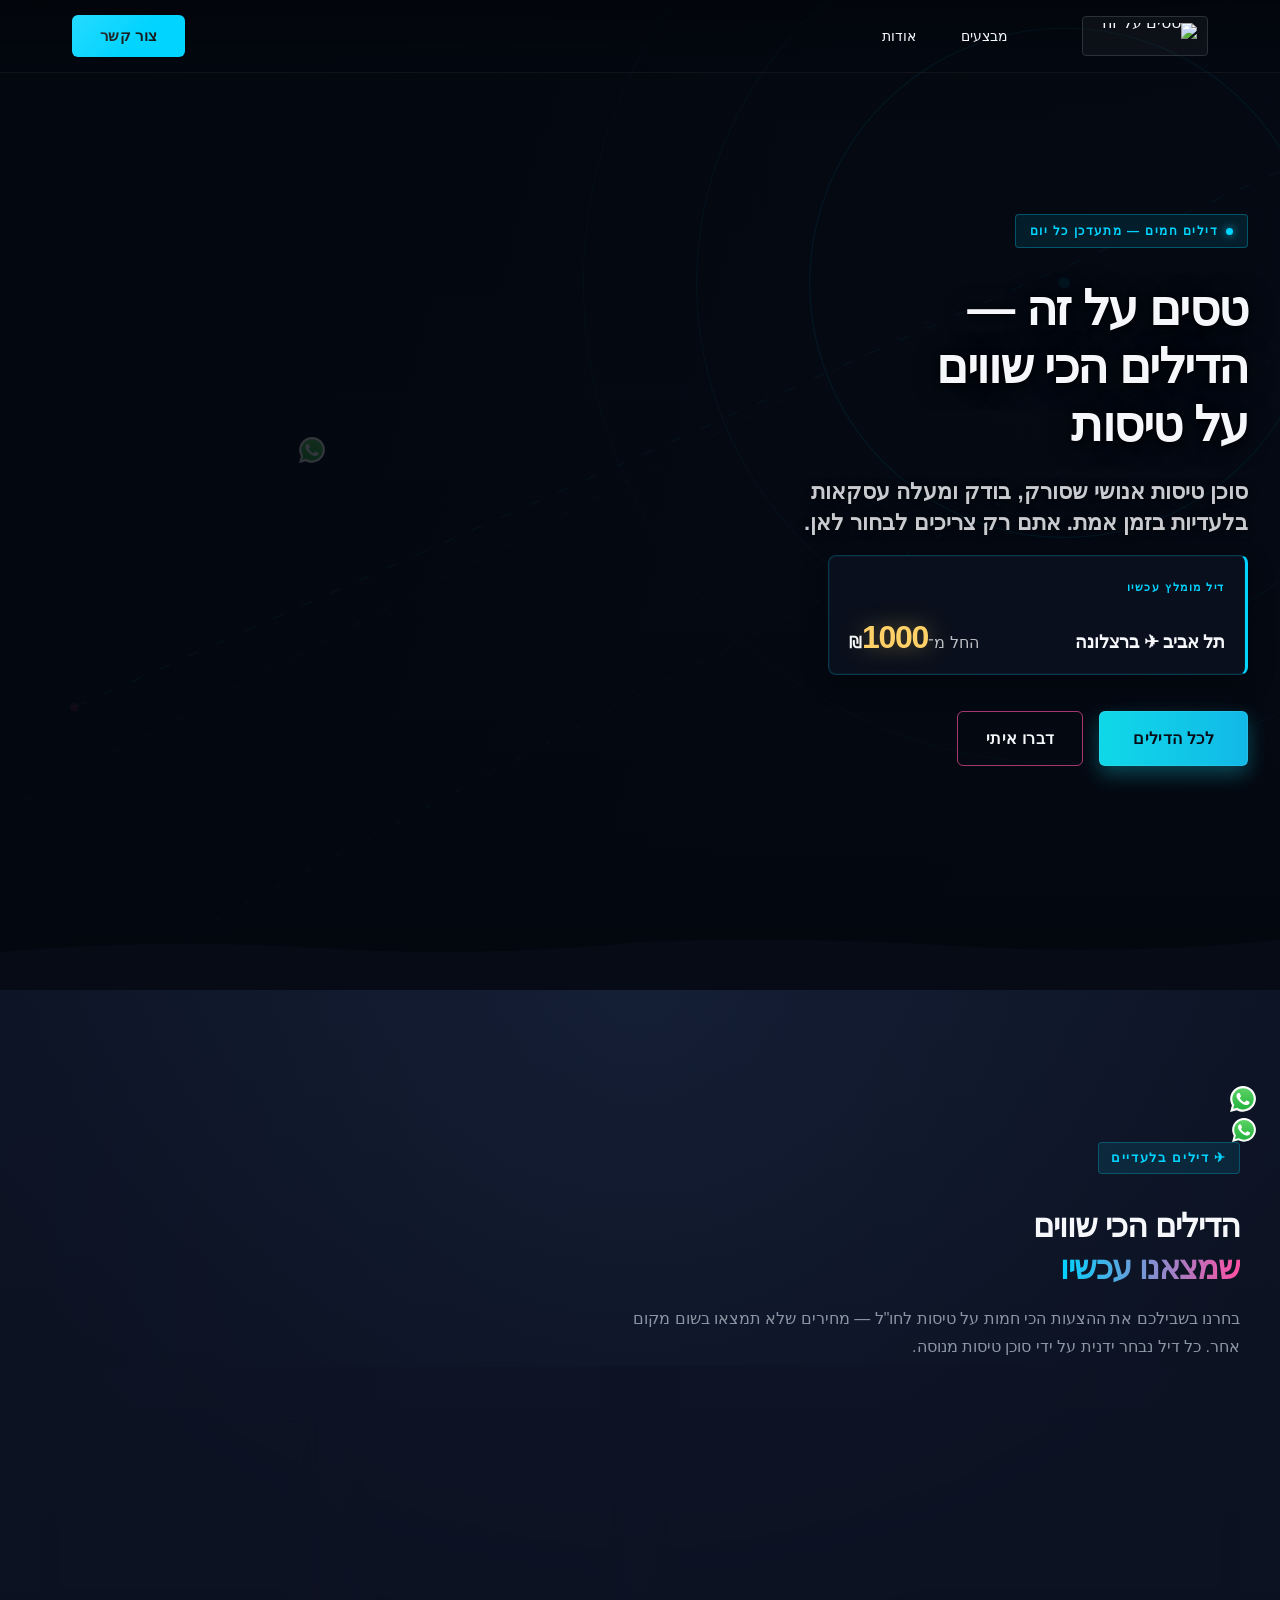
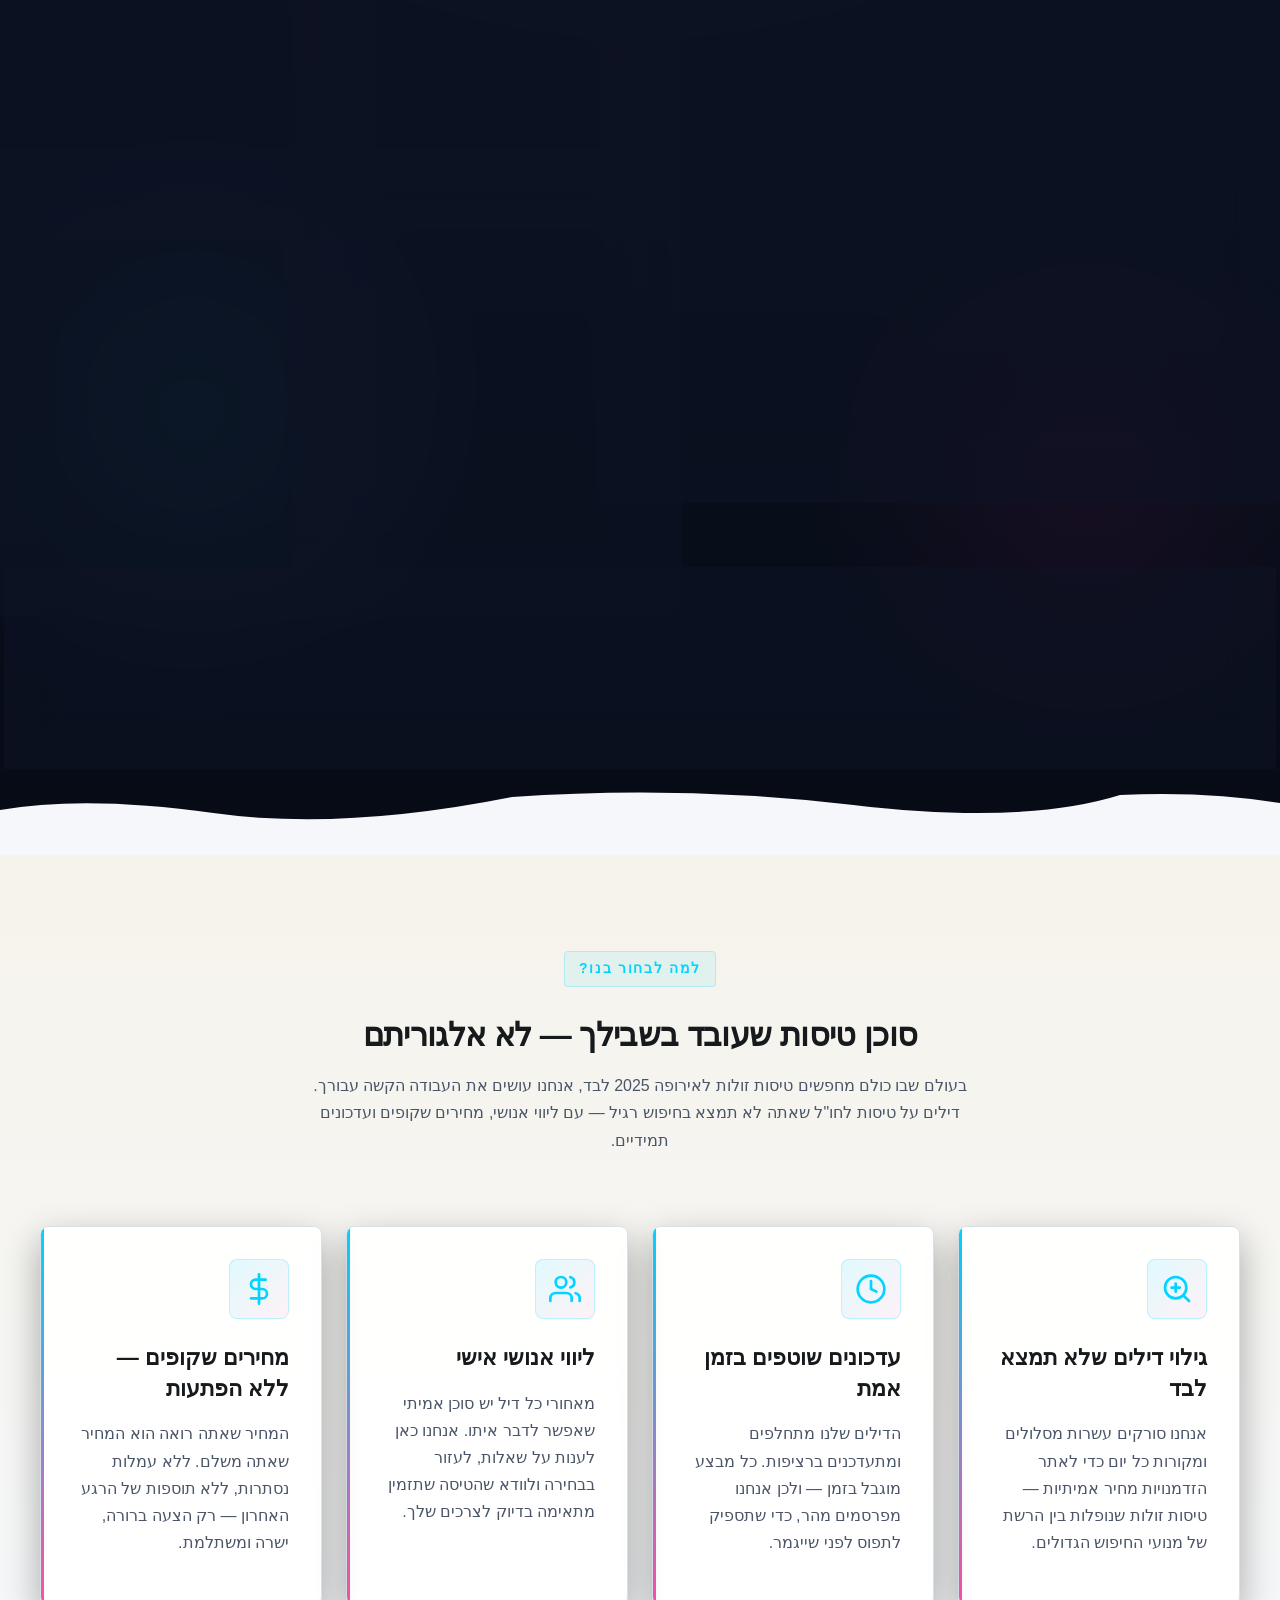
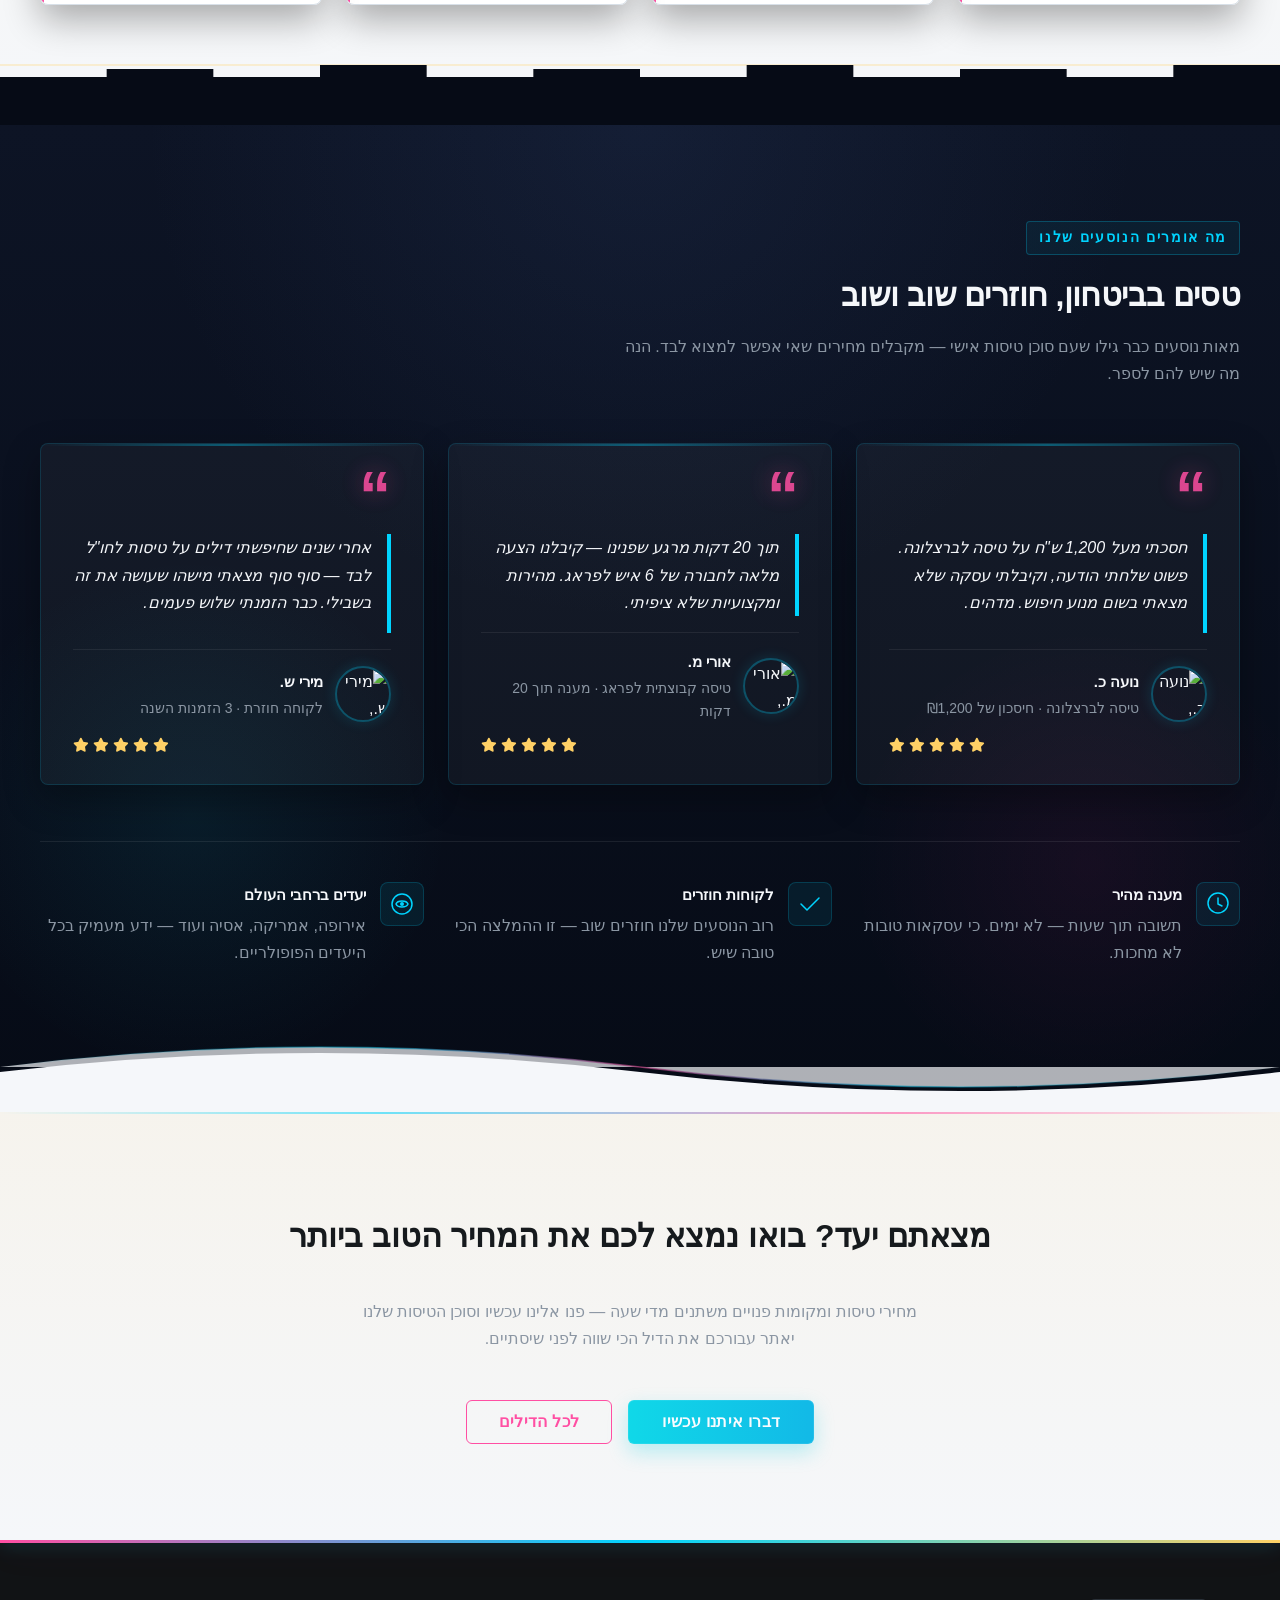
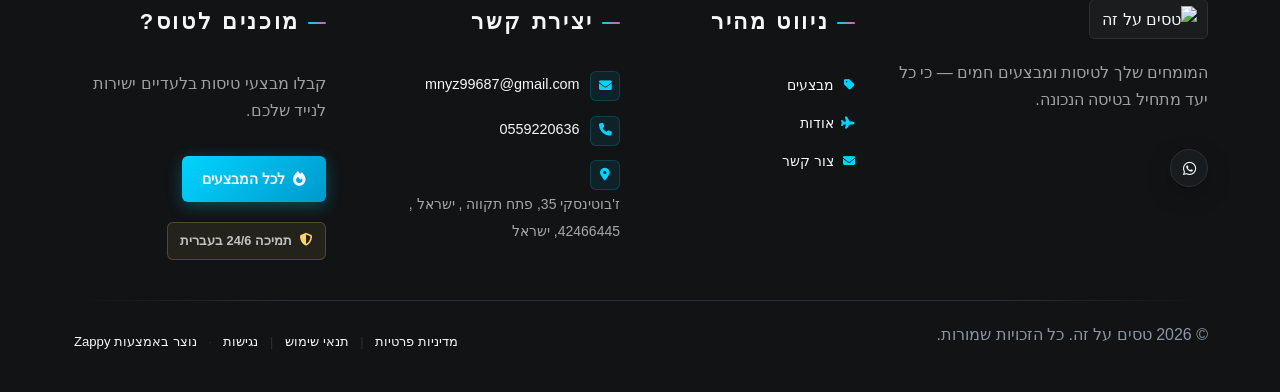
==== commit b76e27af: "Background sync: Progressive GitHub Sync" ====
--- a/public/index.html
+++ b/public/index.html
@@ -317,16 +317,16 @@
 
   <nav class="navbar" dir="rtl">
   <button class="mobile-toggle" id="mobileToggle" aria-label="Menu">
-    <svg class="hamburger-icon" width="24" height="24" viewBox="0 0 24 24" fill="none">
+    <svg class="hamburger-icon" width="24" height="24" viewbox="0 0 24 24" fill="none">
       <path d="M3 12h18M3 6h18M3 18h18" stroke="currentColor" stroke-width="2" stroke-linecap="round"></path>
     </svg>
-    <svg class="close-icon" width="24" height="24" viewBox="0 0 24 24" fill="none" style="display: none;">
+    <svg class="close-icon" width="24" height="24" viewbox="0 0 24 24" fill="none" style="display: none;">
       <path d="M18 6L6 18M6 6l12 12" stroke="currentColor" stroke-width="2" stroke-linecap="round"></path>
     </svg>
   </button>
 
   <button class="phone-header-btn" data-phone="0559220636" aria-label="Call">
-    <svg width="20" height="20" viewBox="0 0 24 24" fill="currentColor">
+    <svg width="20" height="20" viewbox="0 0 24 24" fill="currentColor">
       <path d="M22 16.92v3a2 2 0 0 1-2.18 2 19.79 19.79 0 0 1-8.63-3.07 19.5 19.5 0 0 1-6-6 19.79 19.79 0 0 1-3.07-8.67A2 2 0 0 1 4.11 2h3a2 2 0 0 1 2 1.72 12.84 12.84 0 0 0 .7 2.81 2 2 0 0 1-.45 2.11L8.09 9.91a16 16 0 0 0 6 6l1.27-1.27a2 2 0 0 1 2.11-.45 12.84 12.84 0 0 0 2.81.7A2 2 0 0 1 22 16.92z"></path>
     </svg>
   </button>
@@ -786,7 +786,7 @@
 
   <!-- Route-line texture overlay -->
   <div class="index-hero-texture" aria-hidden="true">
-    <svg data-no-icon-edit="true" aria-hidden="true" viewBox="0 0 1200 700" preserveAspectRatio="xMidYMid slice" xmlns="http://www.w3.org/2000/svg" style="width:100%;height:100%;opacity:0.07;">
+    <svg data-no-icon-edit="true" aria-hidden="true" viewbox="0 0 1200 700" preserveaspectratio="xMidYMid slice" xmlns="http://www.w3.org/2000/svg" style="width:100%;height:100%;opacity:0.07;">
       <circle cx="900" cy="200" r="180" fill="none" stroke="#00D4FF" stroke-width="0.8"></circle>
       <circle cx="900" cy="200" r="260" fill="none" stroke="#00D4FF" stroke-width="0.5"></circle>
       <circle cx="900" cy="200" r="340" fill="none" stroke="#00D4FF" stroke-width="0.3"></circle>
@@ -835,7 +835,7 @@
 
   <!-- Bottom Divider -->
   <div class="index-hero-divider-wrapper">
-    <svg data-no-icon-edit="true" aria-hidden="true" viewBox="0 0 1440 90" preserveAspectRatio="none" xmlns="http://www.w3.org/2000/svg">
+    <svg data-no-icon-edit="true" aria-hidden="true" viewbox="0 0 1440 90" preserveaspectratio="none" xmlns="http://www.w3.org/2000/svg">
       <!-- Cyan runway streaks -->
       <line x1="0" y1="72" x2="400" y2="68" stroke="rgba(0,212,255,0.18)" stroke-width="1"></line>
       <line x1="0" y1="78" x2="600" y2="74" stroke="rgba(0,212,255,0.10)" stroke-width="0.5"></line>
@@ -844,9 +844,9 @@
       <path d="M0,90 L0,52 Q180,38 360,48 T720,42 Q900,36 1080,46 T1440,40 L1440,90 Z" fill="#060B16"></path>
     </svg>
   </div>
-<div class="zappy-icon-alignment-wrapper" style="display: flex; width: 100%; justify-content: center;"><a href="https://wa.me/972559220636" data-zappy-click-action="link" target="_blank" rel="noopener noreferrer" style="text-decoration: none; color: inherit; display: contents;"><svg xmlns="http://www.w3.org/2000/svg" aria-hidden="true" role="img" width="26" height="26" viewBox="0 0 256 258" data-icon="logos:whatsapp-icon" data-iconify="logos:whatsapp-icon" data-element-type="icon" data-element-id="icon-1774384669723-01rbo8q81" data-icon-type="iconify" data-size-adjusted="true" style="width: 26px !important; height: 26px !important; display: inline-block; vertical-align: -0.125em; color: rgb(0, 212, 255); cursor: pointer;" class="iconify iconify--logos" data-zappy-click-action="link"><defs><linearGradient id="IconifyId19d2191583258f0710" x1="50%" x2="50%" y1="100%" y2="0%"><stop offset="0%" stop-color="#1FAF38"></stop><stop offset="100%" stop-color="#60D669"></stop></linearGradient><linearGradient id="IconifyId19d2191583258f0711" x1="50%" x2="50%" y1="100%" y2="0%"><stop offset="0%" stop-color="#F9F9F9"></stop><stop offset="100%" stop-color="#FFF"></stop></linearGradient></defs><path fill="url(#IconifyId19d2191583258f0710)" d="M5.463 127.456c-.006 21.677 5.658 42.843 16.428 61.499L4.433 252.697l65.232-17.104a123 123 0 0 0 58.8 14.97h.054c67.815 0 123.018-55.183 123.047-123.01c.013-32.867-12.775-63.773-36.009-87.025c-23.23-23.25-54.125-36.061-87.043-36.076c-67.823 0-123.022 55.18-123.05 123.004"></path><path fill="url(#IconifyId19d2191583258f0711)" d="M1.07 127.416c-.007 22.457 5.86 44.38 17.014 63.704L0 257.147l67.571-17.717c18.618 10.151 39.58 15.503 60.91 15.511h.055c70.248 0 127.434-57.168 127.464-127.423c.012-34.048-13.236-66.065-37.3-90.15C194.633 13.286 162.633.014 128.536 0C58.276 0 1.099 57.16 1.071 127.416m40.24 60.376l-2.523-4.005c-10.606-16.864-16.204-36.352-16.196-56.363C22.614 69.029 70.138 21.52 128.576 21.52c28.3.012 54.896 11.044 74.9 31.06c20.003 20.018 31.01 46.628 31.003 74.93c-.026 58.395-47.551 105.91-105.943 105.91h-.042c-19.013-.01-37.66-5.116-53.922-14.765l-3.87-2.295l-40.098 10.513z"></path><path fill="#FFF" d="M96.678 74.148c-2.386-5.303-4.897-5.41-7.166-5.503c-1.858-.08-3.982-.074-6.104-.074c-2.124 0-5.575.799-8.492 3.984c-2.92 3.188-11.148 10.892-11.148 26.561s11.413 30.813 13.004 32.94c1.593 2.123 22.033 35.307 54.405 48.073c26.904 10.609 32.379 8.499 38.218 7.967c5.84-.53 18.844-7.702 21.497-15.139c2.655-7.436 2.655-13.81 1.859-15.142c-.796-1.327-2.92-2.124-6.105-3.716s-18.844-9.298-21.763-10.361c-2.92-1.062-5.043-1.592-7.167 1.597c-2.124 3.184-8.223 10.356-10.082 12.48c-1.857 2.129-3.716 2.394-6.9.801c-3.187-1.598-13.444-4.957-25.613-15.806c-9.468-8.442-15.86-18.867-17.718-22.056c-1.858-3.184-.199-4.91 1.398-6.497c1.431-1.427 3.186-3.719 4.78-5.578c1.588-1.86 2.118-3.187 3.18-5.311c1.063-2.126.531-3.986-.264-5.579c-.798-1.593-6.987-17.343-9.819-23.64"></path></svg></a></div></section>
-
-<section class="index-showcase-section" data-layout-spec="בית-showcase" dir="rtl" id="zappy-section-1"><svg xmlns="http://www.w3.org/2000/svg" aria-hidden="true" role="img" width="26" height="26" viewBox="0 0 256 258" data-icon="logos:whatsapp-icon" data-iconify="logos:whatsapp-icon" data-element-type="icon" data-element-id="icon-1774385043913-eib7vzybx" data-icon-type="iconify" data-size-adjusted="true" style="width: 26px !important; height: 26px !important; display: inline-block; vertical-align: -0.125em; color: rgb(255, 255, 255); cursor: pointer;" class="iconify iconify--logos" data-zappy-click-action="link"><defs><linearGradient id="IconifyId19d21970768aa18670" x1="50%" x2="50%" y1="100%" y2="0%"><stop offset="0%" stop-color="#1FAF38"></stop><stop offset="100%" stop-color="#60D669"></stop></linearGradient><linearGradient id="IconifyId19d21970768aa18671" x1="50%" x2="50%" y1="100%" y2="0%"><stop offset="0%" stop-color="#F9F9F9"></stop><stop offset="100%" stop-color="#FFF"></stop></linearGradient></defs><path fill="url(#IconifyId19d21970768aa18670)" d="M5.463 127.456c-.006 21.677 5.658 42.843 16.428 61.499L4.433 252.697l65.232-17.104a123 123 0 0 0 58.8 14.97h.054c67.815 0 123.018-55.183 123.047-123.01c.013-32.867-12.775-63.773-36.009-87.025c-23.23-23.25-54.125-36.061-87.043-36.076c-67.823 0-123.022 55.18-123.05 123.004"></path><path fill="url(#IconifyId19d21970768aa18671)" d="M1.07 127.416c-.007 22.457 5.86 44.38 17.014 63.704L0 257.147l67.571-17.717c18.618 10.151 39.58 15.503 60.91 15.511h.055c70.248 0 127.434-57.168 127.464-127.423c.012-34.048-13.236-66.065-37.3-90.15C194.633 13.286 162.633.014 128.536 0C58.276 0 1.099 57.16 1.071 127.416m40.24 60.376l-2.523-4.005c-10.606-16.864-16.204-36.352-16.196-56.363C22.614 69.029 70.138 21.52 128.576 21.52c28.3.012 54.896 11.044 74.9 31.06c20.003 20.018 31.01 46.628 31.003 74.93c-.026 58.395-47.551 105.91-105.943 105.91h-.042c-19.013-.01-37.66-5.116-53.922-14.765l-3.87-2.295l-40.098 10.513z"></path><path fill="#FFF" d="M96.678 74.148c-2.386-5.303-4.897-5.41-7.166-5.503c-1.858-.08-3.982-.074-6.104-.074c-2.124 0-5.575.799-8.492 3.984c-2.92 3.188-11.148 10.892-11.148 26.561s11.413 30.813 13.004 32.94c1.593 2.123 22.033 35.307 54.405 48.073c26.904 10.609 32.379 8.499 38.218 7.967c5.84-.53 18.844-7.702 21.497-15.139c2.655-7.436 2.655-13.81 1.859-15.142c-.796-1.327-2.92-2.124-6.105-3.716s-18.844-9.298-21.763-10.361c-2.92-1.062-5.043-1.592-7.167 1.597c-2.124 3.184-8.223 10.356-10.082 12.48c-1.857 2.129-3.716 2.394-6.9.801c-3.187-1.598-13.444-4.957-25.613-15.806c-9.468-8.442-15.86-18.867-17.718-22.056c-1.858-3.184-.199-4.91 1.398-6.497c1.431-1.427 3.186-3.719 4.78-5.578c1.588-1.86 2.118-3.187 3.18-5.311c1.063-2.126.531-3.986-.264-5.579c-.798-1.593-6.987-17.343-9.819-23.64"></path></svg><div class="zappy-icon-alignment-wrapper" style="display: flex; width: 100%; justify-content: flex-start;"><svg xmlns="http://www.w3.org/2000/svg" aria-hidden="true" role="img" width="24" height="24" viewBox="0 0 256 258" data-icon="logos:whatsapp-icon" data-iconify="logos:whatsapp-icon" data-element-type="icon" data-element-id="icon-1774384297643-swi6va8wu" data-icon-type="iconify" data-size-adjusted="true" style="display: inline-block; vertical-align: -0.125em; color: rgb(255, 255, 255); width: 24px; height: 24px;" class="iconify iconify--logos"><defs><linearGradient id="IconifyId19d218bac6137d6920" x1="50%" x2="50%" y1="100%" y2="0%"><stop offset="0%" stop-color="#1FAF38"></stop><stop offset="100%" stop-color="#60D669"></stop></linearGradient><linearGradient id="IconifyId19d218bac6137d6921" x1="50%" x2="50%" y1="100%" y2="0%"><stop offset="0%" stop-color="#F9F9F9"></stop><stop offset="100%" stop-color="#FFF"></stop></linearGradient></defs><path fill="url(#IconifyId19d218bac6137d6920)" d="M5.463 127.456c-.006 21.677 5.658 42.843 16.428 61.499L4.433 252.697l65.232-17.104a123 123 0 0 0 58.8 14.97h.054c67.815 0 123.018-55.183 123.047-123.01c.013-32.867-12.775-63.773-36.009-87.025c-23.23-23.25-54.125-36.061-87.043-36.076c-67.823 0-123.022 55.18-123.05 123.004"></path><path fill="url(#IconifyId19d218bac6137d6921)" d="M1.07 127.416c-.007 22.457 5.86 44.38 17.014 63.704L0 257.147l67.571-17.717c18.618 10.151 39.58 15.503 60.91 15.511h.055c70.248 0 127.434-57.168 127.464-127.423c.012-34.048-13.236-66.065-37.3-90.15C194.633 13.286 162.633.014 128.536 0C58.276 0 1.099 57.16 1.071 127.416m40.24 60.376l-2.523-4.005c-10.606-16.864-16.204-36.352-16.196-56.363C22.614 69.029 70.138 21.52 128.576 21.52c28.3.012 54.896 11.044 74.9 31.06c20.003 20.018 31.01 46.628 31.003 74.93c-.026 58.395-47.551 105.91-105.943 105.91h-.042c-19.013-.01-37.66-5.116-53.922-14.765l-3.87-2.295l-40.098 10.513z"></path><path fill="#FFF" d="M96.678 74.148c-2.386-5.303-4.897-5.41-7.166-5.503c-1.858-.08-3.982-.074-6.104-.074c-2.124 0-5.575.799-8.492 3.984c-2.92 3.188-11.148 10.892-11.148 26.561s11.413 30.813 13.004 32.94c1.593 2.123 22.033 35.307 54.405 48.073c26.904 10.609 32.379 8.499 38.218 7.967c5.84-.53 18.844-7.702 21.497-15.139c2.655-7.436 2.655-13.81 1.859-15.142c-.796-1.327-2.92-2.124-6.105-3.716s-18.844-9.298-21.763-10.361c-2.92-1.062-5.043-1.592-7.167 1.597c-2.124 3.184-8.223 10.356-10.082 12.48c-1.857 2.129-3.716 2.394-6.9.801c-3.187-1.598-13.444-4.957-25.613-15.806c-9.468-8.442-15.86-18.867-17.718-22.056c-1.858-3.184-.199-4.91 1.398-6.497c1.431-1.427 3.186-3.719 4.78-5.578c1.588-1.86 2.118-3.187 3.18-5.311c1.063-2.126.531-3.986-.264-5.579c-.798-1.593-6.987-17.343-9.819-23.64"></path></svg></div>
+<div class="zappy-icon-alignment-wrapper" style="display: flex; width: 100%; justify-content: center;"><a href="https://wa.me/972559220636" data-zappy-click-action="link" target="_blank" rel="noopener noreferrer" style="text-decoration: none; color: inherit; display: contents;"><svg xmlns="http://www.w3.org/2000/svg" aria-hidden="true" role="img" width="26" height="26" viewbox="0 0 256 258" data-icon="logos:whatsapp-icon" data-iconify="logos:whatsapp-icon" data-element-type="icon" data-element-id="icon-1774384669723-01rbo8q81" data-icon-type="iconify" data-size-adjusted="true" style="width: 26px !important; height: 26px !important; display: inline-block; vertical-align: -0.125em; color: rgb(0, 212, 255); cursor: pointer;" class="iconify iconify--logos" data-zappy-click-action="link"><defs><lineargradient id="IconifyId19d2191583258f0710" x1="50%" x2="50%" y1="100%" y2="0%"><stop offset="0%" stop-color="#1FAF38"></stop><stop offset="100%" stop-color="#60D669"></stop></lineargradient><lineargradient id="IconifyId19d2191583258f0711" x1="50%" x2="50%" y1="100%" y2="0%"><stop offset="0%" stop-color="#F9F9F9"></stop><stop offset="100%" stop-color="#FFF"></stop></lineargradient></defs><path fill="url(#IconifyId19d2191583258f0710)" d="M5.463 127.456c-.006 21.677 5.658 42.843 16.428 61.499L4.433 252.697l65.232-17.104a123 123 0 0 0 58.8 14.97h.054c67.815 0 123.018-55.183 123.047-123.01c.013-32.867-12.775-63.773-36.009-87.025c-23.23-23.25-54.125-36.061-87.043-36.076c-67.823 0-123.022 55.18-123.05 123.004"></path><path fill="url(#IconifyId19d2191583258f0711)" d="M1.07 127.416c-.007 22.457 5.86 44.38 17.014 63.704L0 257.147l67.571-17.717c18.618 10.151 39.58 15.503 60.91 15.511h.055c70.248 0 127.434-57.168 127.464-127.423c.012-34.048-13.236-66.065-37.3-90.15C194.633 13.286 162.633.014 128.536 0C58.276 0 1.099 57.16 1.071 127.416m40.24 60.376l-2.523-4.005c-10.606-16.864-16.204-36.352-16.196-56.363C22.614 69.029 70.138 21.52 128.576 21.52c28.3.012 54.896 11.044 74.9 31.06c20.003 20.018 31.01 46.628 31.003 74.93c-.026 58.395-47.551 105.91-105.943 105.91h-.042c-19.013-.01-37.66-5.116-53.922-14.765l-3.87-2.295l-40.098 10.513z"></path><path fill="#FFF" d="M96.678 74.148c-2.386-5.303-4.897-5.41-7.166-5.503c-1.858-.08-3.982-.074-6.104-.074c-2.124 0-5.575.799-8.492 3.984c-2.92 3.188-11.148 10.892-11.148 26.561s11.413 30.813 13.004 32.94c1.593 2.123 22.033 35.307 54.405 48.073c26.904 10.609 32.379 8.499 38.218 7.967c5.84-.53 18.844-7.702 21.497-15.139c2.655-7.436 2.655-13.81 1.859-15.142c-.796-1.327-2.92-2.124-6.105-3.716s-18.844-9.298-21.763-10.361c-2.92-1.062-5.043-1.592-7.167 1.597c-2.124 3.184-8.223 10.356-10.082 12.48c-1.857 2.129-3.716 2.394-6.9.801c-3.187-1.598-13.444-4.957-25.613-15.806c-9.468-8.442-15.86-18.867-17.718-22.056c-1.858-3.184-.199-4.91 1.398-6.497c1.431-1.427 3.186-3.719 4.78-5.578c1.588-1.86 2.118-3.187 3.18-5.311c1.063-2.126.531-3.986-.264-5.579c-.798-1.593-6.987-17.343-9.819-23.64"></path></svg></a></div></section>
+
+<section class="index-showcase-section" data-layout-spec="בית-showcase" dir="rtl" id="zappy-section-1"><svg xmlns="http://www.w3.org/2000/svg" aria-hidden="true" role="img" width="26" height="26" viewbox="0 0 256 258" data-icon="logos:whatsapp-icon" data-iconify="logos:whatsapp-icon" data-element-type="icon" data-element-id="icon-1774385043913-eib7vzybx" data-icon-type="iconify" data-size-adjusted="true" style="width: 26px !important; height: 26px !important; display: inline-block; vertical-align: -0.125em; color: rgb(255, 255, 255); cursor: pointer;" class="iconify iconify--logos" data-zappy-click-action="link"><defs><lineargradient id="IconifyId19d21970768aa18670" x1="50%" x2="50%" y1="100%" y2="0%"><stop offset="0%" stop-color="#1FAF38"></stop><stop offset="100%" stop-color="#60D669"></stop></lineargradient><lineargradient id="IconifyId19d21970768aa18671" x1="50%" x2="50%" y1="100%" y2="0%"><stop offset="0%" stop-color="#F9F9F9"></stop><stop offset="100%" stop-color="#FFF"></stop></lineargradient></defs><path fill="url(#IconifyId19d21970768aa18670)" d="M5.463 127.456c-.006 21.677 5.658 42.843 16.428 61.499L4.433 252.697l65.232-17.104a123 123 0 0 0 58.8 14.97h.054c67.815 0 123.018-55.183 123.047-123.01c.013-32.867-12.775-63.773-36.009-87.025c-23.23-23.25-54.125-36.061-87.043-36.076c-67.823 0-123.022 55.18-123.05 123.004"></path><path fill="url(#IconifyId19d21970768aa18671)" d="M1.07 127.416c-.007 22.457 5.86 44.38 17.014 63.704L0 257.147l67.571-17.717c18.618 10.151 39.58 15.503 60.91 15.511h.055c70.248 0 127.434-57.168 127.464-127.423c.012-34.048-13.236-66.065-37.3-90.15C194.633 13.286 162.633.014 128.536 0C58.276 0 1.099 57.16 1.071 127.416m40.24 60.376l-2.523-4.005c-10.606-16.864-16.204-36.352-16.196-56.363C22.614 69.029 70.138 21.52 128.576 21.52c28.3.012 54.896 11.044 74.9 31.06c20.003 20.018 31.01 46.628 31.003 74.93c-.026 58.395-47.551 105.91-105.943 105.91h-.042c-19.013-.01-37.66-5.116-53.922-14.765l-3.87-2.295l-40.098 10.513z"></path><path fill="#FFF" d="M96.678 74.148c-2.386-5.303-4.897-5.41-7.166-5.503c-1.858-.08-3.982-.074-6.104-.074c-2.124 0-5.575.799-8.492 3.984c-2.92 3.188-11.148 10.892-11.148 26.561s11.413 30.813 13.004 32.94c1.593 2.123 22.033 35.307 54.405 48.073c26.904 10.609 32.379 8.499 38.218 7.967c5.84-.53 18.844-7.702 21.497-15.139c2.655-7.436 2.655-13.81 1.859-15.142c-.796-1.327-2.92-2.124-6.105-3.716s-18.844-9.298-21.763-10.361c-2.92-1.062-5.043-1.592-7.167 1.597c-2.124 3.184-8.223 10.356-10.082 12.48c-1.857 2.129-3.716 2.394-6.9.801c-3.187-1.598-13.444-4.957-25.613-15.806c-9.468-8.442-15.86-18.867-17.718-22.056c-1.858-3.184-.199-4.91 1.398-6.497c1.431-1.427 3.186-3.719 4.78-5.578c1.588-1.86 2.118-3.187 3.18-5.311c1.063-2.126.531-3.986-.264-5.579c-.798-1.593-6.987-17.343-9.819-23.64"></path></svg><div class="zappy-icon-alignment-wrapper" style="display: flex; width: 100%; justify-content: flex-start;"><svg xmlns="http://www.w3.org/2000/svg" aria-hidden="true" role="img" width="24" height="24" viewbox="0 0 256 258" data-icon="logos:whatsapp-icon" data-iconify="logos:whatsapp-icon" data-element-type="icon" data-element-id="icon-1774384297643-swi6va8wu" data-icon-type="iconify" data-size-adjusted="true" style="display: inline-block; vertical-align: -0.125em; color: rgb(255, 255, 255); width: 24px; height: 24px;" class="iconify iconify--logos"><defs><lineargradient id="IconifyId19d218bac6137d6920" x1="50%" x2="50%" y1="100%" y2="0%"><stop offset="0%" stop-color="#1FAF38"></stop><stop offset="100%" stop-color="#60D669"></stop></lineargradient><lineargradient id="IconifyId19d218bac6137d6921" x1="50%" x2="50%" y1="100%" y2="0%"><stop offset="0%" stop-color="#F9F9F9"></stop><stop offset="100%" stop-color="#FFF"></stop></lineargradient></defs><path fill="url(#IconifyId19d218bac6137d6920)" d="M5.463 127.456c-.006 21.677 5.658 42.843 16.428 61.499L4.433 252.697l65.232-17.104a123 123 0 0 0 58.8 14.97h.054c67.815 0 123.018-55.183 123.047-123.01c.013-32.867-12.775-63.773-36.009-87.025c-23.23-23.25-54.125-36.061-87.043-36.076c-67.823 0-123.022 55.18-123.05 123.004"></path><path fill="url(#IconifyId19d218bac6137d6921)" d="M1.07 127.416c-.007 22.457 5.86 44.38 17.014 63.704L0 257.147l67.571-17.717c18.618 10.151 39.58 15.503 60.91 15.511h.055c70.248 0 127.434-57.168 127.464-127.423c.012-34.048-13.236-66.065-37.3-90.15C194.633 13.286 162.633.014 128.536 0C58.276 0 1.099 57.16 1.071 127.416m40.24 60.376l-2.523-4.005c-10.606-16.864-16.204-36.352-16.196-56.363C22.614 69.029 70.138 21.52 128.576 21.52c28.3.012 54.896 11.044 74.9 31.06c20.003 20.018 31.01 46.628 31.003 74.93c-.026 58.395-47.551 105.91-105.943 105.91h-.042c-19.013-.01-37.66-5.116-53.922-14.765l-3.87-2.295l-40.098 10.513z"></path><path fill="#FFF" d="M96.678 74.148c-2.386-5.303-4.897-5.41-7.166-5.503c-1.858-.08-3.982-.074-6.104-.074c-2.124 0-5.575.799-8.492 3.984c-2.92 3.188-11.148 10.892-11.148 26.561s11.413 30.813 13.004 32.94c1.593 2.123 22.033 35.307 54.405 48.073c26.904 10.609 32.379 8.499 38.218 7.967c5.84-.53 18.844-7.702 21.497-15.139c2.655-7.436 2.655-13.81 1.859-15.142c-.796-1.327-2.92-2.124-6.105-3.716s-18.844-9.298-21.763-10.361c-2.92-1.062-5.043-1.592-7.167 1.597c-2.124 3.184-8.223 10.356-10.082 12.48c-1.857 2.129-3.716 2.394-6.9.801c-3.187-1.598-13.444-4.957-25.613-15.806c-9.468-8.442-15.86-18.867-17.718-22.056c-1.858-3.184-.199-4.91 1.398-6.497c1.431-1.427 3.186-3.719 4.78-5.578c1.588-1.86 2.118-3.187 3.18-5.311c1.063-2.126.531-3.986-.264-5.579c-.798-1.593-6.987-17.343-9.819-23.64"></path></svg></div>
   <div class="showcase-container">
     <!-- Section Header -->
     <div class="showcase-header">
@@ -1019,7 +1019,7 @@
 
   <!-- Bottom Divider: beam-of-light clipped shape -->
   <div class="showcase-divider-wrapper">
-    <svg aria-hidden="true" viewBox="0 0 1200 90" preserveAspectRatio="none" xmlns="http://www.w3.org/2000/svg">
+    <svg aria-hidden="true" viewbox="0 0 1200 90" preserveaspectratio="none" xmlns="http://www.w3.org/2000/svg">
       <path d="M0,90 L0,45 Q80,30 200,48 T480,32 Q640,20 800,40 T1050,30 Q1130,26 1200,38 L1200,90 Z" fill="#F5F7FA"></path>
     </svg>
   </div>
@@ -1041,7 +1041,7 @@
       <!-- Benefit 1 -->
       <article class="index-benefit-card">
         <div class="index-benefit-icon-wrap">
-          <svg data-element-type="icon" data-icon-type="svg" xmlns="http://www.w3.org/2000/svg" width="32" height="32" viewBox="0 0 24 24" fill="none" stroke="currentColor" stroke-width="2" stroke-linecap="round" stroke-linejoin="round" aria-hidden="true">
+          <svg data-element-type="icon" data-icon-type="svg" xmlns="http://www.w3.org/2000/svg" width="32" height="32" viewbox="0 0 24 24" fill="none" stroke="currentColor" stroke-width="2" stroke-linecap="round" stroke-linejoin="round" aria-hidden="true">
             <circle cx="11" cy="11" r="8"></circle>
             <line x1="21" y1="21" x2="16.65" y2="16.65"></line>
             <line x1="11" y1="8" x2="11" y2="14"></line>
@@ -1057,7 +1057,7 @@
       <!-- Benefit 2 -->
       <article class="index-benefit-card">
         <div class="index-benefit-icon-wrap">
-          <svg data-element-type="icon" data-icon-type="svg" xmlns="http://www.w3.org/2000/svg" width="32" height="32" viewBox="0 0 24 24" fill="none" stroke="currentColor" stroke-width="2" stroke-linecap="round" stroke-linejoin="round" aria-hidden="true">
+          <svg data-element-type="icon" data-icon-type="svg" xmlns="http://www.w3.org/2000/svg" width="32" height="32" viewbox="0 0 24 24" fill="none" stroke="currentColor" stroke-width="2" stroke-linecap="round" stroke-linejoin="round" aria-hidden="true">
             <path d="M12 2a10 10 0 1 0 0 20A10 10 0 0 0 12 2z"></path>
             <polyline points="12 6 12 12 16 14"></polyline>
           </svg>
@@ -1071,7 +1071,7 @@
       <!-- Benefit 3 -->
       <article class="index-benefit-card">
         <div class="index-benefit-icon-wrap">
-          <svg data-element-type="icon" data-icon-type="svg" xmlns="http://www.w3.org/2000/svg" width="32" height="32" viewBox="0 0 24 24" fill="none" stroke="currentColor" stroke-width="2" stroke-linecap="round" stroke-linejoin="round" aria-hidden="true">
+          <svg data-element-type="icon" data-icon-type="svg" xmlns="http://www.w3.org/2000/svg" width="32" height="32" viewbox="0 0 24 24" fill="none" stroke="currentColor" stroke-width="2" stroke-linecap="round" stroke-linejoin="round" aria-hidden="true">
             <path d="M17 21v-2a4 4 0 0 0-4-4H5a4 4 0 0 0-4 4v2"></path>
             <circle cx="9" cy="7" r="4"></circle>
             <path d="M23 21v-2a4 4 0 0 0-3-3.87"></path>
@@ -1087,7 +1087,7 @@
       <!-- Benefit 4 -->
       <article class="index-benefit-card">
         <div class="index-benefit-icon-wrap">
-          <svg data-element-type="icon" data-icon-type="svg" xmlns="http://www.w3.org/2000/svg" width="32" height="32" viewBox="0 0 24 24" fill="none" stroke="currentColor" stroke-width="2" stroke-linecap="round" stroke-linejoin="round" aria-hidden="true">
+          <svg data-element-type="icon" data-icon-type="svg" xmlns="http://www.w3.org/2000/svg" width="32" height="32" viewbox="0 0 24 24" fill="none" stroke="currentColor" stroke-width="2" stroke-linecap="round" stroke-linejoin="round" aria-hidden="true">
             <line x1="12" y1="1" x2="12" y2="23"></line>
             <path d="M17 5H9.5a3.5 3.5 0 0 0 0 7h5a3.5 3.5 0 0 1 0 7H6"></path>
           </svg>
@@ -1103,7 +1103,7 @@
 
   <!-- Bottom Divider: Departure-board stepped pixel edge -->
   <div class="index-benefits-divider-wrapper">
-    <svg aria-hidden="true" viewBox="0 0 1200 72" preserveAspectRatio="none" xmlns="http://www.w3.org/2000/svg">
+    <svg aria-hidden="true" viewbox="0 0 1200 72" preserveaspectratio="none" xmlns="http://www.w3.org/2000/svg">
       <!-- Gold inset line -->
       <line x1="0" y1="12" x2="1200" y2="12" stroke="#FFD166" stroke-width="1.2" opacity="0.55"></line>
       <!-- Stepped pixel edge filling bottom (charcoal = bg-dark) -->
@@ -1196,7 +1196,7 @@
 
         <div class="index-reassurance-item">
           <div class="index-reassurance-icon" aria-hidden="true">
-            <svg data-element-type="icon" data-icon-type="svg" width="28" height="28" viewBox="0 0 28 28" fill="none" xmlns="http://www.w3.org/2000/svg">
+            <svg data-element-type="icon" data-icon-type="svg" width="28" height="28" viewbox="0 0 28 28" fill="none" xmlns="http://www.w3.org/2000/svg">
               <path d="M14 3C8.477 3 4 7.477 4 13C4 18.523 8.477 23 14 23C19.523 23 24 18.523 24 13C24 7.477 19.523 3 14 3Z" stroke="currentColor" stroke-width="1.5" stroke-linecap="round"></path>
               <path d="M14 8V14L18 16" stroke="currentColor" stroke-width="1.5" stroke-linecap="round" stroke-linejoin="round"></path>
             </svg>
@@ -1209,7 +1209,7 @@
 
         <div class="index-reassurance-item">
           <div class="index-reassurance-icon" aria-hidden="true">
-            <svg data-element-type="icon" data-icon-type="svg" width="28" height="28" viewBox="0 0 28 28" fill="none" xmlns="http://www.w3.org/2000/svg">
+            <svg data-element-type="icon" data-icon-type="svg" width="28" height="28" viewbox="0 0 28 28" fill="none" xmlns="http://www.w3.org/2000/svg">
               <path d="M5 14L11 20L23 8" stroke="currentColor" stroke-width="1.5" stroke-linecap="round" stroke-linejoin="round"></path>
             </svg>
           </div>
@@ -1221,7 +1221,7 @@
 
         <div class="index-reassurance-item">
           <div class="index-reassurance-icon" aria-hidden="true">
-            <svg data-element-type="icon" data-icon-type="svg" width="28" height="28" viewBox="0 0 28 28" fill="none" xmlns="http://www.w3.org/2000/svg">
+            <svg data-element-type="icon" data-icon-type="svg" width="28" height="28" viewbox="0 0 28 28" fill="none" xmlns="http://www.w3.org/2000/svg">
               <circle cx="14" cy="14" r="10" stroke="currentColor" stroke-width="1.5"></circle>
               <path d="M8 14C9.5 10 18.5 10 20 14C18.5 18 9.5 18 8 14Z" stroke="currentColor" stroke-width="1.5" stroke-linecap="round"></path>
               <circle cx="14" cy="14" r="2" fill="currentColor"></circle>
@@ -1241,19 +1241,19 @@
 
   <!-- Bottom Glowing Route-Line Arc Divider -->
   <div class="index-reviews-divider-wrapper">
-    <svg aria-hidden="true" viewBox="0 0 1200 90" preserveAspectRatio="none" xmlns="http://www.w3.org/2000/svg">
+    <svg aria-hidden="true" viewbox="0 0 1200 90" preserveaspectratio="none" xmlns="http://www.w3.org/2000/svg">
       <!-- Glow arc line -->
       <path d="M0,45 Q300,5 600,45 Q900,85 1200,45" fill="var(--bg-light)" stroke="url(#routeGlow)" stroke-width="1.5" opacity="0.7"></path>
       <!-- Fill bottom to next section -->
       <path d="M0,90 L0,50 Q300,12 600,50 Q900,88 1200,50 L1200,90 Z" fill="var(--bg-light)"></path>
       <defs>
-        <linearGradient id="routeGlow" x1="0%" y1="0%" x2="100%" y2="0%">
+        <lineargradient id="routeGlow" x1="0%" y1="0%" x2="100%" y2="0%">
           <stop offset="0%" stop-color="rgba(0,212,255,0)"></stop>
           <stop offset="30%" stop-color="rgba(0,212,255,0.6)"></stop>
           <stop offset="50%" stop-color="rgba(255,79,163,0.7)"></stop>
           <stop offset="70%" stop-color="rgba(0,212,255,0.6)"></stop>
           <stop offset="100%" stop-color="rgba(0,212,255,0)"></stop>
-        </linearGradient>
+        </lineargradient>
       </defs>
     </svg>
   </div>
@@ -1275,7 +1275,7 @@
 </section>
   </main>
   
-  <footer class="site-footer"><div class="footer-glow-bar"></div><div class="footer-container"><div class="footer-top"><div class="footer-col footer-col--brand"><a href="/" class="footer-logo-link"><img class="logo" data-placeholder="logo" data-context="business logo" width="150" height="40" src="/assets/business-logo.webp" alt="טסים על זה"></a><p class="footer-tagline">המומחים שלך לטיסות ומבצעים חמים — כי כל יעד מתחיל בטיסה הנכונה.</p><div class="footer-social"><a href="#" aria-label="Facebook" class="social-link" style="display:none !important;"><i class="fab fa-facebook-f"></i></a><a href="#" aria-label="Instagram" class="social-link" style="display:none !important;"><i class="fab fa-instagram"></i></a><a href="https://wa.me/972559220636" aria-label="WhatsApp" class="social-link"><i class="fab fa-whatsapp"></i></a></div></div><div class="footer-col footer-col--links"><h3 class="footer-heading"><span class="heading-accent"></span>ניווט מהיר</h3><ul class="footer-nav"><li><a href="/deals" class="footer-link"><i class="fas fa-tag footer-link-icon"></i>מבצעים</a></li><li><a href="/about" class="footer-link"><i class="fas fa-plane footer-link-icon"></i>אודות</a></li><li><a href="/contact" class="footer-link"><i class="fas fa-envelope footer-link-icon"></i>צור קשר</a></li></ul></div><div class="footer-col footer-col--contact"><h3 class="footer-heading"><span class="heading-accent"></span>יצירת קשר</h3><ul class="footer-contact-list"><li class="footer-contact-item"><span class="contact-icon-wrap"><i class="fas fa-envelope"></i></span><a href="mailto:mnyz99687@gmail.com" class="footer-link">mnyz99687@gmail.com</a></li><li class="footer-contact-item"><span class="contact-icon-wrap"><i class="fas fa-phone"></i></span><a href="tel:0559220636" class="footer-link">0559220636</a></li><li class="footer-contact-item"><a href="/"><span class="contact-icon-wrap"><i class="fas fa-map-marker-alt"></i></span><span class="footer-address">ז'בוטינסקי 35, פתח תקווה , ישראל , 42466445, ישראל</span></a></li></ul></div><div class="footer-col footer-col--cta"><h3 class="footer-heading"><span class="heading-accent"></span>מוכנים לטוס?</h3><p class="footer-cta-text">קבלו מבצעי טיסות בלעדיים ישירות לנייד שלכם.</p><a href="/deals" class="footer-cta-btn"><i class="fas fa-fire"></i> לכל המבצעים</a><div class="footer-badge"><i class="fas fa-shield-alt"></i><span>תמיכה 24/7 בעברית</span></div></div></div><div class="footer-divider"></div><div class="footer-bottom"><p class="footer-copyright">© 2026 טסים על זה. כל הזכויות שמורות.</p><div class="footer-legal"><a href="/privacy" class="legal-link">מדיניות פרטיות</a><span class="legal-sep">|</span><a href="/terms" class="legal-link">תנאי שימוש</a><span class="legal-sep">|</span><a href="/accessibility" class="legal-link">נגישות</a><span class="legal-sep">·</span><a href="https://zappy5.com" target="_blank" class="zappy-attribution">נוצר באמצעות Zappy</a></div></div></div></footer>
+  <footer class="site-footer"><div class="footer-glow-bar"></div><div class="footer-container"><div class="footer-top"><div class="footer-col footer-col--brand"><a href="/" class="footer-logo-link"><img class="logo" data-placeholder="logo" data-context="business logo" width="150" height="40" src="/assets/business-logo.webp" alt="טסים על זה"></a><p class="footer-tagline">המומחים שלך לטיסות ומבצעים חמים — כי כל יעד מתחיל בטיסה הנכונה.</p><div class="footer-social"><a href="#" aria-label="Facebook" class="social-link" style="display:none !important;"><i class="fab fa-facebook-f"></i></a><a href="#" aria-label="Instagram" class="social-link" style="display:none !important;"><i class="fab fa-instagram"></i></a><a href="https://wa.me/972559220636" aria-label="WhatsApp" class="social-link"><i class="fab fa-whatsapp"></i></a></div></div><div class="footer-col footer-col--links"><h3 class="footer-heading"><span class="heading-accent"></span>ניווט מהיר</h3><ul class="footer-nav"><li><a href="/deals" class="footer-link"><i class="fas fa-tag footer-link-icon"></i>מבצעים</a></li><li><a href="/about" class="footer-link"><i class="fas fa-plane footer-link-icon"></i>אודות</a></li><li><a href="/contact" class="footer-link"><i class="fas fa-envelope footer-link-icon"></i>צור קשר</a></li></ul></div><div class="footer-col footer-col--contact"><h3 class="footer-heading"><span class="heading-accent"></span>יצירת קשר</h3><ul class="footer-contact-list"><li class="footer-contact-item"><span class="contact-icon-wrap"><i class="fas fa-envelope"></i></span><a href="mailto:mnyz99687@gmail.com" class="footer-link">mnyz99687@gmail.com</a></li><li class="footer-contact-item"><span class="contact-icon-wrap"><i class="fas fa-phone"></i></span><a href="tel:0559220636" class="footer-link">0559220636</a></li><li class="footer-contact-item"><a href="/"><span class="contact-icon-wrap"><i class="fas fa-map-marker-alt"></i></span><span class="footer-address">ז'בוטינסקי 35, פתח תקווה , ישראל , 42466445, ישראל</span></a></li></ul></div><div class="footer-col footer-col--cta"><h3 class="footer-heading"><span class="heading-accent"></span>מוכנים לטוס?</h3><p class="footer-cta-text">קבלו מבצעי טיסות בלעדיים ישירות לנייד שלכם.</p><a href="/deals" class="footer-cta-btn"><i class="fas fa-fire"></i> לכל המבצעים</a><div class="footer-badge"><i class="fas fa-shield-alt"></i><span>תמיכה 24/6 בעברית</span></div></div></div><div class="footer-divider"></div><div class="footer-bottom"><p class="footer-copyright">© 2026 טסים על זה. כל הזכויות שמורות.</p><div class="footer-legal"><a href="/privacy" class="legal-link">מדיניות פרטיות</a><span class="legal-sep">|</span><a href="/terms" class="legal-link">תנאי שימוש</a><span class="legal-sep">|</span><a href="/accessibility" class="legal-link">נגישות</a><span class="legal-sep">·</span><a href="https://zappy5.com" target="_blank" class="zappy-attribution">נוצר באמצעות Zappy</a></div></div></div></footer>
   
   <a href="https://wa.me/972559220636" class="whatsapp-float" aria-label="WhatsApp">
     <i class="fab fa-whatsapp"></i>
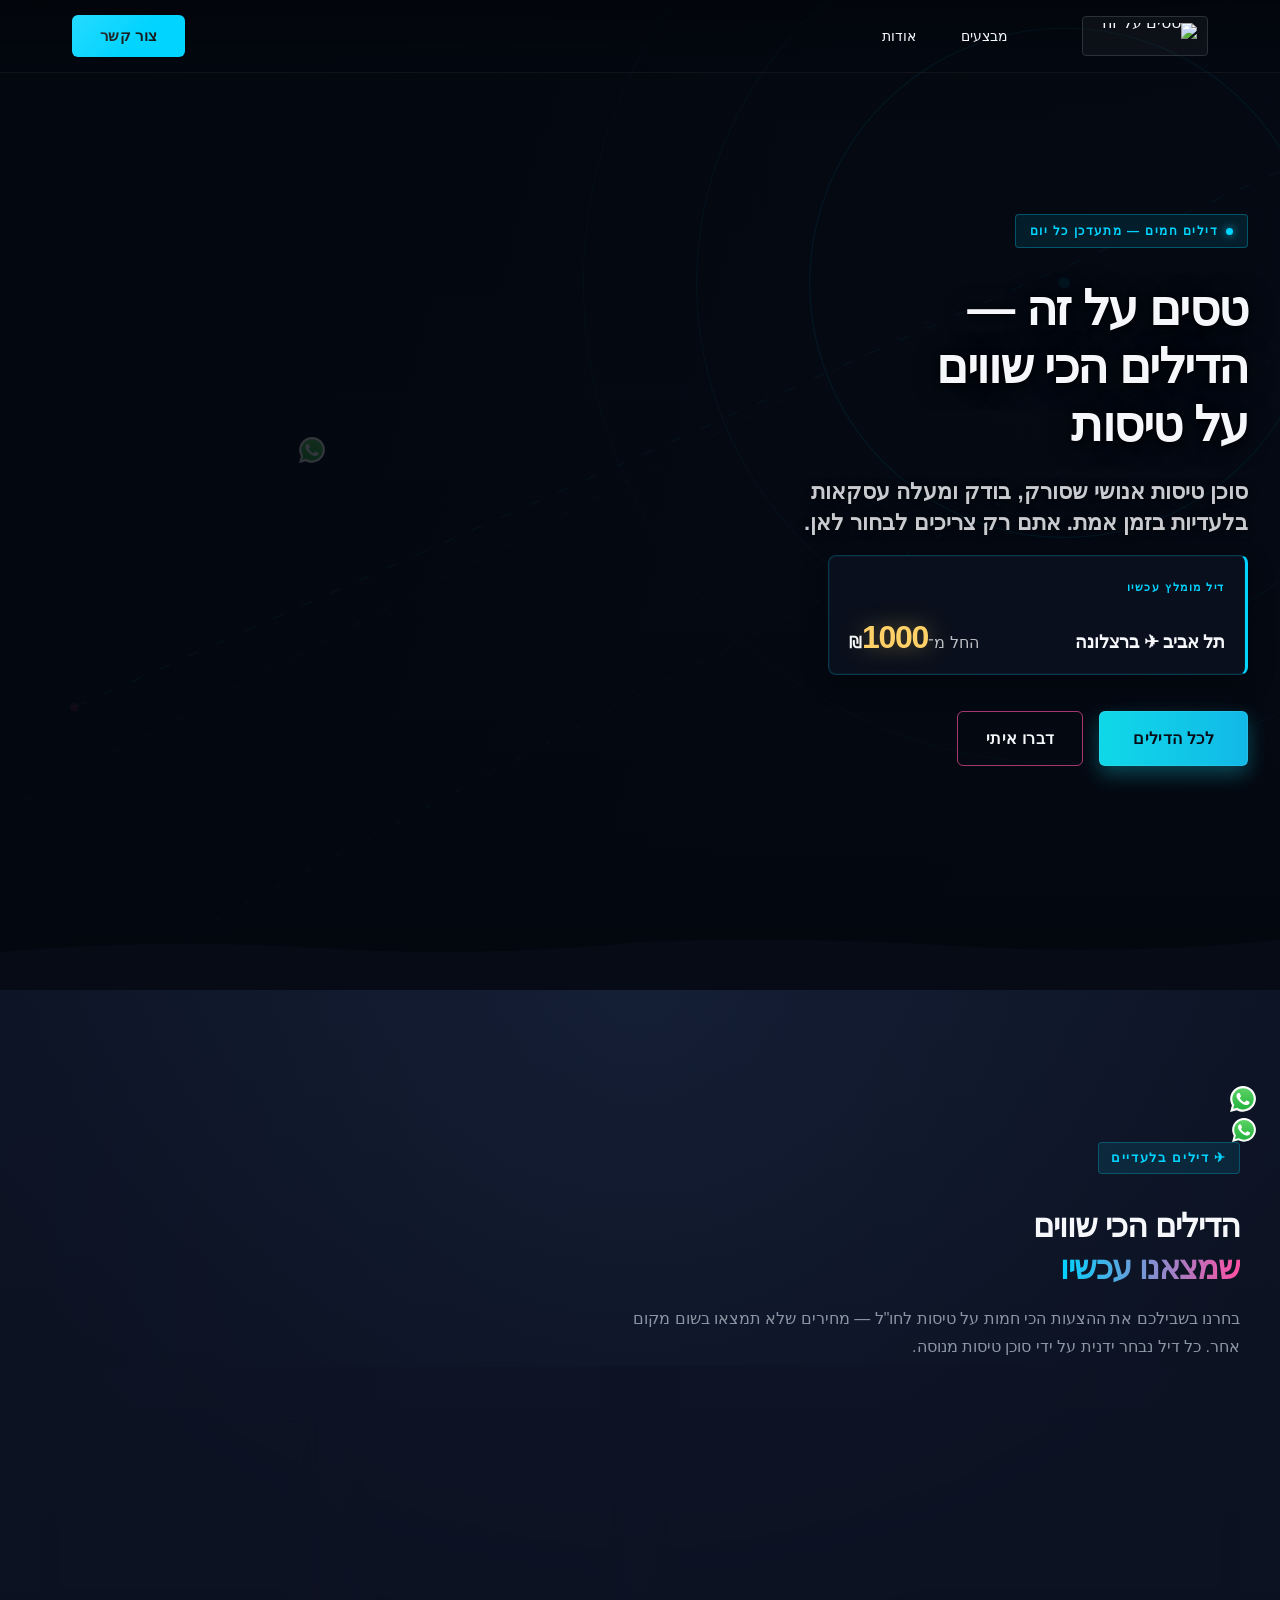
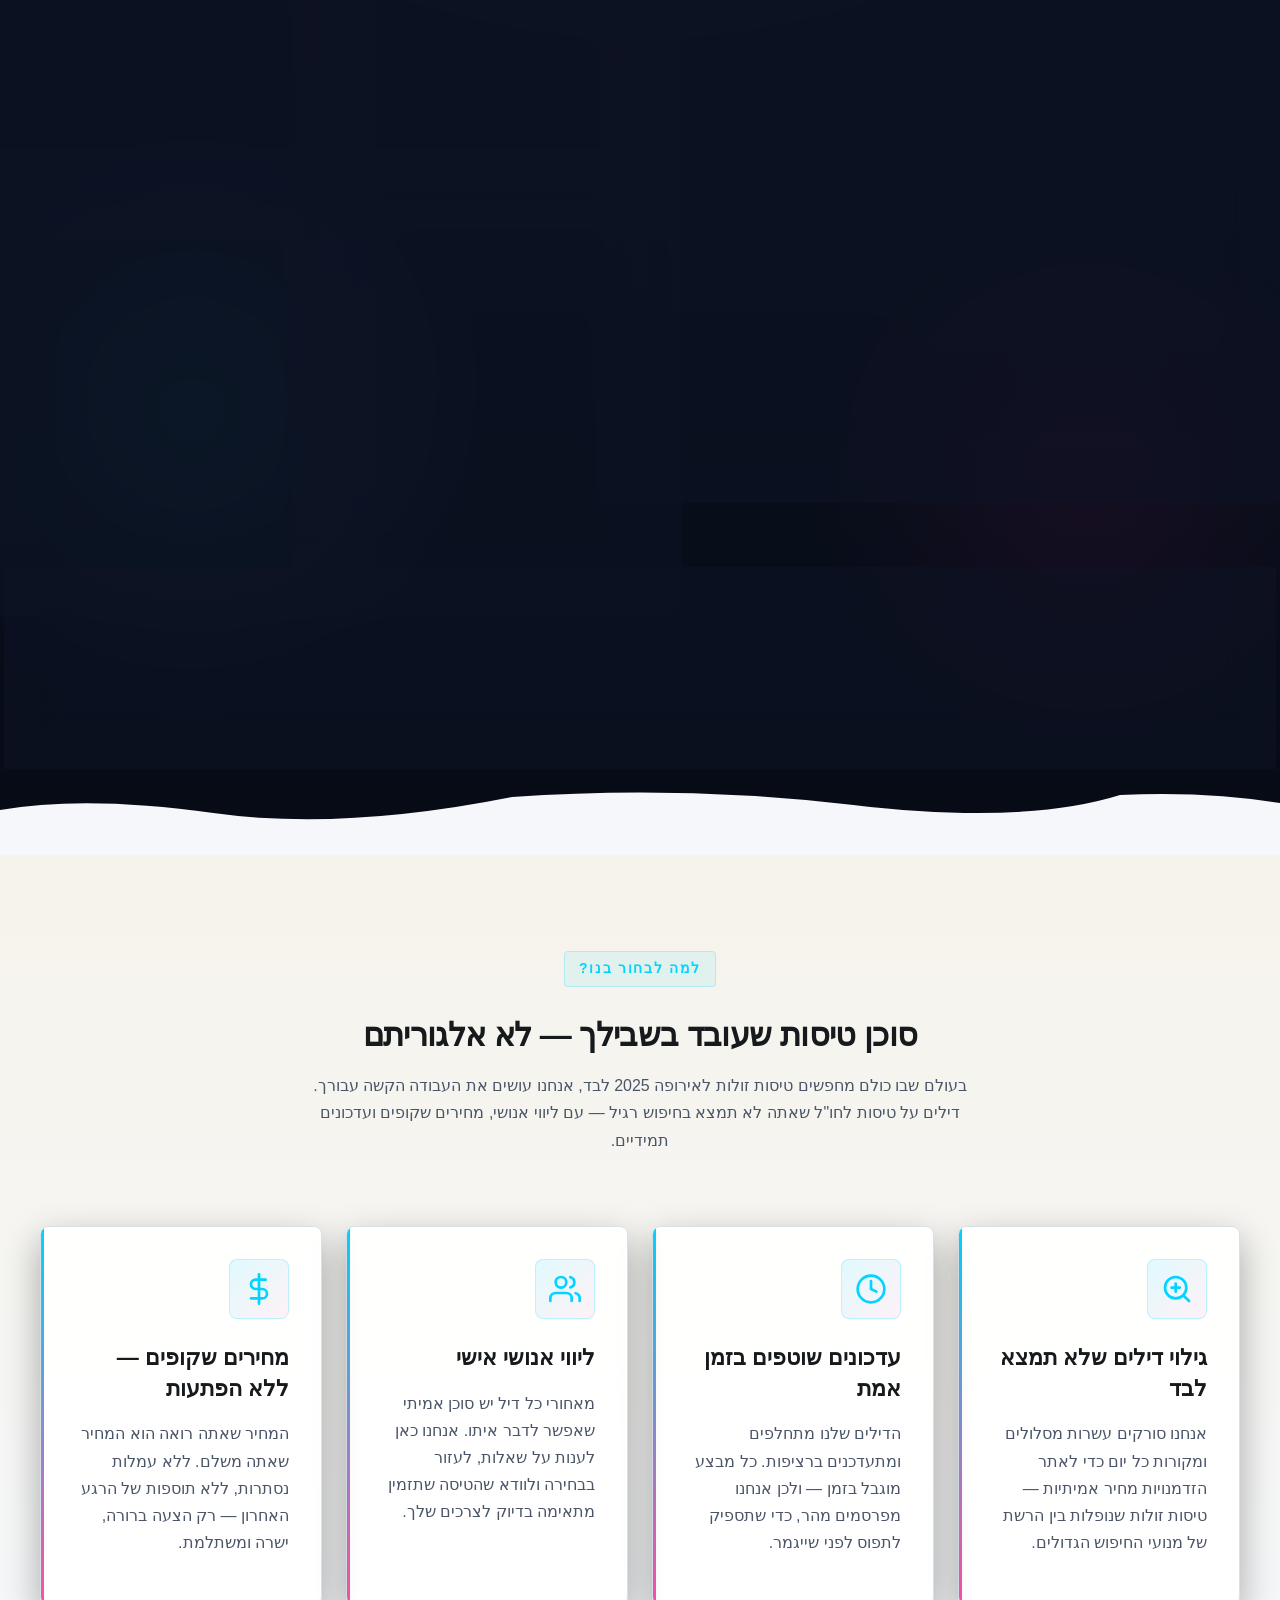
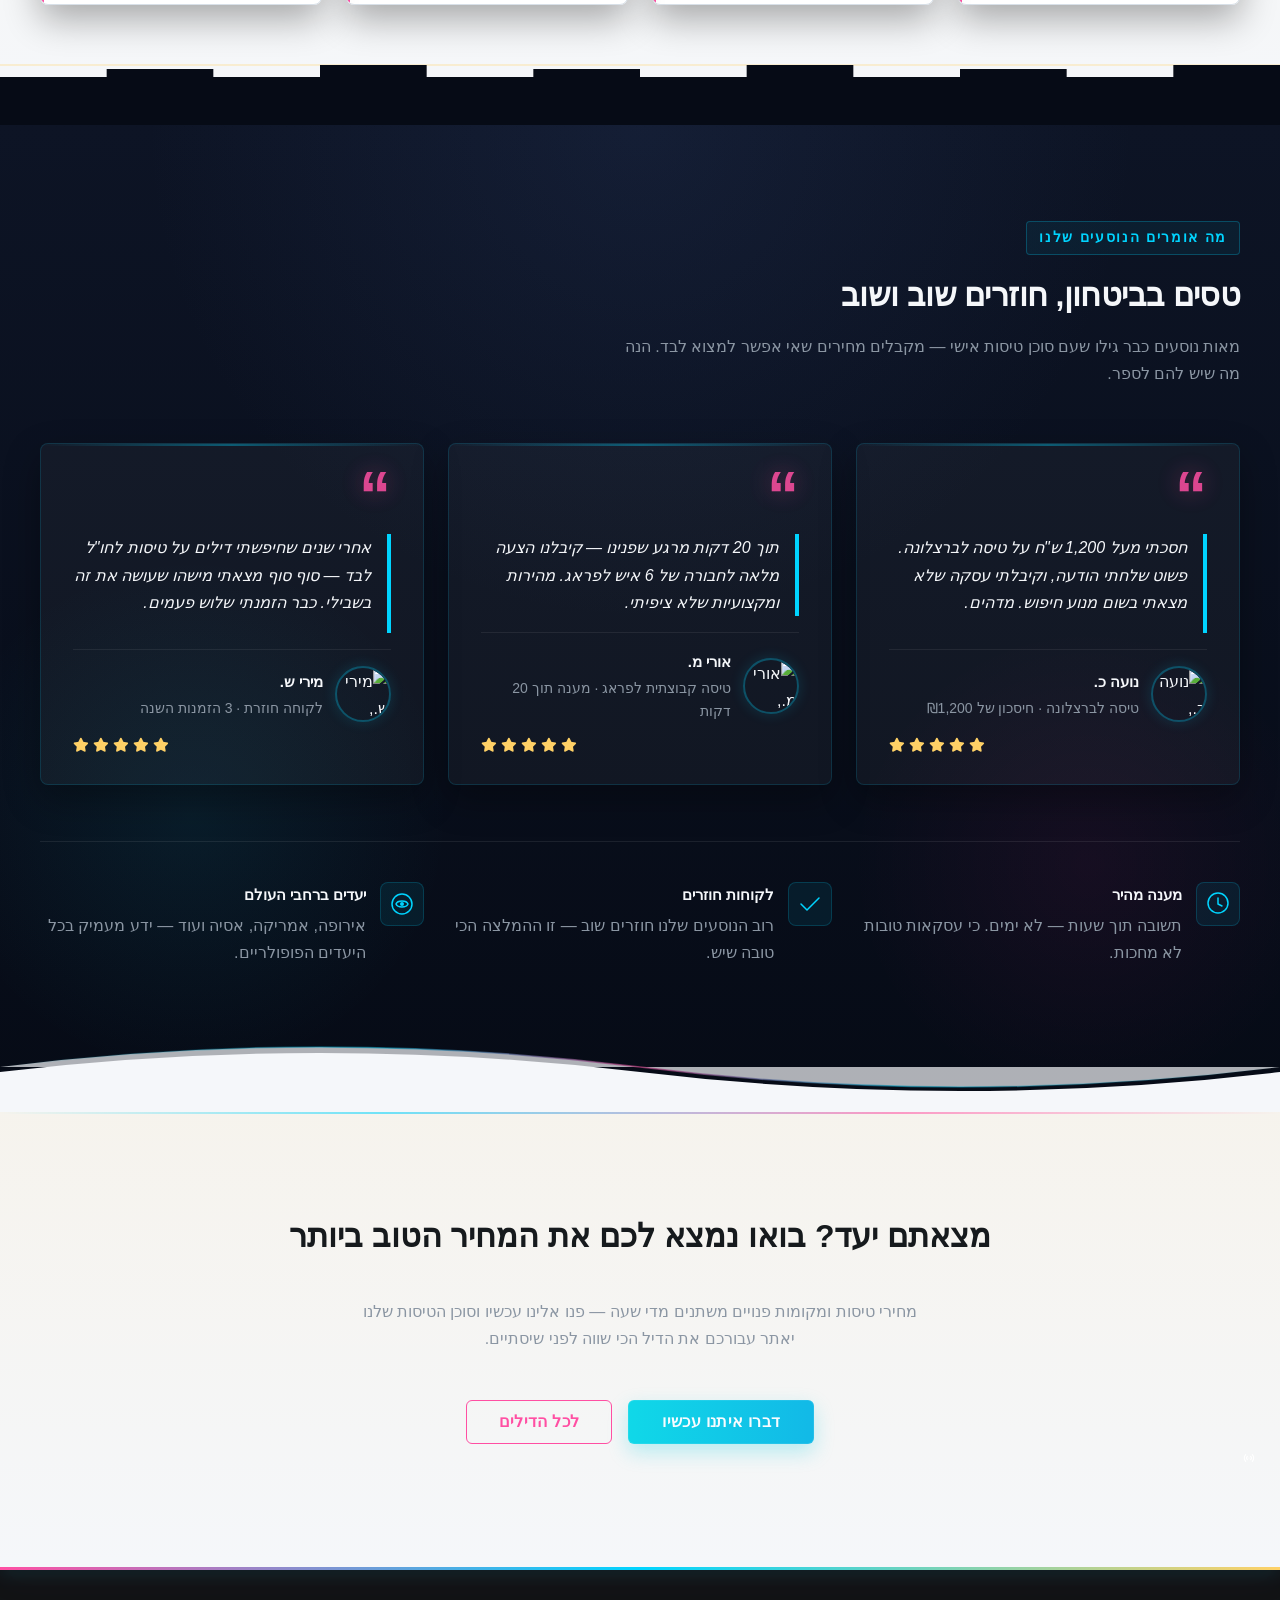
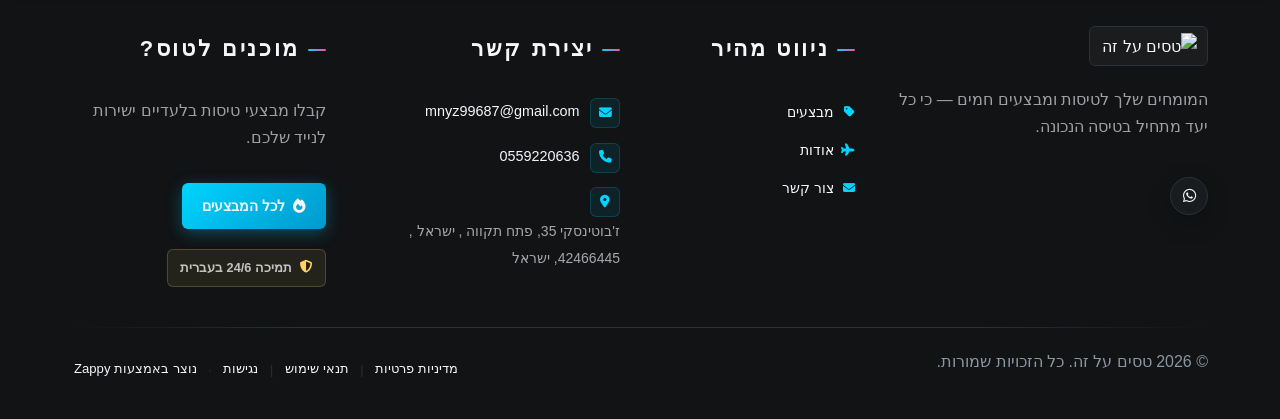
==== commit df375008: "Background sync: Progressive GitHub Sync" ====
--- a/public/index.html
+++ b/public/index.html
@@ -317,16 +317,16 @@
 
   <nav class="navbar" dir="rtl">
   <button class="mobile-toggle" id="mobileToggle" aria-label="Menu">
-    <svg class="hamburger-icon" width="24" height="24" viewbox="0 0 24 24" fill="none">
+    <svg class="hamburger-icon" width="24" height="24" viewBox="0 0 24 24" fill="none">
       <path d="M3 12h18M3 6h18M3 18h18" stroke="currentColor" stroke-width="2" stroke-linecap="round"></path>
     </svg>
-    <svg class="close-icon" width="24" height="24" viewbox="0 0 24 24" fill="none" style="display: none;">
+    <svg class="close-icon" width="24" height="24" viewBox="0 0 24 24" fill="none" style="display: none;">
       <path d="M18 6L6 18M6 6l12 12" stroke="currentColor" stroke-width="2" stroke-linecap="round"></path>
     </svg>
   </button>
 
   <button class="phone-header-btn" data-phone="0559220636" aria-label="Call">
-    <svg width="20" height="20" viewbox="0 0 24 24" fill="currentColor">
+    <svg width="20" height="20" viewBox="0 0 24 24" fill="currentColor">
       <path d="M22 16.92v3a2 2 0 0 1-2.18 2 19.79 19.79 0 0 1-8.63-3.07 19.5 19.5 0 0 1-6-6 19.79 19.79 0 0 1-3.07-8.67A2 2 0 0 1 4.11 2h3a2 2 0 0 1 2 1.72 12.84 12.84 0 0 0 .7 2.81 2 2 0 0 1-.45 2.11L8.09 9.91a16 16 0 0 0 6 6l1.27-1.27a2 2 0 0 1 2.11-.45 12.84 12.84 0 0 0 2.81.7A2 2 0 0 1 22 16.92z"></path>
     </svg>
   </button>
@@ -786,7 +786,7 @@
 
   <!-- Route-line texture overlay -->
   <div class="index-hero-texture" aria-hidden="true">
-    <svg data-no-icon-edit="true" aria-hidden="true" viewbox="0 0 1200 700" preserveaspectratio="xMidYMid slice" xmlns="http://www.w3.org/2000/svg" style="width:100%;height:100%;opacity:0.07;">
+    <svg data-no-icon-edit="true" aria-hidden="true" viewBox="0 0 1200 700" preserveAspectRatio="xMidYMid slice" xmlns="http://www.w3.org/2000/svg" style="width:100%;height:100%;opacity:0.07;">
       <circle cx="900" cy="200" r="180" fill="none" stroke="#00D4FF" stroke-width="0.8"></circle>
       <circle cx="900" cy="200" r="260" fill="none" stroke="#00D4FF" stroke-width="0.5"></circle>
       <circle cx="900" cy="200" r="340" fill="none" stroke="#00D4FF" stroke-width="0.3"></circle>
@@ -835,7 +835,7 @@
 
   <!-- Bottom Divider -->
   <div class="index-hero-divider-wrapper">
-    <svg data-no-icon-edit="true" aria-hidden="true" viewbox="0 0 1440 90" preserveaspectratio="none" xmlns="http://www.w3.org/2000/svg">
+    <svg data-no-icon-edit="true" aria-hidden="true" viewBox="0 0 1440 90" preserveAspectRatio="none" xmlns="http://www.w3.org/2000/svg">
       <!-- Cyan runway streaks -->
       <line x1="0" y1="72" x2="400" y2="68" stroke="rgba(0,212,255,0.18)" stroke-width="1"></line>
       <line x1="0" y1="78" x2="600" y2="74" stroke="rgba(0,212,255,0.10)" stroke-width="0.5"></line>
@@ -844,9 +844,9 @@
       <path d="M0,90 L0,52 Q180,38 360,48 T720,42 Q900,36 1080,46 T1440,40 L1440,90 Z" fill="#060B16"></path>
     </svg>
   </div>
-<div class="zappy-icon-alignment-wrapper" style="display: flex; width: 100%; justify-content: center;"><a href="https://wa.me/972559220636" data-zappy-click-action="link" target="_blank" rel="noopener noreferrer" style="text-decoration: none; color: inherit; display: contents;"><svg xmlns="http://www.w3.org/2000/svg" aria-hidden="true" role="img" width="26" height="26" viewbox="0 0 256 258" data-icon="logos:whatsapp-icon" data-iconify="logos:whatsapp-icon" data-element-type="icon" data-element-id="icon-1774384669723-01rbo8q81" data-icon-type="iconify" data-size-adjusted="true" style="width: 26px !important; height: 26px !important; display: inline-block; vertical-align: -0.125em; color: rgb(0, 212, 255); cursor: pointer;" class="iconify iconify--logos" data-zappy-click-action="link"><defs><lineargradient id="IconifyId19d2191583258f0710" x1="50%" x2="50%" y1="100%" y2="0%"><stop offset="0%" stop-color="#1FAF38"></stop><stop offset="100%" stop-color="#60D669"></stop></lineargradient><lineargradient id="IconifyId19d2191583258f0711" x1="50%" x2="50%" y1="100%" y2="0%"><stop offset="0%" stop-color="#F9F9F9"></stop><stop offset="100%" stop-color="#FFF"></stop></lineargradient></defs><path fill="url(#IconifyId19d2191583258f0710)" d="M5.463 127.456c-.006 21.677 5.658 42.843 16.428 61.499L4.433 252.697l65.232-17.104a123 123 0 0 0 58.8 14.97h.054c67.815 0 123.018-55.183 123.047-123.01c.013-32.867-12.775-63.773-36.009-87.025c-23.23-23.25-54.125-36.061-87.043-36.076c-67.823 0-123.022 55.18-123.05 123.004"></path><path fill="url(#IconifyId19d2191583258f0711)" d="M1.07 127.416c-.007 22.457 5.86 44.38 17.014 63.704L0 257.147l67.571-17.717c18.618 10.151 39.58 15.503 60.91 15.511h.055c70.248 0 127.434-57.168 127.464-127.423c.012-34.048-13.236-66.065-37.3-90.15C194.633 13.286 162.633.014 128.536 0C58.276 0 1.099 57.16 1.071 127.416m40.24 60.376l-2.523-4.005c-10.606-16.864-16.204-36.352-16.196-56.363C22.614 69.029 70.138 21.52 128.576 21.52c28.3.012 54.896 11.044 74.9 31.06c20.003 20.018 31.01 46.628 31.003 74.93c-.026 58.395-47.551 105.91-105.943 105.91h-.042c-19.013-.01-37.66-5.116-53.922-14.765l-3.87-2.295l-40.098 10.513z"></path><path fill="#FFF" d="M96.678 74.148c-2.386-5.303-4.897-5.41-7.166-5.503c-1.858-.08-3.982-.074-6.104-.074c-2.124 0-5.575.799-8.492 3.984c-2.92 3.188-11.148 10.892-11.148 26.561s11.413 30.813 13.004 32.94c1.593 2.123 22.033 35.307 54.405 48.073c26.904 10.609 32.379 8.499 38.218 7.967c5.84-.53 18.844-7.702 21.497-15.139c2.655-7.436 2.655-13.81 1.859-15.142c-.796-1.327-2.92-2.124-6.105-3.716s-18.844-9.298-21.763-10.361c-2.92-1.062-5.043-1.592-7.167 1.597c-2.124 3.184-8.223 10.356-10.082 12.48c-1.857 2.129-3.716 2.394-6.9.801c-3.187-1.598-13.444-4.957-25.613-15.806c-9.468-8.442-15.86-18.867-17.718-22.056c-1.858-3.184-.199-4.91 1.398-6.497c1.431-1.427 3.186-3.719 4.78-5.578c1.588-1.86 2.118-3.187 3.18-5.311c1.063-2.126.531-3.986-.264-5.579c-.798-1.593-6.987-17.343-9.819-23.64"></path></svg></a></div></section>
-
-<section class="index-showcase-section" data-layout-spec="בית-showcase" dir="rtl" id="zappy-section-1"><svg xmlns="http://www.w3.org/2000/svg" aria-hidden="true" role="img" width="26" height="26" viewbox="0 0 256 258" data-icon="logos:whatsapp-icon" data-iconify="logos:whatsapp-icon" data-element-type="icon" data-element-id="icon-1774385043913-eib7vzybx" data-icon-type="iconify" data-size-adjusted="true" style="width: 26px !important; height: 26px !important; display: inline-block; vertical-align: -0.125em; color: rgb(255, 255, 255); cursor: pointer;" class="iconify iconify--logos" data-zappy-click-action="link"><defs><lineargradient id="IconifyId19d21970768aa18670" x1="50%" x2="50%" y1="100%" y2="0%"><stop offset="0%" stop-color="#1FAF38"></stop><stop offset="100%" stop-color="#60D669"></stop></lineargradient><lineargradient id="IconifyId19d21970768aa18671" x1="50%" x2="50%" y1="100%" y2="0%"><stop offset="0%" stop-color="#F9F9F9"></stop><stop offset="100%" stop-color="#FFF"></stop></lineargradient></defs><path fill="url(#IconifyId19d21970768aa18670)" d="M5.463 127.456c-.006 21.677 5.658 42.843 16.428 61.499L4.433 252.697l65.232-17.104a123 123 0 0 0 58.8 14.97h.054c67.815 0 123.018-55.183 123.047-123.01c.013-32.867-12.775-63.773-36.009-87.025c-23.23-23.25-54.125-36.061-87.043-36.076c-67.823 0-123.022 55.18-123.05 123.004"></path><path fill="url(#IconifyId19d21970768aa18671)" d="M1.07 127.416c-.007 22.457 5.86 44.38 17.014 63.704L0 257.147l67.571-17.717c18.618 10.151 39.58 15.503 60.91 15.511h.055c70.248 0 127.434-57.168 127.464-127.423c.012-34.048-13.236-66.065-37.3-90.15C194.633 13.286 162.633.014 128.536 0C58.276 0 1.099 57.16 1.071 127.416m40.24 60.376l-2.523-4.005c-10.606-16.864-16.204-36.352-16.196-56.363C22.614 69.029 70.138 21.52 128.576 21.52c28.3.012 54.896 11.044 74.9 31.06c20.003 20.018 31.01 46.628 31.003 74.93c-.026 58.395-47.551 105.91-105.943 105.91h-.042c-19.013-.01-37.66-5.116-53.922-14.765l-3.87-2.295l-40.098 10.513z"></path><path fill="#FFF" d="M96.678 74.148c-2.386-5.303-4.897-5.41-7.166-5.503c-1.858-.08-3.982-.074-6.104-.074c-2.124 0-5.575.799-8.492 3.984c-2.92 3.188-11.148 10.892-11.148 26.561s11.413 30.813 13.004 32.94c1.593 2.123 22.033 35.307 54.405 48.073c26.904 10.609 32.379 8.499 38.218 7.967c5.84-.53 18.844-7.702 21.497-15.139c2.655-7.436 2.655-13.81 1.859-15.142c-.796-1.327-2.92-2.124-6.105-3.716s-18.844-9.298-21.763-10.361c-2.92-1.062-5.043-1.592-7.167 1.597c-2.124 3.184-8.223 10.356-10.082 12.48c-1.857 2.129-3.716 2.394-6.9.801c-3.187-1.598-13.444-4.957-25.613-15.806c-9.468-8.442-15.86-18.867-17.718-22.056c-1.858-3.184-.199-4.91 1.398-6.497c1.431-1.427 3.186-3.719 4.78-5.578c1.588-1.86 2.118-3.187 3.18-5.311c1.063-2.126.531-3.986-.264-5.579c-.798-1.593-6.987-17.343-9.819-23.64"></path></svg><div class="zappy-icon-alignment-wrapper" style="display: flex; width: 100%; justify-content: flex-start;"><svg xmlns="http://www.w3.org/2000/svg" aria-hidden="true" role="img" width="24" height="24" viewbox="0 0 256 258" data-icon="logos:whatsapp-icon" data-iconify="logos:whatsapp-icon" data-element-type="icon" data-element-id="icon-1774384297643-swi6va8wu" data-icon-type="iconify" data-size-adjusted="true" style="display: inline-block; vertical-align: -0.125em; color: rgb(255, 255, 255); width: 24px; height: 24px;" class="iconify iconify--logos"><defs><lineargradient id="IconifyId19d218bac6137d6920" x1="50%" x2="50%" y1="100%" y2="0%"><stop offset="0%" stop-color="#1FAF38"></stop><stop offset="100%" stop-color="#60D669"></stop></lineargradient><lineargradient id="IconifyId19d218bac6137d6921" x1="50%" x2="50%" y1="100%" y2="0%"><stop offset="0%" stop-color="#F9F9F9"></stop><stop offset="100%" stop-color="#FFF"></stop></lineargradient></defs><path fill="url(#IconifyId19d218bac6137d6920)" d="M5.463 127.456c-.006 21.677 5.658 42.843 16.428 61.499L4.433 252.697l65.232-17.104a123 123 0 0 0 58.8 14.97h.054c67.815 0 123.018-55.183 123.047-123.01c.013-32.867-12.775-63.773-36.009-87.025c-23.23-23.25-54.125-36.061-87.043-36.076c-67.823 0-123.022 55.18-123.05 123.004"></path><path fill="url(#IconifyId19d218bac6137d6921)" d="M1.07 127.416c-.007 22.457 5.86 44.38 17.014 63.704L0 257.147l67.571-17.717c18.618 10.151 39.58 15.503 60.91 15.511h.055c70.248 0 127.434-57.168 127.464-127.423c.012-34.048-13.236-66.065-37.3-90.15C194.633 13.286 162.633.014 128.536 0C58.276 0 1.099 57.16 1.071 127.416m40.24 60.376l-2.523-4.005c-10.606-16.864-16.204-36.352-16.196-56.363C22.614 69.029 70.138 21.52 128.576 21.52c28.3.012 54.896 11.044 74.9 31.06c20.003 20.018 31.01 46.628 31.003 74.93c-.026 58.395-47.551 105.91-105.943 105.91h-.042c-19.013-.01-37.66-5.116-53.922-14.765l-3.87-2.295l-40.098 10.513z"></path><path fill="#FFF" d="M96.678 74.148c-2.386-5.303-4.897-5.41-7.166-5.503c-1.858-.08-3.982-.074-6.104-.074c-2.124 0-5.575.799-8.492 3.984c-2.92 3.188-11.148 10.892-11.148 26.561s11.413 30.813 13.004 32.94c1.593 2.123 22.033 35.307 54.405 48.073c26.904 10.609 32.379 8.499 38.218 7.967c5.84-.53 18.844-7.702 21.497-15.139c2.655-7.436 2.655-13.81 1.859-15.142c-.796-1.327-2.92-2.124-6.105-3.716s-18.844-9.298-21.763-10.361c-2.92-1.062-5.043-1.592-7.167 1.597c-2.124 3.184-8.223 10.356-10.082 12.48c-1.857 2.129-3.716 2.394-6.9.801c-3.187-1.598-13.444-4.957-25.613-15.806c-9.468-8.442-15.86-18.867-17.718-22.056c-1.858-3.184-.199-4.91 1.398-6.497c1.431-1.427 3.186-3.719 4.78-5.578c1.588-1.86 2.118-3.187 3.18-5.311c1.063-2.126.531-3.986-.264-5.579c-.798-1.593-6.987-17.343-9.819-23.64"></path></svg></div>
+<div class="zappy-icon-alignment-wrapper" style="display: flex; width: 100%; justify-content: center;"><a href="https://wa.me/972559220636" data-zappy-click-action="link" target="_blank" rel="noopener noreferrer" style="text-decoration: none; color: inherit; display: contents;"><svg xmlns="http://www.w3.org/2000/svg" aria-hidden="true" role="img" width="26" height="26" viewBox="0 0 256 258" data-icon="logos:whatsapp-icon" data-iconify="logos:whatsapp-icon" data-element-type="icon" data-element-id="icon-1774384669723-01rbo8q81" data-icon-type="iconify" data-size-adjusted="true" style="width: 26px !important; height: 26px !important; display: inline-block; vertical-align: -0.125em; color: rgb(0, 212, 255); cursor: pointer;" class="iconify iconify--logos" data-zappy-click-action="link"><defs><linearGradient id="IconifyId19d2191583258f0710" x1="50%" x2="50%" y1="100%" y2="0%"><stop offset="0%" stop-color="#1FAF38"></stop><stop offset="100%" stop-color="#60D669"></stop></linearGradient><linearGradient id="IconifyId19d2191583258f0711" x1="50%" x2="50%" y1="100%" y2="0%"><stop offset="0%" stop-color="#F9F9F9"></stop><stop offset="100%" stop-color="#FFF"></stop></linearGradient></defs><path fill="url(#IconifyId19d2191583258f0710)" d="M5.463 127.456c-.006 21.677 5.658 42.843 16.428 61.499L4.433 252.697l65.232-17.104a123 123 0 0 0 58.8 14.97h.054c67.815 0 123.018-55.183 123.047-123.01c.013-32.867-12.775-63.773-36.009-87.025c-23.23-23.25-54.125-36.061-87.043-36.076c-67.823 0-123.022 55.18-123.05 123.004"></path><path fill="url(#IconifyId19d2191583258f0711)" d="M1.07 127.416c-.007 22.457 5.86 44.38 17.014 63.704L0 257.147l67.571-17.717c18.618 10.151 39.58 15.503 60.91 15.511h.055c70.248 0 127.434-57.168 127.464-127.423c.012-34.048-13.236-66.065-37.3-90.15C194.633 13.286 162.633.014 128.536 0C58.276 0 1.099 57.16 1.071 127.416m40.24 60.376l-2.523-4.005c-10.606-16.864-16.204-36.352-16.196-56.363C22.614 69.029 70.138 21.52 128.576 21.52c28.3.012 54.896 11.044 74.9 31.06c20.003 20.018 31.01 46.628 31.003 74.93c-.026 58.395-47.551 105.91-105.943 105.91h-.042c-19.013-.01-37.66-5.116-53.922-14.765l-3.87-2.295l-40.098 10.513z"></path><path fill="#FFF" d="M96.678 74.148c-2.386-5.303-4.897-5.41-7.166-5.503c-1.858-.08-3.982-.074-6.104-.074c-2.124 0-5.575.799-8.492 3.984c-2.92 3.188-11.148 10.892-11.148 26.561s11.413 30.813 13.004 32.94c1.593 2.123 22.033 35.307 54.405 48.073c26.904 10.609 32.379 8.499 38.218 7.967c5.84-.53 18.844-7.702 21.497-15.139c2.655-7.436 2.655-13.81 1.859-15.142c-.796-1.327-2.92-2.124-6.105-3.716s-18.844-9.298-21.763-10.361c-2.92-1.062-5.043-1.592-7.167 1.597c-2.124 3.184-8.223 10.356-10.082 12.48c-1.857 2.129-3.716 2.394-6.9.801c-3.187-1.598-13.444-4.957-25.613-15.806c-9.468-8.442-15.86-18.867-17.718-22.056c-1.858-3.184-.199-4.91 1.398-6.497c1.431-1.427 3.186-3.719 4.78-5.578c1.588-1.86 2.118-3.187 3.18-5.311c1.063-2.126.531-3.986-.264-5.579c-.798-1.593-6.987-17.343-9.819-23.64"></path></svg></a></div></section>
+
+<section class="index-showcase-section" data-layout-spec="בית-showcase" dir="rtl" id="zappy-section-1"><svg xmlns="http://www.w3.org/2000/svg" aria-hidden="true" role="img" width="26" height="26" viewBox="0 0 256 258" data-icon="logos:whatsapp-icon" data-iconify="logos:whatsapp-icon" data-element-type="icon" data-element-id="icon-1774385043913-eib7vzybx" data-icon-type="iconify" data-size-adjusted="true" style="width: 26px !important; height: 26px !important; display: inline-block; vertical-align: -0.125em; color: rgb(255, 255, 255); cursor: pointer;" class="iconify iconify--logos" data-zappy-click-action="link"><defs><linearGradient id="IconifyId19d21970768aa18670" x1="50%" x2="50%" y1="100%" y2="0%"><stop offset="0%" stop-color="#1FAF38"></stop><stop offset="100%" stop-color="#60D669"></stop></linearGradient><linearGradient id="IconifyId19d21970768aa18671" x1="50%" x2="50%" y1="100%" y2="0%"><stop offset="0%" stop-color="#F9F9F9"></stop><stop offset="100%" stop-color="#FFF"></stop></linearGradient></defs><path fill="url(#IconifyId19d21970768aa18670)" d="M5.463 127.456c-.006 21.677 5.658 42.843 16.428 61.499L4.433 252.697l65.232-17.104a123 123 0 0 0 58.8 14.97h.054c67.815 0 123.018-55.183 123.047-123.01c.013-32.867-12.775-63.773-36.009-87.025c-23.23-23.25-54.125-36.061-87.043-36.076c-67.823 0-123.022 55.18-123.05 123.004"></path><path fill="url(#IconifyId19d21970768aa18671)" d="M1.07 127.416c-.007 22.457 5.86 44.38 17.014 63.704L0 257.147l67.571-17.717c18.618 10.151 39.58 15.503 60.91 15.511h.055c70.248 0 127.434-57.168 127.464-127.423c.012-34.048-13.236-66.065-37.3-90.15C194.633 13.286 162.633.014 128.536 0C58.276 0 1.099 57.16 1.071 127.416m40.24 60.376l-2.523-4.005c-10.606-16.864-16.204-36.352-16.196-56.363C22.614 69.029 70.138 21.52 128.576 21.52c28.3.012 54.896 11.044 74.9 31.06c20.003 20.018 31.01 46.628 31.003 74.93c-.026 58.395-47.551 105.91-105.943 105.91h-.042c-19.013-.01-37.66-5.116-53.922-14.765l-3.87-2.295l-40.098 10.513z"></path><path fill="#FFF" d="M96.678 74.148c-2.386-5.303-4.897-5.41-7.166-5.503c-1.858-.08-3.982-.074-6.104-.074c-2.124 0-5.575.799-8.492 3.984c-2.92 3.188-11.148 10.892-11.148 26.561s11.413 30.813 13.004 32.94c1.593 2.123 22.033 35.307 54.405 48.073c26.904 10.609 32.379 8.499 38.218 7.967c5.84-.53 18.844-7.702 21.497-15.139c2.655-7.436 2.655-13.81 1.859-15.142c-.796-1.327-2.92-2.124-6.105-3.716s-18.844-9.298-21.763-10.361c-2.92-1.062-5.043-1.592-7.167 1.597c-2.124 3.184-8.223 10.356-10.082 12.48c-1.857 2.129-3.716 2.394-6.9.801c-3.187-1.598-13.444-4.957-25.613-15.806c-9.468-8.442-15.86-18.867-17.718-22.056c-1.858-3.184-.199-4.91 1.398-6.497c1.431-1.427 3.186-3.719 4.78-5.578c1.588-1.86 2.118-3.187 3.18-5.311c1.063-2.126.531-3.986-.264-5.579c-.798-1.593-6.987-17.343-9.819-23.64"></path></svg><div class="zappy-icon-alignment-wrapper" style="display: flex; width: 100%; justify-content: flex-start;"><svg xmlns="http://www.w3.org/2000/svg" aria-hidden="true" role="img" width="24" height="24" viewBox="0 0 256 258" data-icon="logos:whatsapp-icon" data-iconify="logos:whatsapp-icon" data-element-type="icon" data-element-id="icon-1774384297643-swi6va8wu" data-icon-type="iconify" data-size-adjusted="true" style="display: inline-block; vertical-align: -0.125em; color: rgb(255, 255, 255); width: 24px; height: 24px;" class="iconify iconify--logos"><defs><linearGradient id="IconifyId19d218bac6137d6920" x1="50%" x2="50%" y1="100%" y2="0%"><stop offset="0%" stop-color="#1FAF38"></stop><stop offset="100%" stop-color="#60D669"></stop></linearGradient><linearGradient id="IconifyId19d218bac6137d6921" x1="50%" x2="50%" y1="100%" y2="0%"><stop offset="0%" stop-color="#F9F9F9"></stop><stop offset="100%" stop-color="#FFF"></stop></linearGradient></defs><path fill="url(#IconifyId19d218bac6137d6920)" d="M5.463 127.456c-.006 21.677 5.658 42.843 16.428 61.499L4.433 252.697l65.232-17.104a123 123 0 0 0 58.8 14.97h.054c67.815 0 123.018-55.183 123.047-123.01c.013-32.867-12.775-63.773-36.009-87.025c-23.23-23.25-54.125-36.061-87.043-36.076c-67.823 0-123.022 55.18-123.05 123.004"></path><path fill="url(#IconifyId19d218bac6137d6921)" d="M1.07 127.416c-.007 22.457 5.86 44.38 17.014 63.704L0 257.147l67.571-17.717c18.618 10.151 39.58 15.503 60.91 15.511h.055c70.248 0 127.434-57.168 127.464-127.423c.012-34.048-13.236-66.065-37.3-90.15C194.633 13.286 162.633.014 128.536 0C58.276 0 1.099 57.16 1.071 127.416m40.24 60.376l-2.523-4.005c-10.606-16.864-16.204-36.352-16.196-56.363C22.614 69.029 70.138 21.52 128.576 21.52c28.3.012 54.896 11.044 74.9 31.06c20.003 20.018 31.01 46.628 31.003 74.93c-.026 58.395-47.551 105.91-105.943 105.91h-.042c-19.013-.01-37.66-5.116-53.922-14.765l-3.87-2.295l-40.098 10.513z"></path><path fill="#FFF" d="M96.678 74.148c-2.386-5.303-4.897-5.41-7.166-5.503c-1.858-.08-3.982-.074-6.104-.074c-2.124 0-5.575.799-8.492 3.984c-2.92 3.188-11.148 10.892-11.148 26.561s11.413 30.813 13.004 32.94c1.593 2.123 22.033 35.307 54.405 48.073c26.904 10.609 32.379 8.499 38.218 7.967c5.84-.53 18.844-7.702 21.497-15.139c2.655-7.436 2.655-13.81 1.859-15.142c-.796-1.327-2.92-2.124-6.105-3.716s-18.844-9.298-21.763-10.361c-2.92-1.062-5.043-1.592-7.167 1.597c-2.124 3.184-8.223 10.356-10.082 12.48c-1.857 2.129-3.716 2.394-6.9.801c-3.187-1.598-13.444-4.957-25.613-15.806c-9.468-8.442-15.86-18.867-17.718-22.056c-1.858-3.184-.199-4.91 1.398-6.497c1.431-1.427 3.186-3.719 4.78-5.578c1.588-1.86 2.118-3.187 3.18-5.311c1.063-2.126.531-3.986-.264-5.579c-.798-1.593-6.987-17.343-9.819-23.64"></path></svg></div>
   <div class="showcase-container">
     <!-- Section Header -->
     <div class="showcase-header">
@@ -1019,7 +1019,7 @@
 
   <!-- Bottom Divider: beam-of-light clipped shape -->
   <div class="showcase-divider-wrapper">
-    <svg aria-hidden="true" viewbox="0 0 1200 90" preserveaspectratio="none" xmlns="http://www.w3.org/2000/svg">
+    <svg aria-hidden="true" viewBox="0 0 1200 90" preserveAspectRatio="none" xmlns="http://www.w3.org/2000/svg">
       <path d="M0,90 L0,45 Q80,30 200,48 T480,32 Q640,20 800,40 T1050,30 Q1130,26 1200,38 L1200,90 Z" fill="#F5F7FA"></path>
     </svg>
   </div>
@@ -1041,7 +1041,7 @@
       <!-- Benefit 1 -->
       <article class="index-benefit-card">
         <div class="index-benefit-icon-wrap">
-          <svg data-element-type="icon" data-icon-type="svg" xmlns="http://www.w3.org/2000/svg" width="32" height="32" viewbox="0 0 24 24" fill="none" stroke="currentColor" stroke-width="2" stroke-linecap="round" stroke-linejoin="round" aria-hidden="true">
+          <svg data-element-type="icon" data-icon-type="svg" xmlns="http://www.w3.org/2000/svg" width="32" height="32" viewBox="0 0 24 24" fill="none" stroke="currentColor" stroke-width="2" stroke-linecap="round" stroke-linejoin="round" aria-hidden="true">
             <circle cx="11" cy="11" r="8"></circle>
             <line x1="21" y1="21" x2="16.65" y2="16.65"></line>
             <line x1="11" y1="8" x2="11" y2="14"></line>
@@ -1057,7 +1057,7 @@
       <!-- Benefit 2 -->
       <article class="index-benefit-card">
         <div class="index-benefit-icon-wrap">
-          <svg data-element-type="icon" data-icon-type="svg" xmlns="http://www.w3.org/2000/svg" width="32" height="32" viewbox="0 0 24 24" fill="none" stroke="currentColor" stroke-width="2" stroke-linecap="round" stroke-linejoin="round" aria-hidden="true">
+          <svg data-element-type="icon" data-icon-type="svg" xmlns="http://www.w3.org/2000/svg" width="32" height="32" viewBox="0 0 24 24" fill="none" stroke="currentColor" stroke-width="2" stroke-linecap="round" stroke-linejoin="round" aria-hidden="true">
             <path d="M12 2a10 10 0 1 0 0 20A10 10 0 0 0 12 2z"></path>
             <polyline points="12 6 12 12 16 14"></polyline>
           </svg>
@@ -1071,7 +1071,7 @@
       <!-- Benefit 3 -->
       <article class="index-benefit-card">
         <div class="index-benefit-icon-wrap">
-          <svg data-element-type="icon" data-icon-type="svg" xmlns="http://www.w3.org/2000/svg" width="32" height="32" viewbox="0 0 24 24" fill="none" stroke="currentColor" stroke-width="2" stroke-linecap="round" stroke-linejoin="round" aria-hidden="true">
+          <svg data-element-type="icon" data-icon-type="svg" xmlns="http://www.w3.org/2000/svg" width="32" height="32" viewBox="0 0 24 24" fill="none" stroke="currentColor" stroke-width="2" stroke-linecap="round" stroke-linejoin="round" aria-hidden="true">
             <path d="M17 21v-2a4 4 0 0 0-4-4H5a4 4 0 0 0-4 4v2"></path>
             <circle cx="9" cy="7" r="4"></circle>
             <path d="M23 21v-2a4 4 0 0 0-3-3.87"></path>
@@ -1087,7 +1087,7 @@
       <!-- Benefit 4 -->
       <article class="index-benefit-card">
         <div class="index-benefit-icon-wrap">
-          <svg data-element-type="icon" data-icon-type="svg" xmlns="http://www.w3.org/2000/svg" width="32" height="32" viewbox="0 0 24 24" fill="none" stroke="currentColor" stroke-width="2" stroke-linecap="round" stroke-linejoin="round" aria-hidden="true">
+          <svg data-element-type="icon" data-icon-type="svg" xmlns="http://www.w3.org/2000/svg" width="32" height="32" viewBox="0 0 24 24" fill="none" stroke="currentColor" stroke-width="2" stroke-linecap="round" stroke-linejoin="round" aria-hidden="true">
             <line x1="12" y1="1" x2="12" y2="23"></line>
             <path d="M17 5H9.5a3.5 3.5 0 0 0 0 7h5a3.5 3.5 0 0 1 0 7H6"></path>
           </svg>
@@ -1103,7 +1103,7 @@
 
   <!-- Bottom Divider: Departure-board stepped pixel edge -->
   <div class="index-benefits-divider-wrapper">
-    <svg aria-hidden="true" viewbox="0 0 1200 72" preserveaspectratio="none" xmlns="http://www.w3.org/2000/svg">
+    <svg aria-hidden="true" viewBox="0 0 1200 72" preserveAspectRatio="none" xmlns="http://www.w3.org/2000/svg">
       <!-- Gold inset line -->
       <line x1="0" y1="12" x2="1200" y2="12" stroke="#FFD166" stroke-width="1.2" opacity="0.55"></line>
       <!-- Stepped pixel edge filling bottom (charcoal = bg-dark) -->
@@ -1196,7 +1196,7 @@
 
         <div class="index-reassurance-item">
           <div class="index-reassurance-icon" aria-hidden="true">
-            <svg data-element-type="icon" data-icon-type="svg" width="28" height="28" viewbox="0 0 28 28" fill="none" xmlns="http://www.w3.org/2000/svg">
+            <svg data-element-type="icon" data-icon-type="svg" width="28" height="28" viewBox="0 0 28 28" fill="none" xmlns="http://www.w3.org/2000/svg">
               <path d="M14 3C8.477 3 4 7.477 4 13C4 18.523 8.477 23 14 23C19.523 23 24 18.523 24 13C24 7.477 19.523 3 14 3Z" stroke="currentColor" stroke-width="1.5" stroke-linecap="round"></path>
               <path d="M14 8V14L18 16" stroke="currentColor" stroke-width="1.5" stroke-linecap="round" stroke-linejoin="round"></path>
             </svg>
@@ -1209,7 +1209,7 @@
 
         <div class="index-reassurance-item">
           <div class="index-reassurance-icon" aria-hidden="true">
-            <svg data-element-type="icon" data-icon-type="svg" width="28" height="28" viewbox="0 0 28 28" fill="none" xmlns="http://www.w3.org/2000/svg">
+            <svg data-element-type="icon" data-icon-type="svg" width="28" height="28" viewBox="0 0 28 28" fill="none" xmlns="http://www.w3.org/2000/svg">
               <path d="M5 14L11 20L23 8" stroke="currentColor" stroke-width="1.5" stroke-linecap="round" stroke-linejoin="round"></path>
             </svg>
           </div>
@@ -1221,7 +1221,7 @@
 
         <div class="index-reassurance-item">
           <div class="index-reassurance-icon" aria-hidden="true">
-            <svg data-element-type="icon" data-icon-type="svg" width="28" height="28" viewbox="0 0 28 28" fill="none" xmlns="http://www.w3.org/2000/svg">
+            <svg data-element-type="icon" data-icon-type="svg" width="28" height="28" viewBox="0 0 28 28" fill="none" xmlns="http://www.w3.org/2000/svg">
               <circle cx="14" cy="14" r="10" stroke="currentColor" stroke-width="1.5"></circle>
               <path d="M8 14C9.5 10 18.5 10 20 14C18.5 18 9.5 18 8 14Z" stroke="currentColor" stroke-width="1.5" stroke-linecap="round"></path>
               <circle cx="14" cy="14" r="2" fill="currentColor"></circle>
@@ -1241,38 +1241,38 @@
 
   <!-- Bottom Glowing Route-Line Arc Divider -->
   <div class="index-reviews-divider-wrapper">
-    <svg aria-hidden="true" viewbox="0 0 1200 90" preserveaspectratio="none" xmlns="http://www.w3.org/2000/svg">
+    <svg aria-hidden="true" viewBox="0 0 1200 90" preserveAspectRatio="none" xmlns="http://www.w3.org/2000/svg">
       <!-- Glow arc line -->
       <path d="M0,45 Q300,5 600,45 Q900,85 1200,45" fill="var(--bg-light)" stroke="url(#routeGlow)" stroke-width="1.5" opacity="0.7"></path>
       <!-- Fill bottom to next section -->
       <path d="M0,90 L0,50 Q300,12 600,50 Q900,88 1200,50 L1200,90 Z" fill="var(--bg-light)"></path>
       <defs>
-        <lineargradient id="routeGlow" x1="0%" y1="0%" x2="100%" y2="0%">
+        <linearGradient id="routeGlow" x1="0%" y1="0%" x2="100%" y2="0%">
           <stop offset="0%" stop-color="rgba(0,212,255,0)"></stop>
           <stop offset="30%" stop-color="rgba(0,212,255,0.6)"></stop>
           <stop offset="50%" stop-color="rgba(255,79,163,0.7)"></stop>
           <stop offset="70%" stop-color="rgba(0,212,255,0.6)"></stop>
           <stop offset="100%" stop-color="rgba(0,212,255,0)"></stop>
-        </lineargradient>
+        </linearGradient>
       </defs>
     </svg>
   </div>
 
 </section>
 
-<section class="index-cta-section" data-layout-spec="בית-cta" dir="rtl">
+<section class="index-cta-section" data-layout-spec="בית-cta" dir="rtl" id="zappy-section-4">
   <div class="index-cta-accent-rule"></div>
   <div class="index-cta-container">
     <div class="index-cta-content">
       <h2 class="index-cta-heading">מצאתם יעד? בואו נמצא לכם את המחיר הטוב ביותר</h2>
       <p class="index-cta-desc">מחירי טיסות ומקומות פנויים משתנים מדי שעה — פנו אלינו עכשיו וסוכן הטיסות שלנו יאתר עבורכם את הדיל הכי שווה לפני שיסתיים.</p>
       <div class="index-cta-buttons">
-        <a href="#contact" class="index-cta-btn-primary">דברו איתנו עכשיו</a>
-        <a href="#deals" class="index-cta-btn-secondary">לכל הדילים</a>
+        <a href="#contact" class="index-cta-btn-primary" data-element-type="button" data-element-id="btn-1774385082181-2yw0ntrms" data-native-element="true">דברו איתנו עכשיו</a>
+        <a href="#deals" class="index-cta-btn-secondary" data-element-type="button" data-element-id="btn-1774385082181-3jp9w5crd" data-native-element="true" style="outline: none;">לכל הדילים</a>
       </div>
     </div>
   </div>
-</section>
+<svg xmlns="http://www.w3.org/2000/svg" aria-hidden="true" role="img" width="14" height="14" viewBox="0 0 24 24" data-icon="tabler:access-point" data-iconify="tabler:access-point" data-element-type="icon" data-element-id="icon-1774385082193-36igx9bqz" data-icon-type="iconify" data-size-adjusted="true" style="width: 14px !important; height: 14px !important; display: inline-block; vertical-align: -0.125em; color: rgb(255, 255, 255); cursor: pointer;" class="iconify iconify--tabler" data-zappy-click-action="link"><path fill="none" stroke="currentColor" stroke-linecap="round" stroke-linejoin="round" stroke-width="2" d="M12 12v.01m2.828-2.838a4 4 0 0 1 0 5.656m2.829-8.485a8 8 0 0 1 0 11.314m-8.489-2.829a4 4 0 0 1 0-5.656m-2.831 8.485a8 8 0 0 1 0-11.314"></path></svg></section>
   </main>
   
   <footer class="site-footer"><div class="footer-glow-bar"></div><div class="footer-container"><div class="footer-top"><div class="footer-col footer-col--brand"><a href="/" class="footer-logo-link"><img class="logo" data-placeholder="logo" data-context="business logo" width="150" height="40" src="/assets/business-logo.webp" alt="טסים על זה"></a><p class="footer-tagline">המומחים שלך לטיסות ומבצעים חמים — כי כל יעד מתחיל בטיסה הנכונה.</p><div class="footer-social"><a href="#" aria-label="Facebook" class="social-link" style="display:none !important;"><i class="fab fa-facebook-f"></i></a><a href="#" aria-label="Instagram" class="social-link" style="display:none !important;"><i class="fab fa-instagram"></i></a><a href="https://wa.me/972559220636" aria-label="WhatsApp" class="social-link"><i class="fab fa-whatsapp"></i></a></div></div><div class="footer-col footer-col--links"><h3 class="footer-heading"><span class="heading-accent"></span>ניווט מהיר</h3><ul class="footer-nav"><li><a href="/deals" class="footer-link"><i class="fas fa-tag footer-link-icon"></i>מבצעים</a></li><li><a href="/about" class="footer-link"><i class="fas fa-plane footer-link-icon"></i>אודות</a></li><li><a href="/contact" class="footer-link"><i class="fas fa-envelope footer-link-icon"></i>צור קשר</a></li></ul></div><div class="footer-col footer-col--contact"><h3 class="footer-heading"><span class="heading-accent"></span>יצירת קשר</h3><ul class="footer-contact-list"><li class="footer-contact-item"><span class="contact-icon-wrap"><i class="fas fa-envelope"></i></span><a href="mailto:mnyz99687@gmail.com" class="footer-link">mnyz99687@gmail.com</a></li><li class="footer-contact-item"><span class="contact-icon-wrap"><i class="fas fa-phone"></i></span><a href="tel:0559220636" class="footer-link">0559220636</a></li><li class="footer-contact-item"><a href="/"><span class="contact-icon-wrap"><i class="fas fa-map-marker-alt"></i></span><span class="footer-address">ז'בוטינסקי 35, פתח תקווה , ישראל , 42466445, ישראל</span></a></li></ul></div><div class="footer-col footer-col--cta"><h3 class="footer-heading"><span class="heading-accent"></span>מוכנים לטוס?</h3><p class="footer-cta-text">קבלו מבצעי טיסות בלעדיים ישירות לנייד שלכם.</p><a href="/deals" class="footer-cta-btn"><i class="fas fa-fire"></i> לכל המבצעים</a><div class="footer-badge"><i class="fas fa-shield-alt"></i><span>תמיכה 24/6 בעברית</span></div></div></div><div class="footer-divider"></div><div class="footer-bottom"><p class="footer-copyright">© 2026 טסים על זה. כל הזכויות שמורות.</p><div class="footer-legal"><a href="/privacy" class="legal-link">מדיניות פרטיות</a><span class="legal-sep">|</span><a href="/terms" class="legal-link">תנאי שימוש</a><span class="legal-sep">|</span><a href="/accessibility" class="legal-link">נגישות</a><span class="legal-sep">·</span><a href="https://zappy5.com" target="_blank" class="zappy-attribution">נוצר באמצעות Zappy</a></div></div></div></footer>
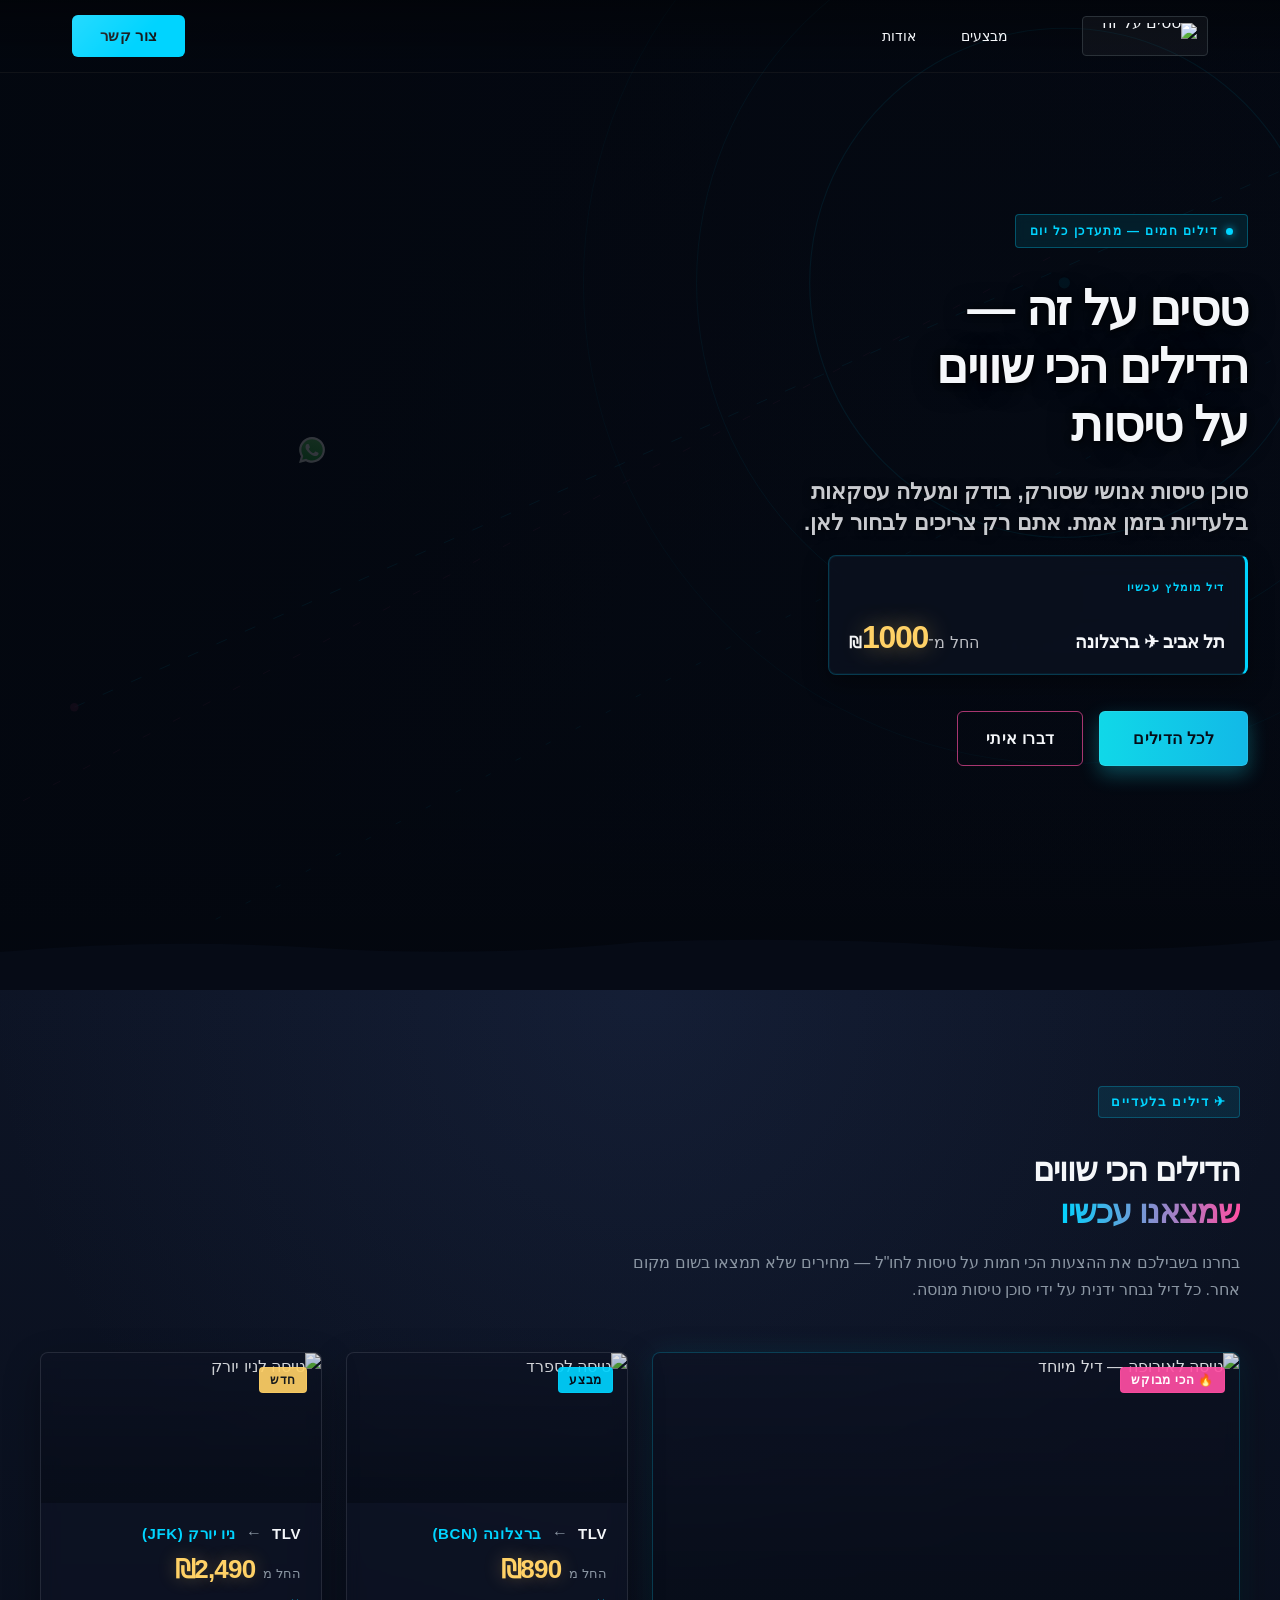
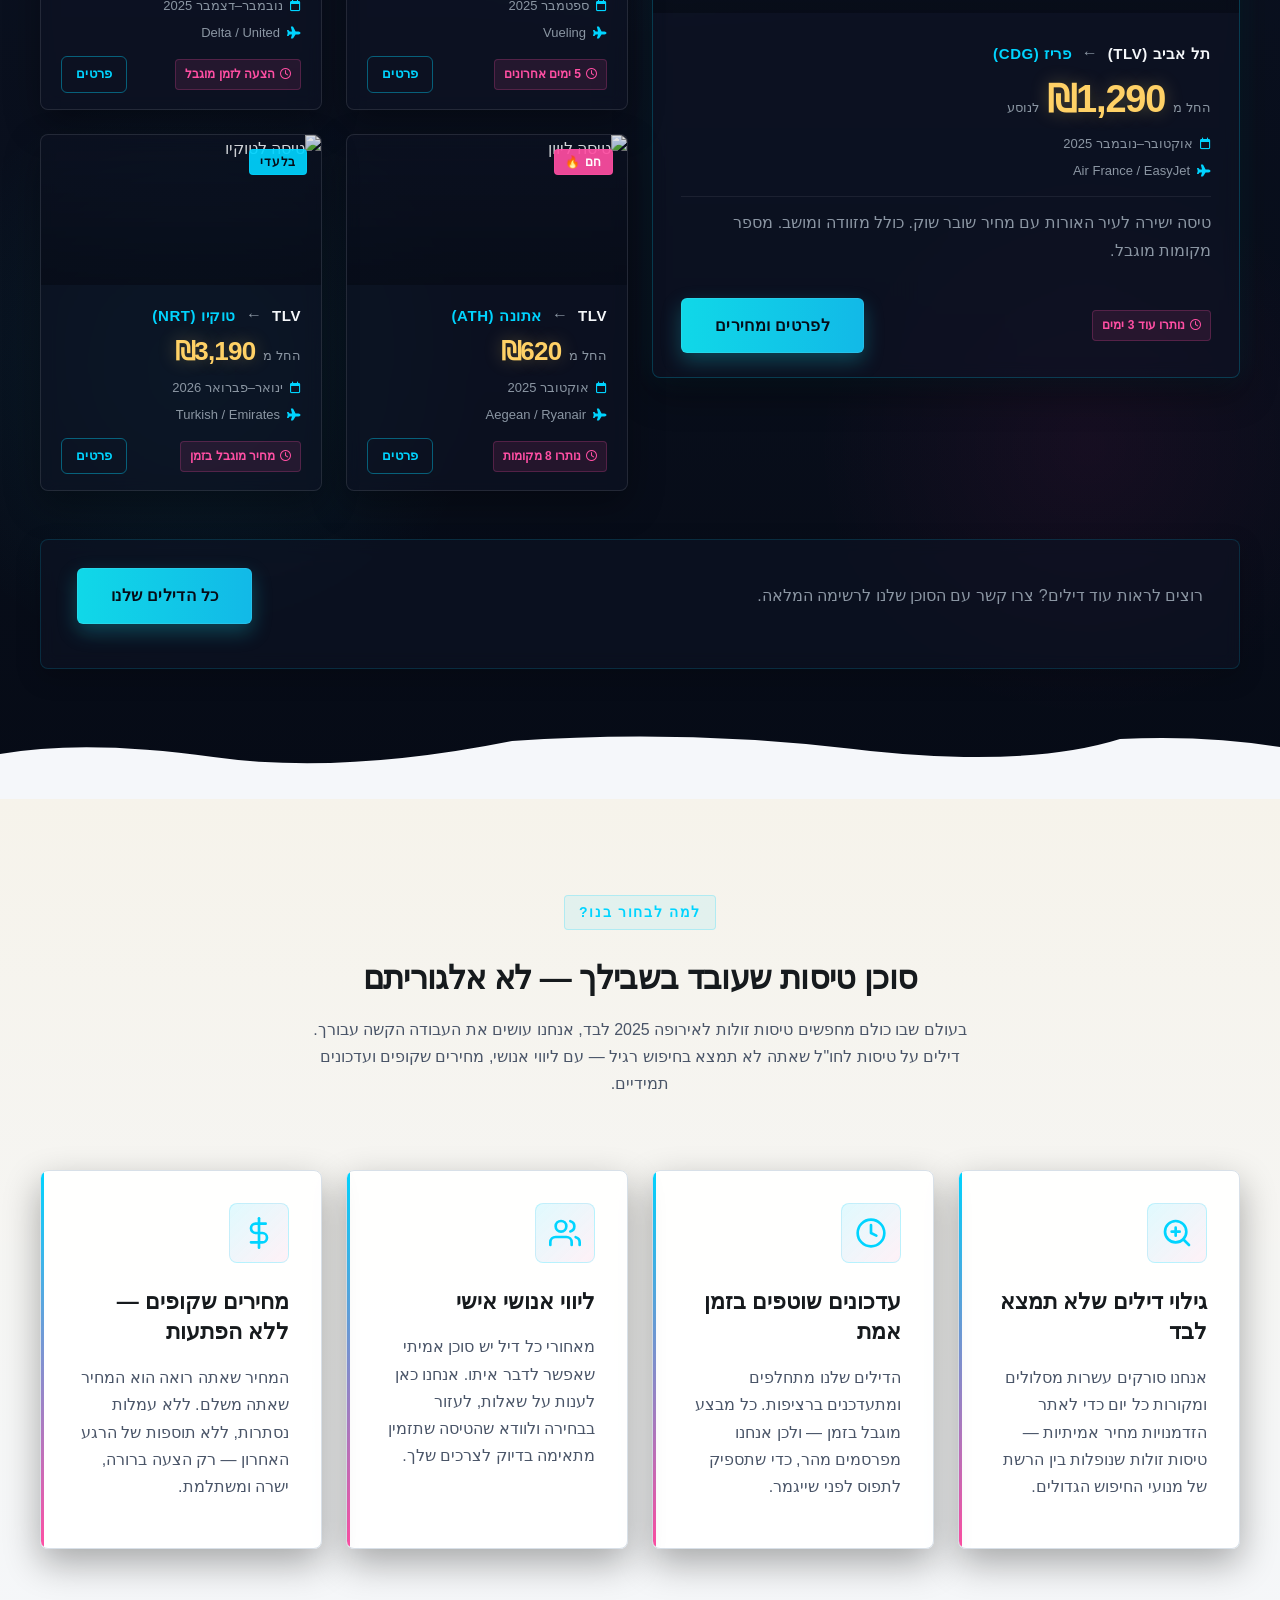
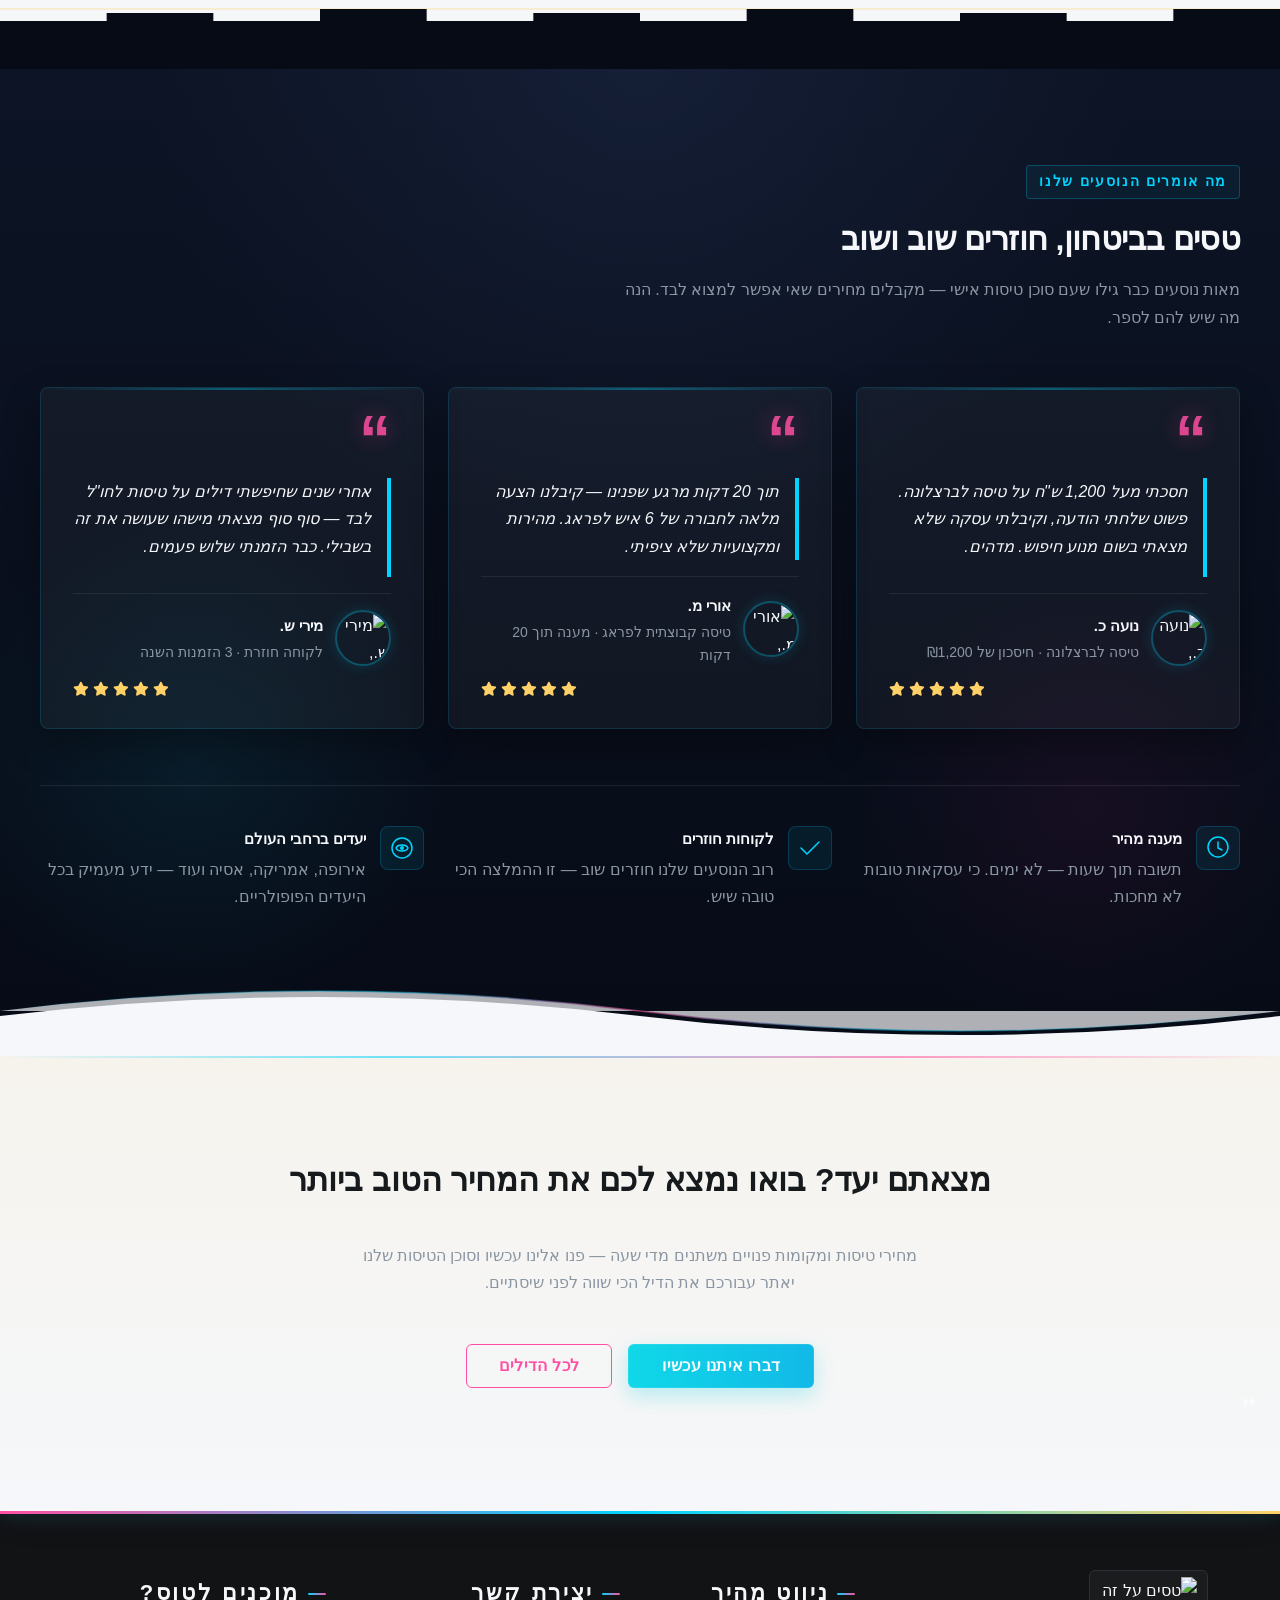
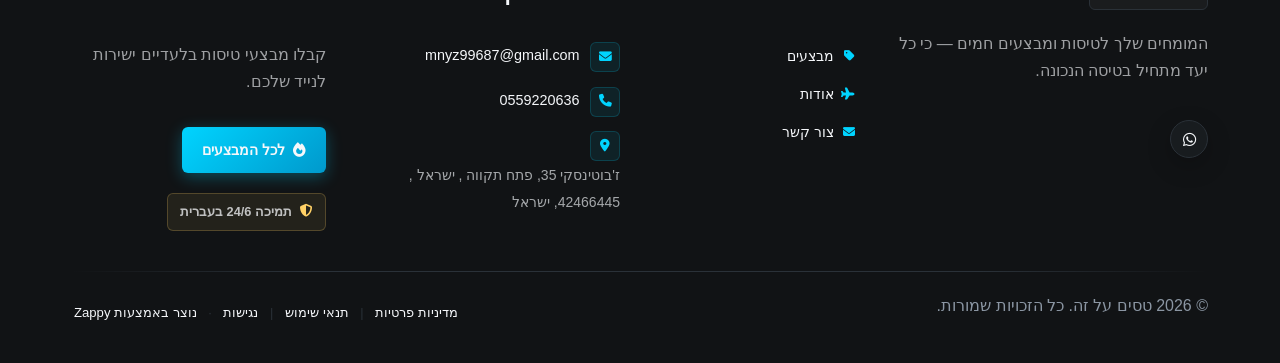
==== commit a77ed56b: "Background sync: Progressive GitHub Sync" ====
--- a/public/index.html
+++ b/public/index.html
@@ -210,27 +210,27 @@
 })();
 </script>
 <!-- End Zappy Analytics -->
-    <meta property="og:title" content="סוכן טיסות — טסים על זה">
-  <meta property="og:description" content="מחפשים טיסות זולות לחו״ל במחירים שלא תמצאו בשום מקום אחר? סוכן הטיסות טסים על זה מביא לכם מדי יום מבצעים בלעדיים לאירופה ולכל העולם. הזדמנויות שנגמרות מהר — היכנסו עכשיו!">
-  <meta property="og:type" content="website">
-  <meta property="og:locale" content="he_IL">
-  
-  <meta name="twitter:card" content="summary_large_image">
-  <meta name="twitter:title" content="סוכן טיסות — טסים על זה">
-  <meta name="twitter:description" content="מחפשים טיסות זולות לחו״ל במחירים שלא תמצאו בשום מקום אחר? סוכן הטיסות טסים על זה מביא לכם מדי יום מבצעים בלעדיים לאירופה ולכל העולם. הזדמנויות שנגמרות מהר — היכנסו עכשיו!">
-  
-  <link rel="stylesheet" href="https://cdnjs.cloudflare.com/ajax/libs/font-awesome/6.4.0/css/all.min.css">
+    <meta property="og:title" content="סוכן טיסות — טסים על זה" />
+  <meta property="og:description" content="מחפשים טיסות זולות לחו״ל במחירים שלא תמצאו בשום מקום אחר? סוכן הטיסות טסים על זה מביא לכם מדי יום מבצעים בלעדיים לאירופה ולכל העולם. הזדמנויות שנגמרות מהר — היכנסו עכשיו!" />
+  <meta property="og:type" content="website" />
+  <meta property="og:locale" content="he_IL" />
+  
+  <meta name="twitter:card" content="summary_large_image" />
+  <meta name="twitter:title" content="סוכן טיסות — טסים על זה" />
+  <meta name="twitter:description" content="מחפשים טיסות זולות לחו״ל במחירים שלא תמצאו בשום מקום אחר? סוכן הטיסות טסים על זה מביא לכם מדי יום מבצעים בלעדיים לאירופה ולכל העולם. הזדמנויות שנגמרות מהר — היכנסו עכשיו!" />
+  
+  <link rel="stylesheet" href="https://cdnjs.cloudflare.com/ajax/libs/font-awesome/6.4.0/css/all.min.css" />
 
     <!-- Favicons -->
-    <link rel="icon" type="image/x-icon" href="/assets/favicon.ico">
-    <link rel="icon" type="image/png" sizes="16x16" href="/assets/favicon-16x16.png">
-    <link rel="icon" type="image/png" sizes="32x32" href="/assets/favicon-32x32.png">
-    <link rel="icon" type="image/png" sizes="48x48" href="/assets/favicon-48x48.png">
-    <link rel="icon" type="image/png" sizes="192x192" href="/assets/favicon-192x192.png">
-    <link rel="icon" type="image/png" sizes="512x512" href="/assets/favicon-512x512.png">
-    <link rel="apple-touch-icon" href="/assets/apple-touch-icon.png">
+    <link rel="icon" type="image/x-icon" href="/assets/favicon.ico" />
+    <link rel="icon" type="image/png" sizes="16x16" href="/assets/favicon-16x16.png" />
+    <link rel="icon" type="image/png" sizes="32x32" href="/assets/favicon-32x32.png" />
+    <link rel="icon" type="image/png" sizes="48x48" href="/assets/favicon-48x48.png" />
+    <link rel="icon" type="image/png" sizes="192x192" href="/assets/favicon-192x192.png" />
+    <link rel="icon" type="image/png" sizes="512x512" href="/assets/favicon-512x512.png" />
+    <link rel="apple-touch-icon" href="/assets/apple-touch-icon.png" />
     <!-- Cookie Consent -->
-    <link rel="stylesheet" href="https://cdn.jsdelivr.net/npm/vanilla-cookieconsent@3/dist/cookieconsent.css">
+    <link rel="stylesheet" href="https://cdn.jsdelivr.net/npm/vanilla-cookieconsent@3/dist/cookieconsent.css" />
     <script src="https://cdn.jsdelivr.net/npm/vanilla-cookieconsent@3/dist/cookieconsent.umd.js"></script>
     <!-- Mickidum Accessibility Toolbar -->
     <script src="https://cdn.jsdelivr.net/gh/mickidum/acc_toolbar/acctoolbar/acctoolbar.min.js"></script>
@@ -318,23 +318,23 @@
   <nav class="navbar" dir="rtl">
   <button class="mobile-toggle" id="mobileToggle" aria-label="Menu">
     <svg class="hamburger-icon" width="24" height="24" viewBox="0 0 24 24" fill="none">
-      <path d="M3 12h18M3 6h18M3 18h18" stroke="currentColor" stroke-width="2" stroke-linecap="round"></path>
+      <path d="M3 12h18M3 6h18M3 18h18" stroke="currentColor" stroke-width="2" stroke-linecap="round"/>
     </svg>
     <svg class="close-icon" width="24" height="24" viewBox="0 0 24 24" fill="none" style="display: none;">
-      <path d="M18 6L6 18M6 6l12 12" stroke="currentColor" stroke-width="2" stroke-linecap="round"></path>
+      <path d="M18 6L6 18M6 6l12 12" stroke="currentColor" stroke-width="2" stroke-linecap="round"/>
     </svg>
   </button>
 
   <button class="phone-header-btn" data-phone="0559220636" aria-label="Call">
     <svg width="20" height="20" viewBox="0 0 24 24" fill="currentColor">
-      <path d="M22 16.92v3a2 2 0 0 1-2.18 2 19.79 19.79 0 0 1-8.63-3.07 19.5 19.5 0 0 1-6-6 19.79 19.79 0 0 1-3.07-8.67A2 2 0 0 1 4.11 2h3a2 2 0 0 1 2 1.72 12.84 12.84 0 0 0 .7 2.81 2 2 0 0 1-.45 2.11L8.09 9.91a16 16 0 0 0 6 6l1.27-1.27a2 2 0 0 1 2.11-.45 12.84 12.84 0 0 0 2.81.7A2 2 0 0 1 22 16.92z"></path>
+      <path d="M22 16.92v3a2 2 0 0 1-2.18 2 19.79 19.79 0 0 1-8.63-3.07 19.5 19.5 0 0 1-6-6 19.79 19.79 0 0 1-3.07-8.67A2 2 0 0 1 4.11 2h3a2 2 0 0 1 2 1.72 12.84 12.84 0 0 0 .7 2.81 2 2 0 0 1-.45 2.11L8.09 9.91a16 16 0 0 0 6 6l1.27-1.27a2 2 0 0 1 2.11-.45 12.84 12.84 0 0 0 2.81.7A2 2 0 0 1 22 16.92z"/>
     </svg>
   </button>
 
   <div class="nav-container">
     <div class="nav-right-group"><div class="nav-brand">
       <a href="/" class="logo-link">
-        <img class="logo" data-placeholder="logo" data-context="business logo" width="160" height="40" src="/assets/business-logo.webp" alt="טסים על זה">
+        <img class="logo" data-placeholder="logo" data-context="business logo" width="160" height="40" src="/assets/business-logo.webp" alt="טסים על זה" />
       </a>
     </div><ul class="nav-menu" id="navMenu"><li><a href="/deals">מבצעים</a></li><li><a href="/about">אודות</a></li></ul></div>
 
@@ -778,7 +778,7 @@
     <section class="index-hero-section" data-layout-spec="בית-hero" dir="rtl" data-hero-type="fullscreen-scrim" id="zappy-section-0">
   <!-- Background Image Layer -->
   <div class="index-hero-bg">
-    <div data-zappy-zoom-wrapper="true" data-element-id="img-1774384534097-i1pjawa3t" data-element-type="image" data-zappy-zoom-wrapper-width-mode="full" style="position: absolute !important; top: 0px !important; left: 0px !important; width: 100% !important; height: 100% !important; max-width: none !important; margin-left: 0px !important; margin-right: 0px !important; display: block !important; z-index: 1 !important; overflow: hidden !important;" data-zappy-zoom-clip="true" data-zappy-wrapper-margins-applied="true"><img data-hero-bg="true" data-placeholder="index-hero-image-1" data-context="Cinematic night runway scene at a major international airport. A wide-body commercial aircraft (Boeing or Airbus) taxiing or parked on a dramatic rain-wet tarmac reflecting blue and amber runway lights. The scene features bokeh runway lighting stretching into the distance, control tower silhouettes, and a deep navy-to-black sky with subtle route-line light trails. Atmosphere is premium, moody, and high-contrast — like a movie still. Colors: deep navy, electric cyan glow, amber bokeh. Ultra-realistic photography style." width="1920" height="1080" src="/assets/site-index-hero-image-1.webp" alt="מסלול נמל תעופה בלילה עם תאורת ראנוויי קינמטית" data-hero-background="true" data-element-type="image" data-element-id="img-1774384534097-i1pjawa3t" class="zappy-editable-image" style="object-position: 70% 57%; margin: 0px !important; position: absolute !important; left: -259.758% !important; top: 0% !important; width: 471.082% !important; height: 100% !important; max-width: none !important; max-height: none !important; display: block !important; object-fit: cover !important;" data-zappy-zoom="1" data-resize-handler-attached="true"></div>
+    <div data-zappy-zoom-wrapper="true" data-element-id="img-1774384534097-i1pjawa3t" data-element-type="image" data-zappy-zoom-wrapper-width-mode="full" style="position: absolute !important; top: 0px !important; left: 0px !important; width: 100% !important; height: 100% !important; max-width: none !important; margin-left: 0px !important; margin-right: 0px !important; display: block !important; z-index: 1 !important; overflow: hidden !important;" data-zappy-zoom-clip="true" data-zappy-wrapper-margins-applied="true"><img data-hero-bg="true" data-placeholder="index-hero-image-1" data-context="Cinematic night runway scene at a major international airport. A wide-body commercial aircraft (Boeing or Airbus) taxiing or parked on a dramatic rain-wet tarmac reflecting blue and amber runway lights. The scene features bokeh runway lighting stretching into the distance, control tower silhouettes, and a deep navy-to-black sky with subtle route-line light trails. Atmosphere is premium, moody, and high-contrast — like a movie still. Colors: deep navy, electric cyan glow, amber bokeh. Ultra-realistic photography style." width="1920" height="1080" src="/assets/site-index-hero-image-1.webp" alt="מסלול נמל תעופה בלילה עם תאורת ראנוויי קינמטית" data-hero-background="true" data-element-type="image" data-element-id="img-1774384534097-i1pjawa3t" class="zappy-editable-image" style="object-position: 70% 57%; margin: 0px !important; position: absolute !important; left: -259.758% !important; top: 0% !important; width: 471.082% !important; height: 100% !important; max-width: none !important; max-height: none !important; display: block !important; object-fit: cover !important;" data-zappy-zoom="1" data-resize-handler-attached="true" /></div>
   </div>
 
   <!-- Scrim Overlay -->
@@ -787,15 +787,15 @@
   <!-- Route-line texture overlay -->
   <div class="index-hero-texture" aria-hidden="true">
     <svg data-no-icon-edit="true" aria-hidden="true" viewBox="0 0 1200 700" preserveAspectRatio="xMidYMid slice" xmlns="http://www.w3.org/2000/svg" style="width:100%;height:100%;opacity:0.07;">
-      <circle cx="900" cy="200" r="180" fill="none" stroke="#00D4FF" stroke-width="0.8"></circle>
-      <circle cx="900" cy="200" r="260" fill="none" stroke="#00D4FF" stroke-width="0.5"></circle>
-      <circle cx="900" cy="200" r="340" fill="none" stroke="#00D4FF" stroke-width="0.3"></circle>
-      <line x1="200" y1="500" x2="1100" y2="100" stroke="#00D4FF" stroke-width="0.6" stroke-dasharray="8 14"></line>
-      <line x1="100" y1="600" x2="950" y2="150" stroke="#FF4FA3" stroke-width="0.4" stroke-dasharray="6 18"></line>
-      <line x1="300" y1="650" x2="1150" y2="200" stroke="#00D4FF" stroke-width="0.5" stroke-dasharray="4 20"></line>
-      <circle cx="900" cy="200" r="4" fill="#00D4FF" opacity="0.9"></circle>
-      <circle cx="200" cy="500" r="3" fill="#FF4FA3" opacity="0.7"></circle>
-      <circle cx="100" cy="600" r="3" fill="#00D4FF" opacity="0.6"></circle>
+      <circle cx="900" cy="200" r="180" fill="none" stroke="#00D4FF" stroke-width="0.8"/>
+      <circle cx="900" cy="200" r="260" fill="none" stroke="#00D4FF" stroke-width="0.5"/>
+      <circle cx="900" cy="200" r="340" fill="none" stroke="#00D4FF" stroke-width="0.3"/>
+      <line x1="200" y1="500" x2="1100" y2="100" stroke="#00D4FF" stroke-width="0.6" stroke-dasharray="8 14"/>
+      <line x1="100" y1="600" x2="950" y2="150" stroke="#FF4FA3" stroke-width="0.4" stroke-dasharray="6 18"/>
+      <line x1="300" y1="650" x2="1150" y2="200" stroke="#00D4FF" stroke-width="0.5" stroke-dasharray="4 20"/>
+      <circle cx="900" cy="200" r="4" fill="#00D4FF" opacity="0.9"/>
+      <circle cx="200" cy="500" r="3" fill="#FF4FA3" opacity="0.7"/>
+      <circle cx="100" cy="600" r="3" fill="#00D4FF" opacity="0.6"/>
     </svg>
   </div>
 
@@ -806,21 +806,21 @@
       <!-- Urgency badge -->
       <div class="index-hero-urgency">
         <span class="index-hero-urgency-dot" aria-hidden="true"></span>
-        <span style="">דילים חמים — מתעדכן כל יום</span>
+        <span style>דילים חמים — מתעדכן כל יום</span>
       </div>
 
       <!-- Main Headline -->
-      <h1 class="index-hero-h1">טסים על זה —<br>הדילים הכי שווים<br>על טיסות</h1>
+      <h1 class="index-hero-h1">טסים על זה —<br />הדילים הכי שווים<br />על טיסות</h1>
 
       <!-- Supporting subtitle -->
-      <h3 class="index-hero-subtitle" style="">סוכן טיסות אנושי שסורק, בודק ומעלה עסקאות בלעדיות בזמן אמת. אתם רק צריכים לבחור לאן.</h3>
+      <h3 class="index-hero-subtitle" style>סוכן טיסות אנושי שסורק, בודק ומעלה עסקאות בלעדיות בזמן אמת. אתם רק צריכים לבחור לאן.</h3>
 
       <!-- Featured fare line -->
       <div class="index-hero-fare">
         <p><span class="index-hero-fare-label">דיל מומלץ עכשיו</span>
         </p><div class="index-hero-fare-route">
           <span class="index-hero-fare-city">תל אביב ✈ ברצלונה</span>
-          <span class="index-hero-fare-price">החל מ־<strong>₪<span class="index-hero-fare-number" style="">1000</span></strong></span>
+          <span class="index-hero-fare-price">החל מ־<strong>₪<span class="index-hero-fare-number" style>1000</span></strong></span>
         </div>
       </div>
 
@@ -837,22 +837,22 @@
   <div class="index-hero-divider-wrapper">
     <svg data-no-icon-edit="true" aria-hidden="true" viewBox="0 0 1440 90" preserveAspectRatio="none" xmlns="http://www.w3.org/2000/svg">
       <!-- Cyan runway streaks -->
-      <line x1="0" y1="72" x2="400" y2="68" stroke="rgba(0,212,255,0.18)" stroke-width="1"></line>
-      <line x1="0" y1="78" x2="600" y2="74" stroke="rgba(0,212,255,0.10)" stroke-width="0.5"></line>
-      <line x1="1440" y1="70" x2="1000" y2="66" stroke="rgba(0,212,255,0.14)" stroke-width="0.8"></line>
+      <line x1="0" y1="72" x2="400" y2="68" stroke="rgba(0,212,255,0.18)" stroke-width="1"/>
+      <line x1="0" y1="78" x2="600" y2="74" stroke="rgba(0,212,255,0.10)" stroke-width="0.5"/>
+      <line x1="1440" y1="70" x2="1000" y2="66" stroke="rgba(0,212,255,0.14)" stroke-width="0.8"/>
       <!-- Angled gradient fade shape filling bottom -->
-      <path d="M0,90 L0,52 Q180,38 360,48 T720,42 Q900,36 1080,46 T1440,40 L1440,90 Z" fill="#060B16"></path>
+      <path d="M0,90 L0,52 Q180,38 360,48 T720,42 Q900,36 1080,46 T1440,40 L1440,90 Z" fill="#060B16"/>
     </svg>
   </div>
-<div class="zappy-icon-alignment-wrapper" style="display: flex; width: 100%; justify-content: center;"><a href="https://wa.me/972559220636" data-zappy-click-action="link" target="_blank" rel="noopener noreferrer" style="text-decoration: none; color: inherit; display: contents;"><svg xmlns="http://www.w3.org/2000/svg" aria-hidden="true" role="img" width="26" height="26" viewBox="0 0 256 258" data-icon="logos:whatsapp-icon" data-iconify="logos:whatsapp-icon" data-element-type="icon" data-element-id="icon-1774384669723-01rbo8q81" data-icon-type="iconify" data-size-adjusted="true" style="width: 26px !important; height: 26px !important; display: inline-block; vertical-align: -0.125em; color: rgb(0, 212, 255); cursor: pointer;" class="iconify iconify--logos" data-zappy-click-action="link"><defs><linearGradient id="IconifyId19d2191583258f0710" x1="50%" x2="50%" y1="100%" y2="0%"><stop offset="0%" stop-color="#1FAF38"></stop><stop offset="100%" stop-color="#60D669"></stop></linearGradient><linearGradient id="IconifyId19d2191583258f0711" x1="50%" x2="50%" y1="100%" y2="0%"><stop offset="0%" stop-color="#F9F9F9"></stop><stop offset="100%" stop-color="#FFF"></stop></linearGradient></defs><path fill="url(#IconifyId19d2191583258f0710)" d="M5.463 127.456c-.006 21.677 5.658 42.843 16.428 61.499L4.433 252.697l65.232-17.104a123 123 0 0 0 58.8 14.97h.054c67.815 0 123.018-55.183 123.047-123.01c.013-32.867-12.775-63.773-36.009-87.025c-23.23-23.25-54.125-36.061-87.043-36.076c-67.823 0-123.022 55.18-123.05 123.004"></path><path fill="url(#IconifyId19d2191583258f0711)" d="M1.07 127.416c-.007 22.457 5.86 44.38 17.014 63.704L0 257.147l67.571-17.717c18.618 10.151 39.58 15.503 60.91 15.511h.055c70.248 0 127.434-57.168 127.464-127.423c.012-34.048-13.236-66.065-37.3-90.15C194.633 13.286 162.633.014 128.536 0C58.276 0 1.099 57.16 1.071 127.416m40.24 60.376l-2.523-4.005c-10.606-16.864-16.204-36.352-16.196-56.363C22.614 69.029 70.138 21.52 128.576 21.52c28.3.012 54.896 11.044 74.9 31.06c20.003 20.018 31.01 46.628 31.003 74.93c-.026 58.395-47.551 105.91-105.943 105.91h-.042c-19.013-.01-37.66-5.116-53.922-14.765l-3.87-2.295l-40.098 10.513z"></path><path fill="#FFF" d="M96.678 74.148c-2.386-5.303-4.897-5.41-7.166-5.503c-1.858-.08-3.982-.074-6.104-.074c-2.124 0-5.575.799-8.492 3.984c-2.92 3.188-11.148 10.892-11.148 26.561s11.413 30.813 13.004 32.94c1.593 2.123 22.033 35.307 54.405 48.073c26.904 10.609 32.379 8.499 38.218 7.967c5.84-.53 18.844-7.702 21.497-15.139c2.655-7.436 2.655-13.81 1.859-15.142c-.796-1.327-2.92-2.124-6.105-3.716s-18.844-9.298-21.763-10.361c-2.92-1.062-5.043-1.592-7.167 1.597c-2.124 3.184-8.223 10.356-10.082 12.48c-1.857 2.129-3.716 2.394-6.9.801c-3.187-1.598-13.444-4.957-25.613-15.806c-9.468-8.442-15.86-18.867-17.718-22.056c-1.858-3.184-.199-4.91 1.398-6.497c1.431-1.427 3.186-3.719 4.78-5.578c1.588-1.86 2.118-3.187 3.18-5.311c1.063-2.126.531-3.986-.264-5.579c-.798-1.593-6.987-17.343-9.819-23.64"></path></svg></a></div></section>
-
-<section class="index-showcase-section" data-layout-spec="בית-showcase" dir="rtl" id="zappy-section-1"><svg xmlns="http://www.w3.org/2000/svg" aria-hidden="true" role="img" width="26" height="26" viewBox="0 0 256 258" data-icon="logos:whatsapp-icon" data-iconify="logos:whatsapp-icon" data-element-type="icon" data-element-id="icon-1774385043913-eib7vzybx" data-icon-type="iconify" data-size-adjusted="true" style="width: 26px !important; height: 26px !important; display: inline-block; vertical-align: -0.125em; color: rgb(255, 255, 255); cursor: pointer;" class="iconify iconify--logos" data-zappy-click-action="link"><defs><linearGradient id="IconifyId19d21970768aa18670" x1="50%" x2="50%" y1="100%" y2="0%"><stop offset="0%" stop-color="#1FAF38"></stop><stop offset="100%" stop-color="#60D669"></stop></linearGradient><linearGradient id="IconifyId19d21970768aa18671" x1="50%" x2="50%" y1="100%" y2="0%"><stop offset="0%" stop-color="#F9F9F9"></stop><stop offset="100%" stop-color="#FFF"></stop></linearGradient></defs><path fill="url(#IconifyId19d21970768aa18670)" d="M5.463 127.456c-.006 21.677 5.658 42.843 16.428 61.499L4.433 252.697l65.232-17.104a123 123 0 0 0 58.8 14.97h.054c67.815 0 123.018-55.183 123.047-123.01c.013-32.867-12.775-63.773-36.009-87.025c-23.23-23.25-54.125-36.061-87.043-36.076c-67.823 0-123.022 55.18-123.05 123.004"></path><path fill="url(#IconifyId19d21970768aa18671)" d="M1.07 127.416c-.007 22.457 5.86 44.38 17.014 63.704L0 257.147l67.571-17.717c18.618 10.151 39.58 15.503 60.91 15.511h.055c70.248 0 127.434-57.168 127.464-127.423c.012-34.048-13.236-66.065-37.3-90.15C194.633 13.286 162.633.014 128.536 0C58.276 0 1.099 57.16 1.071 127.416m40.24 60.376l-2.523-4.005c-10.606-16.864-16.204-36.352-16.196-56.363C22.614 69.029 70.138 21.52 128.576 21.52c28.3.012 54.896 11.044 74.9 31.06c20.003 20.018 31.01 46.628 31.003 74.93c-.026 58.395-47.551 105.91-105.943 105.91h-.042c-19.013-.01-37.66-5.116-53.922-14.765l-3.87-2.295l-40.098 10.513z"></path><path fill="#FFF" d="M96.678 74.148c-2.386-5.303-4.897-5.41-7.166-5.503c-1.858-.08-3.982-.074-6.104-.074c-2.124 0-5.575.799-8.492 3.984c-2.92 3.188-11.148 10.892-11.148 26.561s11.413 30.813 13.004 32.94c1.593 2.123 22.033 35.307 54.405 48.073c26.904 10.609 32.379 8.499 38.218 7.967c5.84-.53 18.844-7.702 21.497-15.139c2.655-7.436 2.655-13.81 1.859-15.142c-.796-1.327-2.92-2.124-6.105-3.716s-18.844-9.298-21.763-10.361c-2.92-1.062-5.043-1.592-7.167 1.597c-2.124 3.184-8.223 10.356-10.082 12.48c-1.857 2.129-3.716 2.394-6.9.801c-3.187-1.598-13.444-4.957-25.613-15.806c-9.468-8.442-15.86-18.867-17.718-22.056c-1.858-3.184-.199-4.91 1.398-6.497c1.431-1.427 3.186-3.719 4.78-5.578c1.588-1.86 2.118-3.187 3.18-5.311c1.063-2.126.531-3.986-.264-5.579c-.798-1.593-6.987-17.343-9.819-23.64"></path></svg><div class="zappy-icon-alignment-wrapper" style="display: flex; width: 100%; justify-content: flex-start;"><svg xmlns="http://www.w3.org/2000/svg" aria-hidden="true" role="img" width="24" height="24" viewBox="0 0 256 258" data-icon="logos:whatsapp-icon" data-iconify="logos:whatsapp-icon" data-element-type="icon" data-element-id="icon-1774384297643-swi6va8wu" data-icon-type="iconify" data-size-adjusted="true" style="display: inline-block; vertical-align: -0.125em; color: rgb(255, 255, 255); width: 24px; height: 24px;" class="iconify iconify--logos"><defs><linearGradient id="IconifyId19d218bac6137d6920" x1="50%" x2="50%" y1="100%" y2="0%"><stop offset="0%" stop-color="#1FAF38"></stop><stop offset="100%" stop-color="#60D669"></stop></linearGradient><linearGradient id="IconifyId19d218bac6137d6921" x1="50%" x2="50%" y1="100%" y2="0%"><stop offset="0%" stop-color="#F9F9F9"></stop><stop offset="100%" stop-color="#FFF"></stop></linearGradient></defs><path fill="url(#IconifyId19d218bac6137d6920)" d="M5.463 127.456c-.006 21.677 5.658 42.843 16.428 61.499L4.433 252.697l65.232-17.104a123 123 0 0 0 58.8 14.97h.054c67.815 0 123.018-55.183 123.047-123.01c.013-32.867-12.775-63.773-36.009-87.025c-23.23-23.25-54.125-36.061-87.043-36.076c-67.823 0-123.022 55.18-123.05 123.004"></path><path fill="url(#IconifyId19d218bac6137d6921)" d="M1.07 127.416c-.007 22.457 5.86 44.38 17.014 63.704L0 257.147l67.571-17.717c18.618 10.151 39.58 15.503 60.91 15.511h.055c70.248 0 127.434-57.168 127.464-127.423c.012-34.048-13.236-66.065-37.3-90.15C194.633 13.286 162.633.014 128.536 0C58.276 0 1.099 57.16 1.071 127.416m40.24 60.376l-2.523-4.005c-10.606-16.864-16.204-36.352-16.196-56.363C22.614 69.029 70.138 21.52 128.576 21.52c28.3.012 54.896 11.044 74.9 31.06c20.003 20.018 31.01 46.628 31.003 74.93c-.026 58.395-47.551 105.91-105.943 105.91h-.042c-19.013-.01-37.66-5.116-53.922-14.765l-3.87-2.295l-40.098 10.513z"></path><path fill="#FFF" d="M96.678 74.148c-2.386-5.303-4.897-5.41-7.166-5.503c-1.858-.08-3.982-.074-6.104-.074c-2.124 0-5.575.799-8.492 3.984c-2.92 3.188-11.148 10.892-11.148 26.561s11.413 30.813 13.004 32.94c1.593 2.123 22.033 35.307 54.405 48.073c26.904 10.609 32.379 8.499 38.218 7.967c5.84-.53 18.844-7.702 21.497-15.139c2.655-7.436 2.655-13.81 1.859-15.142c-.796-1.327-2.92-2.124-6.105-3.716s-18.844-9.298-21.763-10.361c-2.92-1.062-5.043-1.592-7.167 1.597c-2.124 3.184-8.223 10.356-10.082 12.48c-1.857 2.129-3.716 2.394-6.9.801c-3.187-1.598-13.444-4.957-25.613-15.806c-9.468-8.442-15.86-18.867-17.718-22.056c-1.858-3.184-.199-4.91 1.398-6.497c1.431-1.427 3.186-3.719 4.78-5.578c1.588-1.86 2.118-3.187 3.18-5.311c1.063-2.126.531-3.986-.264-5.579c-.798-1.593-6.987-17.343-9.819-23.64"></path></svg></div>
+<div class="zappy-icon-alignment-wrapper" style="display: flex; width: 100%; justify-content: center;"><a href="https://wa.me/972559220636" data-zappy-click-action="link" target="_blank" rel="noopener noreferrer" style="text-decoration: none; color: inherit; display: contents;"><svg xmlns="http://www.w3.org/2000/svg" aria-hidden="true" role="img" width="26" height="26" viewBox="0 0 256 258" data-icon="logos:whatsapp-icon" data-iconify="logos:whatsapp-icon" data-element-type="icon" data-element-id="icon-1774384669723-01rbo8q81" data-icon-type="iconify" data-size-adjusted="true" style="width: 26px !important; height: 26px !important; display: inline-block; vertical-align: -0.125em; color: rgb(0, 212, 255); cursor: pointer;" class="iconify iconify--logos" data-zappy-click-action="link"><defs><linearGradient id="IconifyId19d2191583258f0710" x1="50%" x2="50%" y1="100%" y2="0%"><stop offset="0%" stop-color="#1FAF38"/><stop offset="100%" stop-color="#60D669"/></linearGradient><linearGradient id="IconifyId19d2191583258f0711" x1="50%" x2="50%" y1="100%" y2="0%"><stop offset="0%" stop-color="#F9F9F9"/><stop offset="100%" stop-color="#FFF"/></linearGradient></defs><path fill="url(#IconifyId19d2191583258f0710)" d="M5.463 127.456c-.006 21.677 5.658 42.843 16.428 61.499L4.433 252.697l65.232-17.104a123 123 0 0 0 58.8 14.97h.054c67.815 0 123.018-55.183 123.047-123.01c.013-32.867-12.775-63.773-36.009-87.025c-23.23-23.25-54.125-36.061-87.043-36.076c-67.823 0-123.022 55.18-123.05 123.004"/><path fill="url(#IconifyId19d2191583258f0711)" d="M1.07 127.416c-.007 22.457 5.86 44.38 17.014 63.704L0 257.147l67.571-17.717c18.618 10.151 39.58 15.503 60.91 15.511h.055c70.248 0 127.434-57.168 127.464-127.423c.012-34.048-13.236-66.065-37.3-90.15C194.633 13.286 162.633.014 128.536 0C58.276 0 1.099 57.16 1.071 127.416m40.24 60.376l-2.523-4.005c-10.606-16.864-16.204-36.352-16.196-56.363C22.614 69.029 70.138 21.52 128.576 21.52c28.3.012 54.896 11.044 74.9 31.06c20.003 20.018 31.01 46.628 31.003 74.93c-.026 58.395-47.551 105.91-105.943 105.91h-.042c-19.013-.01-37.66-5.116-53.922-14.765l-3.87-2.295l-40.098 10.513z"/><path fill="#FFF" d="M96.678 74.148c-2.386-5.303-4.897-5.41-7.166-5.503c-1.858-.08-3.982-.074-6.104-.074c-2.124 0-5.575.799-8.492 3.984c-2.92 3.188-11.148 10.892-11.148 26.561s11.413 30.813 13.004 32.94c1.593 2.123 22.033 35.307 54.405 48.073c26.904 10.609 32.379 8.499 38.218 7.967c5.84-.53 18.844-7.702 21.497-15.139c2.655-7.436 2.655-13.81 1.859-15.142c-.796-1.327-2.92-2.124-6.105-3.716s-18.844-9.298-21.763-10.361c-2.92-1.062-5.043-1.592-7.167 1.597c-2.124 3.184-8.223 10.356-10.082 12.48c-1.857 2.129-3.716 2.394-6.9.801c-3.187-1.598-13.444-4.957-25.613-15.806c-9.468-8.442-15.86-18.867-17.718-22.056c-1.858-3.184-.199-4.91 1.398-6.497c1.431-1.427 3.186-3.719 4.78-5.578c1.588-1.86 2.118-3.187 3.18-5.311c1.063-2.126.531-3.986-.264-5.579c-.798-1.593-6.987-17.343-9.819-23.64"/></svg></a></div></section>
+
+<section class="index-showcase-section" data-layout-spec="בית-showcase" dir="rtl" id="zappy-section-1"><div class="zappy-icon-alignment-wrapper" style="display: flex; width: 100%; justify-content: flex-start;"></div>
   <div class="showcase-container">
     <!-- Section Header -->
     <div class="showcase-header">
       <div class="showcase-header-text">
         <p><span class="showcase-eyebrow">✈ דילים בלעדיים</span>
-        </p><h2 class="showcase-title">הדילים הכי שווים<br><span class="showcase-title-accent">שמצאנו עכשיו</span></h2>
+        </p><h2 class="showcase-title">הדילים הכי שווים<br /><span class="showcase-title-accent">שמצאנו עכשיו</span></h2>
         <p class="showcase-subtitle">בחרנו בשבילכם את ההצעות הכי חמות על טיסות לחו"ל — מחירים שלא תמצאו בשום מקום אחר. כל דיל נבחר ידנית על ידי סוכן טיסות מנוסה.</p>
       </div>
     </div>
@@ -863,7 +863,7 @@
       <!-- Featured Deal Card -->
       <article class="deal-card deal-card--featured" data-grid-item-index="0">
         <div class="deal-card__image-wrap">
-          <img data-placeholder="index-showcase-image-1" data-context="Aerial view of a stunning European city at dusk — Paris or Rome — with glowing city lights and an airplane silhouette in the sky, cinematic dark blue tones, premium travel photography" width="600" height="400" src="/assets/site-index-showcase-image-1.webp" alt="טיסה לאירופה — דיל מיוחד" class="deal-card__image zappy-editable-image" data-element-type="image" data-element-id="img-1774384297646-blh8sdjqe" data-original-position="static" style="position: relative;" data-resize-handler-attached="true">
+          <img data-placeholder="index-showcase-image-1" data-context="Aerial view of a stunning European city at dusk — Paris or Rome — with glowing city lights and an airplane silhouette in the sky, cinematic dark blue tones, premium travel photography" width="600" height="400" src="/assets/site-index-showcase-image-1.webp" alt="טיסה לאירופה — דיל מיוחד" class="deal-card__image zappy-editable-image" data-element-type="image" data-element-id="img-1774384297646-blh8sdjqe" data-original-position="static" style="position: relative;" data-resize-handler-attached="true" />
           <div class="deal-card__image-overlay"></div>
           <p><span class="deal-chip deal-chip--hot">🔥 הכי מבוקש</span>
         </p></div>
@@ -896,7 +896,7 @@
         <!-- Secondary Deal 1 -->
         <article class="deal-card deal-card--secondary">
           <div class="deal-card__image-wrap deal-card__image-wrap--sm">
-            <img data-placeholder="index-showcase-image-2" data-context="Beautiful beach in Barcelona or Malaga Spain, turquoise Mediterranean sea, sunny summer day, travel destination photography" width="400" height="220" src="/assets/site-index-showcase-image-2.webp" alt="טיסה לספרד" class="deal-card__image zappy-editable-image" data-element-type="image" data-element-id="img-1774384297646-0517x5b2h" data-original-position="static" style="position: relative;" data-resize-handler-attached="true">
+            <img data-placeholder="index-showcase-image-2" data-context="Beautiful beach in Barcelona or Malaga Spain, turquoise Mediterranean sea, sunny summer day, travel destination photography" width="400" height="220" src="/assets/site-index-showcase-image-2.webp" alt="טיסה לספרד" class="deal-card__image zappy-editable-image" data-element-type="image" data-element-id="img-1774384297646-0517x5b2h" data-original-position="static" style="position: relative;" data-resize-handler-attached="true" />
             <div class="deal-card__image-overlay"></div>
             <p><span class="deal-chip deal-chip--sale">מבצע</span>
           </p></div>
@@ -924,7 +924,7 @@
         <!-- Secondary Deal 2 -->
         <article class="deal-card deal-card--secondary">
           <div class="deal-card__image-wrap deal-card__image-wrap--sm">
-            <img data-placeholder="index-showcase-image-3" data-context="New York City skyline at night with illuminated skyscrapers, Brooklyn Bridge, cinematic long-exposure photography, travel destination" width="400" height="220" src="/assets/site-index-showcase-image-3.webp" alt="טיסה לניו יורק" class="deal-card__image zappy-editable-image" data-element-type="image" data-element-id="img-1774384297646-c5iueqh0j" data-original-position="static" style="position: relative;" data-resize-handler-attached="true">
+            <img data-placeholder="index-showcase-image-3" data-context="New York City skyline at night with illuminated skyscrapers, Brooklyn Bridge, cinematic long-exposure photography, travel destination" width="400" height="220" src="/assets/site-index-showcase-image-3.webp" alt="טיסה לניו יורק" class="deal-card__image zappy-editable-image" data-element-type="image" data-element-id="img-1774384297646-c5iueqh0j" data-original-position="static" style="position: relative;" data-resize-handler-attached="true" />
             <div class="deal-card__image-overlay"></div>
             <p><span class="deal-chip deal-chip--new">חדש</span>
           </p></div>
@@ -952,7 +952,7 @@
         <!-- Secondary Deal 3 -->
         <article class="deal-card deal-card--secondary">
           <div class="deal-card__image-wrap deal-card__image-wrap--sm">
-            <img data-placeholder="index-showcase-image-4" data-context="Iconic Santorini Greece white buildings with blue domes overlooking the Aegean Sea, golden hour light, premium travel photography" width="400" height="220" src="/assets/site-index-showcase-image-4.webp" alt="טיסה ליוון" class="deal-card__image zappy-editable-image" data-element-type="image" data-element-id="img-1774384297646-4mwr1ae76" data-original-position="static" style="position: relative;" data-resize-handler-attached="true">
+            <img data-placeholder="index-showcase-image-4" data-context="Iconic Santorini Greece white buildings with blue domes overlooking the Aegean Sea, golden hour light, premium travel photography" width="400" height="220" src="/assets/site-index-showcase-image-4.webp" alt="טיסה ליוון" class="deal-card__image zappy-editable-image" data-element-type="image" data-element-id="img-1774384297646-4mwr1ae76" data-original-position="static" style="position: relative;" data-resize-handler-attached="true" />
             <div class="deal-card__image-overlay"></div>
             <p><span class="deal-chip deal-chip--hot">חם 🔥</span>
           </p></div>
@@ -980,7 +980,7 @@
         <!-- Secondary Deal 4 -->
         <article class="deal-card deal-card--secondary">
           <div class="deal-card__image-wrap deal-card__image-wrap--sm">
-            <img data-placeholder="index-showcase-image-5" data-context="Stunning view of Tokyo Japan at night with neon lights, Mount Fuji in background, cinematic travel photography, premium destination" width="400" height="220" src="/assets/site-index-showcase-image-5.webp" alt="טיסה לטוקיו" class="deal-card__image zappy-editable-image" data-element-type="image" data-element-id="img-1774384297646-lmodt2lkl" data-original-position="static" style="position: relative;" data-resize-handler-attached="true">
+            <img data-placeholder="index-showcase-image-5" data-context="Stunning view of Tokyo Japan at night with neon lights, Mount Fuji in background, cinematic travel photography, premium destination" width="400" height="220" src="/assets/site-index-showcase-image-5.webp" alt="טיסה לטוקיו" class="deal-card__image zappy-editable-image" data-element-type="image" data-element-id="img-1774384297646-lmodt2lkl" data-original-position="static" style="position: relative;" data-resize-handler-attached="true" />
             <div class="deal-card__image-overlay"></div>
             <p><span class="deal-chip deal-chip--sale">בלעדי</span>
           </p></div>
@@ -1020,7 +1020,7 @@
   <!-- Bottom Divider: beam-of-light clipped shape -->
   <div class="showcase-divider-wrapper">
     <svg aria-hidden="true" viewBox="0 0 1200 90" preserveAspectRatio="none" xmlns="http://www.w3.org/2000/svg">
-      <path d="M0,90 L0,45 Q80,30 200,48 T480,32 Q640,20 800,40 T1050,30 Q1130,26 1200,38 L1200,90 Z" fill="#F5F7FA"></path>
+      <path d="M0,90 L0,45 Q80,30 200,48 T480,32 Q640,20 800,40 T1050,30 Q1130,26 1200,38 L1200,90 Z" fill="#F5F7FA"/>
     </svg>
   </div>
 </section>
@@ -1042,10 +1042,10 @@
       <article class="index-benefit-card">
         <div class="index-benefit-icon-wrap">
           <svg data-element-type="icon" data-icon-type="svg" xmlns="http://www.w3.org/2000/svg" width="32" height="32" viewBox="0 0 24 24" fill="none" stroke="currentColor" stroke-width="2" stroke-linecap="round" stroke-linejoin="round" aria-hidden="true">
-            <circle cx="11" cy="11" r="8"></circle>
-            <line x1="21" y1="21" x2="16.65" y2="16.65"></line>
-            <line x1="11" y1="8" x2="11" y2="14"></line>
-            <line x1="8" y1="11" x2="14" y2="11"></line>
+            <circle cx="11" cy="11" r="8"/>
+            <line x1="21" y1="21" x2="16.65" y2="16.65"/>
+            <line x1="11" y1="8" x2="11" y2="14"/>
+            <line x1="8" y1="11" x2="14" y2="11"/>
           </svg>
         </div>
         <div class="index-benefit-content">
@@ -1058,8 +1058,8 @@
       <article class="index-benefit-card">
         <div class="index-benefit-icon-wrap">
           <svg data-element-type="icon" data-icon-type="svg" xmlns="http://www.w3.org/2000/svg" width="32" height="32" viewBox="0 0 24 24" fill="none" stroke="currentColor" stroke-width="2" stroke-linecap="round" stroke-linejoin="round" aria-hidden="true">
-            <path d="M12 2a10 10 0 1 0 0 20A10 10 0 0 0 12 2z"></path>
-            <polyline points="12 6 12 12 16 14"></polyline>
+            <path d="M12 2a10 10 0 1 0 0 20A10 10 0 0 0 12 2z"/>
+            <polyline points="12 6 12 12 16 14"/>
           </svg>
         </div>
         <div class="index-benefit-content">
@@ -1072,10 +1072,10 @@
       <article class="index-benefit-card">
         <div class="index-benefit-icon-wrap">
           <svg data-element-type="icon" data-icon-type="svg" xmlns="http://www.w3.org/2000/svg" width="32" height="32" viewBox="0 0 24 24" fill="none" stroke="currentColor" stroke-width="2" stroke-linecap="round" stroke-linejoin="round" aria-hidden="true">
-            <path d="M17 21v-2a4 4 0 0 0-4-4H5a4 4 0 0 0-4 4v2"></path>
-            <circle cx="9" cy="7" r="4"></circle>
-            <path d="M23 21v-2a4 4 0 0 0-3-3.87"></path>
-            <path d="M16 3.13a4 4 0 0 1 0 7.75"></path>
+            <path d="M17 21v-2a4 4 0 0 0-4-4H5a4 4 0 0 0-4 4v2"/>
+            <circle cx="9" cy="7" r="4"/>
+            <path d="M23 21v-2a4 4 0 0 0-3-3.87"/>
+            <path d="M16 3.13a4 4 0 0 1 0 7.75"/>
           </svg>
         </div>
         <div class="index-benefit-content">
@@ -1088,8 +1088,8 @@
       <article class="index-benefit-card">
         <div class="index-benefit-icon-wrap">
           <svg data-element-type="icon" data-icon-type="svg" xmlns="http://www.w3.org/2000/svg" width="32" height="32" viewBox="0 0 24 24" fill="none" stroke="currentColor" stroke-width="2" stroke-linecap="round" stroke-linejoin="round" aria-hidden="true">
-            <line x1="12" y1="1" x2="12" y2="23"></line>
-            <path d="M17 5H9.5a3.5 3.5 0 0 0 0 7h5a3.5 3.5 0 0 1 0 7H6"></path>
+            <line x1="12" y1="1" x2="12" y2="23"/>
+            <path d="M17 5H9.5a3.5 3.5 0 0 0 0 7h5a3.5 3.5 0 0 1 0 7H6"/>
           </svg>
         </div>
         <div class="index-benefit-content">
@@ -1105,9 +1105,9 @@
   <div class="index-benefits-divider-wrapper">
     <svg aria-hidden="true" viewBox="0 0 1200 72" preserveAspectRatio="none" xmlns="http://www.w3.org/2000/svg">
       <!-- Gold inset line -->
-      <line x1="0" y1="12" x2="1200" y2="12" stroke="#FFD166" stroke-width="1.2" opacity="0.55"></line>
+      <line x1="0" y1="12" x2="1200" y2="12" stroke="#FFD166" stroke-width="1.2" opacity="0.55"/>
       <!-- Stepped pixel edge filling bottom (charcoal = bg-dark) -->
-      <path d="M0,72 L0,24 L100,24 L100,16 L200,16 L200,24 L300,24 L300,12 L400,12 L400,24 L500,24 L500,16 L600,16 L600,24 L700,24 L700,12 L800,12 L800,24 L900,24 L900,16 L1000,16 L1000,24 L1100,24 L1100,12 L1200,12 L1200,72 Z" fill="#060B16"></path>
+      <path d="M0,72 L0,24 L100,24 L100,16 L200,16 L200,24 L300,24 L300,12 L400,12 L400,24 L500,24 L500,16 L600,16 L600,24 L700,24 L700,12 L800,12 L800,24 L900,24 L900,16 L1000,16 L1000,24 L1100,24 L1100,12 L1200,12 L1200,72 Z" fill="#060B16"/>
     </svg>
   </div>
 
@@ -1134,7 +1134,7 @@
         </blockquote>
         <div class="index-review-meta">
           <figure class="index-review-avatar">
-            <img data-placeholder="index-reviews-image-1" data-context="Portrait of a happy Israeli female traveler in her 30s, smiling confidently, warm cinematic lighting, dark moody background, premium travel aesthetic" width="56" height="56" src="/assets/site-index-reviews-image-1.webp" alt="נועה כ., נוסעת מרוצה">
+            <img data-placeholder="index-reviews-image-1" data-context="Portrait of a happy Israeli female traveler in her 30s, smiling confidently, warm cinematic lighting, dark moody background, premium travel aesthetic" width="56" height="56" src="/assets/site-index-reviews-image-1.webp" alt="נועה כ., נוסעת מרוצה" />
           </figure>
           <div class="index-review-person">
             <strong class="index-review-name">נועה כ.</strong>
@@ -1154,7 +1154,7 @@
         </blockquote>
         <div class="index-review-meta">
           <figure class="index-review-avatar">
-            <img data-placeholder="index-reviews-image-2" data-context="Portrait of a cheerful Israeli man in his 40s, casual travel style, warm cinematic lighting, dark premium background, flight deals travel photography" width="56" height="56" src="/assets/site-index-reviews-image-2.webp" alt="אורי מ., נוסע מרוצה">
+            <img data-placeholder="index-reviews-image-2" data-context="Portrait of a cheerful Israeli man in his 40s, casual travel style, warm cinematic lighting, dark premium background, flight deals travel photography" width="56" height="56" src="/assets/site-index-reviews-image-2.webp" alt="אורי מ., נוסע מרוצה" />
           </figure>
           <div class="index-review-person">
             <strong class="index-review-name">אורי מ.</strong>
@@ -1174,7 +1174,7 @@
         </blockquote>
         <div class="index-review-meta">
           <figure class="index-review-avatar">
-            <img data-placeholder="index-reviews-image-3" data-context="Portrait of a smiling Israeli woman in her 50s, experienced traveler, warm cinematic lighting, dark moody premium background, trust and confidence" width="56" height="56" src="/assets/site-index-reviews-image-3.webp" alt="מירי ש., לקוחה חוזרת">
+            <img data-placeholder="index-reviews-image-3" data-context="Portrait of a smiling Israeli woman in her 50s, experienced traveler, warm cinematic lighting, dark moody premium background, trust and confidence" width="56" height="56" src="/assets/site-index-reviews-image-3.webp" alt="מירי ש., לקוחה חוזרת" />
           </figure>
           <div class="index-review-person">
             <strong class="index-review-name">מירי ש.</strong>
@@ -1197,8 +1197,8 @@
         <div class="index-reassurance-item">
           <div class="index-reassurance-icon" aria-hidden="true">
             <svg data-element-type="icon" data-icon-type="svg" width="28" height="28" viewBox="0 0 28 28" fill="none" xmlns="http://www.w3.org/2000/svg">
-              <path d="M14 3C8.477 3 4 7.477 4 13C4 18.523 8.477 23 14 23C19.523 23 24 18.523 24 13C24 7.477 19.523 3 14 3Z" stroke="currentColor" stroke-width="1.5" stroke-linecap="round"></path>
-              <path d="M14 8V14L18 16" stroke="currentColor" stroke-width="1.5" stroke-linecap="round" stroke-linejoin="round"></path>
+              <path d="M14 3C8.477 3 4 7.477 4 13C4 18.523 8.477 23 14 23C19.523 23 24 18.523 24 13C24 7.477 19.523 3 14 3Z" stroke="currentColor" stroke-width="1.5" stroke-linecap="round"/>
+              <path d="M14 8V14L18 16" stroke="currentColor" stroke-width="1.5" stroke-linecap="round" stroke-linejoin="round"/>
             </svg>
           </div>
           <div class="index-reassurance-text">
@@ -1210,7 +1210,7 @@
         <div class="index-reassurance-item">
           <div class="index-reassurance-icon" aria-hidden="true">
             <svg data-element-type="icon" data-icon-type="svg" width="28" height="28" viewBox="0 0 28 28" fill="none" xmlns="http://www.w3.org/2000/svg">
-              <path d="M5 14L11 20L23 8" stroke="currentColor" stroke-width="1.5" stroke-linecap="round" stroke-linejoin="round"></path>
+              <path d="M5 14L11 20L23 8" stroke="currentColor" stroke-width="1.5" stroke-linecap="round" stroke-linejoin="round"/>
             </svg>
           </div>
           <div class="index-reassurance-text">
@@ -1222,9 +1222,9 @@
         <div class="index-reassurance-item">
           <div class="index-reassurance-icon" aria-hidden="true">
             <svg data-element-type="icon" data-icon-type="svg" width="28" height="28" viewBox="0 0 28 28" fill="none" xmlns="http://www.w3.org/2000/svg">
-              <circle cx="14" cy="14" r="10" stroke="currentColor" stroke-width="1.5"></circle>
-              <path d="M8 14C9.5 10 18.5 10 20 14C18.5 18 9.5 18 8 14Z" stroke="currentColor" stroke-width="1.5" stroke-linecap="round"></path>
-              <circle cx="14" cy="14" r="2" fill="currentColor"></circle>
+              <circle cx="14" cy="14" r="10" stroke="currentColor" stroke-width="1.5"/>
+              <path d="M8 14C9.5 10 18.5 10 20 14C18.5 18 9.5 18 8 14Z" stroke="currentColor" stroke-width="1.5" stroke-linecap="round"/>
+              <circle cx="14" cy="14" r="2" fill="currentColor"/>
             </svg>
           </div>
           <div class="index-reassurance-text">
@@ -1243,16 +1243,16 @@
   <div class="index-reviews-divider-wrapper">
     <svg aria-hidden="true" viewBox="0 0 1200 90" preserveAspectRatio="none" xmlns="http://www.w3.org/2000/svg">
       <!-- Glow arc line -->
-      <path d="M0,45 Q300,5 600,45 Q900,85 1200,45" fill="var(--bg-light)" stroke="url(#routeGlow)" stroke-width="1.5" opacity="0.7"></path>
+      <path d="M0,45 Q300,5 600,45 Q900,85 1200,45" fill="var(--bg-light)" stroke="url(#routeGlow)" stroke-width="1.5" opacity="0.7"/>
       <!-- Fill bottom to next section -->
-      <path d="M0,90 L0,50 Q300,12 600,50 Q900,88 1200,50 L1200,90 Z" fill="var(--bg-light)"></path>
+      <path d="M0,90 L0,50 Q300,12 600,50 Q900,88 1200,50 L1200,90 Z" fill="var(--bg-light)"/>
       <defs>
         <linearGradient id="routeGlow" x1="0%" y1="0%" x2="100%" y2="0%">
-          <stop offset="0%" stop-color="rgba(0,212,255,0)"></stop>
-          <stop offset="30%" stop-color="rgba(0,212,255,0.6)"></stop>
-          <stop offset="50%" stop-color="rgba(255,79,163,0.7)"></stop>
-          <stop offset="70%" stop-color="rgba(0,212,255,0.6)"></stop>
-          <stop offset="100%" stop-color="rgba(0,212,255,0)"></stop>
+          <stop offset="0%" stop-color="rgba(0,212,255,0)"/>
+          <stop offset="30%" stop-color="rgba(0,212,255,0.6)"/>
+          <stop offset="50%" stop-color="rgba(255,79,163,0.7)"/>
+          <stop offset="70%" stop-color="rgba(0,212,255,0.6)"/>
+          <stop offset="100%" stop-color="rgba(0,212,255,0)"/>
         </linearGradient>
       </defs>
     </svg>
@@ -1272,10 +1272,10 @@
       </div>
     </div>
   </div>
-<svg xmlns="http://www.w3.org/2000/svg" aria-hidden="true" role="img" width="14" height="14" viewBox="0 0 24 24" data-icon="tabler:access-point" data-iconify="tabler:access-point" data-element-type="icon" data-element-id="icon-1774385082193-36igx9bqz" data-icon-type="iconify" data-size-adjusted="true" style="width: 14px !important; height: 14px !important; display: inline-block; vertical-align: -0.125em; color: rgb(255, 255, 255); cursor: pointer;" class="iconify iconify--tabler" data-zappy-click-action="link"><path fill="none" stroke="currentColor" stroke-linecap="round" stroke-linejoin="round" stroke-width="2" d="M12 12v.01m2.828-2.838a4 4 0 0 1 0 5.656m2.829-8.485a8 8 0 0 1 0 11.314m-8.489-2.829a4 4 0 0 1 0-5.656m-2.831 8.485a8 8 0 0 1 0-11.314"></path></svg></section>
+<svg xmlns="http://www.w3.org/2000/svg" aria-hidden="true" role="img" width="14" height="14" viewBox="0 0 24 24" data-icon="tabler:access-point" data-iconify="tabler:access-point" data-element-type="icon" data-element-id="icon-1774385082193-36igx9bqz" data-icon-type="iconify" data-size-adjusted="true" style="width: 14px !important; height: 14px !important; display: inline-block; vertical-align: -0.125em; color: rgb(255, 255, 255); cursor: pointer;" class="iconify iconify--tabler" data-zappy-click-action="link"><path fill="none" stroke="currentColor" stroke-linecap="round" stroke-linejoin="round" stroke-width="2" d="M12 12v.01m2.828-2.838a4 4 0 0 1 0 5.656m2.829-8.485a8 8 0 0 1 0 11.314m-8.489-2.829a4 4 0 0 1 0-5.656m-2.831 8.485a8 8 0 0 1 0-11.314"/></svg></section>
   </main>
   
-  <footer class="site-footer"><div class="footer-glow-bar"></div><div class="footer-container"><div class="footer-top"><div class="footer-col footer-col--brand"><a href="/" class="footer-logo-link"><img class="logo" data-placeholder="logo" data-context="business logo" width="150" height="40" src="/assets/business-logo.webp" alt="טסים על זה"></a><p class="footer-tagline">המומחים שלך לטיסות ומבצעים חמים — כי כל יעד מתחיל בטיסה הנכונה.</p><div class="footer-social"><a href="#" aria-label="Facebook" class="social-link" style="display:none !important;"><i class="fab fa-facebook-f"></i></a><a href="#" aria-label="Instagram" class="social-link" style="display:none !important;"><i class="fab fa-instagram"></i></a><a href="https://wa.me/972559220636" aria-label="WhatsApp" class="social-link"><i class="fab fa-whatsapp"></i></a></div></div><div class="footer-col footer-col--links"><h3 class="footer-heading"><span class="heading-accent"></span>ניווט מהיר</h3><ul class="footer-nav"><li><a href="/deals" class="footer-link"><i class="fas fa-tag footer-link-icon"></i>מבצעים</a></li><li><a href="/about" class="footer-link"><i class="fas fa-plane footer-link-icon"></i>אודות</a></li><li><a href="/contact" class="footer-link"><i class="fas fa-envelope footer-link-icon"></i>צור קשר</a></li></ul></div><div class="footer-col footer-col--contact"><h3 class="footer-heading"><span class="heading-accent"></span>יצירת קשר</h3><ul class="footer-contact-list"><li class="footer-contact-item"><span class="contact-icon-wrap"><i class="fas fa-envelope"></i></span><a href="mailto:mnyz99687@gmail.com" class="footer-link">mnyz99687@gmail.com</a></li><li class="footer-contact-item"><span class="contact-icon-wrap"><i class="fas fa-phone"></i></span><a href="tel:0559220636" class="footer-link">0559220636</a></li><li class="footer-contact-item"><a href="/"><span class="contact-icon-wrap"><i class="fas fa-map-marker-alt"></i></span><span class="footer-address">ז'בוטינסקי 35, פתח תקווה , ישראל , 42466445, ישראל</span></a></li></ul></div><div class="footer-col footer-col--cta"><h3 class="footer-heading"><span class="heading-accent"></span>מוכנים לטוס?</h3><p class="footer-cta-text">קבלו מבצעי טיסות בלעדיים ישירות לנייד שלכם.</p><a href="/deals" class="footer-cta-btn"><i class="fas fa-fire"></i> לכל המבצעים</a><div class="footer-badge"><i class="fas fa-shield-alt"></i><span>תמיכה 24/6 בעברית</span></div></div></div><div class="footer-divider"></div><div class="footer-bottom"><p class="footer-copyright">© 2026 טסים על זה. כל הזכויות שמורות.</p><div class="footer-legal"><a href="/privacy" class="legal-link">מדיניות פרטיות</a><span class="legal-sep">|</span><a href="/terms" class="legal-link">תנאי שימוש</a><span class="legal-sep">|</span><a href="/accessibility" class="legal-link">נגישות</a><span class="legal-sep">·</span><a href="https://zappy5.com" target="_blank" class="zappy-attribution">נוצר באמצעות Zappy</a></div></div></div></footer>
+  <footer class="site-footer"><div class="footer-glow-bar"></div><div class="footer-container"><div class="footer-top"><div class="footer-col footer-col--brand"><a href="/" class="footer-logo-link"><img class="logo" data-placeholder="logo" data-context="business logo" width="150" height="40" src="/assets/business-logo.webp" alt="טסים על זה" /></a><p class="footer-tagline">המומחים שלך לטיסות ומבצעים חמים — כי כל יעד מתחיל בטיסה הנכונה.</p><div class="footer-social"><a href="#" aria-label="Facebook" class="social-link" style="display:none !important;"><i class="fab fa-facebook-f"></i></a><a href="#" aria-label="Instagram" class="social-link" style="display:none !important;"><i class="fab fa-instagram"></i></a><a href="https://wa.me/972559220636" aria-label="WhatsApp" class="social-link"><i class="fab fa-whatsapp"></i></a></div></div><div class="footer-col footer-col--links"><h3 class="footer-heading"><span class="heading-accent"></span>ניווט מהיר</h3><ul class="footer-nav"><li><a href="/deals" class="footer-link"><i class="fas fa-tag footer-link-icon"></i>מבצעים</a></li><li><a href="/about" class="footer-link"><i class="fas fa-plane footer-link-icon"></i>אודות</a></li><li><a href="/contact" class="footer-link"><i class="fas fa-envelope footer-link-icon"></i>צור קשר</a></li></ul></div><div class="footer-col footer-col--contact"><h3 class="footer-heading"><span class="heading-accent"></span>יצירת קשר</h3><ul class="footer-contact-list"><li class="footer-contact-item"><span class="contact-icon-wrap"><i class="fas fa-envelope"></i></span><a href="mailto:mnyz99687@gmail.com" class="footer-link">mnyz99687@gmail.com</a></li><li class="footer-contact-item"><span class="contact-icon-wrap"><i class="fas fa-phone"></i></span><a href="tel:0559220636" class="footer-link">0559220636</a></li><li class="footer-contact-item"><a href="/"><span class="contact-icon-wrap"><i class="fas fa-map-marker-alt"></i></span><span class="footer-address">ז'בוטינסקי 35, פתח תקווה , ישראל , 42466445, ישראל</span></a></li></ul></div><div class="footer-col footer-col--cta"><h3 class="footer-heading"><span class="heading-accent"></span>מוכנים לטוס?</h3><p class="footer-cta-text">קבלו מבצעי טיסות בלעדיים ישירות לנייד שלכם.</p><a href="/deals" class="footer-cta-btn"><i class="fas fa-fire"></i> לכל המבצעים</a><div class="footer-badge"><i class="fas fa-shield-alt"></i><span>תמיכה 24/6 בעברית</span></div></div></div><div class="footer-divider"></div><div class="footer-bottom"><p class="footer-copyright">© 2026 טסים על זה. כל הזכויות שמורות.</p><div class="footer-legal"><a href="/privacy" class="legal-link">מדיניות פרטיות</a><span class="legal-sep">|</span><a href="/terms" class="legal-link">תנאי שימוש</a><span class="legal-sep">|</span><a href="/accessibility" class="legal-link">נגישות</a><span class="legal-sep">·</span><a href="https://zappy5.com" target="_blank" class="zappy-attribution">נוצר באמצעות Zappy</a></div></div></div></footer>
   
   <a href="https://wa.me/972559220636" class="whatsapp-float" aria-label="WhatsApp">
     <i class="fab fa-whatsapp"></i>
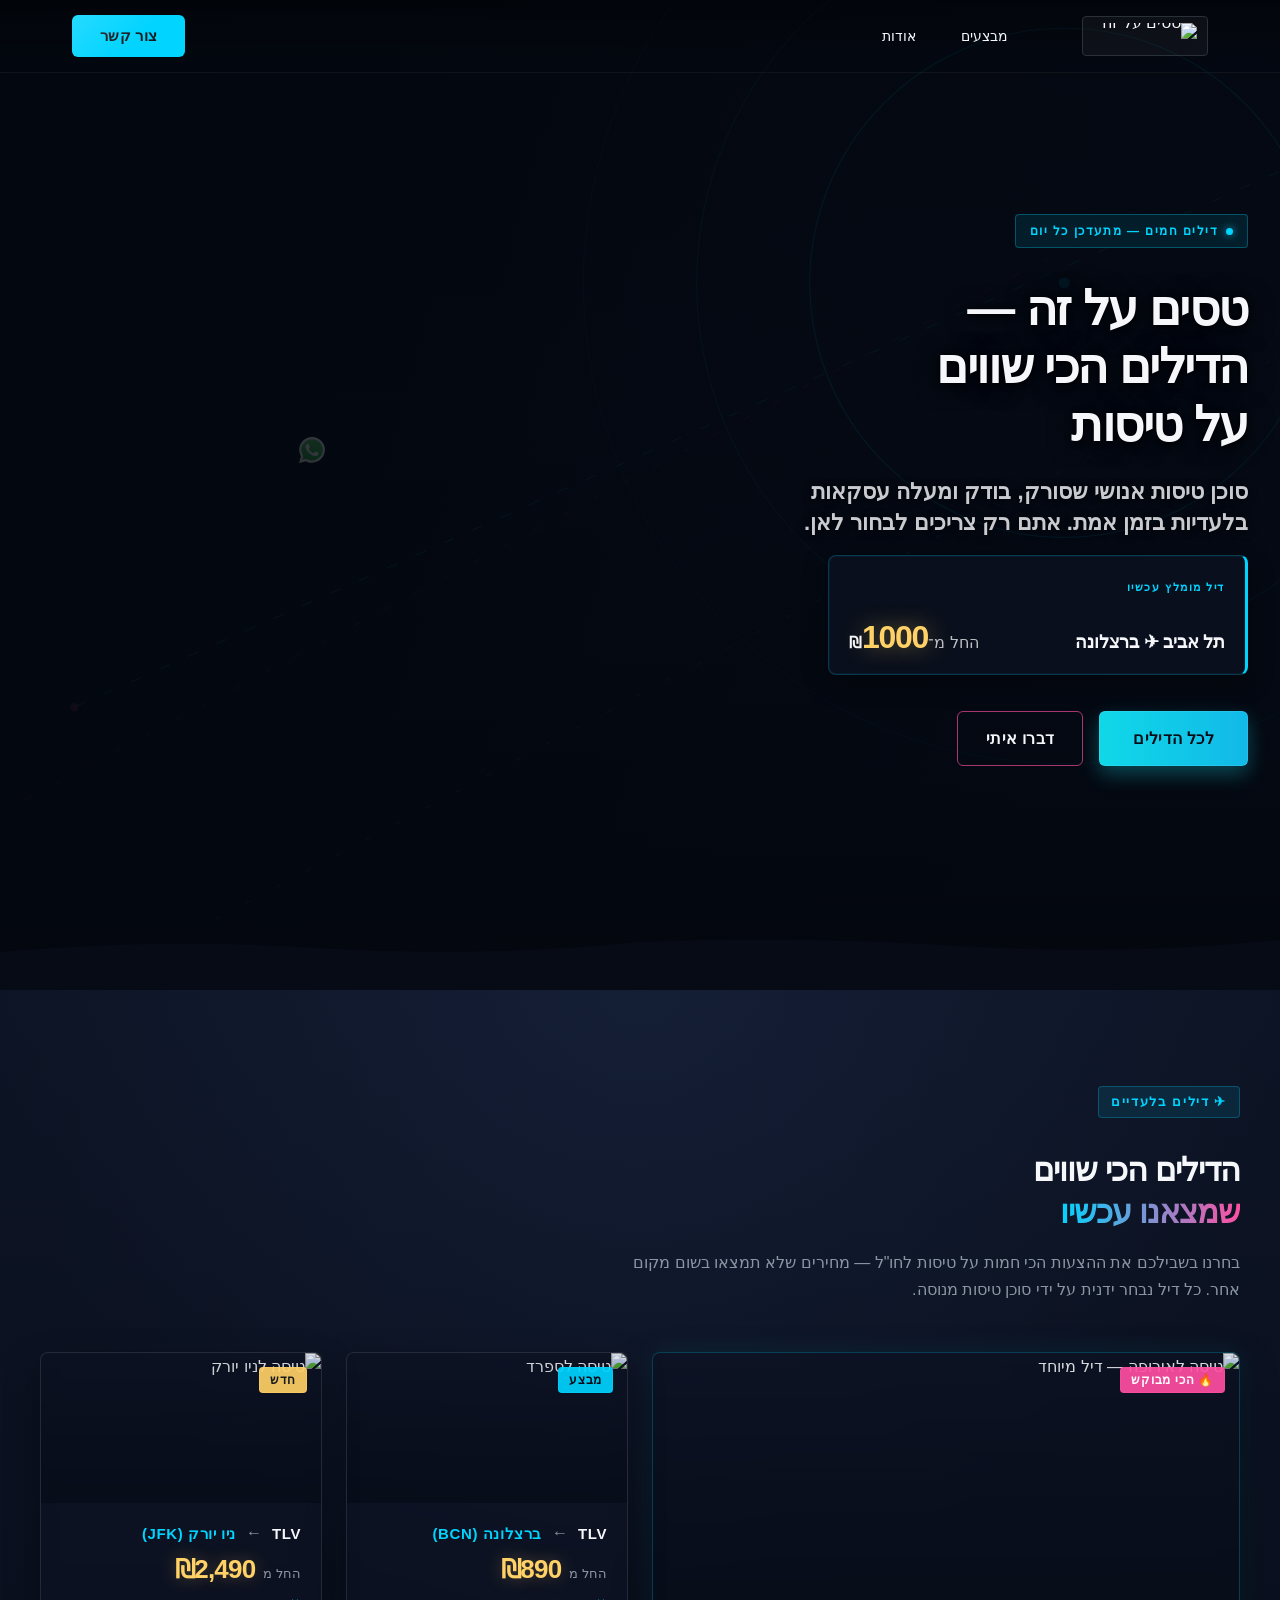
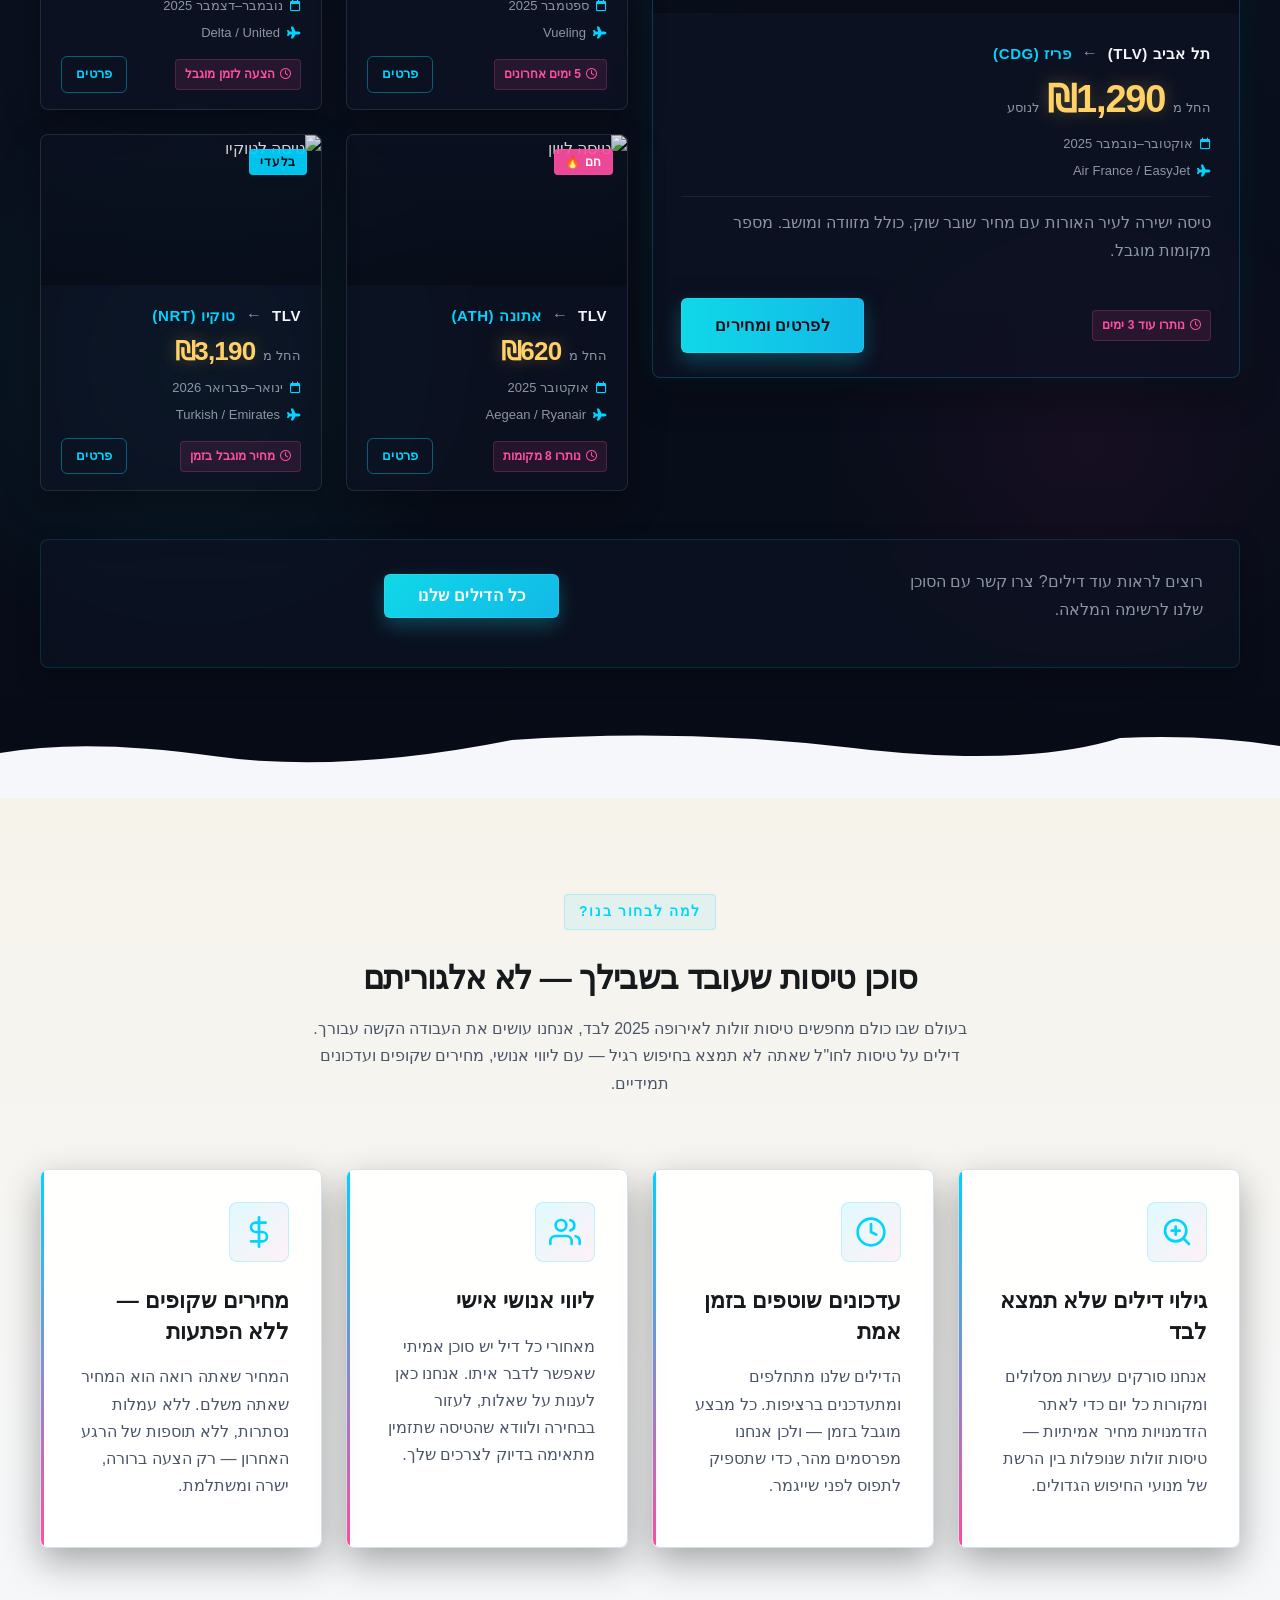
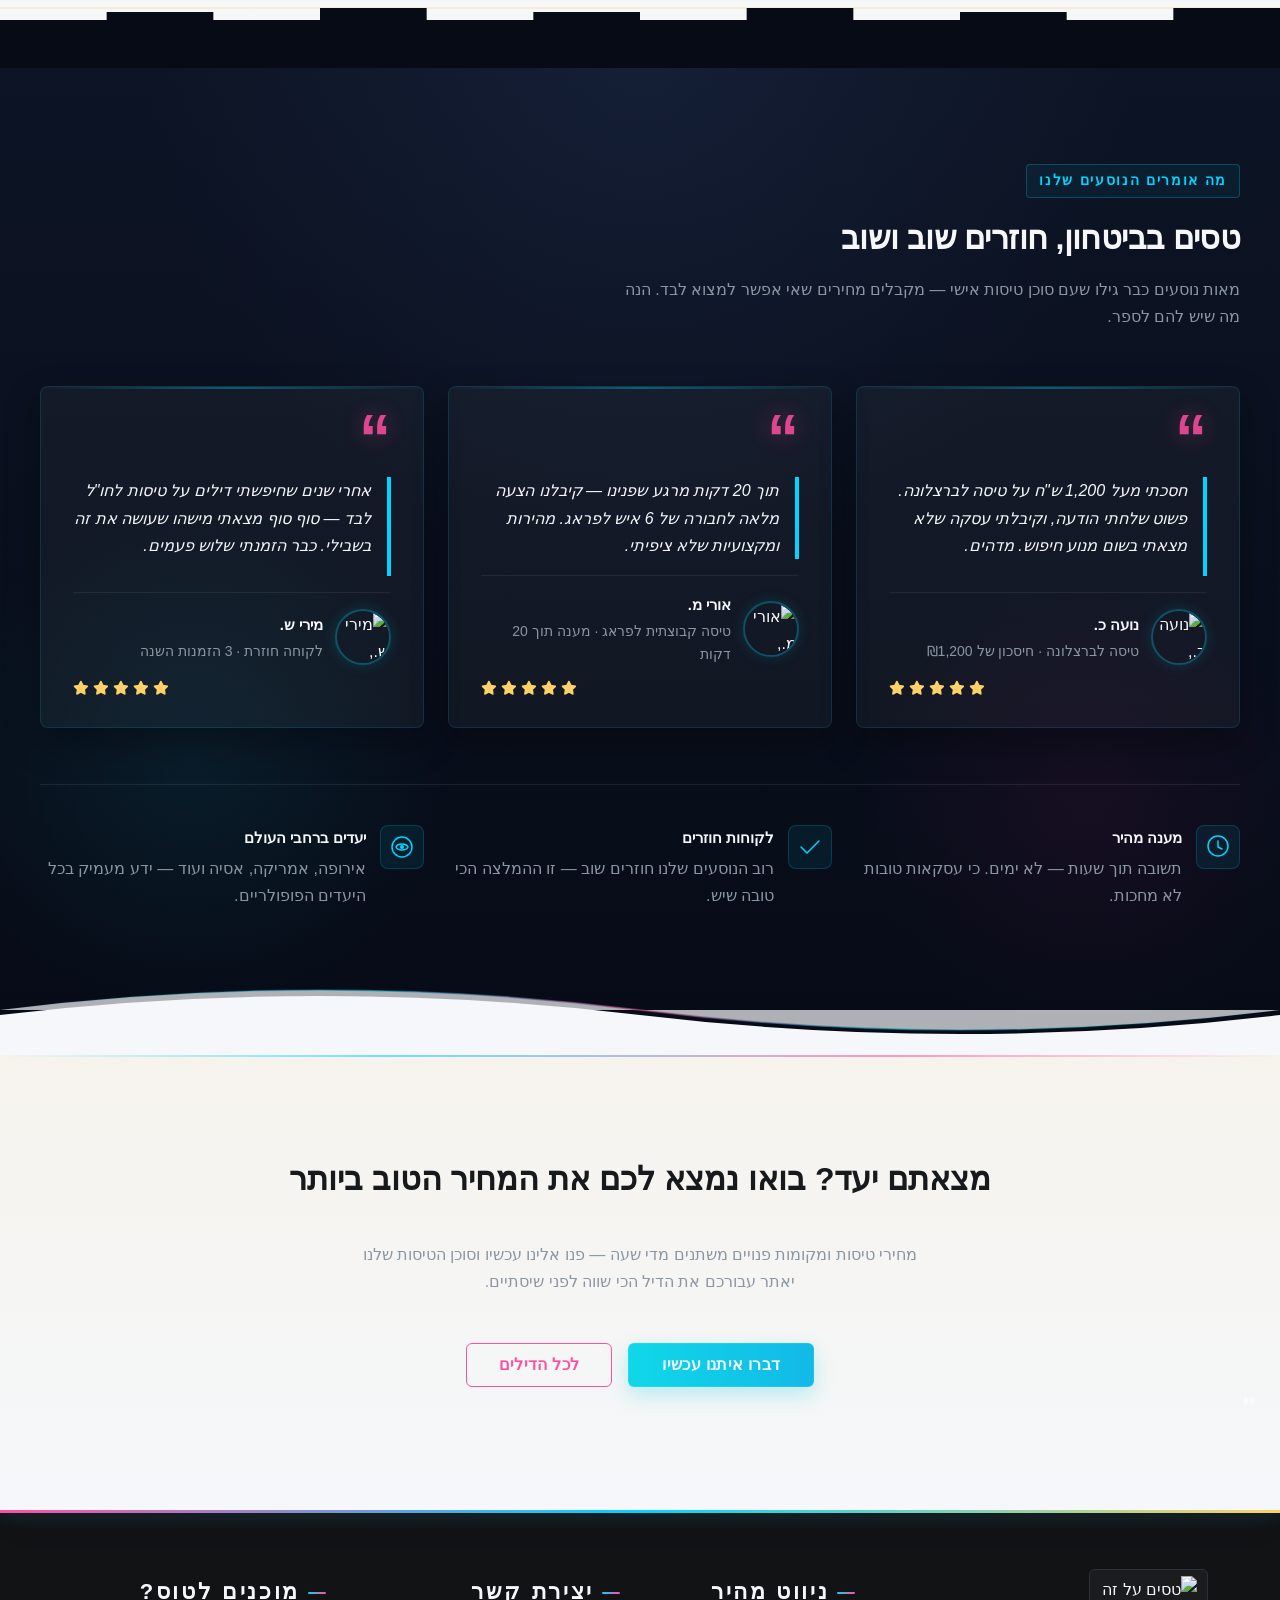
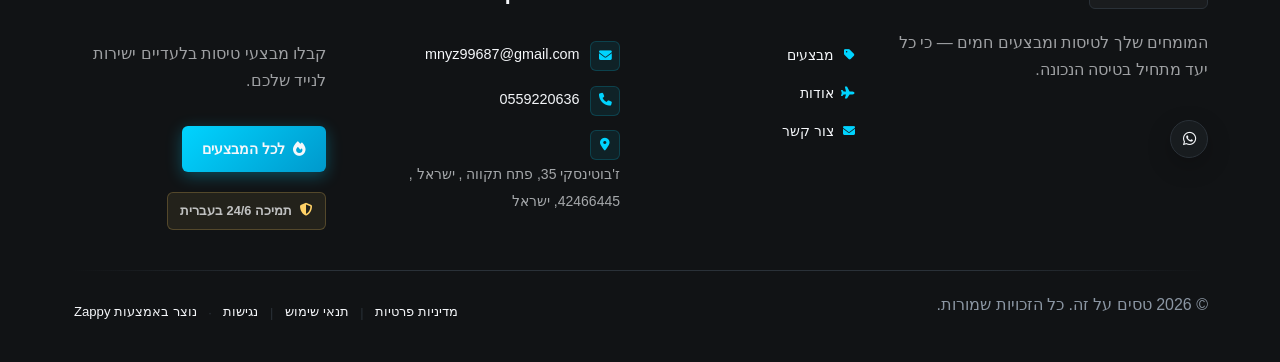
==== commit 464b2165: "Background sync: Progressive GitHub Sync" ====
--- a/public/index.html
+++ b/public/index.html
@@ -210,27 +210,27 @@
 })();
 </script>
 <!-- End Zappy Analytics -->
-    <meta property="og:title" content="סוכן טיסות — טסים על זה" />
-  <meta property="og:description" content="מחפשים טיסות זולות לחו״ל במחירים שלא תמצאו בשום מקום אחר? סוכן הטיסות טסים על זה מביא לכם מדי יום מבצעים בלעדיים לאירופה ולכל העולם. הזדמנויות שנגמרות מהר — היכנסו עכשיו!" />
-  <meta property="og:type" content="website" />
-  <meta property="og:locale" content="he_IL" />
-  
-  <meta name="twitter:card" content="summary_large_image" />
-  <meta name="twitter:title" content="סוכן טיסות — טסים על זה" />
-  <meta name="twitter:description" content="מחפשים טיסות זולות לחו״ל במחירים שלא תמצאו בשום מקום אחר? סוכן הטיסות טסים על זה מביא לכם מדי יום מבצעים בלעדיים לאירופה ולכל העולם. הזדמנויות שנגמרות מהר — היכנסו עכשיו!" />
-  
-  <link rel="stylesheet" href="https://cdnjs.cloudflare.com/ajax/libs/font-awesome/6.4.0/css/all.min.css" />
+    <meta property="og:title" content="סוכן טיסות — טסים על זה">
+  <meta property="og:description" content="מחפשים טיסות זולות לחו״ל במחירים שלא תמצאו בשום מקום אחר? סוכן הטיסות טסים על זה מביא לכם מדי יום מבצעים בלעדיים לאירופה ולכל העולם. הזדמנויות שנגמרות מהר — היכנסו עכשיו!">
+  <meta property="og:type" content="website">
+  <meta property="og:locale" content="he_IL">
+  
+  <meta name="twitter:card" content="summary_large_image">
+  <meta name="twitter:title" content="סוכן טיסות — טסים על זה">
+  <meta name="twitter:description" content="מחפשים טיסות זולות לחו״ל במחירים שלא תמצאו בשום מקום אחר? סוכן הטיסות טסים על זה מביא לכם מדי יום מבצעים בלעדיים לאירופה ולכל העולם. הזדמנויות שנגמרות מהר — היכנסו עכשיו!">
+  
+  <link rel="stylesheet" href="https://cdnjs.cloudflare.com/ajax/libs/font-awesome/6.4.0/css/all.min.css">
 
     <!-- Favicons -->
-    <link rel="icon" type="image/x-icon" href="/assets/favicon.ico" />
-    <link rel="icon" type="image/png" sizes="16x16" href="/assets/favicon-16x16.png" />
-    <link rel="icon" type="image/png" sizes="32x32" href="/assets/favicon-32x32.png" />
-    <link rel="icon" type="image/png" sizes="48x48" href="/assets/favicon-48x48.png" />
-    <link rel="icon" type="image/png" sizes="192x192" href="/assets/favicon-192x192.png" />
-    <link rel="icon" type="image/png" sizes="512x512" href="/assets/favicon-512x512.png" />
-    <link rel="apple-touch-icon" href="/assets/apple-touch-icon.png" />
+    <link rel="icon" type="image/x-icon" href="/assets/favicon.ico">
+    <link rel="icon" type="image/png" sizes="16x16" href="/assets/favicon-16x16.png">
+    <link rel="icon" type="image/png" sizes="32x32" href="/assets/favicon-32x32.png">
+    <link rel="icon" type="image/png" sizes="48x48" href="/assets/favicon-48x48.png">
+    <link rel="icon" type="image/png" sizes="192x192" href="/assets/favicon-192x192.png">
+    <link rel="icon" type="image/png" sizes="512x512" href="/assets/favicon-512x512.png">
+    <link rel="apple-touch-icon" href="/assets/apple-touch-icon.png">
     <!-- Cookie Consent -->
-    <link rel="stylesheet" href="https://cdn.jsdelivr.net/npm/vanilla-cookieconsent@3/dist/cookieconsent.css" />
+    <link rel="stylesheet" href="https://cdn.jsdelivr.net/npm/vanilla-cookieconsent@3/dist/cookieconsent.css">
     <script src="https://cdn.jsdelivr.net/npm/vanilla-cookieconsent@3/dist/cookieconsent.umd.js"></script>
     <!-- Mickidum Accessibility Toolbar -->
     <script src="https://cdn.jsdelivr.net/gh/mickidum/acc_toolbar/acctoolbar/acctoolbar.min.js"></script>
@@ -318,23 +318,23 @@
   <nav class="navbar" dir="rtl">
   <button class="mobile-toggle" id="mobileToggle" aria-label="Menu">
     <svg class="hamburger-icon" width="24" height="24" viewBox="0 0 24 24" fill="none">
-      <path d="M3 12h18M3 6h18M3 18h18" stroke="currentColor" stroke-width="2" stroke-linecap="round"/>
+      <path d="M3 12h18M3 6h18M3 18h18" stroke="currentColor" stroke-width="2" stroke-linecap="round"></path>
     </svg>
     <svg class="close-icon" width="24" height="24" viewBox="0 0 24 24" fill="none" style="display: none;">
-      <path d="M18 6L6 18M6 6l12 12" stroke="currentColor" stroke-width="2" stroke-linecap="round"/>
+      <path d="M18 6L6 18M6 6l12 12" stroke="currentColor" stroke-width="2" stroke-linecap="round"></path>
     </svg>
   </button>
 
   <button class="phone-header-btn" data-phone="0559220636" aria-label="Call">
     <svg width="20" height="20" viewBox="0 0 24 24" fill="currentColor">
-      <path d="M22 16.92v3a2 2 0 0 1-2.18 2 19.79 19.79 0 0 1-8.63-3.07 19.5 19.5 0 0 1-6-6 19.79 19.79 0 0 1-3.07-8.67A2 2 0 0 1 4.11 2h3a2 2 0 0 1 2 1.72 12.84 12.84 0 0 0 .7 2.81 2 2 0 0 1-.45 2.11L8.09 9.91a16 16 0 0 0 6 6l1.27-1.27a2 2 0 0 1 2.11-.45 12.84 12.84 0 0 0 2.81.7A2 2 0 0 1 22 16.92z"/>
+      <path d="M22 16.92v3a2 2 0 0 1-2.18 2 19.79 19.79 0 0 1-8.63-3.07 19.5 19.5 0 0 1-6-6 19.79 19.79 0 0 1-3.07-8.67A2 2 0 0 1 4.11 2h3a2 2 0 0 1 2 1.72 12.84 12.84 0 0 0 .7 2.81 2 2 0 0 1-.45 2.11L8.09 9.91a16 16 0 0 0 6 6l1.27-1.27a2 2 0 0 1 2.11-.45 12.84 12.84 0 0 0 2.81.7A2 2 0 0 1 22 16.92z"></path>
     </svg>
   </button>
 
   <div class="nav-container">
     <div class="nav-right-group"><div class="nav-brand">
       <a href="/" class="logo-link">
-        <img class="logo" data-placeholder="logo" data-context="business logo" width="160" height="40" src="/assets/business-logo.webp" alt="טסים על זה" />
+        <img class="logo" data-placeholder="logo" data-context="business logo" width="160" height="40" src="/assets/business-logo.webp" alt="טסים על זה">
       </a>
     </div><ul class="nav-menu" id="navMenu"><li><a href="/deals">מבצעים</a></li><li><a href="/about">אודות</a></li></ul></div>
 
@@ -778,7 +778,7 @@
     <section class="index-hero-section" data-layout-spec="בית-hero" dir="rtl" data-hero-type="fullscreen-scrim" id="zappy-section-0">
   <!-- Background Image Layer -->
   <div class="index-hero-bg">
-    <div data-zappy-zoom-wrapper="true" data-element-id="img-1774384534097-i1pjawa3t" data-element-type="image" data-zappy-zoom-wrapper-width-mode="full" style="position: absolute !important; top: 0px !important; left: 0px !important; width: 100% !important; height: 100% !important; max-width: none !important; margin-left: 0px !important; margin-right: 0px !important; display: block !important; z-index: 1 !important; overflow: hidden !important;" data-zappy-zoom-clip="true" data-zappy-wrapper-margins-applied="true"><img data-hero-bg="true" data-placeholder="index-hero-image-1" data-context="Cinematic night runway scene at a major international airport. A wide-body commercial aircraft (Boeing or Airbus) taxiing or parked on a dramatic rain-wet tarmac reflecting blue and amber runway lights. The scene features bokeh runway lighting stretching into the distance, control tower silhouettes, and a deep navy-to-black sky with subtle route-line light trails. Atmosphere is premium, moody, and high-contrast — like a movie still. Colors: deep navy, electric cyan glow, amber bokeh. Ultra-realistic photography style." width="1920" height="1080" src="/assets/site-index-hero-image-1.webp" alt="מסלול נמל תעופה בלילה עם תאורת ראנוויי קינמטית" data-hero-background="true" data-element-type="image" data-element-id="img-1774384534097-i1pjawa3t" class="zappy-editable-image" style="object-position: 70% 57%; margin: 0px !important; position: absolute !important; left: -259.758% !important; top: 0% !important; width: 471.082% !important; height: 100% !important; max-width: none !important; max-height: none !important; display: block !important; object-fit: cover !important;" data-zappy-zoom="1" data-resize-handler-attached="true" /></div>
+    <div data-zappy-zoom-wrapper="true" data-element-id="img-1774384534097-i1pjawa3t" data-element-type="image" data-zappy-zoom-wrapper-width-mode="full" style="position: absolute !important; top: 0px !important; left: 0px !important; width: 100% !important; height: 100% !important; max-width: none !important; margin-left: 0px !important; margin-right: 0px !important; display: block !important; z-index: 1 !important; overflow: hidden !important;" data-zappy-zoom-clip="true" data-zappy-wrapper-margins-applied="true"><img data-hero-bg="true" data-placeholder="index-hero-image-1" data-context="Cinematic night runway scene at a major international airport. A wide-body commercial aircraft (Boeing or Airbus) taxiing or parked on a dramatic rain-wet tarmac reflecting blue and amber runway lights. The scene features bokeh runway lighting stretching into the distance, control tower silhouettes, and a deep navy-to-black sky with subtle route-line light trails. Atmosphere is premium, moody, and high-contrast — like a movie still. Colors: deep navy, electric cyan glow, amber bokeh. Ultra-realistic photography style." width="1920" height="1080" src="/assets/site-index-hero-image-1.webp" alt="מסלול נמל תעופה בלילה עם תאורת ראנוויי קינמטית" data-hero-background="true" data-element-type="image" data-element-id="img-1774384534097-i1pjawa3t" class="zappy-editable-image" style="object-position: 70% 57%; margin: 0px !important; position: absolute !important; left: -259.758% !important; top: 0% !important; width: 471.082% !important; height: 100% !important; max-width: none !important; max-height: none !important; display: block !important; object-fit: cover !important;" data-zappy-zoom="1" data-resize-handler-attached="true"></div>
   </div>
 
   <!-- Scrim Overlay -->
@@ -787,15 +787,15 @@
   <!-- Route-line texture overlay -->
   <div class="index-hero-texture" aria-hidden="true">
     <svg data-no-icon-edit="true" aria-hidden="true" viewBox="0 0 1200 700" preserveAspectRatio="xMidYMid slice" xmlns="http://www.w3.org/2000/svg" style="width:100%;height:100%;opacity:0.07;">
-      <circle cx="900" cy="200" r="180" fill="none" stroke="#00D4FF" stroke-width="0.8"/>
-      <circle cx="900" cy="200" r="260" fill="none" stroke="#00D4FF" stroke-width="0.5"/>
-      <circle cx="900" cy="200" r="340" fill="none" stroke="#00D4FF" stroke-width="0.3"/>
-      <line x1="200" y1="500" x2="1100" y2="100" stroke="#00D4FF" stroke-width="0.6" stroke-dasharray="8 14"/>
-      <line x1="100" y1="600" x2="950" y2="150" stroke="#FF4FA3" stroke-width="0.4" stroke-dasharray="6 18"/>
-      <line x1="300" y1="650" x2="1150" y2="200" stroke="#00D4FF" stroke-width="0.5" stroke-dasharray="4 20"/>
-      <circle cx="900" cy="200" r="4" fill="#00D4FF" opacity="0.9"/>
-      <circle cx="200" cy="500" r="3" fill="#FF4FA3" opacity="0.7"/>
-      <circle cx="100" cy="600" r="3" fill="#00D4FF" opacity="0.6"/>
+      <circle cx="900" cy="200" r="180" fill="none" stroke="#00D4FF" stroke-width="0.8"></circle>
+      <circle cx="900" cy="200" r="260" fill="none" stroke="#00D4FF" stroke-width="0.5"></circle>
+      <circle cx="900" cy="200" r="340" fill="none" stroke="#00D4FF" stroke-width="0.3"></circle>
+      <line x1="200" y1="500" x2="1100" y2="100" stroke="#00D4FF" stroke-width="0.6" stroke-dasharray="8 14"></line>
+      <line x1="100" y1="600" x2="950" y2="150" stroke="#FF4FA3" stroke-width="0.4" stroke-dasharray="6 18"></line>
+      <line x1="300" y1="650" x2="1150" y2="200" stroke="#00D4FF" stroke-width="0.5" stroke-dasharray="4 20"></line>
+      <circle cx="900" cy="200" r="4" fill="#00D4FF" opacity="0.9"></circle>
+      <circle cx="200" cy="500" r="3" fill="#FF4FA3" opacity="0.7"></circle>
+      <circle cx="100" cy="600" r="3" fill="#00D4FF" opacity="0.6"></circle>
     </svg>
   </div>
 
@@ -806,21 +806,21 @@
       <!-- Urgency badge -->
       <div class="index-hero-urgency">
         <span class="index-hero-urgency-dot" aria-hidden="true"></span>
-        <span style>דילים חמים — מתעדכן כל יום</span>
+        <span style="">דילים חמים — מתעדכן כל יום</span>
       </div>
 
       <!-- Main Headline -->
-      <h1 class="index-hero-h1">טסים על זה —<br />הדילים הכי שווים<br />על טיסות</h1>
+      <h1 class="index-hero-h1">טסים על זה —<br>הדילים הכי שווים<br>על טיסות</h1>
 
       <!-- Supporting subtitle -->
-      <h3 class="index-hero-subtitle" style>סוכן טיסות אנושי שסורק, בודק ומעלה עסקאות בלעדיות בזמן אמת. אתם רק צריכים לבחור לאן.</h3>
+      <h3 class="index-hero-subtitle" style="">סוכן טיסות אנושי שסורק, בודק ומעלה עסקאות בלעדיות בזמן אמת. אתם רק צריכים לבחור לאן.</h3>
 
       <!-- Featured fare line -->
       <div class="index-hero-fare">
         <p><span class="index-hero-fare-label">דיל מומלץ עכשיו</span>
         </p><div class="index-hero-fare-route">
           <span class="index-hero-fare-city">תל אביב ✈ ברצלונה</span>
-          <span class="index-hero-fare-price">החל מ־<strong>₪<span class="index-hero-fare-number" style>1000</span></strong></span>
+          <span class="index-hero-fare-price">החל מ־<strong>₪<span class="index-hero-fare-number" style="">1000</span></strong></span>
         </div>
       </div>
 
@@ -837,22 +837,22 @@
   <div class="index-hero-divider-wrapper">
     <svg data-no-icon-edit="true" aria-hidden="true" viewBox="0 0 1440 90" preserveAspectRatio="none" xmlns="http://www.w3.org/2000/svg">
       <!-- Cyan runway streaks -->
-      <line x1="0" y1="72" x2="400" y2="68" stroke="rgba(0,212,255,0.18)" stroke-width="1"/>
-      <line x1="0" y1="78" x2="600" y2="74" stroke="rgba(0,212,255,0.10)" stroke-width="0.5"/>
-      <line x1="1440" y1="70" x2="1000" y2="66" stroke="rgba(0,212,255,0.14)" stroke-width="0.8"/>
+      <line x1="0" y1="72" x2="400" y2="68" stroke="rgba(0,212,255,0.18)" stroke-width="1"></line>
+      <line x1="0" y1="78" x2="600" y2="74" stroke="rgba(0,212,255,0.10)" stroke-width="0.5"></line>
+      <line x1="1440" y1="70" x2="1000" y2="66" stroke="rgba(0,212,255,0.14)" stroke-width="0.8"></line>
       <!-- Angled gradient fade shape filling bottom -->
-      <path d="M0,90 L0,52 Q180,38 360,48 T720,42 Q900,36 1080,46 T1440,40 L1440,90 Z" fill="#060B16"/>
+      <path d="M0,90 L0,52 Q180,38 360,48 T720,42 Q900,36 1080,46 T1440,40 L1440,90 Z" fill="#060B16"></path>
     </svg>
   </div>
-<div class="zappy-icon-alignment-wrapper" style="display: flex; width: 100%; justify-content: center;"><a href="https://wa.me/972559220636" data-zappy-click-action="link" target="_blank" rel="noopener noreferrer" style="text-decoration: none; color: inherit; display: contents;"><svg xmlns="http://www.w3.org/2000/svg" aria-hidden="true" role="img" width="26" height="26" viewBox="0 0 256 258" data-icon="logos:whatsapp-icon" data-iconify="logos:whatsapp-icon" data-element-type="icon" data-element-id="icon-1774384669723-01rbo8q81" data-icon-type="iconify" data-size-adjusted="true" style="width: 26px !important; height: 26px !important; display: inline-block; vertical-align: -0.125em; color: rgb(0, 212, 255); cursor: pointer;" class="iconify iconify--logos" data-zappy-click-action="link"><defs><linearGradient id="IconifyId19d2191583258f0710" x1="50%" x2="50%" y1="100%" y2="0%"><stop offset="0%" stop-color="#1FAF38"/><stop offset="100%" stop-color="#60D669"/></linearGradient><linearGradient id="IconifyId19d2191583258f0711" x1="50%" x2="50%" y1="100%" y2="0%"><stop offset="0%" stop-color="#F9F9F9"/><stop offset="100%" stop-color="#FFF"/></linearGradient></defs><path fill="url(#IconifyId19d2191583258f0710)" d="M5.463 127.456c-.006 21.677 5.658 42.843 16.428 61.499L4.433 252.697l65.232-17.104a123 123 0 0 0 58.8 14.97h.054c67.815 0 123.018-55.183 123.047-123.01c.013-32.867-12.775-63.773-36.009-87.025c-23.23-23.25-54.125-36.061-87.043-36.076c-67.823 0-123.022 55.18-123.05 123.004"/><path fill="url(#IconifyId19d2191583258f0711)" d="M1.07 127.416c-.007 22.457 5.86 44.38 17.014 63.704L0 257.147l67.571-17.717c18.618 10.151 39.58 15.503 60.91 15.511h.055c70.248 0 127.434-57.168 127.464-127.423c.012-34.048-13.236-66.065-37.3-90.15C194.633 13.286 162.633.014 128.536 0C58.276 0 1.099 57.16 1.071 127.416m40.24 60.376l-2.523-4.005c-10.606-16.864-16.204-36.352-16.196-56.363C22.614 69.029 70.138 21.52 128.576 21.52c28.3.012 54.896 11.044 74.9 31.06c20.003 20.018 31.01 46.628 31.003 74.93c-.026 58.395-47.551 105.91-105.943 105.91h-.042c-19.013-.01-37.66-5.116-53.922-14.765l-3.87-2.295l-40.098 10.513z"/><path fill="#FFF" d="M96.678 74.148c-2.386-5.303-4.897-5.41-7.166-5.503c-1.858-.08-3.982-.074-6.104-.074c-2.124 0-5.575.799-8.492 3.984c-2.92 3.188-11.148 10.892-11.148 26.561s11.413 30.813 13.004 32.94c1.593 2.123 22.033 35.307 54.405 48.073c26.904 10.609 32.379 8.499 38.218 7.967c5.84-.53 18.844-7.702 21.497-15.139c2.655-7.436 2.655-13.81 1.859-15.142c-.796-1.327-2.92-2.124-6.105-3.716s-18.844-9.298-21.763-10.361c-2.92-1.062-5.043-1.592-7.167 1.597c-2.124 3.184-8.223 10.356-10.082 12.48c-1.857 2.129-3.716 2.394-6.9.801c-3.187-1.598-13.444-4.957-25.613-15.806c-9.468-8.442-15.86-18.867-17.718-22.056c-1.858-3.184-.199-4.91 1.398-6.497c1.431-1.427 3.186-3.719 4.78-5.578c1.588-1.86 2.118-3.187 3.18-5.311c1.063-2.126.531-3.986-.264-5.579c-.798-1.593-6.987-17.343-9.819-23.64"/></svg></a></div></section>
-
-<section class="index-showcase-section" data-layout-spec="בית-showcase" dir="rtl" id="zappy-section-1"><div class="zappy-icon-alignment-wrapper" style="display: flex; width: 100%; justify-content: flex-start;"></div>
+<div class="zappy-icon-alignment-wrapper" style="display: flex; width: 100%; justify-content: center;"><a href="https://wa.me/972559220636" data-zappy-click-action="link" target="_blank" rel="noopener noreferrer" style="text-decoration: none; color: inherit; display: contents;"><svg xmlns="http://www.w3.org/2000/svg" aria-hidden="true" role="img" width="26" height="26" viewBox="0 0 256 258" data-icon="logos:whatsapp-icon" data-iconify="logos:whatsapp-icon" data-element-type="icon" data-element-id="icon-1774384669723-01rbo8q81" data-icon-type="iconify" data-size-adjusted="true" style="width: 26px !important; height: 26px !important; display: inline-block; vertical-align: -0.125em; color: rgb(0, 212, 255); cursor: pointer;" class="iconify iconify--logos" data-zappy-click-action="link"><defs><linearGradient id="IconifyId19d2191583258f0710" x1="50%" x2="50%" y1="100%" y2="0%"><stop offset="0%" stop-color="#1FAF38"></stop><stop offset="100%" stop-color="#60D669"></stop></linearGradient><linearGradient id="IconifyId19d2191583258f0711" x1="50%" x2="50%" y1="100%" y2="0%"><stop offset="0%" stop-color="#F9F9F9"></stop><stop offset="100%" stop-color="#FFF"></stop></linearGradient></defs><path fill="url(#IconifyId19d2191583258f0710)" d="M5.463 127.456c-.006 21.677 5.658 42.843 16.428 61.499L4.433 252.697l65.232-17.104a123 123 0 0 0 58.8 14.97h.054c67.815 0 123.018-55.183 123.047-123.01c.013-32.867-12.775-63.773-36.009-87.025c-23.23-23.25-54.125-36.061-87.043-36.076c-67.823 0-123.022 55.18-123.05 123.004"></path><path fill="url(#IconifyId19d2191583258f0711)" d="M1.07 127.416c-.007 22.457 5.86 44.38 17.014 63.704L0 257.147l67.571-17.717c18.618 10.151 39.58 15.503 60.91 15.511h.055c70.248 0 127.434-57.168 127.464-127.423c.012-34.048-13.236-66.065-37.3-90.15C194.633 13.286 162.633.014 128.536 0C58.276 0 1.099 57.16 1.071 127.416m40.24 60.376l-2.523-4.005c-10.606-16.864-16.204-36.352-16.196-56.363C22.614 69.029 70.138 21.52 128.576 21.52c28.3.012 54.896 11.044 74.9 31.06c20.003 20.018 31.01 46.628 31.003 74.93c-.026 58.395-47.551 105.91-105.943 105.91h-.042c-19.013-.01-37.66-5.116-53.922-14.765l-3.87-2.295l-40.098 10.513z"></path><path fill="#FFF" d="M96.678 74.148c-2.386-5.303-4.897-5.41-7.166-5.503c-1.858-.08-3.982-.074-6.104-.074c-2.124 0-5.575.799-8.492 3.984c-2.92 3.188-11.148 10.892-11.148 26.561s11.413 30.813 13.004 32.94c1.593 2.123 22.033 35.307 54.405 48.073c26.904 10.609 32.379 8.499 38.218 7.967c5.84-.53 18.844-7.702 21.497-15.139c2.655-7.436 2.655-13.81 1.859-15.142c-.796-1.327-2.92-2.124-6.105-3.716s-18.844-9.298-21.763-10.361c-2.92-1.062-5.043-1.592-7.167 1.597c-2.124 3.184-8.223 10.356-10.082 12.48c-1.857 2.129-3.716 2.394-6.9.801c-3.187-1.598-13.444-4.957-25.613-15.806c-9.468-8.442-15.86-18.867-17.718-22.056c-1.858-3.184-.199-4.91 1.398-6.497c1.431-1.427 3.186-3.719 4.78-5.578c1.588-1.86 2.118-3.187 3.18-5.311c1.063-2.126.531-3.986-.264-5.579c-.798-1.593-6.987-17.343-9.819-23.64"></path></svg></a></div></section>
+
+<section class="index-showcase-section" data-layout-spec="בית-showcase" dir="rtl" id="zappy-section-1"><div class="zappy-icon-alignment-wrapper" style="display: flex; width: 100%; justify-content: center;"></div><div class="zappy-icon-alignment-wrapper" style="display: flex; width: 100%; justify-content: flex-start;"></div>
   <div class="showcase-container">
     <!-- Section Header -->
     <div class="showcase-header">
       <div class="showcase-header-text">
         <p><span class="showcase-eyebrow">✈ דילים בלעדיים</span>
-        </p><h2 class="showcase-title">הדילים הכי שווים<br /><span class="showcase-title-accent">שמצאנו עכשיו</span></h2>
+        </p><h2 class="showcase-title">הדילים הכי שווים<br><span class="showcase-title-accent">שמצאנו עכשיו</span></h2>
         <p class="showcase-subtitle">בחרנו בשבילכם את ההצעות הכי חמות על טיסות לחו"ל — מחירים שלא תמצאו בשום מקום אחר. כל דיל נבחר ידנית על ידי סוכן טיסות מנוסה.</p>
       </div>
     </div>
@@ -863,7 +863,7 @@
       <!-- Featured Deal Card -->
       <article class="deal-card deal-card--featured" data-grid-item-index="0">
         <div class="deal-card__image-wrap">
-          <img data-placeholder="index-showcase-image-1" data-context="Aerial view of a stunning European city at dusk — Paris or Rome — with glowing city lights and an airplane silhouette in the sky, cinematic dark blue tones, premium travel photography" width="600" height="400" src="/assets/site-index-showcase-image-1.webp" alt="טיסה לאירופה — דיל מיוחד" class="deal-card__image zappy-editable-image" data-element-type="image" data-element-id="img-1774384297646-blh8sdjqe" data-original-position="static" style="position: relative;" data-resize-handler-attached="true" />
+          <img data-placeholder="index-showcase-image-1" data-context="Aerial view of a stunning European city at dusk — Paris or Rome — with glowing city lights and an airplane silhouette in the sky, cinematic dark blue tones, premium travel photography" width="600" height="400" src="/assets/site-index-showcase-image-1.webp" alt="טיסה לאירופה — דיל מיוחד" class="deal-card__image zappy-editable-image" data-element-type="image" data-element-id="img-1774384297646-blh8sdjqe" data-original-position="static" style="position: relative;" data-resize-handler-attached="true">
           <div class="deal-card__image-overlay"></div>
           <p><span class="deal-chip deal-chip--hot">🔥 הכי מבוקש</span>
         </p></div>
@@ -896,7 +896,7 @@
         <!-- Secondary Deal 1 -->
         <article class="deal-card deal-card--secondary">
           <div class="deal-card__image-wrap deal-card__image-wrap--sm">
-            <img data-placeholder="index-showcase-image-2" data-context="Beautiful beach in Barcelona or Malaga Spain, turquoise Mediterranean sea, sunny summer day, travel destination photography" width="400" height="220" src="/assets/site-index-showcase-image-2.webp" alt="טיסה לספרד" class="deal-card__image zappy-editable-image" data-element-type="image" data-element-id="img-1774384297646-0517x5b2h" data-original-position="static" style="position: relative;" data-resize-handler-attached="true" />
+            <img data-placeholder="index-showcase-image-2" data-context="Beautiful beach in Barcelona or Malaga Spain, turquoise Mediterranean sea, sunny summer day, travel destination photography" width="400" height="220" src="/assets/site-index-showcase-image-2.webp" alt="טיסה לספרד" class="deal-card__image zappy-editable-image" data-element-type="image" data-element-id="img-1774384297646-0517x5b2h" data-original-position="static" style="position: relative;" data-resize-handler-attached="true">
             <div class="deal-card__image-overlay"></div>
             <p><span class="deal-chip deal-chip--sale">מבצע</span>
           </p></div>
@@ -924,7 +924,7 @@
         <!-- Secondary Deal 2 -->
         <article class="deal-card deal-card--secondary">
           <div class="deal-card__image-wrap deal-card__image-wrap--sm">
-            <img data-placeholder="index-showcase-image-3" data-context="New York City skyline at night with illuminated skyscrapers, Brooklyn Bridge, cinematic long-exposure photography, travel destination" width="400" height="220" src="/assets/site-index-showcase-image-3.webp" alt="טיסה לניו יורק" class="deal-card__image zappy-editable-image" data-element-type="image" data-element-id="img-1774384297646-c5iueqh0j" data-original-position="static" style="position: relative;" data-resize-handler-attached="true" />
+            <img data-placeholder="index-showcase-image-3" data-context="New York City skyline at night with illuminated skyscrapers, Brooklyn Bridge, cinematic long-exposure photography, travel destination" width="400" height="220" src="/assets/site-index-showcase-image-3.webp" alt="טיסה לניו יורק" class="deal-card__image zappy-editable-image" data-element-type="image" data-element-id="img-1774384297646-c5iueqh0j" data-original-position="static" style="position: relative;" data-resize-handler-attached="true">
             <div class="deal-card__image-overlay"></div>
             <p><span class="deal-chip deal-chip--new">חדש</span>
           </p></div>
@@ -952,7 +952,7 @@
         <!-- Secondary Deal 3 -->
         <article class="deal-card deal-card--secondary">
           <div class="deal-card__image-wrap deal-card__image-wrap--sm">
-            <img data-placeholder="index-showcase-image-4" data-context="Iconic Santorini Greece white buildings with blue domes overlooking the Aegean Sea, golden hour light, premium travel photography" width="400" height="220" src="/assets/site-index-showcase-image-4.webp" alt="טיסה ליוון" class="deal-card__image zappy-editable-image" data-element-type="image" data-element-id="img-1774384297646-4mwr1ae76" data-original-position="static" style="position: relative;" data-resize-handler-attached="true" />
+            <img data-placeholder="index-showcase-image-4" data-context="Iconic Santorini Greece white buildings with blue domes overlooking the Aegean Sea, golden hour light, premium travel photography" width="400" height="220" src="/assets/site-index-showcase-image-4.webp" alt="טיסה ליוון" class="deal-card__image zappy-editable-image" data-element-type="image" data-element-id="img-1774384297646-4mwr1ae76" data-original-position="static" style="position: relative;" data-resize-handler-attached="true">
             <div class="deal-card__image-overlay"></div>
             <p><span class="deal-chip deal-chip--hot">חם 🔥</span>
           </p></div>
@@ -980,7 +980,7 @@
         <!-- Secondary Deal 4 -->
         <article class="deal-card deal-card--secondary">
           <div class="deal-card__image-wrap deal-card__image-wrap--sm">
-            <img data-placeholder="index-showcase-image-5" data-context="Stunning view of Tokyo Japan at night with neon lights, Mount Fuji in background, cinematic travel photography, premium destination" width="400" height="220" src="/assets/site-index-showcase-image-5.webp" alt="טיסה לטוקיו" class="deal-card__image zappy-editable-image" data-element-type="image" data-element-id="img-1774384297646-lmodt2lkl" data-original-position="static" style="position: relative;" data-resize-handler-attached="true" />
+            <img data-placeholder="index-showcase-image-5" data-context="Stunning view of Tokyo Japan at night with neon lights, Mount Fuji in background, cinematic travel photography, premium destination" width="400" height="220" src="/assets/site-index-showcase-image-5.webp" alt="טיסה לטוקיו" class="deal-card__image zappy-editable-image" data-element-type="image" data-element-id="img-1774384297646-lmodt2lkl" data-original-position="static" style="position: relative;" data-resize-handler-attached="true">
             <div class="deal-card__image-overlay"></div>
             <p><span class="deal-chip deal-chip--sale">בלעדי</span>
           </p></div>
@@ -1013,14 +1013,14 @@
     <!-- Bottom CTA row -->
     <div class="showcase-bottom-cta">
       <p class="showcase-bottom-text">רוצים לראות עוד דילים? צרו קשר עם הסוכן שלנו לרשימה המלאה.</p>
-      <p><a href="#contact" class="btn-primary" data-element-type="button" data-element-id="btn-1774384297628-8oqvw0skh" data-native-element="true">כל הדילים שלנו</a>
+      <p style="text-align: center !important; display: flex !important; justify-content: center !important; align-items: flex-start !important; width: 100% !important;"><a href="/contact" class="btn btn-primary" data-element-type="button" data-element-id="btn-1774384297628-8oqvw0skh" data-native-element="true" style="outline: none; border-color: transparent !important; color: rgb(255, 255, 255) !important; background-color: transparent !important; background-image: linear-gradient(135deg, rgb(16, 216, 232), rgb(18, 185, 231)) !important;">כל הדילים שלנו</a>
     </p></div>
   </div>
 
   <!-- Bottom Divider: beam-of-light clipped shape -->
   <div class="showcase-divider-wrapper">
     <svg aria-hidden="true" viewBox="0 0 1200 90" preserveAspectRatio="none" xmlns="http://www.w3.org/2000/svg">
-      <path d="M0,90 L0,45 Q80,30 200,48 T480,32 Q640,20 800,40 T1050,30 Q1130,26 1200,38 L1200,90 Z" fill="#F5F7FA"/>
+      <path d="M0,90 L0,45 Q80,30 200,48 T480,32 Q640,20 800,40 T1050,30 Q1130,26 1200,38 L1200,90 Z" fill="#F5F7FA"></path>
     </svg>
   </div>
 </section>
@@ -1042,10 +1042,10 @@
       <article class="index-benefit-card">
         <div class="index-benefit-icon-wrap">
           <svg data-element-type="icon" data-icon-type="svg" xmlns="http://www.w3.org/2000/svg" width="32" height="32" viewBox="0 0 24 24" fill="none" stroke="currentColor" stroke-width="2" stroke-linecap="round" stroke-linejoin="round" aria-hidden="true">
-            <circle cx="11" cy="11" r="8"/>
-            <line x1="21" y1="21" x2="16.65" y2="16.65"/>
-            <line x1="11" y1="8" x2="11" y2="14"/>
-            <line x1="8" y1="11" x2="14" y2="11"/>
+            <circle cx="11" cy="11" r="8"></circle>
+            <line x1="21" y1="21" x2="16.65" y2="16.65"></line>
+            <line x1="11" y1="8" x2="11" y2="14"></line>
+            <line x1="8" y1="11" x2="14" y2="11"></line>
           </svg>
         </div>
         <div class="index-benefit-content">
@@ -1058,8 +1058,8 @@
       <article class="index-benefit-card">
         <div class="index-benefit-icon-wrap">
           <svg data-element-type="icon" data-icon-type="svg" xmlns="http://www.w3.org/2000/svg" width="32" height="32" viewBox="0 0 24 24" fill="none" stroke="currentColor" stroke-width="2" stroke-linecap="round" stroke-linejoin="round" aria-hidden="true">
-            <path d="M12 2a10 10 0 1 0 0 20A10 10 0 0 0 12 2z"/>
-            <polyline points="12 6 12 12 16 14"/>
+            <path d="M12 2a10 10 0 1 0 0 20A10 10 0 0 0 12 2z"></path>
+            <polyline points="12 6 12 12 16 14"></polyline>
           </svg>
         </div>
         <div class="index-benefit-content">
@@ -1072,10 +1072,10 @@
       <article class="index-benefit-card">
         <div class="index-benefit-icon-wrap">
           <svg data-element-type="icon" data-icon-type="svg" xmlns="http://www.w3.org/2000/svg" width="32" height="32" viewBox="0 0 24 24" fill="none" stroke="currentColor" stroke-width="2" stroke-linecap="round" stroke-linejoin="round" aria-hidden="true">
-            <path d="M17 21v-2a4 4 0 0 0-4-4H5a4 4 0 0 0-4 4v2"/>
-            <circle cx="9" cy="7" r="4"/>
-            <path d="M23 21v-2a4 4 0 0 0-3-3.87"/>
-            <path d="M16 3.13a4 4 0 0 1 0 7.75"/>
+            <path d="M17 21v-2a4 4 0 0 0-4-4H5a4 4 0 0 0-4 4v2"></path>
+            <circle cx="9" cy="7" r="4"></circle>
+            <path d="M23 21v-2a4 4 0 0 0-3-3.87"></path>
+            <path d="M16 3.13a4 4 0 0 1 0 7.75"></path>
           </svg>
         </div>
         <div class="index-benefit-content">
@@ -1088,8 +1088,8 @@
       <article class="index-benefit-card">
         <div class="index-benefit-icon-wrap">
           <svg data-element-type="icon" data-icon-type="svg" xmlns="http://www.w3.org/2000/svg" width="32" height="32" viewBox="0 0 24 24" fill="none" stroke="currentColor" stroke-width="2" stroke-linecap="round" stroke-linejoin="round" aria-hidden="true">
-            <line x1="12" y1="1" x2="12" y2="23"/>
-            <path d="M17 5H9.5a3.5 3.5 0 0 0 0 7h5a3.5 3.5 0 0 1 0 7H6"/>
+            <line x1="12" y1="1" x2="12" y2="23"></line>
+            <path d="M17 5H9.5a3.5 3.5 0 0 0 0 7h5a3.5 3.5 0 0 1 0 7H6"></path>
           </svg>
         </div>
         <div class="index-benefit-content">
@@ -1105,9 +1105,9 @@
   <div class="index-benefits-divider-wrapper">
     <svg aria-hidden="true" viewBox="0 0 1200 72" preserveAspectRatio="none" xmlns="http://www.w3.org/2000/svg">
       <!-- Gold inset line -->
-      <line x1="0" y1="12" x2="1200" y2="12" stroke="#FFD166" stroke-width="1.2" opacity="0.55"/>
+      <line x1="0" y1="12" x2="1200" y2="12" stroke="#FFD166" stroke-width="1.2" opacity="0.55"></line>
       <!-- Stepped pixel edge filling bottom (charcoal = bg-dark) -->
-      <path d="M0,72 L0,24 L100,24 L100,16 L200,16 L200,24 L300,24 L300,12 L400,12 L400,24 L500,24 L500,16 L600,16 L600,24 L700,24 L700,12 L800,12 L800,24 L900,24 L900,16 L1000,16 L1000,24 L1100,24 L1100,12 L1200,12 L1200,72 Z" fill="#060B16"/>
+      <path d="M0,72 L0,24 L100,24 L100,16 L200,16 L200,24 L300,24 L300,12 L400,12 L400,24 L500,24 L500,16 L600,16 L600,24 L700,24 L700,12 L800,12 L800,24 L900,24 L900,16 L1000,16 L1000,24 L1100,24 L1100,12 L1200,12 L1200,72 Z" fill="#060B16"></path>
     </svg>
   </div>
 
@@ -1134,7 +1134,7 @@
         </blockquote>
         <div class="index-review-meta">
           <figure class="index-review-avatar">
-            <img data-placeholder="index-reviews-image-1" data-context="Portrait of a happy Israeli female traveler in her 30s, smiling confidently, warm cinematic lighting, dark moody background, premium travel aesthetic" width="56" height="56" src="/assets/site-index-reviews-image-1.webp" alt="נועה כ., נוסעת מרוצה" />
+            <img data-placeholder="index-reviews-image-1" data-context="Portrait of a happy Israeli female traveler in her 30s, smiling confidently, warm cinematic lighting, dark moody background, premium travel aesthetic" width="56" height="56" src="/assets/site-index-reviews-image-1.webp" alt="נועה כ., נוסעת מרוצה">
           </figure>
           <div class="index-review-person">
             <strong class="index-review-name">נועה כ.</strong>
@@ -1154,7 +1154,7 @@
         </blockquote>
         <div class="index-review-meta">
           <figure class="index-review-avatar">
-            <img data-placeholder="index-reviews-image-2" data-context="Portrait of a cheerful Israeli man in his 40s, casual travel style, warm cinematic lighting, dark premium background, flight deals travel photography" width="56" height="56" src="/assets/site-index-reviews-image-2.webp" alt="אורי מ., נוסע מרוצה" />
+            <img data-placeholder="index-reviews-image-2" data-context="Portrait of a cheerful Israeli man in his 40s, casual travel style, warm cinematic lighting, dark premium background, flight deals travel photography" width="56" height="56" src="/assets/site-index-reviews-image-2.webp" alt="אורי מ., נוסע מרוצה">
           </figure>
           <div class="index-review-person">
             <strong class="index-review-name">אורי מ.</strong>
@@ -1174,7 +1174,7 @@
         </blockquote>
         <div class="index-review-meta">
           <figure class="index-review-avatar">
-            <img data-placeholder="index-reviews-image-3" data-context="Portrait of a smiling Israeli woman in her 50s, experienced traveler, warm cinematic lighting, dark moody premium background, trust and confidence" width="56" height="56" src="/assets/site-index-reviews-image-3.webp" alt="מירי ש., לקוחה חוזרת" />
+            <img data-placeholder="index-reviews-image-3" data-context="Portrait of a smiling Israeli woman in her 50s, experienced traveler, warm cinematic lighting, dark moody premium background, trust and confidence" width="56" height="56" src="/assets/site-index-reviews-image-3.webp" alt="מירי ש., לקוחה חוזרת">
           </figure>
           <div class="index-review-person">
             <strong class="index-review-name">מירי ש.</strong>
@@ -1197,8 +1197,8 @@
         <div class="index-reassurance-item">
           <div class="index-reassurance-icon" aria-hidden="true">
             <svg data-element-type="icon" data-icon-type="svg" width="28" height="28" viewBox="0 0 28 28" fill="none" xmlns="http://www.w3.org/2000/svg">
-              <path d="M14 3C8.477 3 4 7.477 4 13C4 18.523 8.477 23 14 23C19.523 23 24 18.523 24 13C24 7.477 19.523 3 14 3Z" stroke="currentColor" stroke-width="1.5" stroke-linecap="round"/>
-              <path d="M14 8V14L18 16" stroke="currentColor" stroke-width="1.5" stroke-linecap="round" stroke-linejoin="round"/>
+              <path d="M14 3C8.477 3 4 7.477 4 13C4 18.523 8.477 23 14 23C19.523 23 24 18.523 24 13C24 7.477 19.523 3 14 3Z" stroke="currentColor" stroke-width="1.5" stroke-linecap="round"></path>
+              <path d="M14 8V14L18 16" stroke="currentColor" stroke-width="1.5" stroke-linecap="round" stroke-linejoin="round"></path>
             </svg>
           </div>
           <div class="index-reassurance-text">
@@ -1210,7 +1210,7 @@
         <div class="index-reassurance-item">
           <div class="index-reassurance-icon" aria-hidden="true">
             <svg data-element-type="icon" data-icon-type="svg" width="28" height="28" viewBox="0 0 28 28" fill="none" xmlns="http://www.w3.org/2000/svg">
-              <path d="M5 14L11 20L23 8" stroke="currentColor" stroke-width="1.5" stroke-linecap="round" stroke-linejoin="round"/>
+              <path d="M5 14L11 20L23 8" stroke="currentColor" stroke-width="1.5" stroke-linecap="round" stroke-linejoin="round"></path>
             </svg>
           </div>
           <div class="index-reassurance-text">
@@ -1222,9 +1222,9 @@
         <div class="index-reassurance-item">
           <div class="index-reassurance-icon" aria-hidden="true">
             <svg data-element-type="icon" data-icon-type="svg" width="28" height="28" viewBox="0 0 28 28" fill="none" xmlns="http://www.w3.org/2000/svg">
-              <circle cx="14" cy="14" r="10" stroke="currentColor" stroke-width="1.5"/>
-              <path d="M8 14C9.5 10 18.5 10 20 14C18.5 18 9.5 18 8 14Z" stroke="currentColor" stroke-width="1.5" stroke-linecap="round"/>
-              <circle cx="14" cy="14" r="2" fill="currentColor"/>
+              <circle cx="14" cy="14" r="10" stroke="currentColor" stroke-width="1.5"></circle>
+              <path d="M8 14C9.5 10 18.5 10 20 14C18.5 18 9.5 18 8 14Z" stroke="currentColor" stroke-width="1.5" stroke-linecap="round"></path>
+              <circle cx="14" cy="14" r="2" fill="currentColor"></circle>
             </svg>
           </div>
           <div class="index-reassurance-text">
@@ -1243,16 +1243,16 @@
   <div class="index-reviews-divider-wrapper">
     <svg aria-hidden="true" viewBox="0 0 1200 90" preserveAspectRatio="none" xmlns="http://www.w3.org/2000/svg">
       <!-- Glow arc line -->
-      <path d="M0,45 Q300,5 600,45 Q900,85 1200,45" fill="var(--bg-light)" stroke="url(#routeGlow)" stroke-width="1.5" opacity="0.7"/>
+      <path d="M0,45 Q300,5 600,45 Q900,85 1200,45" fill="var(--bg-light)" stroke="url(#routeGlow)" stroke-width="1.5" opacity="0.7"></path>
       <!-- Fill bottom to next section -->
-      <path d="M0,90 L0,50 Q300,12 600,50 Q900,88 1200,50 L1200,90 Z" fill="var(--bg-light)"/>
+      <path d="M0,90 L0,50 Q300,12 600,50 Q900,88 1200,50 L1200,90 Z" fill="var(--bg-light)"></path>
       <defs>
         <linearGradient id="routeGlow" x1="0%" y1="0%" x2="100%" y2="0%">
-          <stop offset="0%" stop-color="rgba(0,212,255,0)"/>
-          <stop offset="30%" stop-color="rgba(0,212,255,0.6)"/>
-          <stop offset="50%" stop-color="rgba(255,79,163,0.7)"/>
-          <stop offset="70%" stop-color="rgba(0,212,255,0.6)"/>
-          <stop offset="100%" stop-color="rgba(0,212,255,0)"/>
+          <stop offset="0%" stop-color="rgba(0,212,255,0)"></stop>
+          <stop offset="30%" stop-color="rgba(0,212,255,0.6)"></stop>
+          <stop offset="50%" stop-color="rgba(255,79,163,0.7)"></stop>
+          <stop offset="70%" stop-color="rgba(0,212,255,0.6)"></stop>
+          <stop offset="100%" stop-color="rgba(0,212,255,0)"></stop>
         </linearGradient>
       </defs>
     </svg>
@@ -1272,10 +1272,10 @@
       </div>
     </div>
   </div>
-<svg xmlns="http://www.w3.org/2000/svg" aria-hidden="true" role="img" width="14" height="14" viewBox="0 0 24 24" data-icon="tabler:access-point" data-iconify="tabler:access-point" data-element-type="icon" data-element-id="icon-1774385082193-36igx9bqz" data-icon-type="iconify" data-size-adjusted="true" style="width: 14px !important; height: 14px !important; display: inline-block; vertical-align: -0.125em; color: rgb(255, 255, 255); cursor: pointer;" class="iconify iconify--tabler" data-zappy-click-action="link"><path fill="none" stroke="currentColor" stroke-linecap="round" stroke-linejoin="round" stroke-width="2" d="M12 12v.01m2.828-2.838a4 4 0 0 1 0 5.656m2.829-8.485a8 8 0 0 1 0 11.314m-8.489-2.829a4 4 0 0 1 0-5.656m-2.831 8.485a8 8 0 0 1 0-11.314"/></svg></section>
+<svg xmlns="http://www.w3.org/2000/svg" aria-hidden="true" role="img" width="14" height="14" viewBox="0 0 24 24" data-icon="tabler:access-point" data-iconify="tabler:access-point" data-element-type="icon" data-element-id="icon-1774385082193-36igx9bqz" data-icon-type="iconify" data-size-adjusted="true" style="width: 14px !important; height: 14px !important; display: inline-block; vertical-align: -0.125em; color: rgb(255, 255, 255); cursor: pointer;" class="iconify iconify--tabler" data-zappy-click-action="link"><path fill="none" stroke="currentColor" stroke-linecap="round" stroke-linejoin="round" stroke-width="2" d="M12 12v.01m2.828-2.838a4 4 0 0 1 0 5.656m2.829-8.485a8 8 0 0 1 0 11.314m-8.489-2.829a4 4 0 0 1 0-5.656m-2.831 8.485a8 8 0 0 1 0-11.314"></path></svg></section>
   </main>
   
-  <footer class="site-footer"><div class="footer-glow-bar"></div><div class="footer-container"><div class="footer-top"><div class="footer-col footer-col--brand"><a href="/" class="footer-logo-link"><img class="logo" data-placeholder="logo" data-context="business logo" width="150" height="40" src="/assets/business-logo.webp" alt="טסים על זה" /></a><p class="footer-tagline">המומחים שלך לטיסות ומבצעים חמים — כי כל יעד מתחיל בטיסה הנכונה.</p><div class="footer-social"><a href="#" aria-label="Facebook" class="social-link" style="display:none !important;"><i class="fab fa-facebook-f"></i></a><a href="#" aria-label="Instagram" class="social-link" style="display:none !important;"><i class="fab fa-instagram"></i></a><a href="https://wa.me/972559220636" aria-label="WhatsApp" class="social-link"><i class="fab fa-whatsapp"></i></a></div></div><div class="footer-col footer-col--links"><h3 class="footer-heading"><span class="heading-accent"></span>ניווט מהיר</h3><ul class="footer-nav"><li><a href="/deals" class="footer-link"><i class="fas fa-tag footer-link-icon"></i>מבצעים</a></li><li><a href="/about" class="footer-link"><i class="fas fa-plane footer-link-icon"></i>אודות</a></li><li><a href="/contact" class="footer-link"><i class="fas fa-envelope footer-link-icon"></i>צור קשר</a></li></ul></div><div class="footer-col footer-col--contact"><h3 class="footer-heading"><span class="heading-accent"></span>יצירת קשר</h3><ul class="footer-contact-list"><li class="footer-contact-item"><span class="contact-icon-wrap"><i class="fas fa-envelope"></i></span><a href="mailto:mnyz99687@gmail.com" class="footer-link">mnyz99687@gmail.com</a></li><li class="footer-contact-item"><span class="contact-icon-wrap"><i class="fas fa-phone"></i></span><a href="tel:0559220636" class="footer-link">0559220636</a></li><li class="footer-contact-item"><a href="/"><span class="contact-icon-wrap"><i class="fas fa-map-marker-alt"></i></span><span class="footer-address">ז'בוטינסקי 35, פתח תקווה , ישראל , 42466445, ישראל</span></a></li></ul></div><div class="footer-col footer-col--cta"><h3 class="footer-heading"><span class="heading-accent"></span>מוכנים לטוס?</h3><p class="footer-cta-text">קבלו מבצעי טיסות בלעדיים ישירות לנייד שלכם.</p><a href="/deals" class="footer-cta-btn"><i class="fas fa-fire"></i> לכל המבצעים</a><div class="footer-badge"><i class="fas fa-shield-alt"></i><span>תמיכה 24/6 בעברית</span></div></div></div><div class="footer-divider"></div><div class="footer-bottom"><p class="footer-copyright">© 2026 טסים על זה. כל הזכויות שמורות.</p><div class="footer-legal"><a href="/privacy" class="legal-link">מדיניות פרטיות</a><span class="legal-sep">|</span><a href="/terms" class="legal-link">תנאי שימוש</a><span class="legal-sep">|</span><a href="/accessibility" class="legal-link">נגישות</a><span class="legal-sep">·</span><a href="https://zappy5.com" target="_blank" class="zappy-attribution">נוצר באמצעות Zappy</a></div></div></div></footer>
+  <footer class="site-footer"><div class="footer-glow-bar"></div><div class="footer-container"><div class="footer-top"><div class="footer-col footer-col--brand"><a href="/" class="footer-logo-link"><img class="logo" data-placeholder="logo" data-context="business logo" width="150" height="40" src="/assets/business-logo.webp" alt="טסים על זה"></a><p class="footer-tagline">המומחים שלך לטיסות ומבצעים חמים — כי כל יעד מתחיל בטיסה הנכונה.</p><div class="footer-social"><a href="#" aria-label="Facebook" class="social-link" style="display:none !important;"><i class="fab fa-facebook-f"></i></a><a href="#" aria-label="Instagram" class="social-link" style="display:none !important;"><i class="fab fa-instagram"></i></a><a href="https://wa.me/972559220636" aria-label="WhatsApp" class="social-link"><i class="fab fa-whatsapp"></i></a></div></div><div class="footer-col footer-col--links"><h3 class="footer-heading"><span class="heading-accent"></span>ניווט מהיר</h3><ul class="footer-nav"><li><a href="/deals" class="footer-link"><i class="fas fa-tag footer-link-icon"></i>מבצעים</a></li><li><a href="/about" class="footer-link"><i class="fas fa-plane footer-link-icon"></i>אודות</a></li><li><a href="/contact" class="footer-link"><i class="fas fa-envelope footer-link-icon"></i>צור קשר</a></li></ul></div><div class="footer-col footer-col--contact"><h3 class="footer-heading"><span class="heading-accent"></span>יצירת קשר</h3><ul class="footer-contact-list"><li class="footer-contact-item"><span class="contact-icon-wrap"><i class="fas fa-envelope"></i></span><a href="mailto:mnyz99687@gmail.com" class="footer-link">mnyz99687@gmail.com</a></li><li class="footer-contact-item"><span class="contact-icon-wrap"><i class="fas fa-phone"></i></span><a href="tel:0559220636" class="footer-link">0559220636</a></li><li class="footer-contact-item"><a href="/"><span class="contact-icon-wrap"><i class="fas fa-map-marker-alt"></i></span><span class="footer-address">ז'בוטינסקי 35, פתח תקווה , ישראל , 42466445, ישראל</span></a></li></ul></div><div class="footer-col footer-col--cta"><h3 class="footer-heading"><span class="heading-accent"></span>מוכנים לטוס?</h3><p class="footer-cta-text">קבלו מבצעי טיסות בלעדיים ישירות לנייד שלכם.</p><a href="/deals" class="footer-cta-btn"><i class="fas fa-fire"></i> לכל המבצעים</a><div class="footer-badge"><i class="fas fa-shield-alt"></i><span>תמיכה 24/6 בעברית</span></div></div></div><div class="footer-divider"></div><div class="footer-bottom"><p class="footer-copyright">© 2026 טסים על זה. כל הזכויות שמורות.</p><div class="footer-legal"><a href="/privacy" class="legal-link">מדיניות פרטיות</a><span class="legal-sep">|</span><a href="/terms" class="legal-link">תנאי שימוש</a><span class="legal-sep">|</span><a href="/accessibility" class="legal-link">נגישות</a><span class="legal-sep">·</span><a href="https://zappy5.com" target="_blank" class="zappy-attribution">נוצר באמצעות Zappy</a></div></div></div></footer>
   
   <a href="https://wa.me/972559220636" class="whatsapp-float" aria-label="WhatsApp">
     <i class="fab fa-whatsapp"></i>
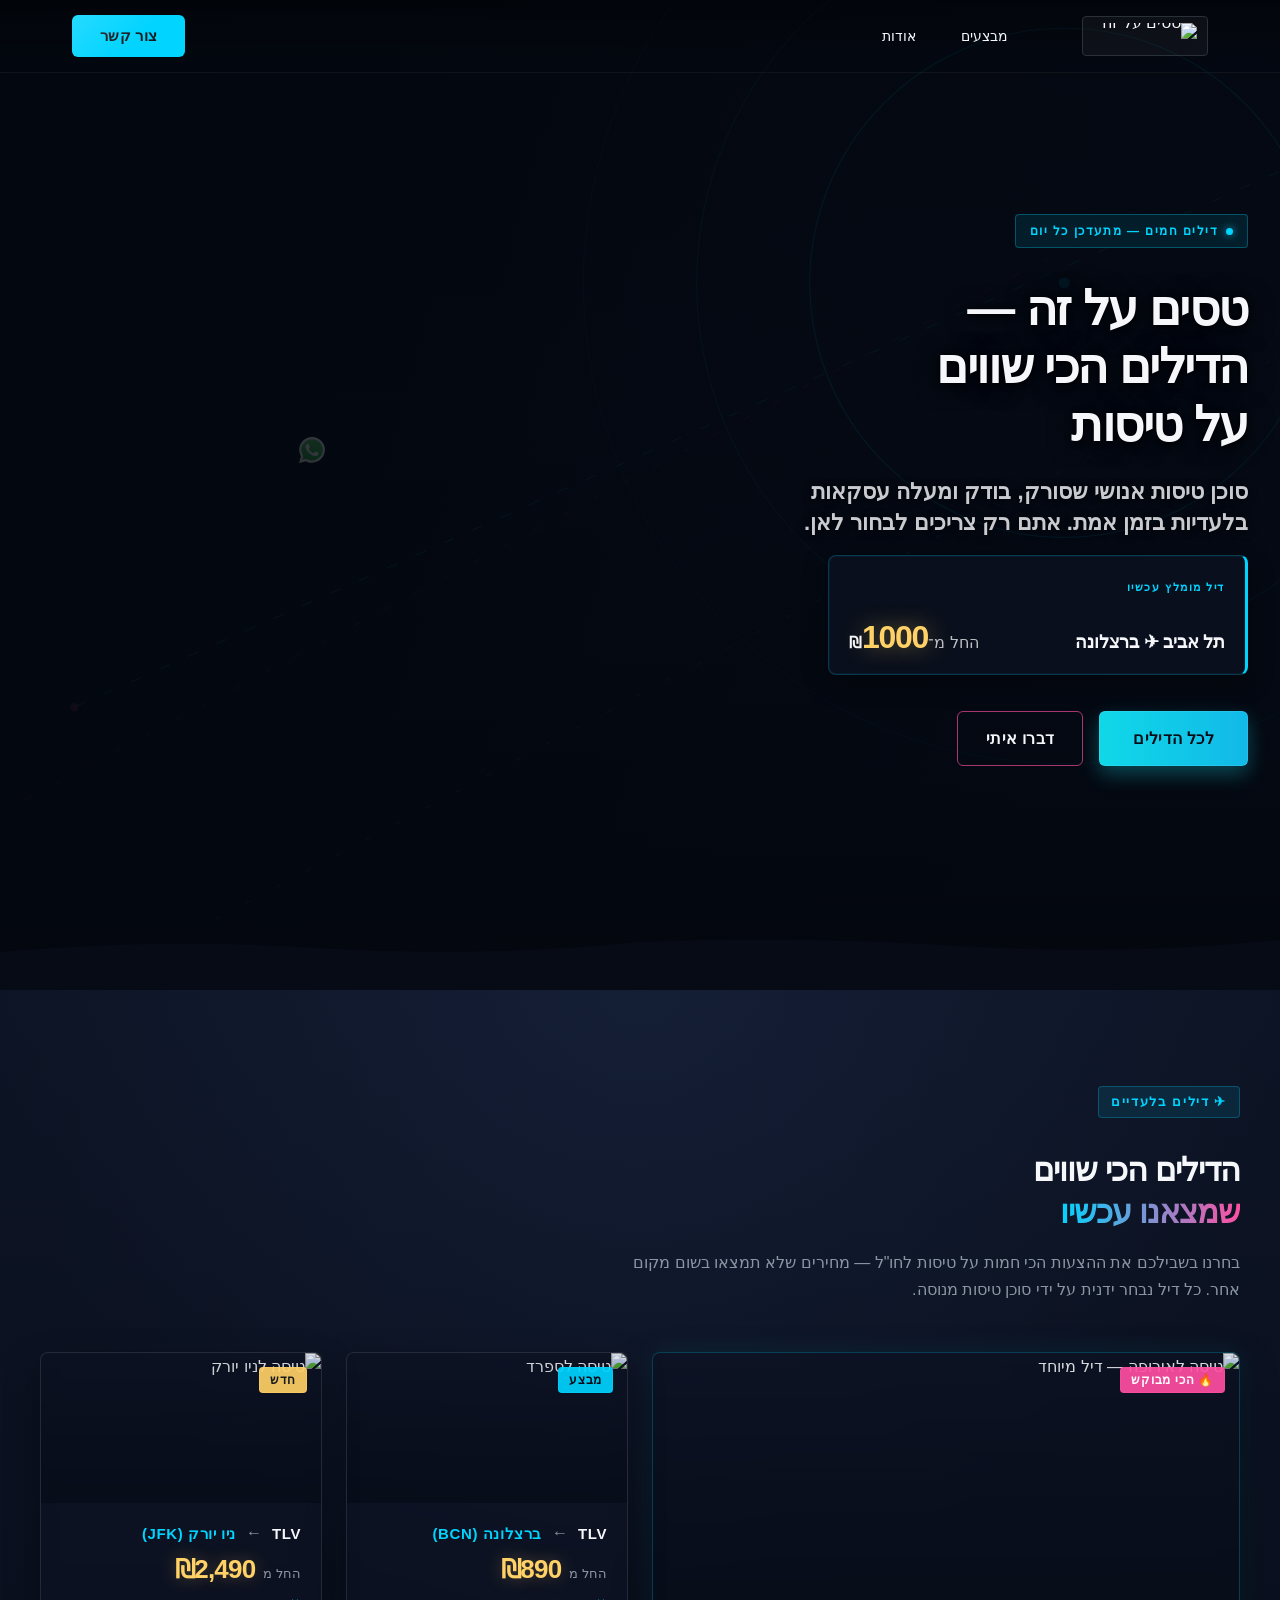
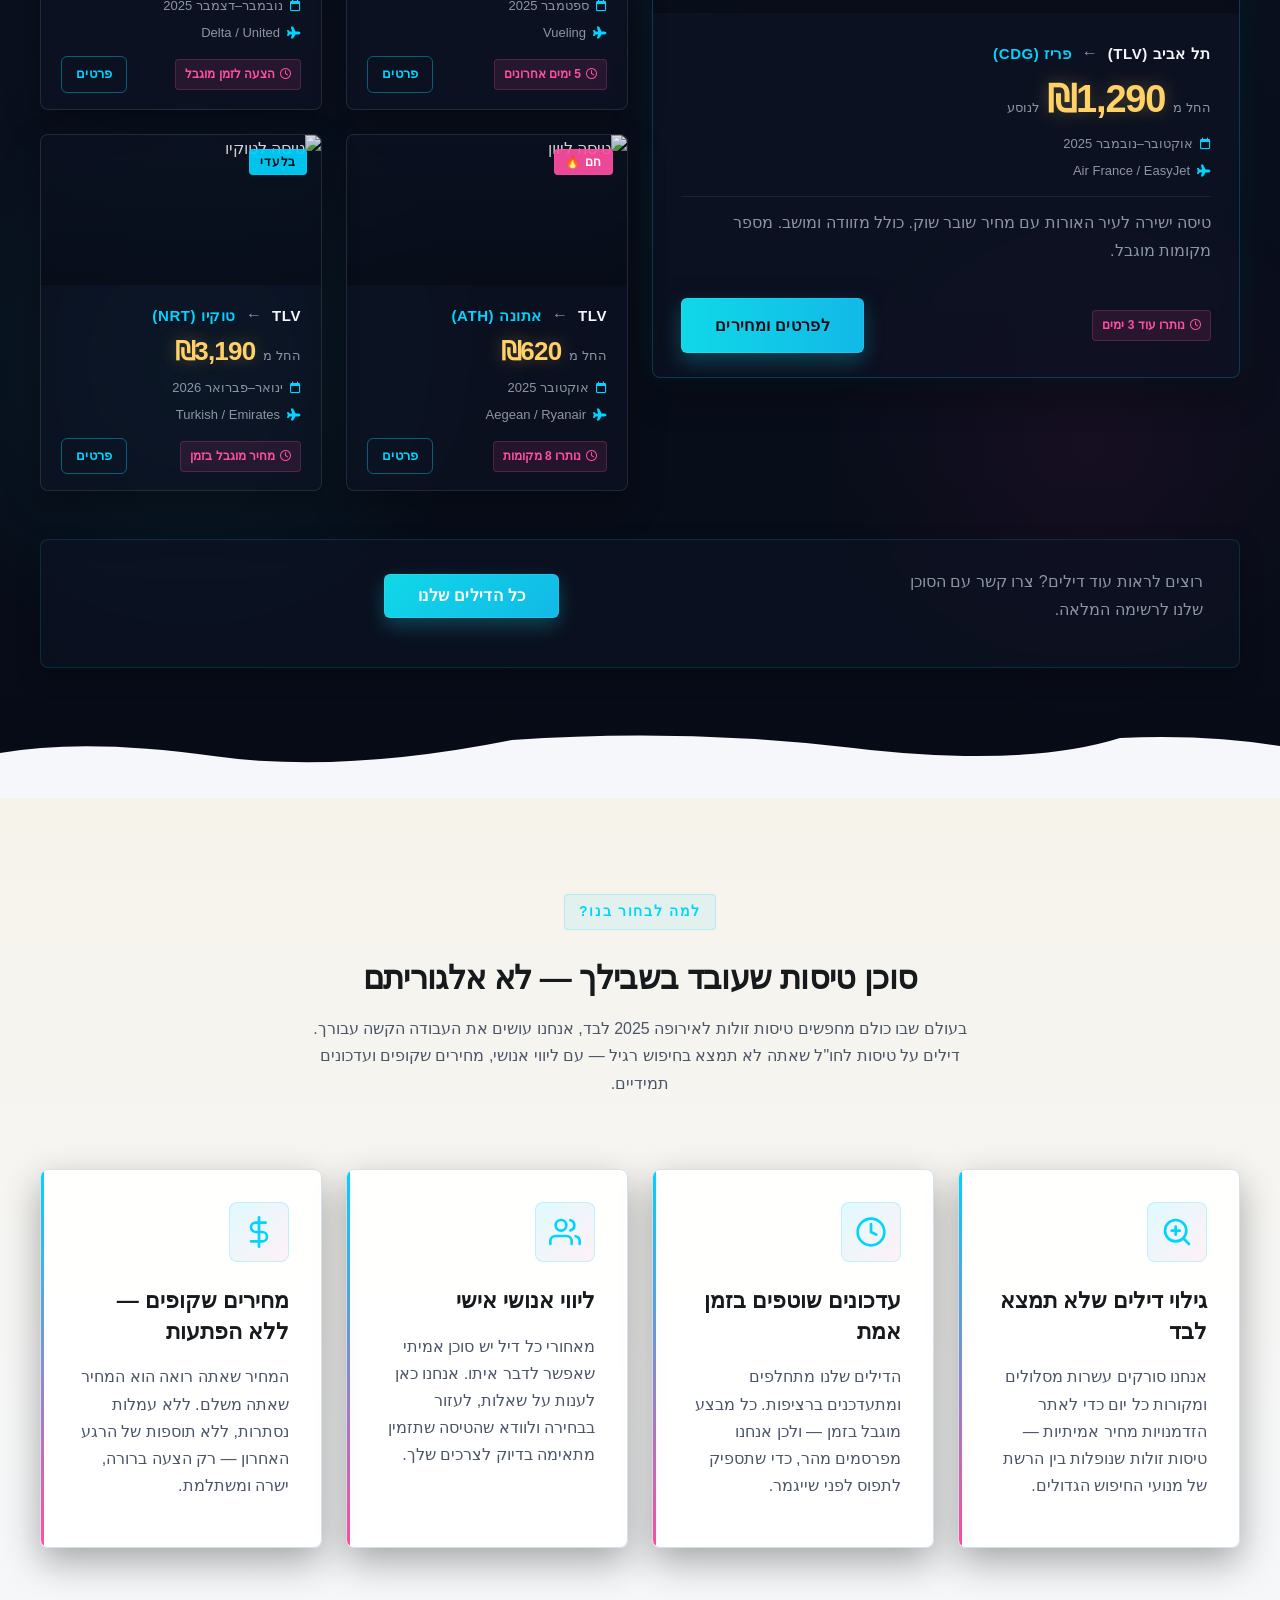
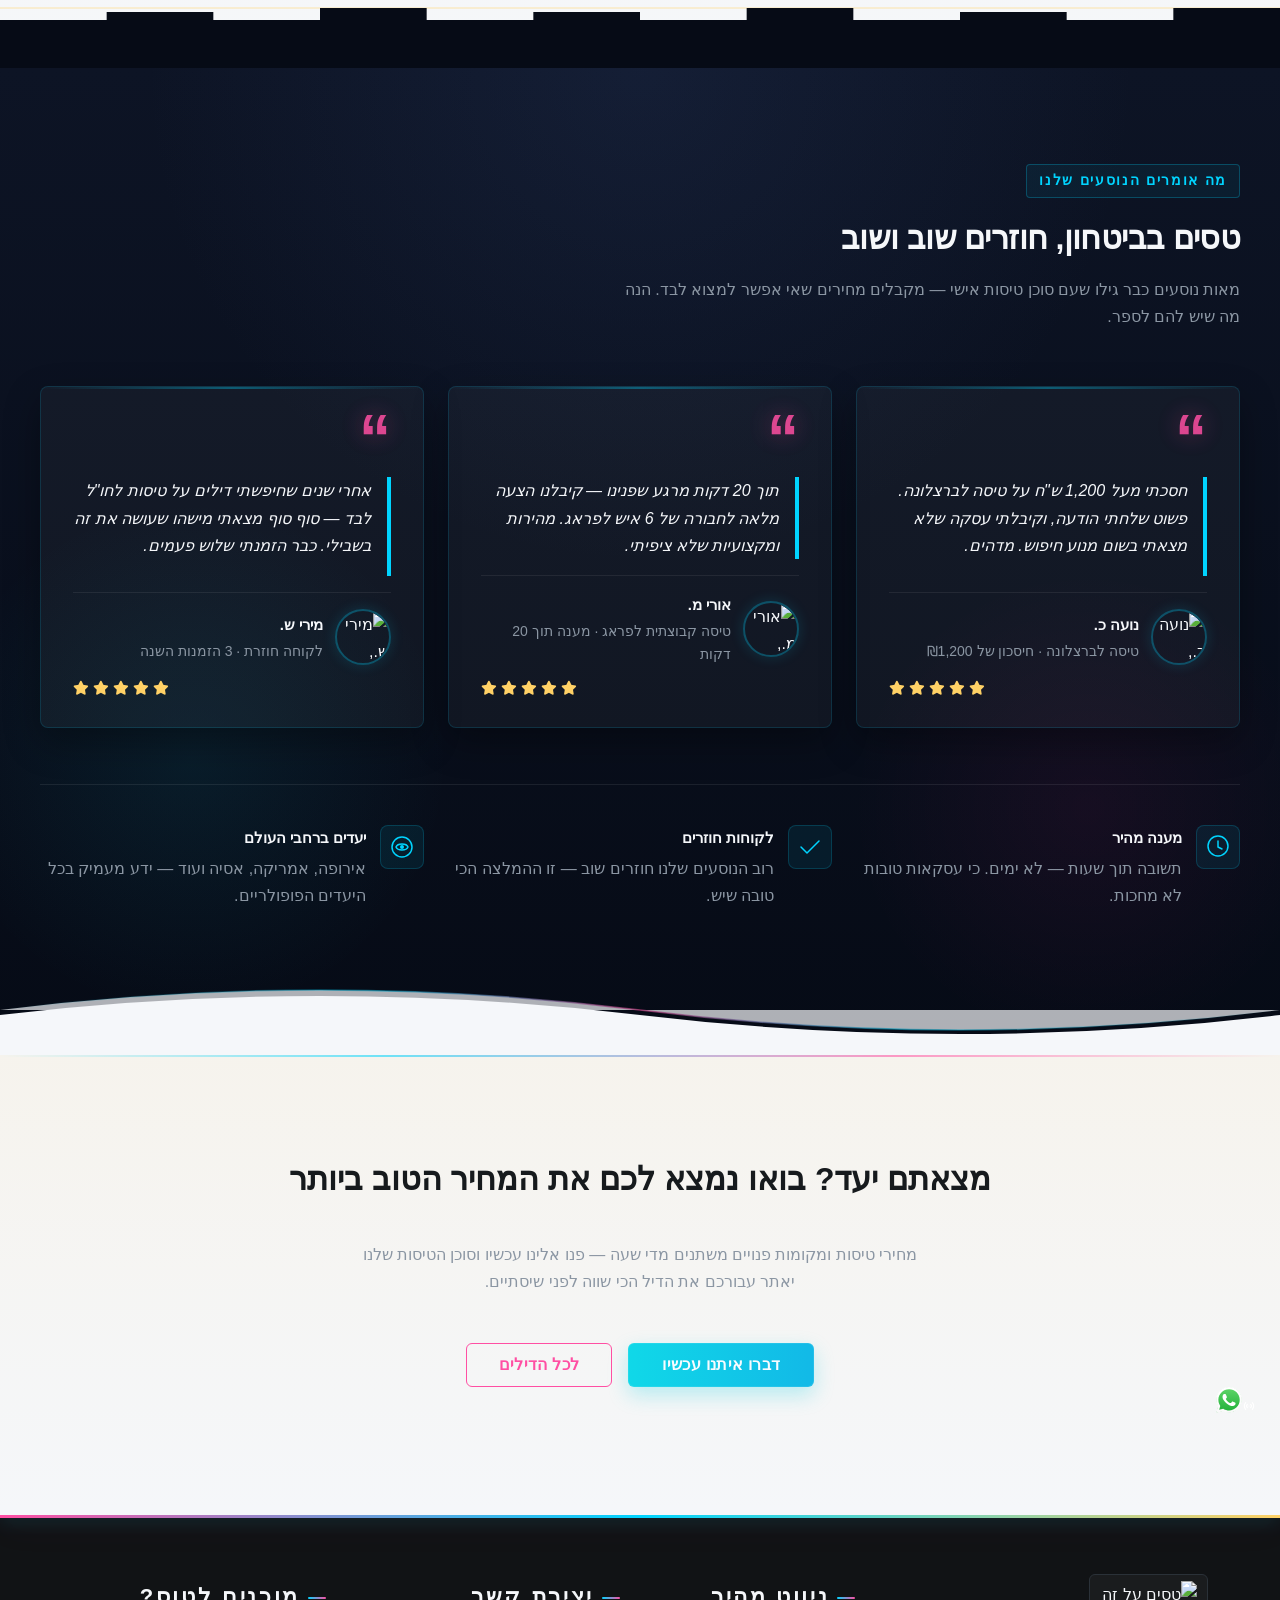
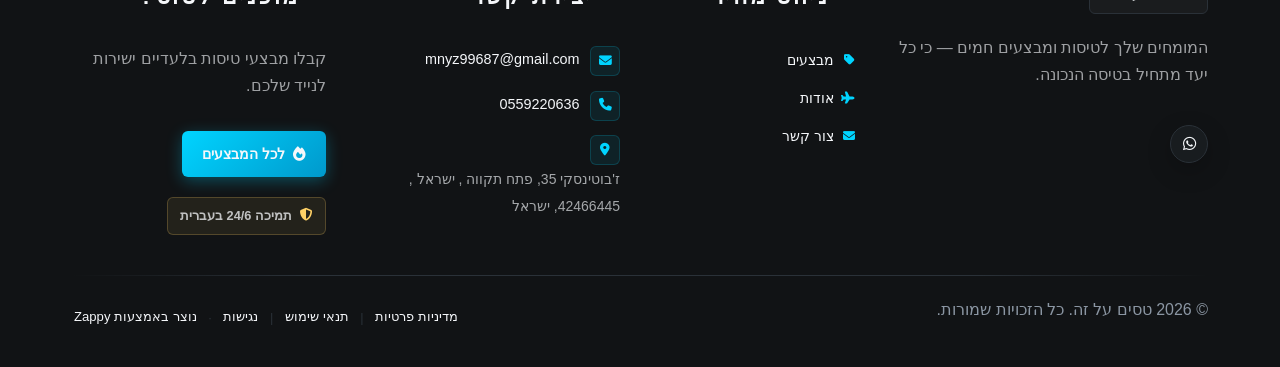
==== commit 1a44a135: "Background sync: Progressive GitHub Sync" ====
--- a/public/index.html
+++ b/public/index.html
@@ -1272,7 +1272,7 @@
       </div>
     </div>
   </div>
-<svg xmlns="http://www.w3.org/2000/svg" aria-hidden="true" role="img" width="14" height="14" viewBox="0 0 24 24" data-icon="tabler:access-point" data-iconify="tabler:access-point" data-element-type="icon" data-element-id="icon-1774385082193-36igx9bqz" data-icon-type="iconify" data-size-adjusted="true" style="width: 14px !important; height: 14px !important; display: inline-block; vertical-align: -0.125em; color: rgb(255, 255, 255); cursor: pointer;" class="iconify iconify--tabler" data-zappy-click-action="link"><path fill="none" stroke="currentColor" stroke-linecap="round" stroke-linejoin="round" stroke-width="2" d="M12 12v.01m2.828-2.838a4 4 0 0 1 0 5.656m2.829-8.485a8 8 0 0 1 0 11.314m-8.489-2.829a4 4 0 0 1 0-5.656m-2.831 8.485a8 8 0 0 1 0-11.314"></path></svg></section>
+<svg xmlns="http://www.w3.org/2000/svg" aria-hidden="true" role="img" width="14" height="14" viewBox="0 0 24 24" data-icon="tabler:access-point" data-iconify="tabler:access-point" data-element-type="icon" data-element-id="icon-1774385082193-36igx9bqz" data-icon-type="iconify" data-size-adjusted="true" style="display: inline-block; vertical-align: -0.125em; color: rgb(255, 255, 255); cursor: pointer; width: 14px; height: 14px;" class="iconify iconify--tabler" data-zappy-click-action="link"><path fill="none" stroke="currentColor" stroke-linecap="round" stroke-linejoin="round" stroke-width="2" d="M12 12v.01m2.828-2.838a4 4 0 0 1 0 5.656m2.829-8.485a8 8 0 0 1 0 11.314m-8.489-2.829a4 4 0 0 1 0-5.656m-2.831 8.485a8 8 0 0 1 0-11.314"></path></svg><svg xmlns="http://www.w3.org/2000/svg" aria-hidden="true" role="img" width="26" height="26" viewBox="0 0 256 258" data-icon="logos:whatsapp-icon" data-iconify="logos:whatsapp-icon" data-element-type="icon" data-element-id="icon-1774385465631-rmemt437s" data-icon-type="iconify" data-size-adjusted="true" style="width: 26px !important; height: 26px !important; display: inline-block; vertical-align: -0.125em; color: rgb(255, 255, 255);" class="iconify iconify--logos"><defs><linearGradient id="IconifyId19d219d86209100430" x1="50%" x2="50%" y1="100%" y2="0%"><stop offset="0%" stop-color="#1FAF38"></stop><stop offset="100%" stop-color="#60D669"></stop></linearGradient><linearGradient id="IconifyId19d219d86209100431" x1="50%" x2="50%" y1="100%" y2="0%"><stop offset="0%" stop-color="#F9F9F9"></stop><stop offset="100%" stop-color="#FFF"></stop></linearGradient></defs><path fill="url(#IconifyId19d219d86209100430)" d="M5.463 127.456c-.006 21.677 5.658 42.843 16.428 61.499L4.433 252.697l65.232-17.104a123 123 0 0 0 58.8 14.97h.054c67.815 0 123.018-55.183 123.047-123.01c.013-32.867-12.775-63.773-36.009-87.025c-23.23-23.25-54.125-36.061-87.043-36.076c-67.823 0-123.022 55.18-123.05 123.004"></path><path fill="url(#IconifyId19d219d86209100431)" d="M1.07 127.416c-.007 22.457 5.86 44.38 17.014 63.704L0 257.147l67.571-17.717c18.618 10.151 39.58 15.503 60.91 15.511h.055c70.248 0 127.434-57.168 127.464-127.423c.012-34.048-13.236-66.065-37.3-90.15C194.633 13.286 162.633.014 128.536 0C58.276 0 1.099 57.16 1.071 127.416m40.24 60.376l-2.523-4.005c-10.606-16.864-16.204-36.352-16.196-56.363C22.614 69.029 70.138 21.52 128.576 21.52c28.3.012 54.896 11.044 74.9 31.06c20.003 20.018 31.01 46.628 31.003 74.93c-.026 58.395-47.551 105.91-105.943 105.91h-.042c-19.013-.01-37.66-5.116-53.922-14.765l-3.87-2.295l-40.098 10.513z"></path><path fill="#FFF" d="M96.678 74.148c-2.386-5.303-4.897-5.41-7.166-5.503c-1.858-.08-3.982-.074-6.104-.074c-2.124 0-5.575.799-8.492 3.984c-2.92 3.188-11.148 10.892-11.148 26.561s11.413 30.813 13.004 32.94c1.593 2.123 22.033 35.307 54.405 48.073c26.904 10.609 32.379 8.499 38.218 7.967c5.84-.53 18.844-7.702 21.497-15.139c2.655-7.436 2.655-13.81 1.859-15.142c-.796-1.327-2.92-2.124-6.105-3.716s-18.844-9.298-21.763-10.361c-2.92-1.062-5.043-1.592-7.167 1.597c-2.124 3.184-8.223 10.356-10.082 12.48c-1.857 2.129-3.716 2.394-6.9.801c-3.187-1.598-13.444-4.957-25.613-15.806c-9.468-8.442-15.86-18.867-17.718-22.056c-1.858-3.184-.199-4.91 1.398-6.497c1.431-1.427 3.186-3.719 4.78-5.578c1.588-1.86 2.118-3.187 3.18-5.311c1.063-2.126.531-3.986-.264-5.579c-.798-1.593-6.987-17.343-9.819-23.64"></path></svg></section>
   </main>
   
   <footer class="site-footer"><div class="footer-glow-bar"></div><div class="footer-container"><div class="footer-top"><div class="footer-col footer-col--brand"><a href="/" class="footer-logo-link"><img class="logo" data-placeholder="logo" data-context="business logo" width="150" height="40" src="/assets/business-logo.webp" alt="טסים על זה"></a><p class="footer-tagline">המומחים שלך לטיסות ומבצעים חמים — כי כל יעד מתחיל בטיסה הנכונה.</p><div class="footer-social"><a href="#" aria-label="Facebook" class="social-link" style="display:none !important;"><i class="fab fa-facebook-f"></i></a><a href="#" aria-label="Instagram" class="social-link" style="display:none !important;"><i class="fab fa-instagram"></i></a><a href="https://wa.me/972559220636" aria-label="WhatsApp" class="social-link"><i class="fab fa-whatsapp"></i></a></div></div><div class="footer-col footer-col--links"><h3 class="footer-heading"><span class="heading-accent"></span>ניווט מהיר</h3><ul class="footer-nav"><li><a href="/deals" class="footer-link"><i class="fas fa-tag footer-link-icon"></i>מבצעים</a></li><li><a href="/about" class="footer-link"><i class="fas fa-plane footer-link-icon"></i>אודות</a></li><li><a href="/contact" class="footer-link"><i class="fas fa-envelope footer-link-icon"></i>צור קשר</a></li></ul></div><div class="footer-col footer-col--contact"><h3 class="footer-heading"><span class="heading-accent"></span>יצירת קשר</h3><ul class="footer-contact-list"><li class="footer-contact-item"><span class="contact-icon-wrap"><i class="fas fa-envelope"></i></span><a href="mailto:mnyz99687@gmail.com" class="footer-link">mnyz99687@gmail.com</a></li><li class="footer-contact-item"><span class="contact-icon-wrap"><i class="fas fa-phone"></i></span><a href="tel:0559220636" class="footer-link">0559220636</a></li><li class="footer-contact-item"><a href="/"><span class="contact-icon-wrap"><i class="fas fa-map-marker-alt"></i></span><span class="footer-address">ז'בוטינסקי 35, פתח תקווה , ישראל , 42466445, ישראל</span></a></li></ul></div><div class="footer-col footer-col--cta"><h3 class="footer-heading"><span class="heading-accent"></span>מוכנים לטוס?</h3><p class="footer-cta-text">קבלו מבצעי טיסות בלעדיים ישירות לנייד שלכם.</p><a href="/deals" class="footer-cta-btn"><i class="fas fa-fire"></i> לכל המבצעים</a><div class="footer-badge"><i class="fas fa-shield-alt"></i><span>תמיכה 24/6 בעברית</span></div></div></div><div class="footer-divider"></div><div class="footer-bottom"><p class="footer-copyright">© 2026 טסים על זה. כל הזכויות שמורות.</p><div class="footer-legal"><a href="/privacy" class="legal-link">מדיניות פרטיות</a><span class="legal-sep">|</span><a href="/terms" class="legal-link">תנאי שימוש</a><span class="legal-sep">|</span><a href="/accessibility" class="legal-link">נגישות</a><span class="legal-sep">·</span><a href="https://zappy5.com" target="_blank" class="zappy-attribution">נוצר באמצעות Zappy</a></div></div></div></footer>
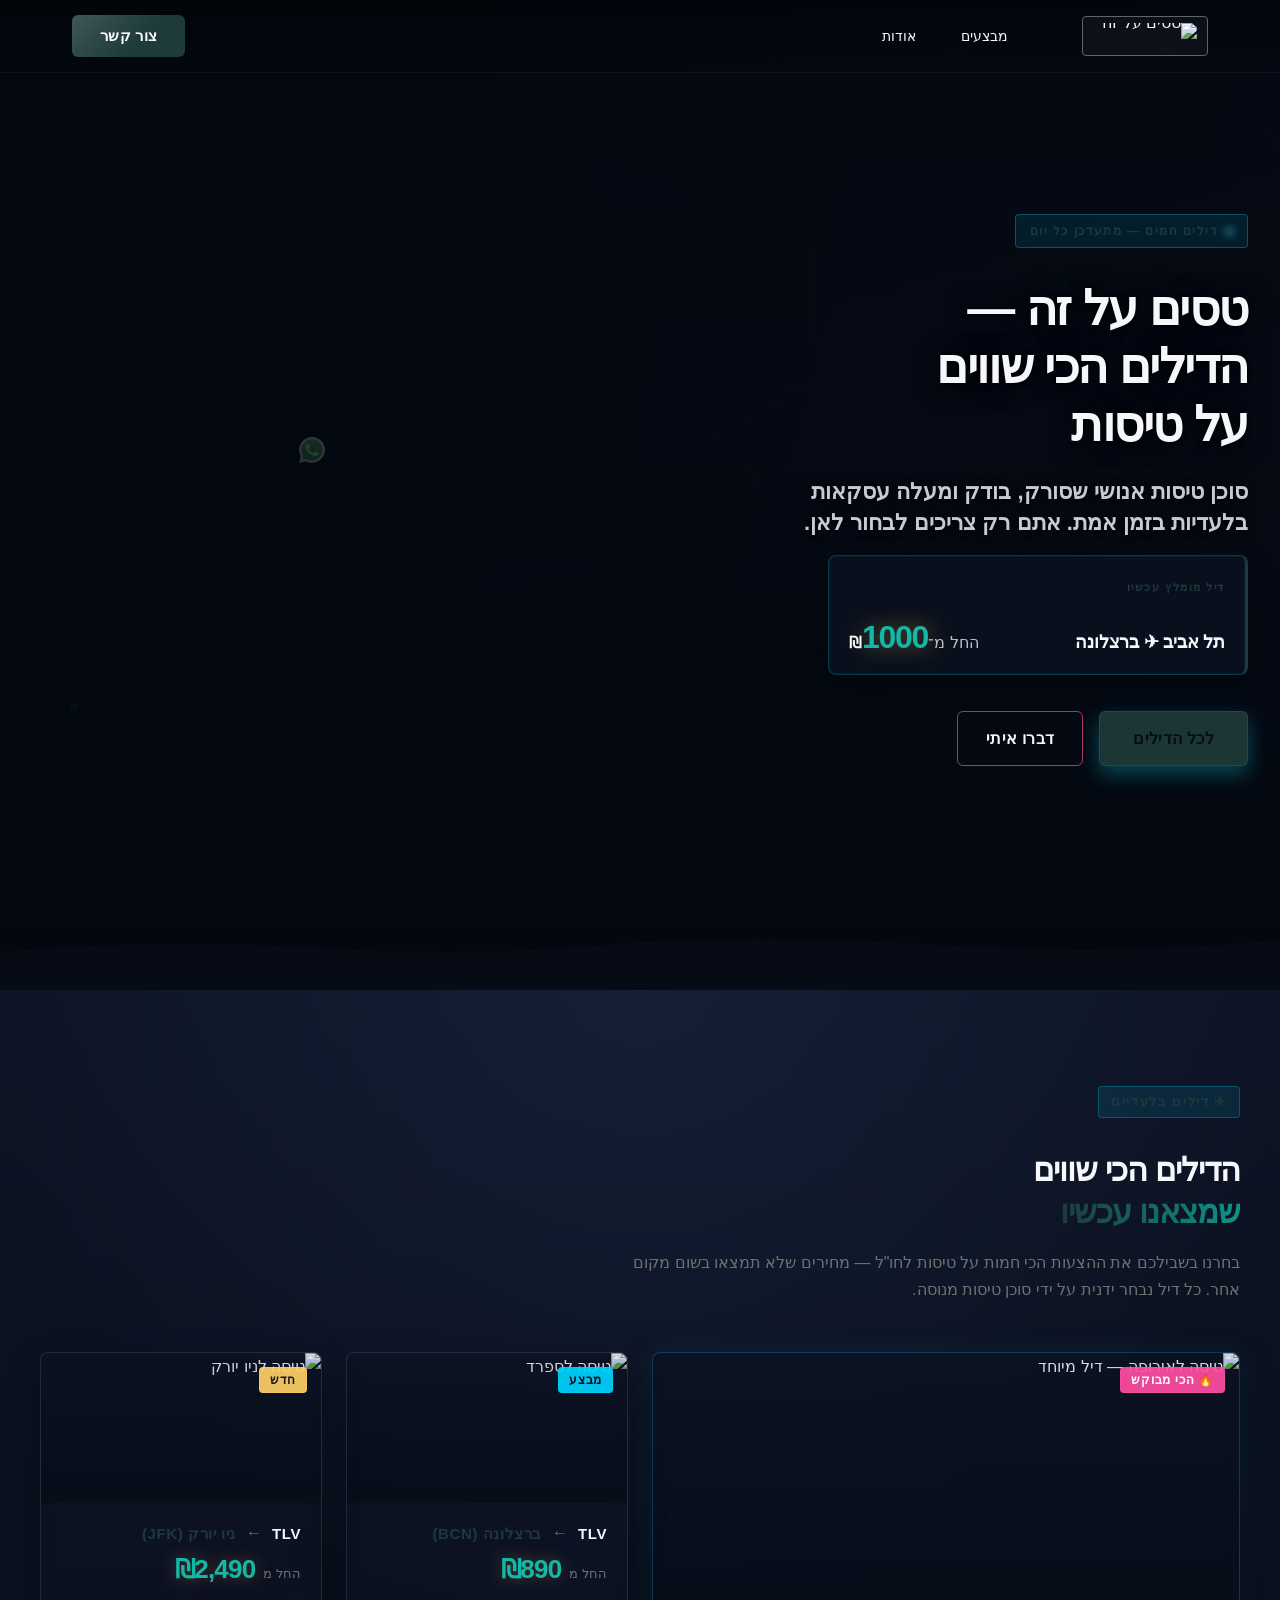
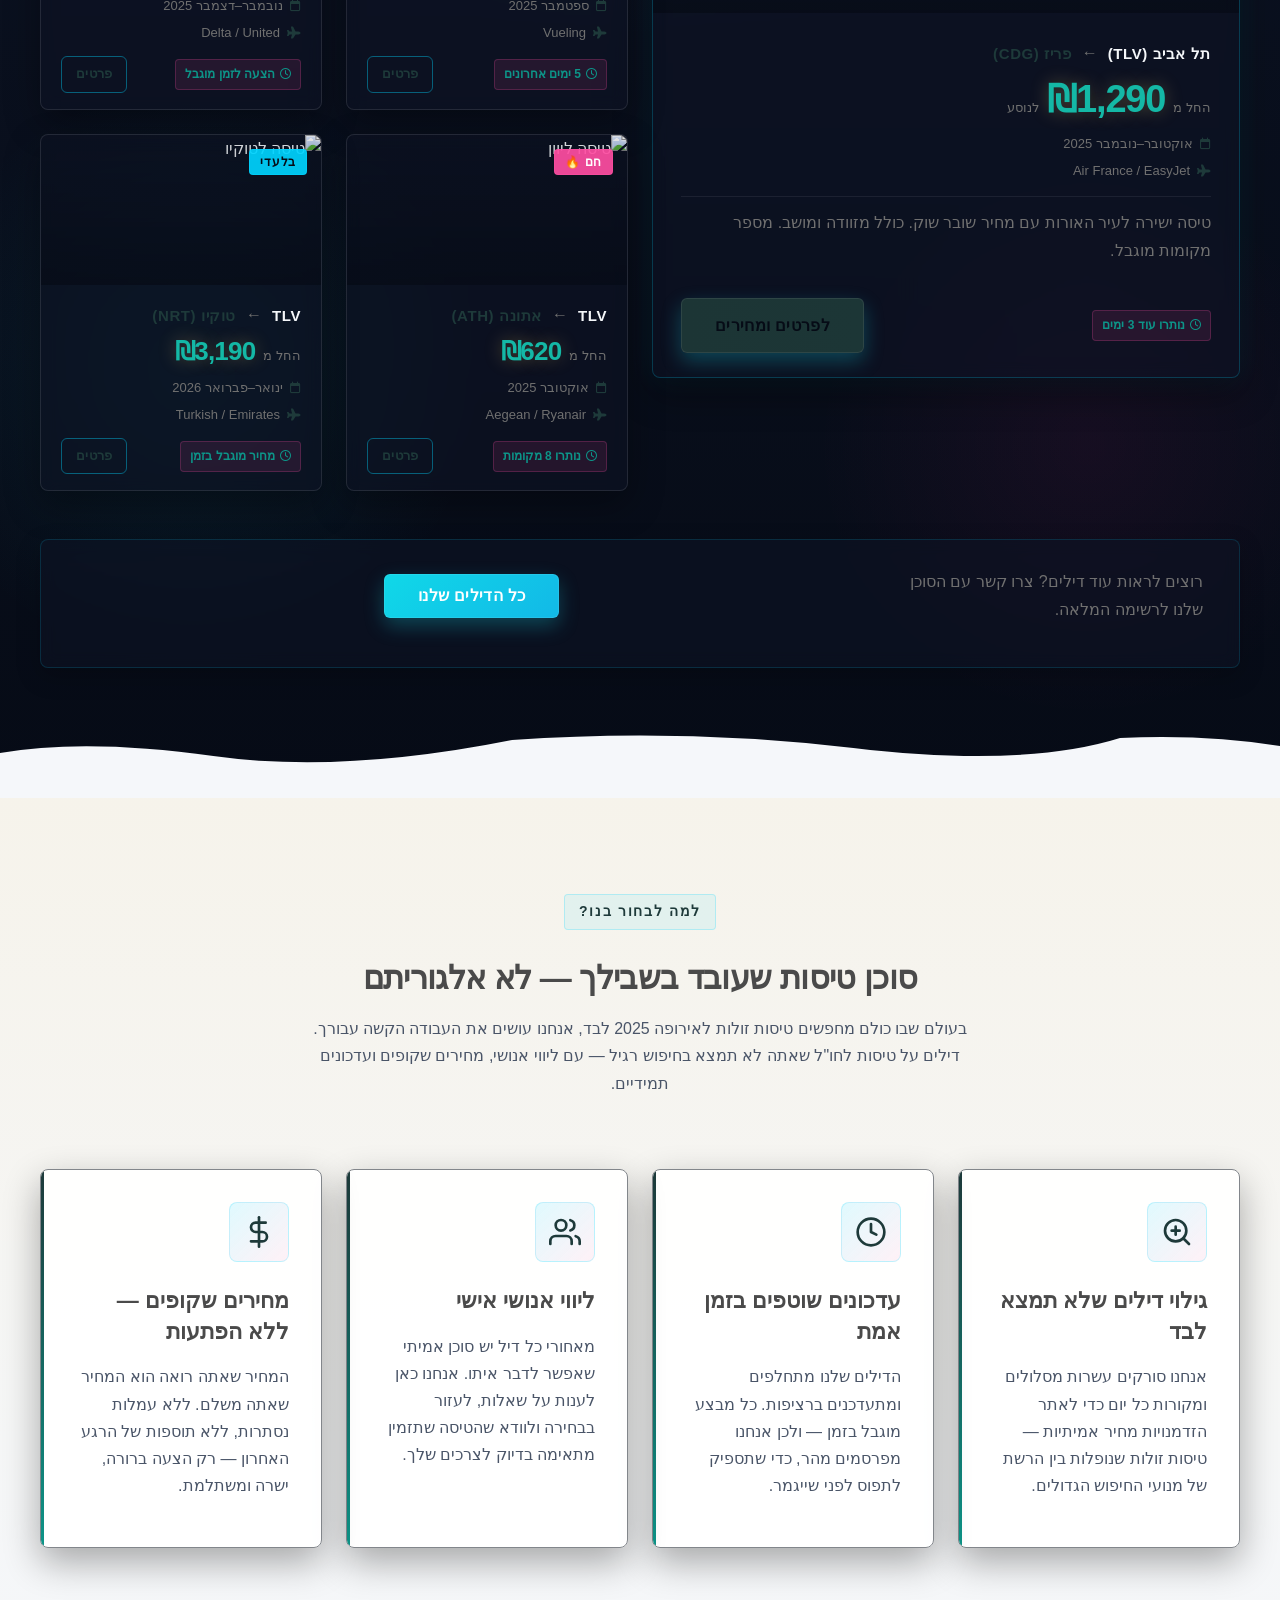
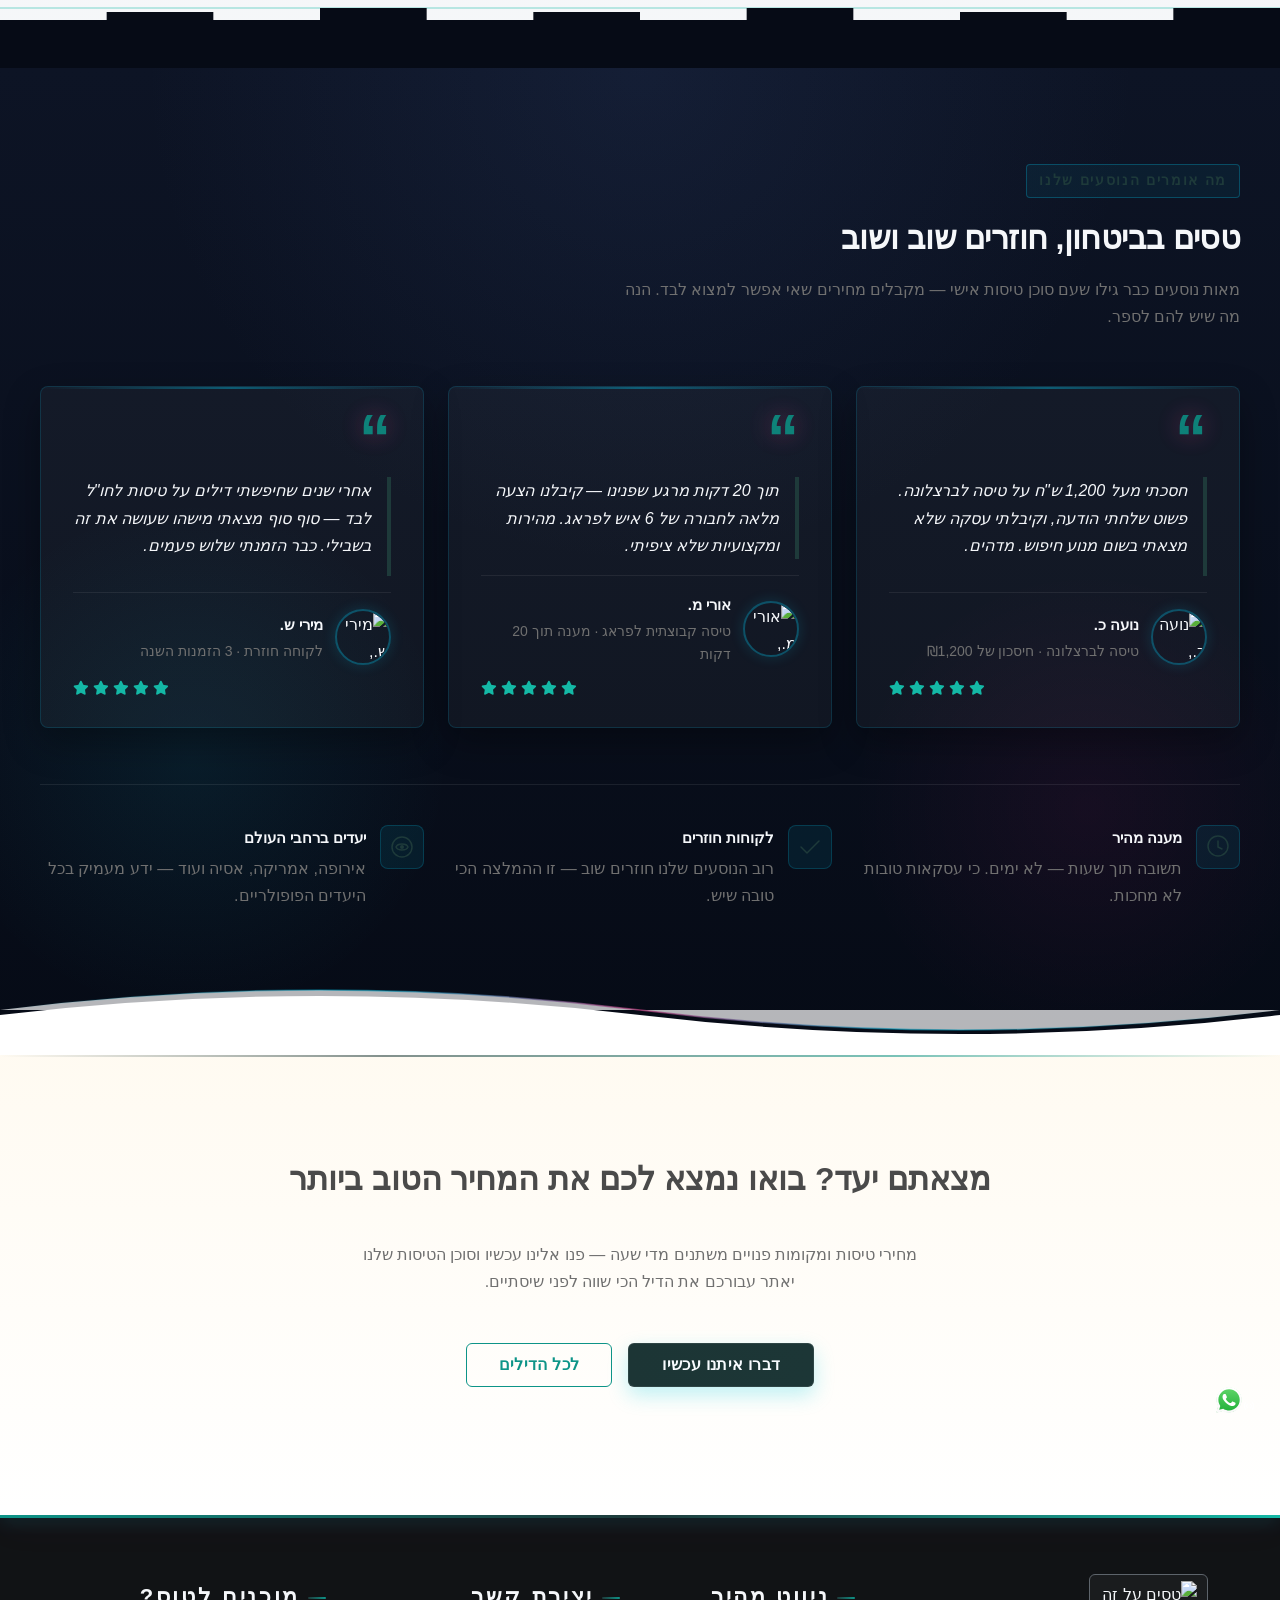
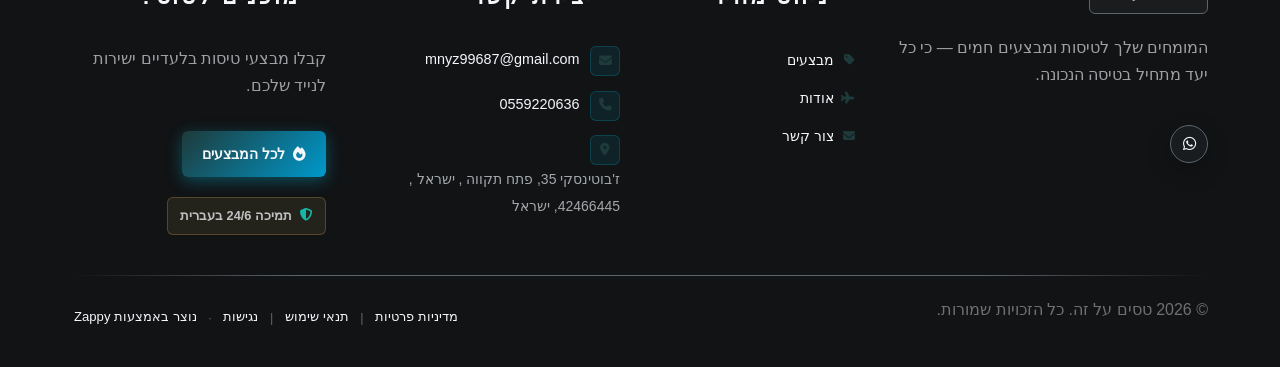
==== commit acc3a58b: "Background sync: Progressive GitHub Sync" ====
--- a/public/index.html
+++ b/public/index.html
@@ -787,15 +787,15 @@
   <!-- Route-line texture overlay -->
   <div class="index-hero-texture" aria-hidden="true">
     <svg data-no-icon-edit="true" aria-hidden="true" viewBox="0 0 1200 700" preserveAspectRatio="xMidYMid slice" xmlns="http://www.w3.org/2000/svg" style="width:100%;height:100%;opacity:0.07;">
-      <circle cx="900" cy="200" r="180" fill="none" stroke="#00D4FF" stroke-width="0.8"></circle>
-      <circle cx="900" cy="200" r="260" fill="none" stroke="#00D4FF" stroke-width="0.5"></circle>
-      <circle cx="900" cy="200" r="340" fill="none" stroke="#00D4FF" stroke-width="0.3"></circle>
-      <line x1="200" y1="500" x2="1100" y2="100" stroke="#00D4FF" stroke-width="0.6" stroke-dasharray="8 14"></line>
-      <line x1="100" y1="600" x2="950" y2="150" stroke="#FF4FA3" stroke-width="0.4" stroke-dasharray="6 18"></line>
-      <line x1="300" y1="650" x2="1150" y2="200" stroke="#00D4FF" stroke-width="0.5" stroke-dasharray="4 20"></line>
-      <circle cx="900" cy="200" r="4" fill="#00D4FF" opacity="0.9"></circle>
-      <circle cx="200" cy="500" r="3" fill="#FF4FA3" opacity="0.7"></circle>
-      <circle cx="100" cy="600" r="3" fill="#00D4FF" opacity="0.6"></circle>
+      <circle cx="900" cy="200" r="180" fill="none" stroke="#1E3A3A" stroke-width="0.8"></circle>
+      <circle cx="900" cy="200" r="260" fill="none" stroke="#1E3A3A" stroke-width="0.5"></circle>
+      <circle cx="900" cy="200" r="340" fill="none" stroke="#1E3A3A" stroke-width="0.3"></circle>
+      <line x1="200" y1="500" x2="1100" y2="100" stroke="#1E3A3A" stroke-width="0.6" stroke-dasharray="8 14"></line>
+      <line x1="100" y1="600" x2="950" y2="150" stroke="#0D9488" stroke-width="0.4" stroke-dasharray="6 18"></line>
+      <line x1="300" y1="650" x2="1150" y2="200" stroke="#1E3A3A" stroke-width="0.5" stroke-dasharray="4 20"></line>
+      <circle cx="900" cy="200" r="4" fill="#1E3A3A" opacity="0.9"></circle>
+      <circle cx="200" cy="500" r="3" fill="#0D9488" opacity="0.7"></circle>
+      <circle cx="100" cy="600" r="3" fill="#1E3A3A" opacity="0.6"></circle>
     </svg>
   </div>
 
@@ -962,7 +962,7 @@
               <span class="deal-route__arrow">←</span>
               <span class="deal-route__dest">אתונה (ATH)</span>
             </div>
-            <div class="deal-price-block deal-price-block--sm">
+            <div class="deal-price-block deal-price-block--sm" style="">
               <span class="deal-price__from">החל מ</span>
               <span class="deal-price__amount">₪620</span>
             </div>
@@ -970,8 +970,8 @@
               <span class="deal-meta__item"><i class="fa-regular fa-calendar"></i> אוקטובר 2025</span>
               <span class="deal-meta__item"><i class="fa-solid fa-plane" data-element-type="icon" data-element-id="icon-1774384297640-j5zltf3dc" data-icon-type="fontawesome" style="pointer-events: auto; cursor: pointer;"></i> Aegean / Ryanair</span>
             </div>
-            <div class="deal-footer deal-footer--sm">
-              <span class="deal-timer"><i class="fa-regular fa-clock"></i> נותרו 8 מקומות</span>
+            <div class="deal-footer deal-footer--sm" style="">
+              <span class="deal-timer"><i class="fa-regular fa-clock" style="cursor: pointer;"></i> נותרו 8 מקומות</span>
               <a href="#contact" class="btn-deal-sm" data-element-type="button" data-element-id="btn-1774384297628-claw7gtgv" data-native-element="true">פרטים</a>
             </div>
           </div>
@@ -980,7 +980,7 @@
         <!-- Secondary Deal 4 -->
         <article class="deal-card deal-card--secondary">
           <div class="deal-card__image-wrap deal-card__image-wrap--sm">
-            <img data-placeholder="index-showcase-image-5" data-context="Stunning view of Tokyo Japan at night with neon lights, Mount Fuji in background, cinematic travel photography, premium destination" width="400" height="220" src="/assets/site-index-showcase-image-5.webp" alt="טיסה לטוקיו" class="deal-card__image zappy-editable-image" data-element-type="image" data-element-id="img-1774384297646-lmodt2lkl" data-original-position="static" style="position: relative;" data-resize-handler-attached="true">
+            <div data-zappy-zoom-wrapper="true" data-element-id="img-1774384297646-lmodt2lkl" data-element-type="image" data-zappy-zoom-wrapper-width="339px" data-zappy-zoom-wrapper-height="189px" data-zappy-zoom-wrapper-width-mode="px" style="position: relative !important; overflow: hidden !important; width: 339px !important; max-width: 100% !important; margin-left: auto !important; margin-right: auto !important; height: 189px !important; display: block !important; min-height: 150px !important;" data-zappy-zoom-clip="true" data-zappy-wrapper-margins-applied="true"><img data-placeholder="index-showcase-image-5" data-context="Stunning view of Tokyo Japan at night with neon lights, Mount Fuji in background, cinematic travel photography, premium destination" width="400" height="220" src="/assets/site-index-showcase-image-5.webp" alt="טיסה לטוקיו" class="deal-card__image zappy-editable-image" data-element-type="image" data-element-id="img-1774384297646-lmodt2lkl" data-original-position="static" style="position: relative !important; object-position: 35% 83%; margin-top: 0px !important; margin-bottom: 0px !important; width: 100% !important; height: auto !important; max-width: 100% !important; max-height: 300px !important; display: block; object-fit: cover !important;" data-resize-handler-attached="true" data-zappy-zoom="0.8"></div>
             <div class="deal-card__image-overlay"></div>
             <p><span class="deal-chip deal-chip--sale">בלעדי</span>
           </p></div>
@@ -1105,7 +1105,7 @@
   <div class="index-benefits-divider-wrapper">
     <svg aria-hidden="true" viewBox="0 0 1200 72" preserveAspectRatio="none" xmlns="http://www.w3.org/2000/svg">
       <!-- Gold inset line -->
-      <line x1="0" y1="12" x2="1200" y2="12" stroke="#FFD166" stroke-width="1.2" opacity="0.55"></line>
+      <line x1="0" y1="12" x2="1200" y2="12" stroke="#14B8A6" stroke-width="1.2" opacity="0.55"></line>
       <!-- Stepped pixel edge filling bottom (charcoal = bg-dark) -->
       <path d="M0,72 L0,24 L100,24 L100,16 L200,16 L200,24 L300,24 L300,12 L400,12 L400,24 L500,24 L500,16 L600,16 L600,24 L700,24 L700,12 L800,12 L800,24 L900,24 L900,16 L1000,16 L1000,24 L1100,24 L1100,12 L1200,12 L1200,72 Z" fill="#060B16"></path>
     </svg>
@@ -1333,61 +1333,6 @@
           observer.observe(menu, { attributes: true, attributeFilter: ['class', 'style'] });
         });
       }, 500);
-    })();
-    </script>
-
-    <script id="zappy-navbar-scroll-effect">
-    (function(){
-      var nb=document.querySelector('nav.navbar,.navbar:not(.zappy-catalog-menu)');
-      var cm=document.querySelector('.zappy-catalog-menu,#zappy-catalog-menu');
-      if(!nb)return;
-      var fb='rgba(245,247,250,0.85)';
-      var th=60;
-      var rs=getComputedStyle(document.documentElement);
-      var td=rs.getPropertyValue('--text-dark').trim()||'#1a1a1a';
-      var tl=rs.getPropertyValue('--text-light').trim()||'#ffffff';
-      var st=true?td:tl;
-      nb.style.transition='background 0.3s ease,backdrop-filter 0.3s ease,-webkit-backdrop-filter 0.3s ease,box-shadow 0.3s ease';
-      if(cm)cm.style.transition='background 0.3s ease,backdrop-filter 0.3s ease,-webkit-backdrop-filter 0.3s ease';
-      var neSel='a,.navbar-brand,.navbar-brand a,.dropdown-toggle,.mobile-toggle,.phone-header-btn,.mobile-hamburger-btn,.mobile-close-btn,.mobile-submenu-toggle,.nav-link';
-      var skipCls=['cart-link','login-link','nav-search-toggle','search-toggle'];
-      function sTC(c,clr){var els=c.querySelectorAll(neSel);for(var i=0;i<els.length;i++){var sk=false;if(els[i].closest('.sub-menu')||els[i].closest('.dropdown-menu')){sk=true;}for(var j=0;j<skipCls.length;j++){if(els[i].classList.contains(skipCls[j])){sk=true;break;}}if(!sk)els[i].style.setProperty('color',clr,'important');}}
-      function cTC(c){var els=c.querySelectorAll(neSel);for(var i=0;i<els.length;i++){if(els[i].closest('.sub-menu')||els[i].closest('.dropdown-menu'))continue;els[i].style.removeProperty('color');}}
-      function applyScrolled(){
-        nb.classList.add('scrolled');
-        if(window.innerWidth>768){
-          nb.style.setProperty('--frosted-text',st);
-          nb.style.setProperty('background-image','none','important');
-          nb.style.setProperty('background-color',fb,'important');
-          nb.style.backdropFilter='blur(12px)';nb.style.webkitBackdropFilter='blur(12px)';nb.style.boxShadow='0 2px 16px rgba(0,0,0,0.12)';
-          sTC(nb,st);
-        }
-        if(cm){cm.classList.add('scrolled');if(window.innerWidth>768){cm.style.setProperty('background',fb,'important');cm.style.setProperty('backdrop-filter','blur(12px)','important');cm.style.setProperty('-webkit-backdrop-filter','blur(12px)','important');sTC(cm,st);}}
-      }
-      function onS(){
-        if(window._zappyNavNoDarkHero) return;
-        if(window.innerWidth<=768){nb.classList.remove('scrolled');cTC(nb);if(cm){cm.classList.remove('scrolled');cTC(cm);}return;}
-        var y=window.scrollY||window.pageYOffset;
-        if(y>th){
-          nb.classList.add('scrolled');nb.style.setProperty('background-color',fb,'important');nb.style.setProperty('background-image','none','important');
-          nb.style.setProperty('--frosted-text',st);nb.style.backdropFilter='blur(12px)';nb.style.webkitBackdropFilter='blur(12px)';nb.style.boxShadow='0 2px 16px rgba(0,0,0,0.12)';
-          sTC(nb,st);
-          if(cm){cm.classList.add('scrolled');cm.style.setProperty('background',fb,'important');cm.style.setProperty('backdrop-filter','blur(12px)','important');cm.style.setProperty('-webkit-backdrop-filter','blur(12px)','important');sTC(cm,st);}
-        }else{
-          nb.classList.remove('scrolled');nb.style.setProperty('background-color','transparent','important');nb.style.removeProperty('background-image');
-          nb.style.removeProperty('--frosted-text');nb.style.backdropFilter='none';nb.style.webkitBackdropFilter='none';nb.style.boxShadow='none';
-          cTC(nb);
-          if(cm){cm.classList.remove('scrolled');cm.style.setProperty('background','transparent','important');cm.style.setProperty('backdrop-filter','none','important');cm.style.setProperty('-webkit-backdrop-filter','none','important');cTC(cm);}
-        }
-      }
-      function sLum(rv,gv,bv){rv/=255;gv/=255;bv/=255;rv=rv<=0.03928?rv/12.92:Math.pow((rv+0.055)/1.055,2.4);gv=gv<=0.03928?gv/12.92:Math.pow((gv+0.055)/1.055,2.4);bv=bv<=0.03928?bv/12.92:Math.pow((bv+0.055)/1.055,2.4);return 0.2126*rv+0.7152*gv+0.0722*bv;}
-      window.addEventListener('scroll',onS,{passive:true});
-      window.addEventListener('resize',onS,{passive:true});
-      onS();
-      var heroEl=document.querySelector('section[class*="hero"],[data-hero-type],main>section:first-child');
-      var hasDH=false;
-      if(heroEl){var hCs=getComputedStyle(heroEl);var hBI=hCs.backgroundImage;if(hBI&&hBI!=='none'){if(hBI.indexOf('url(')!==-1){var hM2=hCs.backgroundColor.match(/\d+/g);if(hM2&&hM2.length>=3){hasDH=sLum(parseInt(hM2[0]),parseInt(hM2[1]),parseInt(hM2[2]))<0.4;}else{hasDH=true;}}else if(hBI.indexOf('gradient')!==-1){var cM=hBI.match(/rgba?\(\s*(\d+)\s*,\s*(\d+)\s*,\s*(\d+)/g);if(cM&&cM.length>0){var tLm=0;for(var ci=0;ci<cM.length;ci++){var pts=cM[ci].match(/\d+/g);tLm+=sLum(parseInt(pts[0]),parseInt(pts[1]),parseInt(pts[2]));}hasDH=(tLm/cM.length)<0.4;}else{hasDH=true;}}else{hasDH=true;}}else{var hM=hCs.backgroundColor.match(/\d+/g);if(hM&&hM.length>=3){hasDH=sLum(parseInt(hM[0]),parseInt(hM[1]),parseInt(hM[2]))<0.4;}}}
-      if(!hasDH){window.removeEventListener('scroll',onS);window.removeEventListener('resize',onS);applyScrolled();window._zappyNavNoDarkHero=true;}
     })();
     </script>
 
--- a/styles.css
+++ b/styles.css
@@ -137,16 +137,16 @@
   src: url('assets/fonts/Rubik-Bold.woff2') format('woff2');
 }
 :root {
-  --primary: #00D4FF;
-  --secondary: #FF4FA3;
-  --accent: #FFD166;
-  --bg-light: #F5F7FA;
+--primary: #1E3A3A;
+  --secondary: #0D9488;
+  --accent: #14B8A6;
+  --bg-light: #FFFFFF;
   --bg-dark: #111315;
-  --text-dark: #161A1D;
+  --text-dark: #4a4a4a;
   --text-light: #F5F7FA;
-  --text-muted: #8B96A3;
-  --border-light: #D8E0E8;
-  --border-dark: #2A3138;
+  --text-muted: #707070;
+  --border-light: #82868b;
+  --border-dark: #5d646b;
   --nav-bg: transparent;
   --nav-text: #F5F7FA;
   --nav-text-hover: #00D4FF;
@@ -169,14 +169,21 @@
   --transition-default: all 0.22s cubic-bezier(0.4, 0, 0.2, 1);
   --transition-hover: all 0.18s cubic-bezier(0.4, 0, 0.2, 1);
 
-  --gradient-primary: linear-gradient(90deg, #10D8E8 0%, #12B9E7 100%);
-  --gradient-gold-shine: linear-gradient(180deg, #FFE2A3 0%, #F5C15B 52%, #C9852C 100%);
-  --gradient-secondary: linear-gradient(90deg, #FF2AB5 0%, #D81484 100%);
-  --gradient-gold-accent: linear-gradient(90deg, #FFD98A 0%, #F2B44B 100%);
+  --gradient-primary: linear-gradient(90deg, #1C3535 0%, #1C3636 100%);
+  --gradient-gold-shine: linear-gradient(180deg, #22E7D1 0%, #12A595 52%, #C9852C 100%);
+  --gradient-secondary: linear-gradient(90deg, #0A7269 0%, #053A35 100%);
+  --gradient-gold-accent: linear-gradient(90deg, #18D8C3 0%, #109485 100%);
   --gradient-dark-section: linear-gradient(180deg, #0D1425 0%, #060B16 100%);
   --gradient-overlay-dark: linear-gradient(180deg, rgba(3,7,15,0.72) 0%, rgba(3,7,15,0.38) 42%, rgba(3,7,15,0.78) 100%);
   --gradient-light-section: linear-gradient(180deg, rgba(255,210,122,0.16) 0%, rgba(255,255,255,0) 100%);
   --gradient-overlay-light: linear-gradient(180deg, rgba(255,191,125,0.28) 0%, rgba(255,255,255,0) 45%, rgba(6,11,22,0.22) 100%);
+  --primary-color: #1E3A3A;
+  --secondary-color: #0D9488;
+  --accent-color: #14B8A6;
+  --background-color: #FFFFFF;
+  --surface-color: #F0FDFA;
+  --text-color: #4a4a4a;
+  --text-secondary-color: #707070;
 }
 
 *,
@@ -556,7 +563,7 @@
 }
 
 .card {
-  background: #fff;
+  background: #F0FDFA;
   border-radius: var(--radius-card);
   padding: var(--spacing-card-padding);
   box-shadow: var(--shadow-card);
@@ -618,7 +625,7 @@
   font-size: 16px;
   font-family: 'Rubik', sans-serif;
   color: var(--text-dark);
-  background-color: #fff;
+  background-color: #FFFFFF;
   transition: var(--transition-default);
   outline: none;
   direction: rtl;
@@ -789,16 +796,16 @@
   --nav-bg: transparent;
   --nav-text: #F5F7FA;
   --nav-text-hover: #00D4FF;
-  --primary: #00D4FF;
-  --secondary: #FF4FA3;
-  --accent: #FFD166;
-  --bg-light: #F5F7FA;
+  --primary: #1E3A3A;
+  --secondary: #0D9488;
+  --accent: #14B8A6;
+  --bg-light: #FFFFFF;
   --bg-dark: #111315;
-  --text-dark: #161A1D;
+  --text-dark: #4a4a4a;
   --text-light: #F5F7FA;
-  --text-muted: #8B96A3;
-  --border-light: #D8E0E8;
-  --border-dark: #2A3138;
+  --text-muted: #707070;
+  --border-light: #82868b;
+  --border-dark: #5d646b;
 }
 
 .navbar {
@@ -938,7 +945,7 @@
 }
 
 .nav-cta-btn:hover {
-  background: #1ae8ff;
+  background: #1E3A3A;
   box-shadow: 0 0 34px rgba(21, 207, 227, 0.34);
   transform: translateY(-1px);
   color: var(--text-dark);
@@ -1055,16 +1062,16 @@
   --nav-bg: transparent;
   --nav-text: #F5F7FA;
   --nav-text-hover: #00D4FF;
-  --primary: #00D4FF;
-  --secondary: #FF4FA3;
-  --accent: #FFD166;
-  --bg-light: #F5F7FA;
+  --primary: #1E3A3A;
+  --secondary: #0D9488;
+  --accent: #14B8A6;
+  --bg-light: #FFFFFF;
   --bg-dark: #111315;
-  --text-dark: #161A1D;
+  --text-dark: #4a4a4a;
   --text-light: #F5F7FA;
-  --text-muted: #8B96A3;
-  --border-light: #D8E0E8;
-  --border-dark: #2A3138;
+  --text-muted: #707070;
+  --border-light: #82868b;
+  --border-dark: #5d646b;
 }
 
 .navbar {
@@ -1204,7 +1211,7 @@
 }
 
 .nav-cta-btn:hover {
-  background: #1ae8ff;
+  background: #1E3A3A;
   box-shadow: 0 0 34px rgba(21, 207, 227, 0.34);
   transform: translateY(-1px);
   color: var(--text-dark);
@@ -2152,7 +2159,7 @@
 
 
 /* Footer Styles */
-.site-footer { --primary: #00D4FF; --secondary: #FF4FA3; --accent: #FFD166; --bg-dark: #111315; --bg-card: #181C1F; --text-light: #F5F7FA; --text-muted: #8B96A3; --border-dark: #2A3138; --radius-sm: 6px; --radius-md: 8px; --shadow: 0 8px 24px rgba(0,0,0,0.22); --transition: all 0.18s cubic-bezier(0.4, 0, 0.2, 1); direction: rtl; background-color: var(--bg-dark); color: var(--text-light); font-family: 'Rubik', sans-serif; position: relative; overflow: hidden; } .footer-glow-bar { height: 3px; background: linear-gradient(90deg, var(--secondary) 0%, var(--primary) 50%, var(--accent) 100%); box-shadow: 0 0 18px rgba(0,212,255,0.45), 0 0 36px rgba(255,79,163,0.25); } .footer-container { max-width: 1200px; margin: 0 auto; padding: 3.5rem 2rem 0; } .footer-top { display: grid; grid-template-columns: 1.6fr 1fr 1.3fr 1.3fr; gap: 2.5rem; align-items: start; } .footer-col { display: flex; flex-direction: column; gap: 1rem; } .footer-logo-link { display: inline-block; margin-bottom: 0.25rem; } .logo { display: block; object-fit: contain; background: rgba(255,255,255,0.04); border-radius: var(--radius-sm); padding: 6px 10px; border: 1px solid var(--border-dark); min-height: 40px; } .footer-tagline { color: rgba(245,247,250,0.62); font-size: 0.875rem; line-height: 1.65; margin: 0; } .footer-social { display: flex; gap: 0.65rem; flex-direction: row-reverse; justify-content: flex-end; margin-top: 0.25rem; } .social-link { display: flex; align-items: center; justify-content: center; width: 38px; height: 38px; border-radius: 50%; background: var(--bg-card); border: 1px solid var(--border-dark); color: var(--text-muted); font-size: 0.95rem; text-decoration: none; transition: var(--transition); box-shadow: var(--shadow); } .social-link:hover { background: var(--primary); border-color: var(--primary); color: var(--bg-dark); box-shadow: 0 0 16px rgba(0,212,255,0.45); transform: translateY(-2px); } .footer-heading { font-size: 0.8rem; font-weight: 700; letter-spacing: 0.12em; text-transform: uppercase; color: var(--text-light); margin: 0 0 0.75rem; display: flex; align-items: center; gap: 0.5rem; } .heading-accent { display: inline-block; width: 18px; height: 2px; background: linear-gradient(90deg, var(--primary), var(--secondary)); border-radius: 2px; flex-shrink: 0; } .footer-nav { list-style: none; margin: 0; padding: 0; display: flex; flex-direction: column; gap: 0.55rem; } .footer-link-icon { font-size: 0.75rem; color: var(--primary); margin-left: 0.45rem; width: 14px; } .footer-link { color: rgba(245,247,250,0.7); text-decoration: none; font-size: 0.9rem; transition: var(--transition); display: inline-flex; align-items: center; border-radius: var(--radius-sm); padding: 2px 0; } .footer-link:hover { color: var(--primary); text-shadow: 0 0 10px rgba(0,212,255,0.35); } .footer-contact-list { list-style: none; margin: 0; padding: 0; display: flex; flex-direction: column; gap: 0.85rem; } .footer-contact-item { display: flex; align-items: flex-start; gap: 0.65rem; } .contact-icon-wrap { display: flex; align-items: center; justify-content: center; width: 30px; height: 30px; border-radius: var(--radius-sm); background: rgba(0,212,255,0.08); border: 1px solid rgba(0,212,255,0.18); color: var(--primary); font-size: 0.8rem; flex-shrink: 0; margin-top: 1px; } .footer-address { color: rgba(245,247,250,0.65); font-size: 0.875rem; line-height: 1.5; } .footer-cta-text { color: rgba(245,247,250,0.62); font-size: 0.875rem; line-height: 1.6; margin: 0; } .footer-cta-btn { display: inline-flex; align-items: center; gap: 0.5rem; background: linear-gradient(135deg, var(--primary) 0%, #0099cc 100%); color: var(--bg-dark); font-weight: 700; font-size: 0.9rem; text-decoration: none; padding: 0.65rem 1.25rem; border-radius: var(--radius-sm); transition: var(--transition); box-shadow: 0 4px 16px rgba(0,212,255,0.3); width: fit-content; } .footer-cta-btn:hover { background: linear-gradient(135deg, #33ddff 0%, var(--primary) 100%); box-shadow: 0 6px 24px rgba(0,212,255,0.5); transform: translateY(-2px); color: var(--bg-dark); } .footer-badge { display: flex; align-items: center; gap: 0.5rem; background: rgba(255,209,102,0.08); border: 1px solid rgba(255,209,102,0.22); border-radius: var(--radius-sm); padding: 0.45rem 0.75rem; width: fit-content; margin-top: 0.25rem; } .footer-badge i { color: var(--accent); font-size: 0.8rem; } .footer-badge span { color: rgba(245,247,250,0.75); font-size: 0.8rem; font-weight: 600; } .footer-divider { height: 1px; background: linear-gradient(90deg, transparent 0%, var(--border-dark) 20%, var(--border-dark) 80%, transparent 100%); margin: 2.5rem 0 0; } .footer-bottom { display: flex; align-items: center; justify-content: space-between; flex-wrap: wrap; gap: 1rem; padding: 1.25rem 0 1.75rem; } .footer-copyright { color: var(--text-muted); font-size: 0.82rem; margin: 0; } .footer-legal { display: flex; align-items: center; gap: 0.6rem; flex-wrap: wrap; justify-content: flex-end; } .legal-link { color: var(--text-muted); text-decoration: none; font-size: 0.82rem; border-radius: var(--radius-sm); transition: var(--transition); padding: 1px 2px; } .legal-link:hover { color: var(--primary); } .legal-sep { color: var(--border-dark); font-size: 0.8rem; user-select: none; } .zappy-attribution { color: var(--text-muted); text-decoration: none; font-size: 0.82rem; transition: var(--transition); border-radius: var(--radius-sm); padding: 1px 2px; } .zappy-attribution:hover { color: var(--secondary); } @media (max-width: 1024px) { .footer-top { grid-template-columns: 1fr 1fr; gap: 2rem; } } @media (max-width: 767px) { .footer-top { grid-template-columns: 1fr; gap: 2rem; } .footer-container { padding: 2.5rem 1.25rem 0; } .footer-bottom { flex-direction: column; align-items: flex-start; gap: 0.75rem; } .footer-legal { justify-content: flex-start; } .footer-social { flex-direction: row; justify-content: flex-start; } }
+.site-footer { --primary: #1E3A3A; --secondary: #0D9488; --accent: #14B8A6; --bg-dark: #111315; --bg-card: #181C1F; --text-light: #F5F7FA; --text-muted: #707070; --border-dark: #5d646b; --radius-sm: 6px; --radius-md: 8px; --shadow: 0 8px 24px rgba(0,0,0,0.22); --transition: all 0.18s cubic-bezier(0.4, 0, 0.2, 1); direction: rtl; background-color: var(--bg-dark); color: var(--text-light); font-family: 'Rubik', sans-serif; position: relative; overflow: hidden; } .footer-glow-bar { height: 3px; background: linear-gradient(90deg, var(--secondary) 0%, var(--primary) 50%, var(--accent) 100%); box-shadow: 0 0 18px rgba(0,212,255,0.45), 0 0 36px rgba(255,79,163,0.25); } .footer-container { max-width: 1200px; margin: 0 auto; padding: 3.5rem 2rem 0; } .footer-top { display: grid; grid-template-columns: 1.6fr 1fr 1.3fr 1.3fr; gap: 2.5rem; align-items: start; } .footer-col { display: flex; flex-direction: column; gap: 1rem; } .footer-logo-link { display: inline-block; margin-bottom: 0.25rem; } .logo { display: block; object-fit: contain; background: rgba(255,255,255,0.04); border-radius: var(--radius-sm); padding: 6px 10px; border: 1px solid var(--border-dark); min-height: 40px; } .footer-tagline { color: rgba(245,247,250,0.62); font-size: 0.875rem; line-height: 1.65; margin: 0; } .footer-social { display: flex; gap: 0.65rem; flex-direction: row-reverse; justify-content: flex-end; margin-top: 0.25rem; } .social-link { display: flex; align-items: center; justify-content: center; width: 38px; height: 38px; border-radius: 50%; background: var(--bg-card); border: 1px solid var(--border-dark); color: var(--text-muted); font-size: 0.95rem; text-decoration: none; transition: var(--transition); box-shadow: var(--shadow); } .social-link:hover { background: var(--primary); border-color: var(--primary); color: var(--bg-dark); box-shadow: 0 0 16px rgba(0,212,255,0.45); transform: translateY(-2px); } .footer-heading { font-size: 0.8rem; font-weight: 700; letter-spacing: 0.12em; text-transform: uppercase; color: var(--text-light); margin: 0 0 0.75rem; display: flex; align-items: center; gap: 0.5rem; } .heading-accent { display: inline-block; width: 18px; height: 2px; background: linear-gradient(90deg, var(--primary), var(--secondary)); border-radius: 2px; flex-shrink: 0; } .footer-nav { list-style: none; margin: 0; padding: 0; display: flex; flex-direction: column; gap: 0.55rem; } .footer-link-icon { font-size: 0.75rem; color: var(--primary); margin-left: 0.45rem; width: 14px; } .footer-link { color: rgba(245,247,250,0.7); text-decoration: none; font-size: 0.9rem; transition: var(--transition); display: inline-flex; align-items: center; border-radius: var(--radius-sm); padding: 2px 0; } .footer-link:hover { color: var(--primary); text-shadow: 0 0 10px rgba(0,212,255,0.35); } .footer-contact-list { list-style: none; margin: 0; padding: 0; display: flex; flex-direction: column; gap: 0.85rem; } .footer-contact-item { display: flex; align-items: flex-start; gap: 0.65rem; } .contact-icon-wrap { display: flex; align-items: center; justify-content: center; width: 30px; height: 30px; border-radius: var(--radius-sm); background: rgba(0,212,255,0.08); border: 1px solid rgba(0,212,255,0.18); color: var(--primary); font-size: 0.8rem; flex-shrink: 0; margin-top: 1px; } .footer-address { color: rgba(245,247,250,0.65); font-size: 0.875rem; line-height: 1.5; } .footer-cta-text { color: rgba(245,247,250,0.62); font-size: 0.875rem; line-height: 1.6; margin: 0; } .footer-cta-btn { display: inline-flex; align-items: center; gap: 0.5rem; background: linear-gradient(135deg, var(--primary) 0%, #0099cc 100%); color: var(--bg-dark); font-weight: 700; font-size: 0.9rem; text-decoration: none; padding: 0.65rem 1.25rem; border-radius: var(--radius-sm); transition: var(--transition); box-shadow: 0 4px 16px rgba(0,212,255,0.3); width: fit-content; } .footer-cta-btn:hover { background: linear-gradient(135deg, #2F5C5C 0%, var(--primary) 100%); box-shadow: 0 6px 24px rgba(0,212,255,0.5); transform: translateY(-2px); color: var(--bg-dark); } .footer-badge { display: flex; align-items: center; gap: 0.5rem; background: rgba(255,209,102,0.08); border: 1px solid rgba(255,209,102,0.22); border-radius: var(--radius-sm); padding: 0.45rem 0.75rem; width: fit-content; margin-top: 0.25rem; } .footer-badge i { color: var(--accent); font-size: 0.8rem; } .footer-badge span { color: rgba(245,247,250,0.75); font-size: 0.8rem; font-weight: 600; } .footer-divider { height: 1px; background: linear-gradient(90deg, transparent 0%, var(--border-dark) 20%, var(--border-dark) 80%, transparent 100%); margin: 2.5rem 0 0; } .footer-bottom { display: flex; align-items: center; justify-content: space-between; flex-wrap: wrap; gap: 1rem; padding: 1.25rem 0 1.75rem; } .footer-copyright { color: var(--text-muted); font-size: 0.82rem; margin: 0; } .footer-legal { display: flex; align-items: center; gap: 0.6rem; flex-wrap: wrap; justify-content: flex-end; } .legal-link { color: var(--text-muted); text-decoration: none; font-size: 0.82rem; border-radius: var(--radius-sm); transition: var(--transition); padding: 1px 2px; } .legal-link:hover { color: var(--primary); } .legal-sep { color: var(--border-dark); font-size: 0.8rem; user-select: none; } .zappy-attribution { color: var(--text-muted); text-decoration: none; font-size: 0.82rem; transition: var(--transition); border-radius: var(--radius-sm); padding: 1px 2px; } .zappy-attribution:hover { color: var(--secondary); } @media (max-width: 1024px) { .footer-top { grid-template-columns: 1fr 1fr; gap: 2rem; } } @media (max-width: 767px) { .footer-top { grid-template-columns: 1fr; gap: 2rem; } .footer-container { padding: 2.5rem 1.25rem 0; } .footer-bottom { flex-direction: column; align-items: flex-start; gap: 0.75rem; } .footer-legal { justify-content: flex-start; } .footer-social { flex-direction: row; justify-content: flex-start; } }
 
 /* index-hero */
 .index-hero-section {
@@ -2390,7 +2397,7 @@
   font-weight: 700;
   letter-spacing: 0.02em;
   color: #060B16;
-  background: linear-gradient(90deg, #10D8E8 0%, #12B9E7 100%);
+  background: linear-gradient(90deg, #1C3535 0%, #1C3636 100%);
   border: none;
   border-radius: 6px;
   padding: 14px 34px;
@@ -2846,7 +2853,7 @@
 /* ── CTAs ── */
 .index-showcase-section .deal-cta {
   display: inline-block;
-  background: linear-gradient(90deg, #10D8E8 0%, #12B9E7 100%);
+  background: linear-gradient(90deg, #1C3535 0%, #1C3636 100%);
   color: #060B16;
   padding: 11px 22px;
   border-radius: 6px;
@@ -2912,7 +2919,7 @@
 
 .index-showcase-section .btn-primary {
   display: inline-block;
-  background: linear-gradient(90deg, #10D8E8 0%, #12B9E7 100%);
+  background: linear-gradient(90deg, #1C3535 0%, #1C3636 100%);
   color: #060B16;
   padding: 14px 34px;
   border-radius: 6px;
@@ -3647,7 +3654,7 @@
 
 .index-cta-section .index-cta-btn-primary {
   display: inline-block;
-  background: linear-gradient(90deg, #10D8E8 0%, #12B9E7 100%);
+  background: linear-gradient(90deg, #1C3535 0%, #1C3636 100%);
   color: #F8FCFF;
   padding: 14px 34px;
   border-radius: 6px;
@@ -3686,7 +3693,7 @@
 }
 
 .index-cta-section .index-cta-btn-secondary:hover {
-  background: linear-gradient(90deg, #FF2AB5 0%, #D81484 100%);
+  background: linear-gradient(90deg, #0A7269 0%, #053A35 100%);
   color: #FFF6FB;
   box-shadow: 0 8px 20px rgba(255,30,154,0.28);
   transform: translateY(-2px);
@@ -3805,7 +3812,7 @@
 }
 
 .deals-intro-section .deals-heading-accent {
-  background: linear-gradient(90deg, #00D4FF 0%, #FF4FA3 100%);
+  background: linear-gradient(90deg, #1E3A3A 0%, #0D9488 100%);
   -webkit-background-clip: text;
   -webkit-text-fill-color: transparent;
   background-clip: text;
@@ -4135,17 +4142,17 @@
 }
 
 .deals-catalog-section .deal-badge--hot {
-  background: linear-gradient(90deg, #FF4FA3 0%, #D81484 100%);
+  background: linear-gradient(90deg, #0D9488 0%, #053A35 100%);
   color: #fff;
 }
 
 .deals-catalog-section .deal-badge--limited {
-  background: linear-gradient(90deg, #FFD166 0%, #f5a623 100%);
+  background: linear-gradient(90deg, #14B8A6 0%, #0C7367 100%);
   color: #161A1D;
 }
 
 .deals-catalog-section .deal-badge--family {
-  background: linear-gradient(90deg, #00D4FF 0%, #0099cc 100%);
+  background: linear-gradient(90deg, #1E3A3A 0%, #0D1818 100%);
   color: #161A1D;
 }
 
@@ -4208,7 +4215,7 @@
   font-weight: 800;
   line-height: 1;
   letter-spacing: -0.03em;
-  background: linear-gradient(90deg, #00D4FF 0%, #00a8cc 100%);
+  background: linear-gradient(90deg, #1E3A3A 0%, #0D1818 100%);
   -webkit-background-clip: text;
   -webkit-text-fill-color: transparent;
   background-clip: text;
@@ -4253,7 +4260,7 @@
   display: inline-block;
   margin-top: 4px;
   padding: 10px 20px;
-  background: linear-gradient(90deg, #00D4FF 0%, #0099cc 100%);
+  background: linear-gradient(90deg, #1E3A3A 0%, #0D1818 100%);
   color: #161A1D;
   font-family: 'Rubik', sans-serif;
   font-size: 0.875rem;
@@ -4304,7 +4311,7 @@
 .deals-catalog-section .deals-all-cta-btn {
   display: inline-block;
   padding: 14px 28px;
-  background: linear-gradient(90deg, #FF4FA3 0%, #D81484 100%);
+  background: linear-gradient(90deg, #0D9488 0%, #053A35 100%);
   color: #fff;
   font-family: 'Rubik', sans-serif;
   font-size: 1rem;
@@ -4912,7 +4919,7 @@
   width: 72px;
   height: 3px;
   border-radius: 2px;
-  background: linear-gradient(90deg, #FF4FA3 0%, #00D4FF 100%);
+  background: linear-gradient(90deg, #0D9488 0%, #1E3A3A 100%);
   margin-bottom: 32px;
   box-shadow: 0 0 18px rgba(0,212,255,0.45), 0 0 8px rgba(255,79,163,0.30);
 }
@@ -4951,7 +4958,7 @@
   align-items: center;
   gap: 10px;
   margin-top: 12px;
-  background: linear-gradient(90deg, #10D8E8 0%, #12B9E7 100%);
+  background: linear-gradient(90deg, #1C3535 0%, #1C3636 100%);
   color: #F8FCFF;
   padding: 14px 34px;
   border-radius: 6px;
@@ -6346,7 +6353,7 @@
 
 .about-reviews-section .about-reviews-cta-btn {
   display: inline-block;
-  background: linear-gradient(90deg, #10D8E8 0%, #12B9E7 100%);
+  background: linear-gradient(90deg, #1C3535 0%, #1C3636 100%);
   color: #F8FCFF;
   padding: 14px 34px;
   border-radius: 6px;
@@ -6483,7 +6490,7 @@
 
 .contact-intro-section .contact-intro-heading em {
   font-style: normal;
-  background: linear-gradient(90deg, #10D8E8 0%, #FF4FA3 100%);
+  background: linear-gradient(90deg, #1C3535 0%, #0D9488 100%);
   -webkit-background-clip: text;
   -webkit-text-fill-color: transparent;
   background-clip: text;
@@ -6559,7 +6566,7 @@
   align-items: center;
   flex-direction: row;
   gap: 10px;
-  background: linear-gradient(90deg, #10D8E8 0%, #12B9E7 100%);
+  background: linear-gradient(90deg, #1C3535 0%, #1C3636 100%);
   color: #060B16;
   padding: 14px 28px;
   border-radius: 6px;
@@ -6861,7 +6868,7 @@
   top: 0;
   width: 4px;
   height: 100%;
-  background: linear-gradient(180deg, var(--primary) 0%, #12B9E7 100%);
+  background: linear-gradient(180deg, var(--primary) 0%, #1C3636 100%);
   border-radius: 8px 0 0 8px;
 }
 
@@ -6949,7 +6956,7 @@
 }
 
 .contact-contact-methods-section .ccm-contact-detail--accent {
-  background: linear-gradient(90deg, #10D8E8 0%, #12B9E7 100%);
+  background: linear-gradient(90deg, #1C3535 0%, #1C3636 100%);
   color: #F8FCFF;
   border-color: transparent;
   box-shadow: 0 8px 20px rgba(21, 207, 227, 0.28);
@@ -6957,7 +6964,7 @@
 
 .contact-contact-methods-section .ccm-contact-detail--accent:hover {
   color: #F8FCFF;
-  background: linear-gradient(90deg, #00C4EE 0%, #0FA8D8 100%);
+  background: linear-gradient(90deg, #182F2F 0%, #162A2A 100%);
   box-shadow: 0 0 34px rgba(21, 207, 227, 0.44);
   border-color: transparent;
 }
@@ -6982,7 +6989,7 @@
   position: absolute;
   top: 20px;
   inset-inline-start: 20px;
-  background: linear-gradient(90deg, var(--primary) 0%, #12B9E7 100%);
+  background: linear-gradient(90deg, var(--primary) 0%, #1C3636 100%);
   color: #161A1D;
   font-family: 'Rubik', sans-serif;
   font-size: 0.75rem;
@@ -7131,7 +7138,7 @@
 }
 
 .contact-form-section__title span {
-  background: linear-gradient(90deg, #10D8E8 0%, #12B9E7 100%);
+  background: linear-gradient(90deg, #1C3535 0%, #1C3636 100%);
   -webkit-background-clip: text;
   -webkit-text-fill-color: transparent;
   background-clip: text;
@@ -7216,7 +7223,7 @@
   align-items: center;
   justify-content: center;
   gap: 10px;
-  background: linear-gradient(90deg, #10D8E8 0%, #12B9E7 100%);
+  background: linear-gradient(90deg, #1C3535 0%, #1C3636 100%);
   color: #060B16;
   font-family: 'Rubik', sans-serif;
   font-size: 1rem;
@@ -7235,7 +7242,7 @@
 .contact-form-section__submit:hover {
   box-shadow: 0 0 34px rgba(21,207,227,0.34), 0 8px 20px rgba(21,207,227,0.28);
   transform: translateY(-2px);
-  background: linear-gradient(90deg, #1AE0F0 0%, #10D8E8 100%);
+  background: linear-gradient(90deg, #224141 0%, #1C3535 100%);
 }
 
 .contact-form-section__submit:active {
@@ -7267,7 +7274,7 @@
   top: 0;
   width: 3px;
   height: 100%;
-  background: linear-gradient(180deg, #10D8E8 0%, #FF4FA3 100%);
+  background: linear-gradient(180deg, #1C3535 0%, #0D9488 100%);
   border-radius: 0 0 0 8px;
 }
 
@@ -8459,6 +8466,15 @@
     display: none !important;
   }
 }
+/* === BUTTON TEXT OVERRIDES START === */
+.btn-accent,
+.btn--accent,
+[class*="btn-accent"],
+[class*="btn--accent"] { color: #333333 !important; }
+.navbar .nav-cta-btn,
+.nav-cta-btn { color: #FFFFFF !important; }
+/* === BUTTON TEXT OVERRIDES END === */
+
 
 /* ========== RTL MOBILE NAVBAR FIX (zappy-rtl-mobile-fix) ========== */
 /* High-specificity rules to ensure RTL positioning wins over any [lang="en"] conflicts */
